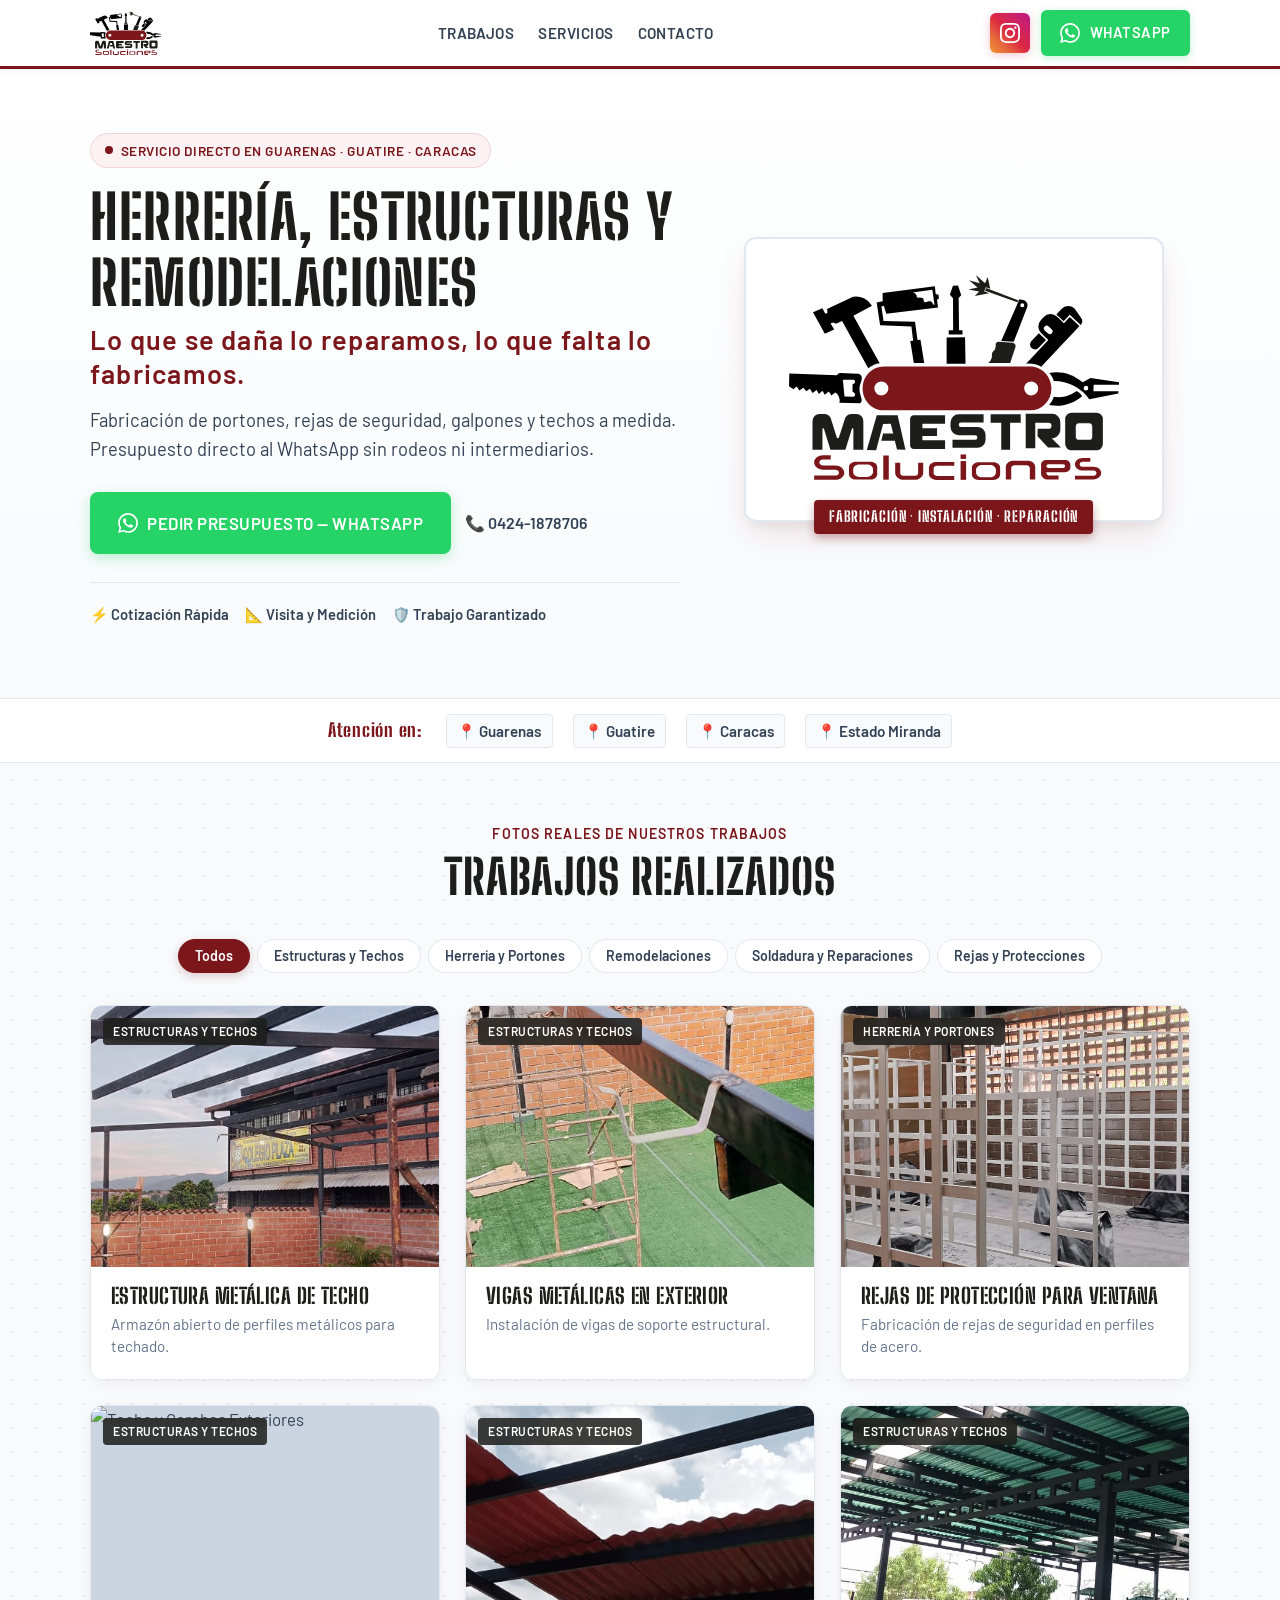
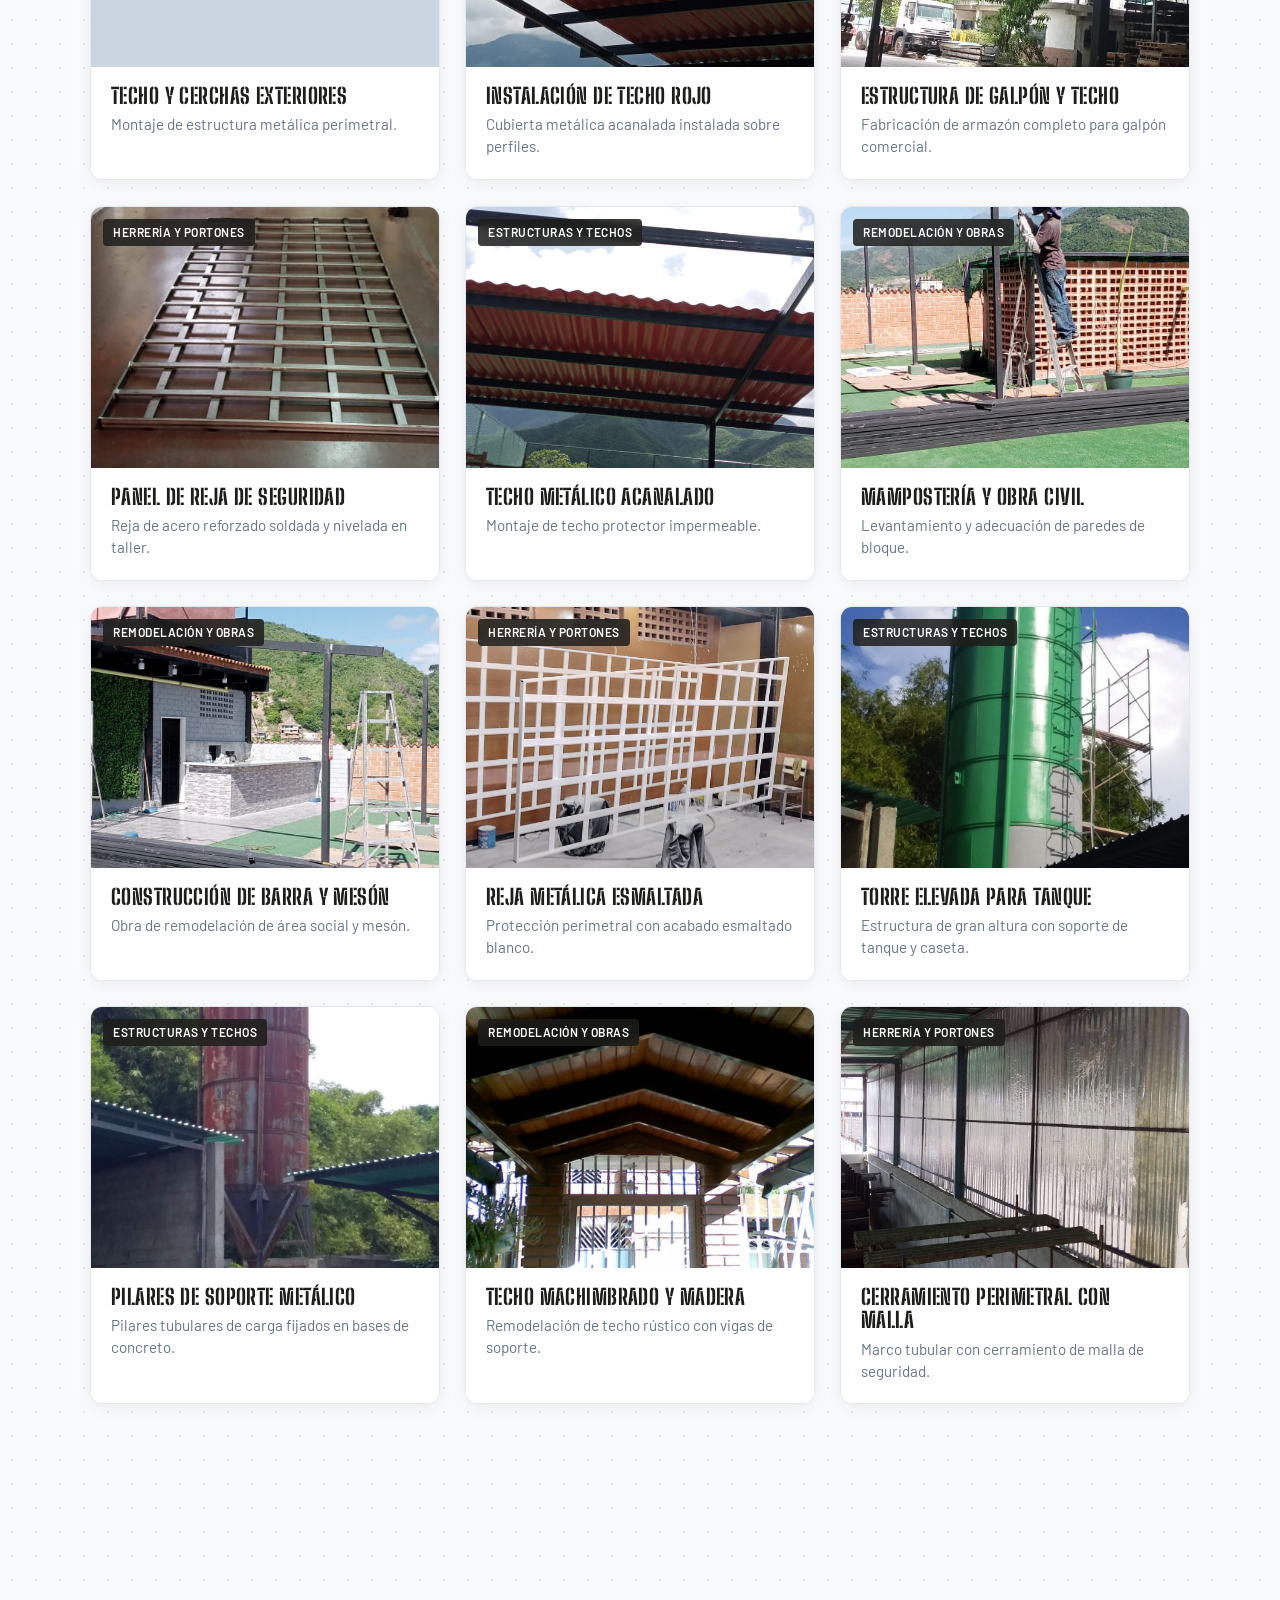
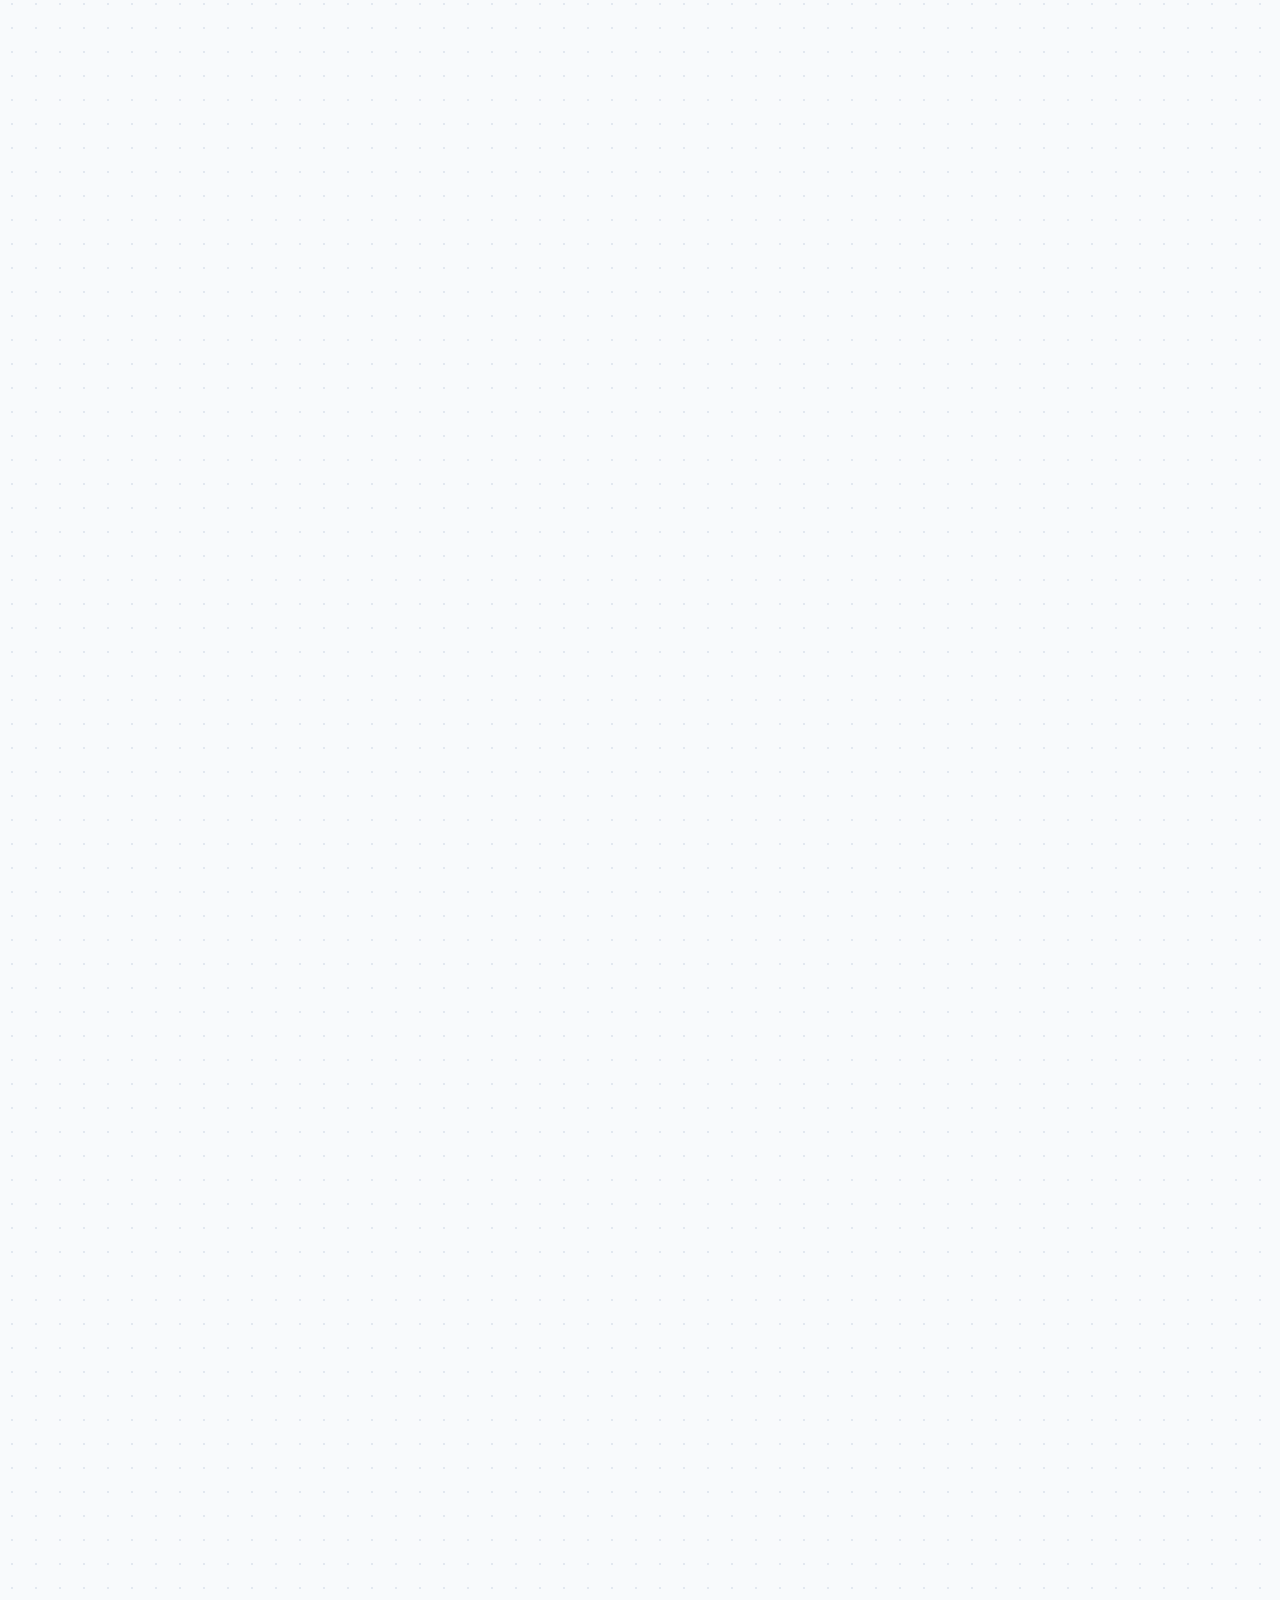
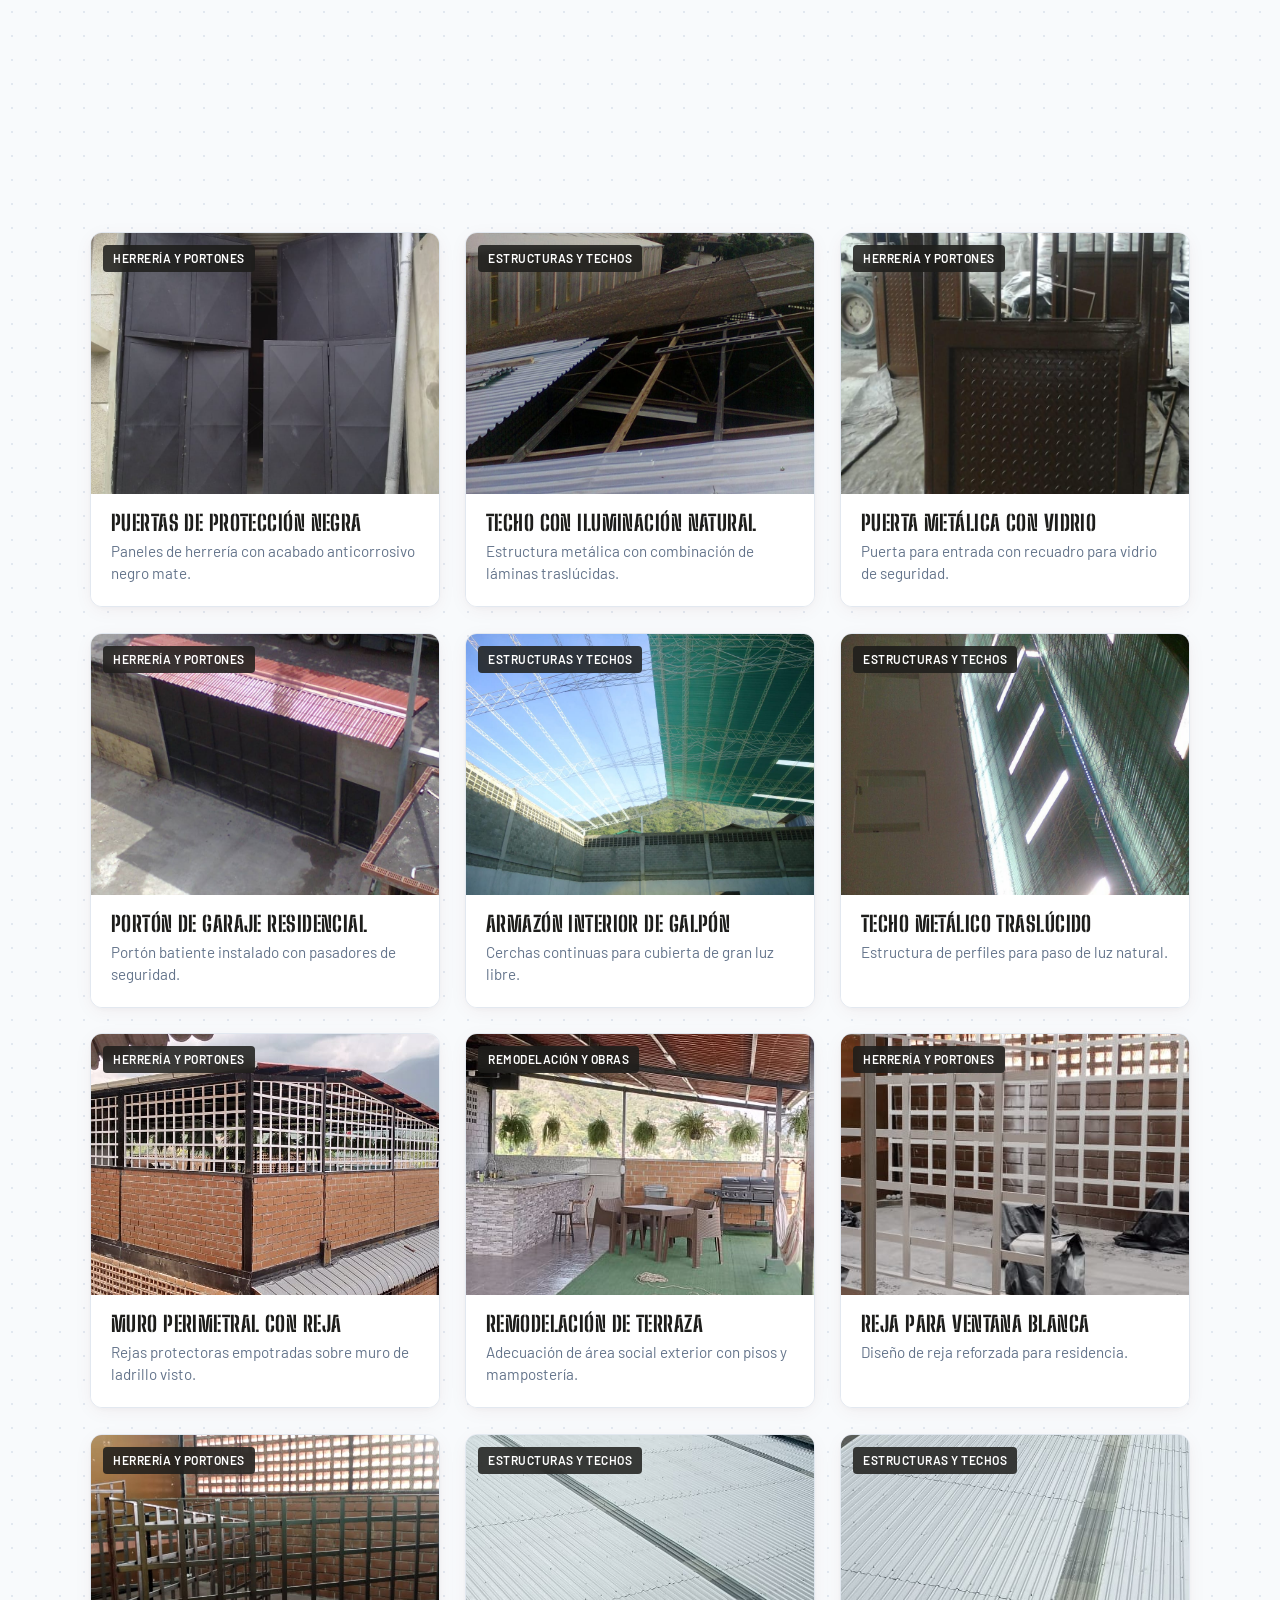
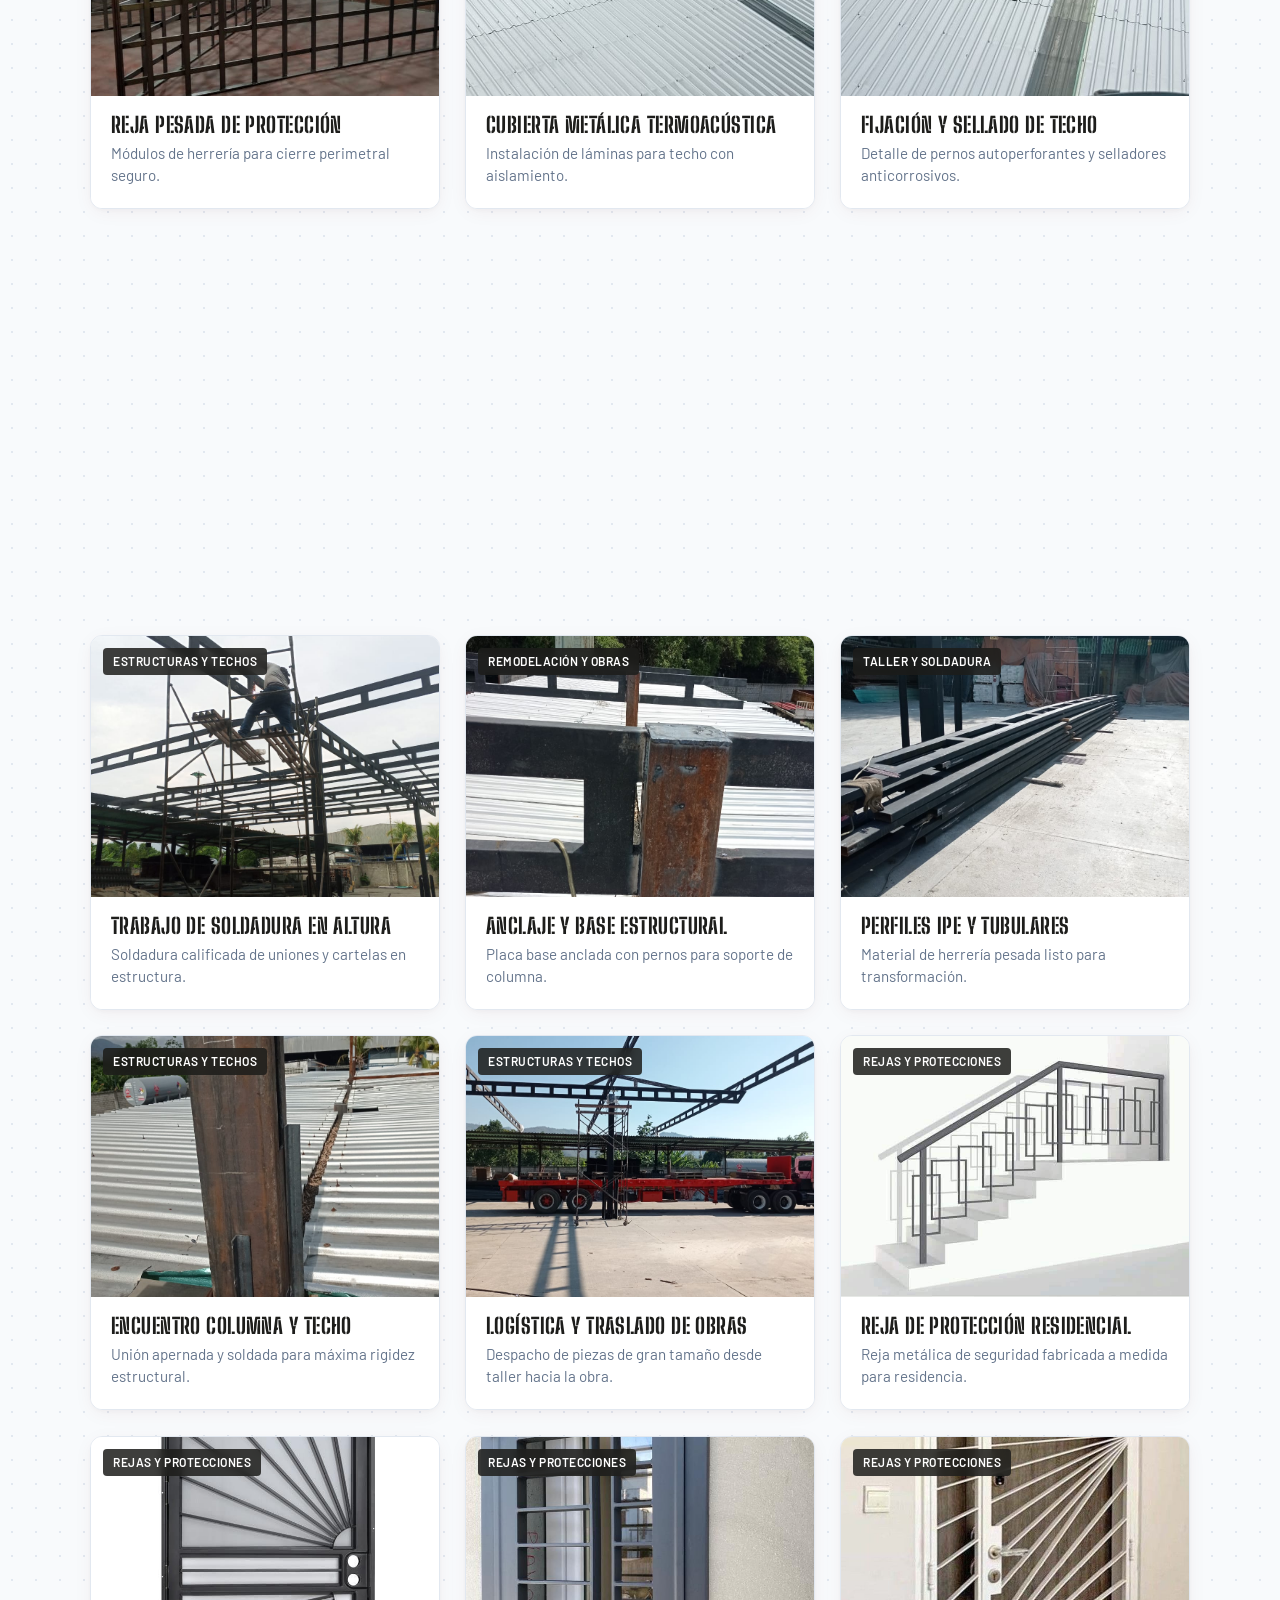
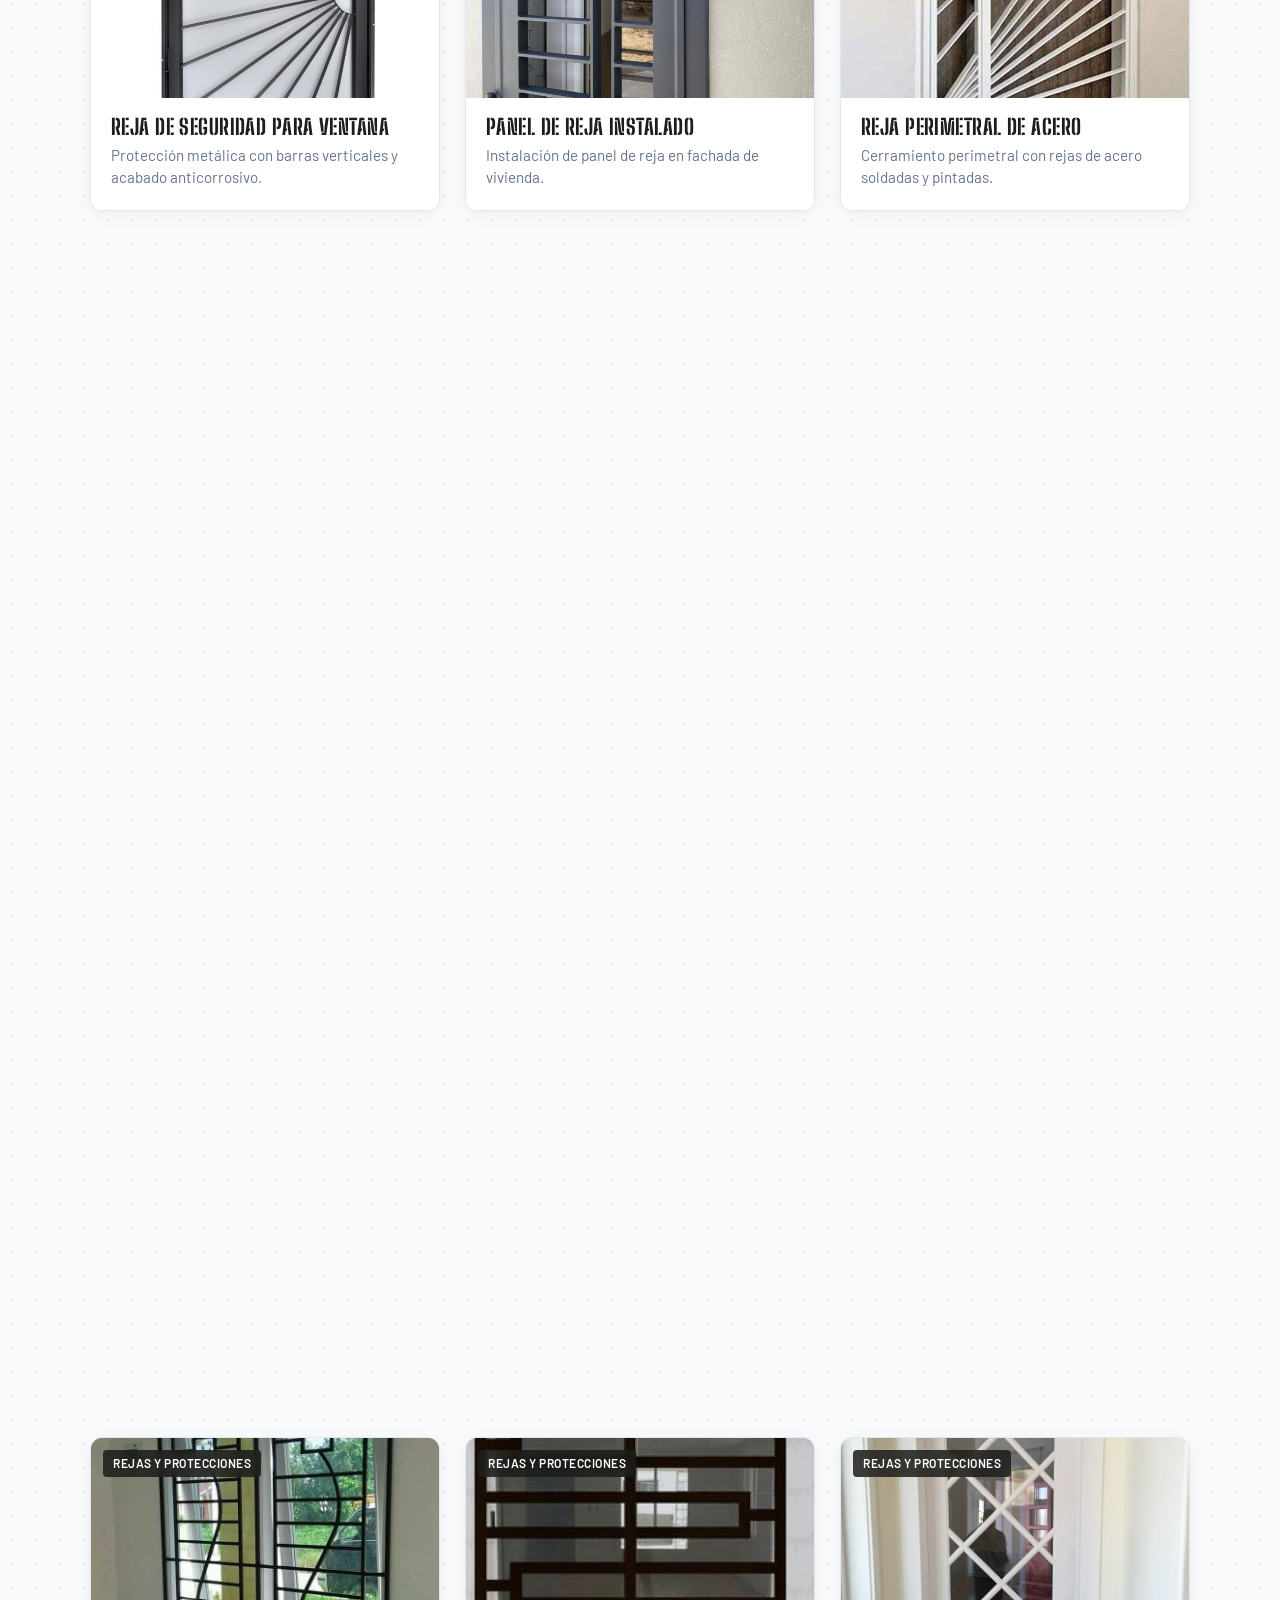
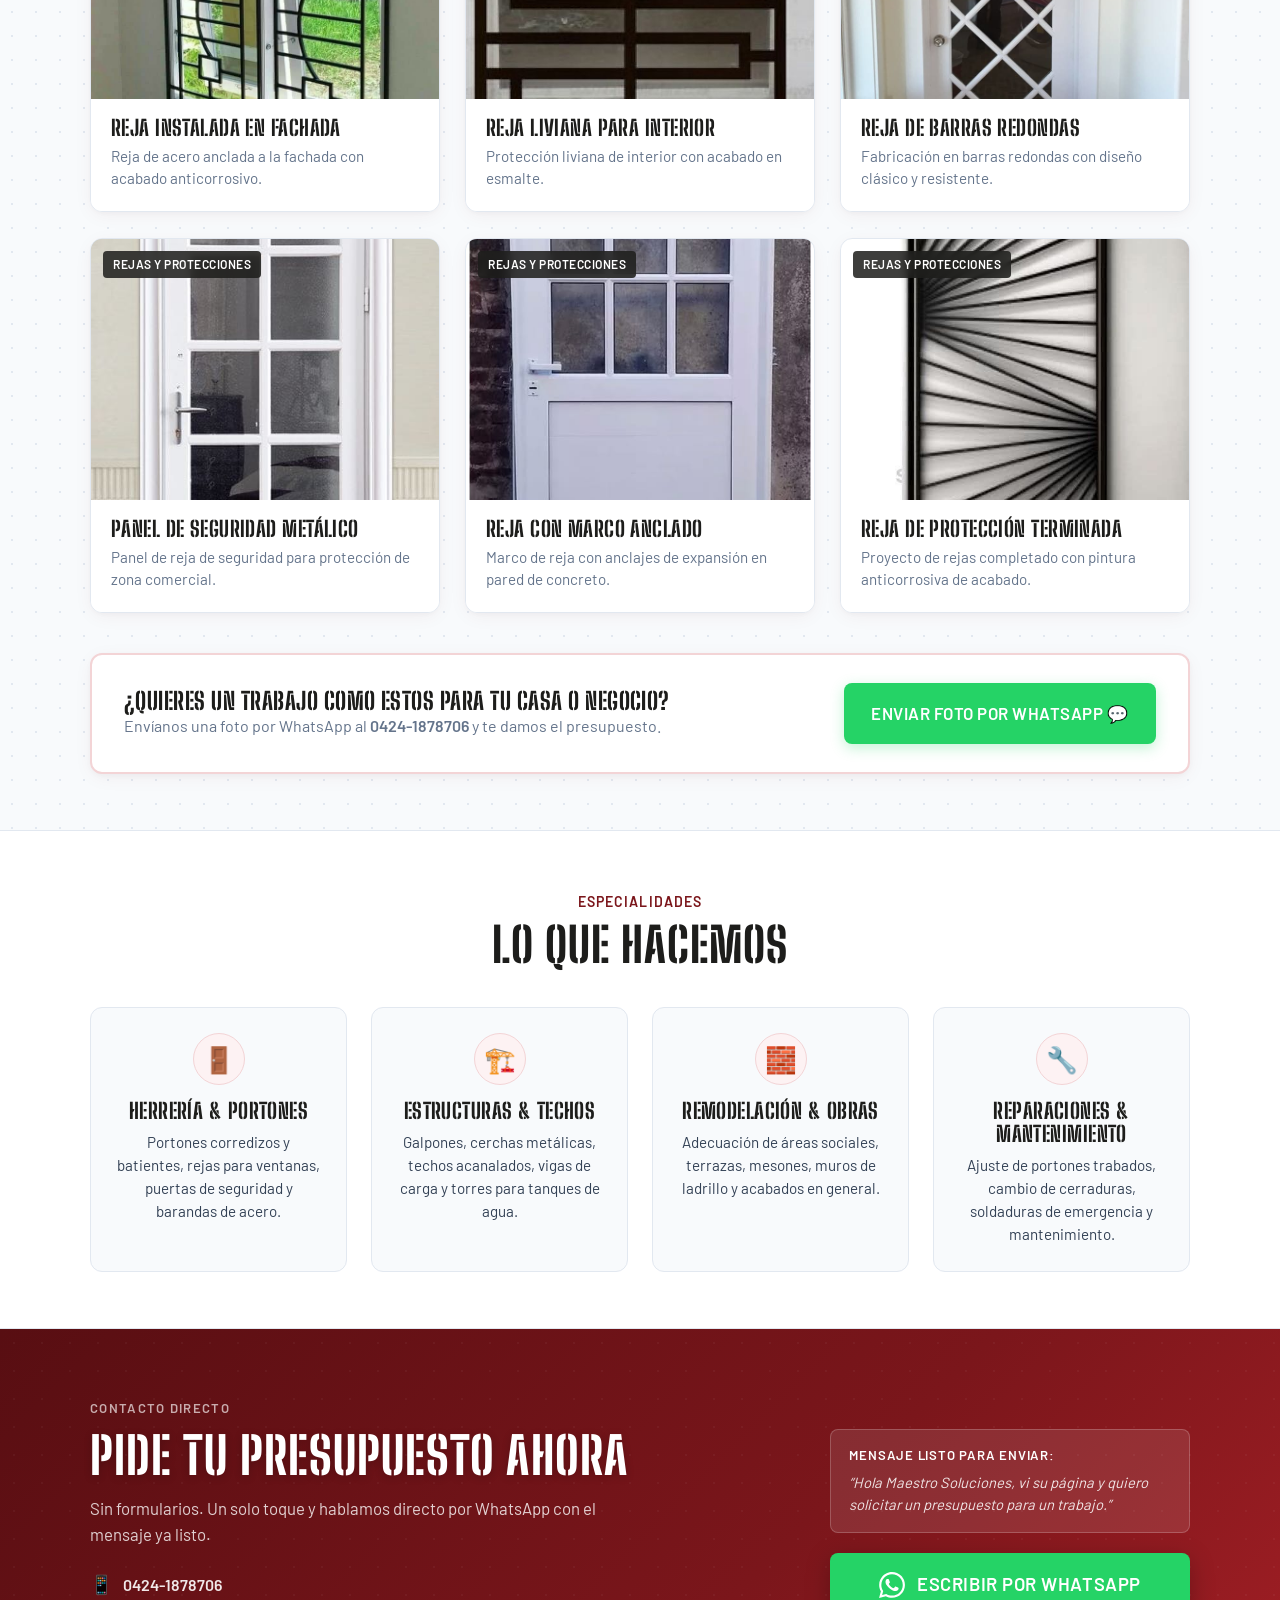
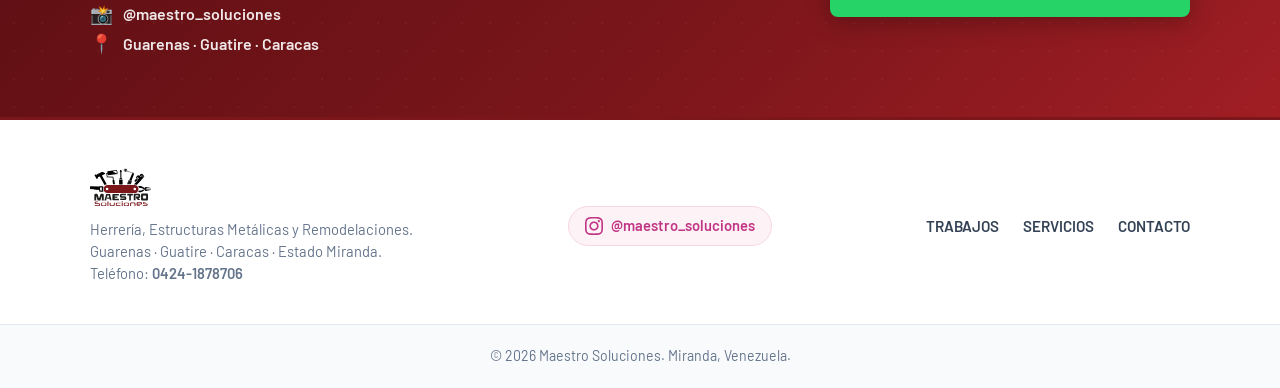
==== index.html @ 29a1e56b "Build Maestro Soluciones business website Add a responsive Spanish-language website with service and" ====
<!DOCTYPE html>
<html lang="es-VE">
<head>
  <meta charset="utf-8">
  <meta name="viewport" content="width=device-width, initial-scale=1, viewport-fit=cover">
  <title>Maestro Soluciones | Herrería y Estructuras en Guarenas y Guatire</title>
  <meta name="description" content="Portones, rejas y estructuras metálicas en Guarenas y Guatire. Servicio a domicilio en Estado Miranda. Presupuesto gratis por WhatsApp: 0424-1878706.">
  
  <!-- Canonical & Favicons -->
  <link rel="canonical" href="https://maestro-soluciones.com/">
  <link rel="icon" href="logo.svg" type="image/svg+xml">
  <link rel="apple-touch-icon" href="logo.svg">
  
  <!-- Open Graph -->
  <meta property="og:type" content="website">
  <meta property="og:url" content="https://maestro-soluciones.com/">
  <meta property="og:title" content="Maestro Soluciones | Herrería y Estructuras en Guarenas y Guatire">
  <meta property="og:description" content="Portones, rejas, galpones y techos en Guarenas, Guatire y Caracas. Cotiza al 0424-1878706.">
  <meta property="og:image" content="https://maestro-soluciones.com/img/og-preview.jpg">
  <meta property="og:locale" content="es_VE">

  <!-- Estilos -->
  <link rel="stylesheet" href="css/styles.css">

  <!-- JSON-LD Datos Estructurados -->
  <script type="application/ld+json">
  {
    "@context": "https://schema.org",
    "@type": "HomeAndConstructionBusiness",
    "name": "Maestro Soluciones",
    "url": "https://maestro-soluciones.com",
    "description": "Herrería, estructuras metálicas, techos y remodelaciones en Guarenas, Guatire y Caracas.",
    "telephone": "+584241878706",
    "geo": {
      "@type": "GeoCoordinates",
      "latitude": "10.4739",
      "longitude": "-66.5372"
    },
    "openingHoursSpecification": [
      {
        "@type": "OpeningHoursSpecification",
        "dayOfWeek": ["Monday","Tuesday","Wednesday","Thursday","Friday","Saturday"],
        "opens": "07:00",
        "closes": "18:00"
      }
    ],
    "hasOfferCatalog": {
      "@type": "OfferCatalog",
      "name": "Servicios",
      "itemListElement": [
        {"@type": "Offer", "itemOffered": {"@type": "Service", "name": "Portones corredizos en Guarenas"}},
        {"@type": "Offer", "itemOffered": {"@type": "Service", "name": "Rejas de seguridad en Guatire"}},
        {"@type": "Offer", "itemOffered": {"@type": "Service", "name": "Estructuras metálicas en Estado Miranda"}},
        {"@type": "Offer", "itemOffered": {"@type": "Service", "name": "Techos metálicos en Guarenas"}},
        {"@type": "Offer", "itemOffered": {"@type": "Service", "name": "Remodelaciones en Guatire"}}
      ]
    },
    "sameAs": [
      "https://www.instagram.com/maestro_soluciones"
    ],
    "areaServed": [
      { "@type": "City", "name": "Guarenas" },
      { "@type": "City", "name": "Guatire" },
      { "@type": "City", "name": "Caracas" },
      { "@type": "AdministrativeArea", "name": "Estado Miranda" }
    ],
    "address": {
      "@type": "PostalAddress",
      "addressLocality": "Guarenas",
      "addressRegion": "Miranda",
      "addressCountry": "VE"
    }
  }
  </script>
</head>
<body>

  <!-- ==========================================================================
       ENCABEZADO CLARO Y MODERNO
       ========================================================================== -->
  <header class="site-header" id="cabecera">
    <div class="wrap header-wrap">
      <!-- Logo -->
      <a href="#inicio" class="brand" aria-label="Maestro Soluciones - Inicio">
        <img src="logo.svg" alt="Maestro Soluciones" class="brand-logo" width="130" height="40">
      </a>

      <!-- Navegación desktop -->
      <nav class="header-nav" aria-label="Navegación principal">
        <a href="#galeria">Trabajos</a>
        <a href="#servicios">Servicios</a>
        <a href="#contacto">Contacto</a>
      </nav>

      <!-- Acciones: Instagram + WhatsApp -->
      <div class="header-actions">
        <a class="btn-header-social" href="https://instagram.com/maestro_soluciones" target="_blank" rel="noopener noreferrer" aria-label="Instagram @maestro_soluciones" title="@maestro_soluciones">
          <svg viewBox="0 0 24 24" class="social-svg" aria-hidden="true"><path d="M12 2.163c3.204 0 3.584.012 4.85.07 3.252.148 4.771 1.691 4.919 4.919.058 1.265.069 1.645.069 4.849 0 3.205-.012 3.584-.069 4.849-.149 3.225-1.664 4.771-4.919 4.919-1.266.058-1.644.07-4.85.07-3.204 0-3.584-.012-4.849-.07-3.26-.149-4.771-1.699-4.919-4.92-.058-1.265-.07-1.644-.07-4.849 0-3.204.013-3.583.07-4.849.149-3.227 1.664-4.771 4.919-4.919 1.266-.057 1.645-.069 4.849-.069zm0-2.163c-3.259 0-3.667.014-4.947.072-4.358.2-6.78 2.618-6.98 6.98-.059 1.281-.073 1.689-.073 4.948 0 3.259.014 3.668.072 4.948.2 4.358 2.618 6.78 6.98 6.98 1.281.058 1.689.072 4.948.072 3.259 0 3.668-.014 4.948-.072 4.354-.2 6.782-2.618 6.979-6.98.059-1.28.073-1.689.073-4.948 0-3.259-.014-3.667-.072-4.947-.196-4.354-2.617-6.78-6.979-6.98-1.281-.059-1.69-.073-4.949-.073zm0 5.838c-3.403 0-6.162 2.759-6.162 6.162s2.759 6.163 6.162 6.163 6.162-2.759 6.162-6.163c0-3.403-2.759-6.162-6.162-6.162zm0 10.162c-2.209 0-4-1.79-4-4 0-2.209 1.791-4 4-4s4 1.791 4 4c0 2.21-1.791 4-4 4zm6.406-11.845c-.796 0-1.441.645-1.441 1.44s.645 1.44 1.441 1.44c.795 0 1.439-.645 1.439-1.44s-.644-1.44-1.439-1.44z"/></svg>
        </a>
        <a class="btn btn-header-wa" href="https://wa.me/584241878706?text=Hola%20Maestro%20Soluciones%2C%20vi%20su%20p%C3%A1gina%20y%20quiero%20solicitar%20un%20presupuesto." aria-label="Escribir por WhatsApp">
          <svg class="btn-icono" viewBox="0 0 24 24" aria-hidden="true"><path d="M.057 24l1.687-6.163c-1.041-1.804-1.588-3.849-1.587-5.946.003-6.556 5.338-11.891 11.893-11.891 3.181.001 6.167 1.24 8.413 3.488 2.245 2.248 3.481 5.236 3.48 8.414-.003 6.557-5.338 11.892-11.893 11.892-1.99-.001-3.951-.5-5.688-1.448l-6.305 1.654zm6.597-3.807c1.676.995 3.276 1.591 5.392 1.592 5.448 0 9.886-4.434 9.889-9.885.002-5.462-4.415-9.89-9.881-9.892-5.452 0-9.887 4.434-9.889 9.884-.001 2.225.651 3.891 1.746 5.634l-.999 3.648 3.742-.981zm11.387-5.464c-.074-.124-.272-.198-.57-.347-.297-.149-1.758-.868-2.031-.967-.272-.099-.47-.149-.669.149-.198.297-.768.967-.941 1.165-.173.198-.347.223-.644.074-.297-.149-1.255-.462-2.39-1.475-.883-.788-1.48-1.761-1.653-2.059-.173-.297-.018-.458.13-.606.134-.133.297-.347.446-.521.151-.172.2-.296.3-.495.099-.198.05-.372-.025-.521-.075-.148-.669-1.611-.916-2.206-.242-.579-.487-.501-.669-.51l-.57-.01c-.198 0-.52.074-.792.372s-1.04 1.016-1.04 2.479 1.065 2.876 1.213 3.074c.149.198 2.095 3.2 5.076 4.487.709.306 1.263.489 1.694.626.712.226 1.36.194 1.872.118.572-.085 1.758-.719 2.006-1.413.248-.695.248-1.29.173-1.414z"/></svg>
          <span>WhatsApp</span>
        </a>
      </div>
    </div>
  </header>

  <main id="inicio">

    <!-- ==========================================================================
         HERO SECTION: DIRECTO Y SIN SATURACIÓN
         ========================================================================== -->
    <section class="hero-section">
      <div class="wrap hero-grid">
        <div class="hero-content">
          <div class="hero-badge">
            <span class="badge-dot"></span>
            Servicio Directo en Guarenas · Guatire · Caracas
          </div>
          <h1>
            Herrería, Estructuras y Remodelaciones
            <span class="hero-subtitulo">Lo que se daña lo reparamos, lo que falta lo fabricamos.</span>
          </h1>
          <p class="hero-desc">
            Fabricación de portones, rejas de seguridad, galpones y techos a medida. Presupuesto directo al WhatsApp sin rodeos ni intermediarios.
          </p>

          <!-- Acción directa -->
          <div class="hero-acciones">
            <a class="btn btn-wa-grande" href="https://wa.me/584241878706?text=Hola%20Maestro%20Soluciones%2C%20vi%20su%20p%C3%A1gina%20y%20quiero%20solicitar%20un%20presupuesto%20para%20un%20trabajo." aria-label="Presupuesto directo por WhatsApp">
              <svg class="btn-icono" viewBox="0 0 24 24"><path d="M.057 24l1.687-6.163c-1.041-1.804-1.588-3.849-1.587-5.946.003-6.556 5.338-11.891 11.893-11.891 3.181.001 6.167 1.24 8.413 3.488 2.245 2.248 3.481 5.236 3.48 8.414-.003 6.557-5.338 11.892-11.893 11.892-1.99-.001-3.951-.5-5.688-1.448l-6.305 1.654zm6.597-3.807c1.676.995 3.276 1.591 5.392 1.592 5.448 0 9.886-4.434 9.889-9.885.002-5.462-4.415-9.89-9.881-9.892-5.452 0-9.887 4.434-9.889 9.884-.001 2.225.651 3.891 1.746 5.634l-.999 3.648 3.742-.981zm11.387-5.464c-.074-.124-.272-.198-.57-.347-.297-.149-1.758-.868-2.031-.967-.272-.099-.47-.149-.669.149-.198.297-.768.967-.941 1.165-.173.198-.347.223-.644.074-.297-.149-1.255-.462-2.39-1.475-.883-.788-1.48-1.761-1.653-2.059-.173-.297-.018-.458.13-.606.134-.133.297-.347.446-.521.151-.172.2-.296.3-.495.099-.198.05-.372-.025-.521-.075-.148-.669-1.611-.916-2.206-.242-.579-.487-.501-.669-.51l-.57-.01c-.198 0-.52.074-.792.372s-1.04 1.016-1.04 2.479 1.065 2.876 1.213 3.074c.149.198 2.095 3.2 5.076 4.487.709.306 1.263.489 1.694.626.712.226 1.36.194 1.872.118.572-.085 1.758-.719 2.006-1.413.248-.695.248-1.29.173-1.414z"/></svg>
              <span>Pedir Presupuesto — WhatsApp</span>
            </a>
            <span class="hero-num">📞 0424-1878706</span>
          </div>

          <!-- Puntos Clave -->
          <div class="hero-puntos">
            <span class="punto-chip">⚡ Cotización Rápida</span>
            <span class="punto-chip">📐 Visita y Medición</span>
            <span class="punto-chip">🛡️ Trabajo Garantizado</span>
          </div>
        </div>

        <!-- Tarjeta Visual del Logotipo Maestro Soluciones -->
        <div class="hero-visual">
          <div class="placa-logo-card">
            <img src="logo.svg" alt="Logotipo oficial de Maestro Soluciones" class="placa-logo-img" width="380" height="236">
            <div class="placa-logo-badge">FABRICACIÓN · INSTALACIÓN · REPARACIÓN</div>
          </div>
        </div>
      </div>
    </section>

    <!-- ==========================================================================
         CINTA DE COBERTURA
         ========================================================================== -->
    <section class="cobertura-banner" aria-label="Zonas de trabajo">
      <div class="wrap cobertura-wrap">
        <span class="cobertura-label">Atención en:</span>
        <div class="cobertura-items">
          <span class="cobertura-item">📍 Guarenas</span>
          <span class="cobertura-item">📍 Guatire</span>
          <span class="cobertura-item">📍 Caracas</span>
          <span class="cobertura-item">📍 Estado Miranda</span>
        </div>
      </div>
    </section>

    <!-- ==========================================================================
         GALERÍA DE 50 OBRAS REALES CON FILTROS Y LIGHTBOX
         ========================================================================== -->
    <section class="seccion seccion-galeria" id="galeria">
      <div class="wrap">
        <div class="seccion-cabecera">
          <span class="seccion-sub">Fotos Reales de Nuestros Trabajos</span>
          <h2>Trabajos Realizados</h2>
        </div>

        <!-- Filtros por Tipo de Trabajo -->
        <div class="galeria-filtros" id="galeria-filtros" role="tablist" aria-label="Filtrar trabajos">
          <button class="filtro-btn activo" data-filtro="todos" role="tab" aria-selected="true">Todos</button>
          <button class="filtro-btn" data-filtro="estructuras-techos" role="tab" aria-selected="false">Estructuras y Techos</button>
          <button class="filtro-btn" data-filtro="herreria" role="tab" aria-selected="false">Herrería y Portones</button>
          <button class="filtro-btn" data-filtro="remodelacion-obras" role="tab" aria-selected="false">Remodelaciones</button>
          <button class="filtro-btn" data-filtro="taller-reparaciones" role="tab" aria-selected="false">Soldadura y Reparaciones</button>
          <button class="filtro-btn" data-filtro="rejas" role="tab" aria-selected="false">Rejas y Protecciones</button>
        </div>

        <!-- Flujo continuo de 50 tarjetas reales -->
        <div class="galeria-stream" id="galeria-stream">
          <article class="galeria-card scroll-reveal" data-category="estructuras-techos" data-src="img/galeria/estructuras-techos/techo-metalico-abierto.jpeg" data-title="Estructura Metálica de Techo" data-tag="Estructuras y Techos">
            <div class="galeria-img-wrap">
              <img src="img/galeria/estructuras-techos/techo-metalico-abierto.jpeg" alt="Estructura Metálica de Techo" loading="lazy" width="600" height="450">
              <span class="galeria-badge">Estructuras y Techos</span>
            </div>
            <div class="galeria-pie">
              <h3>Estructura Metálica de Techo</h3>
              <p>Armazón abierto de perfiles metálicos para techado.</p>
            </div>
          </article>

          <article class="galeria-card scroll-reveal" data-category="estructuras-techos" data-src="img/galeria/estructuras-techos/vigas-metalicas-exterior.jpeg" data-title="Vigas Metálicas en Exterior" data-tag="Estructuras y Techos">
            <div class="galeria-img-wrap">
              <img src="img/galeria/estructuras-techos/vigas-metalicas-exterior.jpeg" alt="Vigas Metálicas en Exterior" loading="lazy" width="600" height="450">
              <span class="galeria-badge">Estructuras y Techos</span>
            </div>
            <div class="galeria-pie">
              <h3>Vigas Metálicas en Exterior</h3>
              <p>Instalación de vigas de soporte estructural.</p>
            </div>
          </article>

          <article class="galeria-card scroll-reveal" data-category="herreria" data-src="img/galeria/herreria/rejas-ventanas-taller.jpeg" data-title="Rejas de Protección para Ventana" data-tag="Herrería y Portones">
            <div class="galeria-img-wrap">
              <img src="img/galeria/herreria/rejas-ventanas-taller.jpeg" alt="Rejas de Protección para Ventana" loading="lazy" width="600" height="450">
              <span class="galeria-badge">Herrería y Portones</span>
            </div>
            <div class="galeria-pie">
              <h3>Rejas de Protección para Ventana</h3>
              <p>Fabricación de rejas de seguridad en perfiles de acero.</p>
            </div>
          </article>

          <article class="galeria-card scroll-reveal" data-category="estructuras-techos" data-src="img/galeria/estructuras-techos/techo-estructura-exterior.jpeg" data-title="Techo y Cerchas Exteriores" data-tag="Estructuras y Techos">
            <div class="galeria-img-wrap">
              <img src="img/galeria/estructuras-techos/techo-estructura-exterior.jpeg" alt="Techo y Cerchas Exteriores" loading="lazy" width="600" height="450">
              <span class="galeria-badge">Estructuras y Techos</span>
            </div>
            <div class="galeria-pie">
              <h3>Techo y Cerchas Exteriores</h3>
              <p>Montaje de estructura metálica perimetral.</p>
            </div>
          </article>

          <article class="galeria-card scroll-reveal" data-category="estructuras-techos" data-src="img/galeria/estructuras-techos/techo-laminas-rojas.jpeg" data-title="Instalación de Techo Rojo" data-tag="Estructuras y Techos">
            <div class="galeria-img-wrap">
              <img src="img/galeria/estructuras-techos/techo-laminas-rojas.jpeg" alt="Instalación de Techo Rojo" loading="lazy" width="600" height="450">
              <span class="galeria-badge">Estructuras y Techos</span>
            </div>
            <div class="galeria-pie">
              <h3>Instalación de Techo Rojo</h3>
              <p>Cubierta metálica acanalada instalada sobre perfiles.</p>
            </div>
          </article>

          <article class="galeria-card scroll-reveal" data-category="estructuras-techos" data-src="img/galeria/estructuras-techos/estructura-galpon-techo.jpeg" data-title="Estructura de Galpón y Techo" data-tag="Estructuras y Techos">
            <div class="galeria-img-wrap">
              <img src="img/galeria/estructuras-techos/estructura-galpon-techo.jpeg" alt="Estructura de Galpón y Techo" loading="lazy" width="600" height="450">
              <span class="galeria-badge">Estructuras y Techos</span>
            </div>
            <div class="galeria-pie">
              <h3>Estructura de Galpón y Techo</h3>
              <p>Fabricación de armazón completo para galpón comercial.</p>
            </div>
          </article>

          <article class="galeria-card scroll-reveal" data-category="herreria" data-src="img/galeria/herreria/reja-metalica-plana.jpeg" data-title="Panel de Reja de Seguridad" data-tag="Herrería y Portones">
            <div class="galeria-img-wrap">
              <img src="img/galeria/herreria/reja-metalica-plana.jpeg" alt="Panel de Reja de Seguridad" loading="lazy" width="600" height="450">
              <span class="galeria-badge">Herrería y Portones</span>
            </div>
            <div class="galeria-pie">
              <h3>Panel de Reja de Seguridad</h3>
              <p>Reja de acero reforzado soldada y nivelada en taller.</p>
            </div>
          </article>

          <article class="galeria-card scroll-reveal" data-category="estructuras-techos" data-src="img/galeria/estructuras-techos/techo-acerolit-rojo.jpeg" data-title="Techo Metálico Acanalado" data-tag="Estructuras y Techos">
            <div class="galeria-img-wrap">
              <img src="img/galeria/estructuras-techos/techo-acerolit-rojo.jpeg" alt="Techo Metálico Acanalado" loading="lazy" width="600" height="450">
              <span class="galeria-badge">Estructuras y Techos</span>
            </div>
            <div class="galeria-pie">
              <h3>Techo Metálico Acanalado</h3>
              <p>Montaje de techo protector impermeable.</p>
            </div>
          </article>

          <article class="galeria-card scroll-reveal" data-category="remodelacion-obras" data-src="img/galeria/remodelacion-obras/albanileria-pared.jpeg" data-title="Mampostería y Obra Civil" data-tag="Remodelación y Obras">
            <div class="galeria-img-wrap">
              <img src="img/galeria/remodelacion-obras/albanileria-pared.jpeg" alt="Mampostería y Obra Civil" loading="lazy" width="600" height="450">
              <span class="galeria-badge">Remodelación y Obras</span>
            </div>
            <div class="galeria-pie">
              <h3>Mampostería y Obra Civil</h3>
              <p>Levantamiento y adecuación de paredes de bloque.</p>
            </div>
          </article>

          <article class="galeria-card scroll-reveal" data-category="remodelacion-obras" data-src="img/galeria/remodelacion-obras/construccion-meson-barra.jpeg" data-title="Construcción de Barra y Mesón" data-tag="Remodelación y Obras">
            <div class="galeria-img-wrap">
              <img src="img/galeria/remodelacion-obras/construccion-meson-barra.jpeg" alt="Construcción de Barra y Mesón" loading="lazy" width="600" height="450">
              <span class="galeria-badge">Remodelación y Obras</span>
            </div>
            <div class="galeria-pie">
              <h3>Construcción de Barra y Mesón</h3>
              <p>Obra de remodelación de área social y mesón.</p>
            </div>
          </article>

          <article class="galeria-card scroll-reveal" data-category="herreria" data-src="img/galeria/herreria/reja-metalica-blanca.jpeg" data-title="Reja Metálica Esmaltada" data-tag="Herrería y Portones">
            <div class="galeria-img-wrap">
              <img src="img/galeria/herreria/reja-metalica-blanca.jpeg" alt="Reja Metálica Esmaltada" loading="lazy" width="600" height="450">
              <span class="galeria-badge">Herrería y Portones</span>
            </div>
            <div class="galeria-pie">
              <h3>Reja Metálica Esmaltada</h3>
              <p>Protección perimetral con acabado esmaltado blanco.</p>
            </div>
          </article>

          <article class="galeria-card scroll-reveal" data-category="estructuras-techos" data-src="img/galeria/estructuras-techos/torre-tanque-elevado-1.jpeg" data-title="Torre Elevada para Tanque" data-tag="Estructuras y Techos">
            <div class="galeria-img-wrap">
              <img src="img/galeria/estructuras-techos/torre-tanque-elevado-1.jpeg" alt="Torre Elevada para Tanque" loading="lazy" width="600" height="450">
              <span class="galeria-badge">Estructuras y Techos</span>
            </div>
            <div class="galeria-pie">
              <h3>Torre Elevada para Tanque</h3>
              <p>Estructura de gran altura con soporte de tanque y caseta.</p>
            </div>
          </article>

          <article class="galeria-card scroll-reveal" data-category="estructuras-techos" data-src="img/galeria/estructuras-techos/pilares-metalicos-exterior.jpeg" data-title="Pilares de Soporte Metálico" data-tag="Estructuras y Techos">
            <div class="galeria-img-wrap">
              <img src="img/galeria/estructuras-techos/pilares-metalicos-exterior.jpeg" alt="Pilares de Soporte Metálico" loading="lazy" width="600" height="450">
              <span class="galeria-badge">Estructuras y Techos</span>
            </div>
            <div class="galeria-pie">
              <h3>Pilares de Soporte Metálico</h3>
              <p>Pilares tubulares de carga fijados en bases de concreto.</p>
            </div>
          </article>

          <article class="galeria-card scroll-reveal" data-category="remodelacion-obras" data-src="img/galeria/remodelacion-obras/techo-machimbrado-madera.jpeg" data-title="Techo Machimbrado y Madera" data-tag="Remodelación y Obras">
            <div class="galeria-img-wrap">
              <img src="img/galeria/remodelacion-obras/techo-machimbrado-madera.jpeg" alt="Techo Machimbrado y Madera" loading="lazy" width="600" height="450">
              <span class="galeria-badge">Remodelación y Obras</span>
            </div>
            <div class="galeria-pie">
              <h3>Techo Machimbrado y Madera</h3>
              <p>Remodelación de techo rústico con vigas de soporte.</p>
            </div>
          </article>

          <article class="galeria-card scroll-reveal" data-category="herreria" data-src="img/galeria/herreria/cerramiento-malla-tubo.jpeg" data-title="Cerramiento Perimetral con Malla" data-tag="Herrería y Portones">
            <div class="galeria-img-wrap">
              <img src="img/galeria/herreria/cerramiento-malla-tubo.jpeg" alt="Cerramiento Perimetral con Malla" loading="lazy" width="600" height="450">
              <span class="galeria-badge">Herrería y Portones</span>
            </div>
            <div class="galeria-pie">
              <h3>Cerramiento Perimetral con Malla</h3>
              <p>Marco tubular con cerramiento de malla de seguridad.</p>
            </div>
          </article>

          <article class="galeria-card scroll-reveal" data-category="estructuras-techos" data-src="img/galeria/estructuras-techos/torre-tanque-elevado-2.jpeg" data-title="Torre Metálica con Escalera" data-tag="Estructuras y Techos">
            <div class="galeria-img-wrap">
              <img src="img/galeria/estructuras-techos/torre-tanque-elevado-2.jpeg" alt="Torre Metálica con Escalera" loading="lazy" width="600" height="450">
              <span class="galeria-badge">Estructuras y Techos</span>
            </div>
            <div class="galeria-pie">
              <h3>Torre Metálica con Escalera</h3>
              <p>Soporte estructural para tanque de agua y escalera de gato.</p>
            </div>
          </article>

          <article class="galeria-card scroll-reveal" data-category="estructuras-techos" data-src="img/galeria/estructuras-techos/estructura-al-aire-libre.jpeg" data-title="Estructura de Gran Envergadura" data-tag="Estructuras y Techos">
            <div class="galeria-img-wrap">
              <img src="img/galeria/estructuras-techos/estructura-al-aire-libre.jpeg" alt="Estructura de Gran Envergadura" loading="lazy" width="600" height="450">
              <span class="galeria-badge">Estructuras y Techos</span>
            </div>
            <div class="galeria-pie">
              <h3>Estructura de Gran Envergadura</h3>
              <p>Montaje de pórticos de acero en sitio.</p>
            </div>
          </article>

          <article class="galeria-card scroll-reveal" data-category="herreria" data-src="img/galeria/herreria/estanteria-rack-pesado.jpeg" data-title="Rack y Estantería Pesada" data-tag="Herrería y Portones">
            <div class="galeria-img-wrap">
              <img src="img/galeria/herreria/estanteria-rack-pesado.jpeg" alt="Rack y Estantería Pesada" loading="lazy" width="600" height="450">
              <span class="galeria-badge">Herrería y Portones</span>
            </div>
            <div class="galeria-pie">
              <h3>Rack y Estantería Pesada</h3>
              <p>Estructura de herrería para almacenaje y carga pesada.</p>
            </div>
          </article>

          <article class="galeria-card scroll-reveal" data-category="estructuras-techos" data-src="img/galeria/estructuras-techos/cercha-pared-ladrillo.jpeg" data-title="Cercha Metálica sobre Muro" data-tag="Estructuras y Techos">
            <div class="galeria-img-wrap">
              <img src="img/galeria/estructuras-techos/cercha-pared-ladrillo.jpeg" alt="Cercha Metálica sobre Muro" loading="lazy" width="600" height="450">
              <span class="galeria-badge">Estructuras y Techos</span>
            </div>
            <div class="galeria-pie">
              <h3>Cercha Metálica sobre Muro</h3>
              <p>Estructura reticulada anclada a pared de ladrillo.</p>
            </div>
          </article>

          <article class="galeria-card scroll-reveal" data-category="estructuras-techos" data-src="img/galeria/estructuras-techos/viga-montaje-techo.jpeg" data-title="Montaje de Vigas de Techo" data-tag="Estructuras y Techos">
            <div class="galeria-img-wrap">
              <img src="img/galeria/estructuras-techos/viga-montaje-techo.jpeg" alt="Montaje de Vigas de Techo" loading="lazy" width="600" height="450">
              <span class="galeria-badge">Estructuras y Techos</span>
            </div>
            <div class="galeria-pie">
              <h3>Montaje de Vigas de Techo</h3>
              <p>Fijación de vigas principales para cubierta.</p>
            </div>
          </article>

          <article class="galeria-card scroll-reveal" data-category="herreria" data-src="img/galeria/herreria/reja-perimetral-puerta.jpeg" data-title="Reja y Puerta Perimetral" data-tag="Herrería y Portones">
            <div class="galeria-img-wrap">
              <img src="img/galeria/herreria/reja-perimetral-puerta.jpeg" alt="Reja y Puerta Perimetral" loading="lazy" width="600" height="450">
              <span class="galeria-badge">Herrería y Portones</span>
            </div>
            <div class="galeria-pie">
              <h3>Reja y Puerta Perimetral</h3>
              <p>Conjunto de cerramiento y puerta de seguridad.</p>
            </div>
          </article>

          <article class="galeria-card scroll-reveal" data-category="herreria" data-src="img/galeria/herreria/porton-lamas-horizontales.jpeg" data-title="Portón Moderno de Franjas" data-tag="Herrería y Portones">
            <div class="galeria-img-wrap">
              <img src="img/galeria/herreria/porton-lamas-horizontales.jpeg" alt="Portón Moderno de Franjas" loading="lazy" width="600" height="450">
              <span class="galeria-badge">Herrería y Portones</span>
            </div>
            <div class="galeria-pie">
              <h3>Portón Moderno de Franjas</h3>
              <p>Portón en perfiles de acero horizontales de diseño contemporáneo.</p>
            </div>
          </article>

          <article class="galeria-card scroll-reveal" data-category="estructuras-techos" data-src="img/galeria/estructuras-techos/torre-vigilancia-tanque.jpeg" data-title="Torre Elevada de Vigilancia" data-tag="Estructuras y Techos">
            <div class="galeria-img-wrap">
              <img src="img/galeria/estructuras-techos/torre-vigilancia-tanque.jpeg" alt="Torre Elevada de Vigilancia" loading="lazy" width="600" height="450">
              <span class="galeria-badge">Estructuras y Techos</span>
            </div>
            <div class="galeria-pie">
              <h3>Torre Elevada de Vigilancia</h3>
              <p>Estructura de celosía metálica con mirador.</p>
            </div>
          </article>

          <article class="galeria-card scroll-reveal" data-category="herreria" data-src="img/galeria/herreria/porton-grande-laminas.jpeg" data-title="Portón de Gran Dimensión" data-tag="Herrería y Portones">
            <div class="galeria-img-wrap">
              <img src="img/galeria/herreria/porton-grande-laminas.jpeg" alt="Portón de Gran Dimensión" loading="lazy" width="600" height="450">
              <span class="galeria-badge">Herrería y Portones</span>
            </div>
            <div class="galeria-pie">
              <h3>Portón de Gran Dimensión</h3>
              <p>Portón de dos hojas para entrada vehicular principal.</p>
            </div>
          </article>

          <article class="galeria-card scroll-reveal" data-category="herreria" data-src="img/galeria/herreria/puerta-seguridad-taller.jpeg" data-title="Puerta de Seguridad Reforzada" data-tag="Herrería y Portones">
            <div class="galeria-img-wrap">
              <img src="img/galeria/herreria/puerta-seguridad-taller.jpeg" alt="Puerta de Seguridad Reforzada" loading="lazy" width="600" height="450">
              <span class="galeria-badge">Herrería y Portones</span>
            </div>
            <div class="galeria-pie">
              <h3>Puerta de Seguridad Reforzada</h3>
              <p>Fabricación de puerta con bastidor de acero y cerradura embutida.</p>
            </div>
          </article>

          <article class="galeria-card scroll-reveal" data-category="taller-reparaciones" data-src="img/galeria/taller-reparaciones/perfiles-tubulares-taller.jpeg" data-title="Corte y Habilitado de Perfiles" data-tag="Taller y Soldadura">
            <div class="galeria-img-wrap">
              <img src="img/galeria/taller-reparaciones/perfiles-tubulares-taller.jpeg" alt="Corte y Habilitado de Perfiles" loading="lazy" width="600" height="450">
              <span class="galeria-badge">Taller y Soldadura</span>
            </div>
            <div class="galeria-pie">
              <h3>Corte y Habilitado de Perfiles</h3>
              <p>Preparación de materiales y piezas estructurales en taller.</p>
            </div>
          </article>

          <article class="galeria-card scroll-reveal" data-category="herreria" data-src="img/galeria/herreria/baranda-reja-modular.jpeg" data-title="Baranda Metálica Modular" data-tag="Herrería y Portones">
            <div class="galeria-img-wrap">
              <img src="img/galeria/herreria/baranda-reja-modular.jpeg" alt="Baranda Metálica Modular" loading="lazy" width="600" height="450">
              <span class="galeria-badge">Herrería y Portones</span>
            </div>
            <div class="galeria-pie">
              <h3>Baranda Metálica Modular</h3>
              <p>Baranda de seguridad para escaleras y balcones.</p>
            </div>
          </article>

          <article class="galeria-card scroll-reveal" data-category="herreria" data-src="img/galeria/herreria/porton-industrial-amarillo.jpeg" data-title="Portón Industrial de Acceso" data-tag="Herrería y Portones">
            <div class="galeria-img-wrap">
              <img src="img/galeria/herreria/porton-industrial-amarillo.jpeg" alt="Portón Industrial de Acceso" loading="lazy" width="600" height="450">
              <span class="galeria-badge">Herrería y Portones</span>
            </div>
            <div class="galeria-pie">
              <h3>Portón Industrial de Acceso</h3>
              <p>Portón pesado corredizo para galpón comercial.</p>
            </div>
          </article>

          <article class="galeria-card scroll-reveal" data-category="herreria" data-src="img/galeria/herreria/porton-corredizo-galpon.jpeg" data-title="Portón Corredizo con Rodajes" data-tag="Herrería y Portones">
            <div class="galeria-img-wrap">
              <img src="img/galeria/herreria/porton-corredizo-galpon.jpeg" alt="Portón Corredizo con Rodajes" loading="lazy" width="600" height="450">
              <span class="galeria-badge">Herrería y Portones</span>
            </div>
            <div class="galeria-pie">
              <h3>Portón Corredizo con Rodajes</h3>
              <p>Sistema de rodamiento suave y guía inferior reforzada.</p>
            </div>
          </article>

          <article class="galeria-card scroll-reveal" data-category="estructuras-techos" data-src="img/galeria/estructuras-techos/pasillo-techo-metalico.jpeg" data-title="Techado Metálico de Pasillo" data-tag="Estructuras y Techos">
            <div class="galeria-img-wrap">
              <img src="img/galeria/estructuras-techos/pasillo-techo-metalico.jpeg" alt="Techado Metálico de Pasillo" loading="lazy" width="600" height="450">
              <span class="galeria-badge">Estructuras y Techos</span>
            </div>
            <div class="galeria-pie">
              <h3>Techado Metálico de Pasillo</h3>
              <p>Cubierta para pasillo de circulación y protección de lluvia.</p>
            </div>
          </article>

          <article class="galeria-card scroll-reveal" data-category="herreria" data-src="img/galeria/herreria/paneles-puertas-negras.jpeg" data-title="Puertas de Protección Negra" data-tag="Herrería y Portones">
            <div class="galeria-img-wrap">
              <img src="img/galeria/herreria/paneles-puertas-negras.jpeg" alt="Puertas de Protección Negra" loading="lazy" width="600" height="450">
              <span class="galeria-badge">Herrería y Portones</span>
            </div>
            <div class="galeria-pie">
              <h3>Puertas de Protección Negra</h3>
              <p>Paneles de herrería con acabado anticorrosivo negro mate.</p>
            </div>
          </article>

          <article class="galeria-card scroll-reveal" data-category="estructuras-techos" data-src="img/galeria/estructuras-techos/techo-laminas-translucidas.jpeg" data-title="Techo con Iluminación Natural" data-tag="Estructuras y Techos">
            <div class="galeria-img-wrap">
              <img src="img/galeria/estructuras-techos/techo-laminas-translucidas.jpeg" alt="Techo con Iluminación Natural" loading="lazy" width="600" height="450">
              <span class="galeria-badge">Estructuras y Techos</span>
            </div>
            <div class="galeria-pie">
              <h3>Techo con Iluminación Natural</h3>
              <p>Estructura metálica con combinación de láminas traslúcidas.</p>
            </div>
          </article>

          <article class="galeria-card scroll-reveal" data-category="herreria" data-src="img/galeria/herreria/puerta-seguridad-vidrio.jpeg" data-title="Puerta Metálica con Vidrio" data-tag="Herrería y Portones">
            <div class="galeria-img-wrap">
              <img src="img/galeria/herreria/puerta-seguridad-vidrio.jpeg" alt="Puerta Metálica con Vidrio" loading="lazy" width="600" height="450">
              <span class="galeria-badge">Herrería y Portones</span>
            </div>
            <div class="galeria-pie">
              <h3>Puerta Metálica con Vidrio</h3>
              <p>Puerta para entrada con recuadro para vidrio de seguridad.</p>
            </div>
          </article>

          <article class="galeria-card scroll-reveal" data-category="herreria" data-src="img/galeria/herreria/porton-garaje-instalado.jpeg" data-title="Portón de Garaje Residencial" data-tag="Herrería y Portones">
            <div class="galeria-img-wrap">
              <img src="img/galeria/herreria/porton-garaje-instalado.jpeg" alt="Portón de Garaje Residencial" loading="lazy" width="600" height="450">
              <span class="galeria-badge">Herrería y Portones</span>
            </div>
            <div class="galeria-pie">
              <h3>Portón de Garaje Residencial</h3>
              <p>Portón batiente instalado con pasadores de seguridad.</p>
            </div>
          </article>

          <article class="galeria-card scroll-reveal" data-category="estructuras-techos" data-src="img/galeria/estructuras-techos/estructura-galpon-inferior.jpeg" data-title="Armazón Interior de Galpón" data-tag="Estructuras y Techos">
            <div class="galeria-img-wrap">
              <img src="img/galeria/estructuras-techos/estructura-galpon-inferior.jpeg" alt="Armazón Interior de Galpón" loading="lazy" width="600" height="450">
              <span class="galeria-badge">Estructuras y Techos</span>
            </div>
            <div class="galeria-pie">
              <h3>Armazón Interior de Galpón</h3>
              <p>Cerchas continuas para cubierta de gran luz libre.</p>
            </div>
          </article>

          <article class="galeria-card scroll-reveal" data-category="estructuras-techos" data-src="img/galeria/estructuras-techos/cubierta-translucida-metal.jpeg" data-title="Techo Metálico Traslúcido" data-tag="Estructuras y Techos">
            <div class="galeria-img-wrap">
              <img src="img/galeria/estructuras-techos/cubierta-translucida-metal.jpeg" alt="Techo Metálico Traslúcido" loading="lazy" width="600" height="450">
              <span class="galeria-badge">Estructuras y Techos</span>
            </div>
            <div class="galeria-pie">
              <h3>Techo Metálico Traslúcido</h3>
              <p>Estructura de perfiles para paso de luz natural.</p>
            </div>
          </article>

          <article class="galeria-card scroll-reveal" data-category="herreria" data-src="img/galeria/herreria/muro-ladrillo-reja.jpeg" data-title="Muro Perimetral con Reja" data-tag="Herrería y Portones">
            <div class="galeria-img-wrap">
              <img src="img/galeria/herreria/muro-ladrillo-reja.jpeg" alt="Muro Perimetral con Reja" loading="lazy" width="600" height="450">
              <span class="galeria-badge">Herrería y Portones</span>
            </div>
            <div class="galeria-pie">
              <h3>Muro Perimetral con Reja</h3>
              <p>Rejas protectoras empotradas sobre muro de ladrillo visto.</p>
            </div>
          </article>

          <article class="galeria-card scroll-reveal" data-category="remodelacion-obras" data-src="img/galeria/remodelacion-obras/remodelacion-terraza-social.jpeg" data-title="Remodelación de Terraza" data-tag="Remodelación y Obras">
            <div class="galeria-img-wrap">
              <img src="img/galeria/remodelacion-obras/remodelacion-terraza-social.jpeg" alt="Remodelación de Terraza" loading="lazy" width="600" height="450">
              <span class="galeria-badge">Remodelación y Obras</span>
            </div>
            <div class="galeria-pie">
              <h3>Remodelación de Terraza</h3>
              <p>Adecuación de área social exterior con pisos y mampostería.</p>
            </div>
          </article>

          <article class="galeria-card scroll-reveal" data-category="herreria" data-src="img/galeria/herreria/reja-seguridad-blanca.jpeg" data-title="Reja para Ventana Blanca" data-tag="Herrería y Portones">
            <div class="galeria-img-wrap">
              <img src="img/galeria/herreria/reja-seguridad-blanca.jpeg" alt="Reja para Ventana Blanca" loading="lazy" width="600" height="450">
              <span class="galeria-badge">Herrería y Portones</span>
            </div>
            <div class="galeria-pie">
              <h3>Reja para Ventana Blanca</h3>
              <p>Diseño de reja reforzada para residencia.</p>
            </div>
          </article>

          <article class="galeria-card scroll-reveal" data-category="herreria" data-src="img/galeria/herreria/paneles-reja-pesada.jpeg" data-title="Reja Pesada de Protección" data-tag="Herrería y Portones">
            <div class="galeria-img-wrap">
              <img src="img/galeria/herreria/paneles-reja-pesada.jpeg" alt="Reja Pesada de Protección" loading="lazy" width="600" height="450">
              <span class="galeria-badge">Herrería y Portones</span>
            </div>
            <div class="galeria-pie">
              <h3>Reja Pesada de Protección</h3>
              <p>Módulos de herrería para cierre perimetral seguro.</p>
            </div>
          </article>

          <article class="galeria-card scroll-reveal" data-category="estructuras-techos" data-src="img/galeria/estructuras-techos/techo-metalico-blanco.jpeg" data-title="Cubierta Metálica Termoacústica" data-tag="Estructuras y Techos">
            <div class="galeria-img-wrap">
              <img src="img/galeria/estructuras-techos/techo-metalico-blanco.jpeg" alt="Cubierta Metálica Termoacústica" loading="lazy" width="600" height="450">
              <span class="galeria-badge">Estructuras y Techos</span>
            </div>
            <div class="galeria-pie">
              <h3>Cubierta Metálica Termoacústica</h3>
              <p>Instalación de láminas para techo con aislamiento.</p>
            </div>
          </article>

          <article class="galeria-card scroll-reveal" data-category="estructuras-techos" data-src="img/galeria/estructuras-techos/detalle-instalacion-techo.jpeg" data-title="Fijación y Sellado de Techo" data-tag="Estructuras y Techos">
            <div class="galeria-img-wrap">
              <img src="img/galeria/estructuras-techos/detalle-instalacion-techo.jpeg" alt="Fijación y Sellado de Techo" loading="lazy" width="600" height="450">
              <span class="galeria-badge">Estructuras y Techos</span>
            </div>
            <div class="galeria-pie">
              <h3>Fijación y Sellado de Techo</h3>
              <p>Detalle de pernos autoperforantes y selladores anticorrosivos.</p>
            </div>
          </article>

          <article class="galeria-card scroll-reveal" data-category="estructuras-techos" data-src="img/galeria/estructuras-techos/cerchas-techo-industrial.jpeg" data-title="Cerchas de Techo Industrial" data-tag="Estructuras y Techos">
            <div class="galeria-img-wrap">
              <img src="img/galeria/estructuras-techos/cerchas-techo-industrial.jpeg" alt="Cerchas de Techo Industrial" loading="lazy" width="600" height="450">
              <span class="galeria-badge">Estructuras y Techos</span>
            </div>
            <div class="galeria-pie">
              <h3>Cerchas de Techo Industrial</h3>
              <p>Fabricación de cerchas trianguladas de alta resistencia.</p>
            </div>
          </article>

          <article class="galeria-card scroll-reveal" data-category="estructuras-techos" data-src="img/galeria/estructuras-techos/laminas-acero-techo.jpeg" data-title="Láminas para Cubierta de Techo" data-tag="Estructuras y Techos">
            <div class="galeria-img-wrap">
              <img src="img/galeria/estructuras-techos/laminas-acero-techo.jpeg" alt="Láminas para Cubierta de Techo" loading="lazy" width="600" height="450">
              <span class="galeria-badge">Estructuras y Techos</span>
            </div>
            <div class="galeria-pie">
              <h3>Láminas para Cubierta de Techo</h3>
              <p>Materiales preparados para montaje en obra.</p>
            </div>
          </article>

          <article class="galeria-card scroll-reveal" data-category="estructuras-techos" data-src="img/galeria/estructuras-techos/estructura-galpon-obra.jpeg" data-title="Montaje Estructural de Galpón" data-tag="Estructuras y Techos">
            <div class="galeria-img-wrap">
              <img src="img/galeria/estructuras-techos/estructura-galpon-obra.jpeg" alt="Montaje Estructural de Galpón" loading="lazy" width="600" height="450">
              <span class="galeria-badge">Estructuras y Techos</span>
            </div>
            <div class="galeria-pie">
              <h3>Montaje Estructural de Galpón</h3>
              <p>Izado e instalación de columnas y vigas de acero.</p>
            </div>
          </article>

          <article class="galeria-card scroll-reveal" data-category="estructuras-techos" data-src="img/galeria/estructuras-techos/soldador-estructura-techo.jpeg" data-title="Trabajo de Soldadura en Altura" data-tag="Estructuras y Techos">
            <div class="galeria-img-wrap">
              <img src="img/galeria/estructuras-techos/soldador-estructura-techo.jpeg" alt="Trabajo de Soldadura en Altura" loading="lazy" width="600" height="450">
              <span class="galeria-badge">Estructuras y Techos</span>
            </div>
            <div class="galeria-pie">
              <h3>Trabajo de Soldadura en Altura</h3>
              <p>Soldadura calificada de uniones y cartelas en estructura.</p>
            </div>
          </article>

          <article class="galeria-card scroll-reveal" data-category="remodelacion-obras" data-src="img/galeria/remodelacion-obras/base-columna-viga.jpeg" data-title="Anclaje y Base Estructural" data-tag="Remodelación y Obras">
            <div class="galeria-img-wrap">
              <img src="img/galeria/remodelacion-obras/base-columna-viga.jpeg" alt="Anclaje y Base Estructural" loading="lazy" width="600" height="450">
              <span class="galeria-badge">Remodelación y Obras</span>
            </div>
            <div class="galeria-pie">
              <h3>Anclaje y Base Estructural</h3>
              <p>Placa base anclada con pernos para soporte de columna.</p>
            </div>
          </article>

          <article class="galeria-card scroll-reveal" data-category="taller-reparaciones" data-src="img/galeria/taller-reparaciones/perfiles-vigas-acero.jpeg" data-title="Perfiles IPE y Tubulares" data-tag="Taller y Soldadura">
            <div class="galeria-img-wrap">
              <img src="img/galeria/taller-reparaciones/perfiles-vigas-acero.jpeg" alt="Perfiles IPE y Tubulares" loading="lazy" width="600" height="450">
              <span class="galeria-badge">Taller y Soldadura</span>
            </div>
            <div class="galeria-pie">
              <h3>Perfiles IPE y Tubulares</h3>
              <p>Material de herrería pesada listo para transformación.</p>
            </div>
          </article>

          <article class="galeria-card scroll-reveal" data-category="estructuras-techos" data-src="img/galeria/estructuras-techos/columna-techo-detalle.jpeg" data-title="Encuentro Columna y Techo" data-tag="Estructuras y Techos">
            <div class="galeria-img-wrap">
              <img src="img/galeria/estructuras-techos/columna-techo-detalle.jpeg" alt="Encuentro Columna y Techo" loading="lazy" width="600" height="450">
              <span class="galeria-badge">Estructuras y Techos</span>
            </div>
            <div class="galeria-pie">
              <h3>Encuentro Columna y Techo</h3>
              <p>Unión apernada y soldada para máxima rigidez estructural.</p>
            </div>
          </article>

          <article class="galeria-card scroll-reveal" data-category="estructuras-techos" data-src="img/galeria/estructuras-techos/transporte-estructuras.jpeg" data-title="Logística y Traslado de Obras" data-tag="Estructuras y Techos">
            <div class="galeria-img-wrap">
              <img src="img/galeria/estructuras-techos/transporte-estructuras.jpeg" alt="Logística y Traslado de Obras" loading="lazy" width="600" height="450">
              <span class="galeria-badge">Estructuras y Techos</span>
            </div>
            <div class="galeria-pie">
              <h3>Logística y Traslado de Obras</h3>
              <p>Despacho de piezas de gran tamaño desde taller hacia la obra.</p>
            </div>
          </article>

          <!-- ===== REJAS Y PROTECCIONES (19 fotos nuevas) ===== -->
          <article class="galeria-card scroll-reveal" data-category="rejas" data-src="img/galeria/rejas/WhatsApp Image 2026-10-19 at 7.47.14 PM.jpeg" data-title="Reja de Protección Residencial" data-tag="Rejas y Protecciones">
            <div class="galeria-img-wrap">
              <img src="img/galeria/rejas/WhatsApp Image 2026-10-19 at 7.47.14 PM.jpeg" alt="Reja de Protección Residencial" loading="lazy" width="600" height="450">
              <span class="galeria-badge">Rejas y Protecciones</span>
            </div>
            <div class="galeria-pie">
              <h3>Reja de Protección Residencial</h3>
              <p>Reja metálica de seguridad fabricada a medida para residencia.</p>
            </div>
          </article>

          <article class="galeria-card scroll-reveal" data-category="rejas" data-src="img/galeria/rejas/WhatsApp Image 2026-10-19 at 7.47.15 PM.jpeg" data-title="Reja de Seguridad para Ventana" data-tag="Rejas y Protecciones">
            <div class="galeria-img-wrap">
              <img src="img/galeria/rejas/WhatsApp Image 2026-10-19 at 7.47.15 PM.jpeg" alt="Reja de Seguridad para Ventana" loading="lazy" width="600" height="450">
              <span class="galeria-badge">Rejas y Protecciones</span>
            </div>
            <div class="galeria-pie">
              <h3>Reja de Seguridad para Ventana</h3>
              <p>Protección metálica con barras verticales y acabado anticorrosivo.</p>
            </div>
          </article>

          <article class="galeria-card scroll-reveal" data-category="rejas" data-src="img/galeria/rejas/WhatsApp Image 2026-10-19 at 7.47.16 PM (1).jpeg" data-title="Panel de Reja Instalado" data-tag="Rejas y Protecciones">
            <div class="galeria-img-wrap">
              <img src="img/galeria/rejas/WhatsApp Image 2026-10-19 at 7.47.16 PM (1).jpeg" alt="Panel de Reja Instalado" loading="lazy" width="600" height="450">
              <span class="galeria-badge">Rejas y Protecciones</span>
            </div>
            <div class="galeria-pie">
              <h3>Panel de Reja Instalado</h3>
              <p>Instalación de panel de reja en fachada de vivienda.</p>
            </div>
          </article>

          <article class="galeria-card scroll-reveal" data-category="rejas" data-src="img/galeria/rejas/WhatsApp Image 2026-10-19 at 7.47.16 PM.jpeg" data-title="Reja Perimetral de Acero" data-tag="Rejas y Protecciones">
            <div class="galeria-img-wrap">
              <img src="img/galeria/rejas/WhatsApp Image 2026-10-19 at 7.47.16 PM.jpeg" alt="Reja Perimetral de Acero" loading="lazy" width="600" height="450">
              <span class="galeria-badge">Rejas y Protecciones</span>
            </div>
            <div class="galeria-pie">
              <h3>Reja Perimetral de Acero</h3>
              <p>Cerramiento perimetral con rejas de acero soldadas y pintadas.</p>
            </div>
          </article>

          <article class="galeria-card scroll-reveal" data-category="rejas" data-src="img/galeria/rejas/WhatsApp Image 2026-10-19 at 7.47.17 PM (1).jpeg" data-title="Reja con Diseño Decorativo" data-tag="Rejas y Protecciones">
            <div class="galeria-img-wrap">
              <img src="img/galeria/rejas/WhatsApp Image 2026-10-19 at 7.47.17 PM (1).jpeg" alt="Reja con Diseño Decorativo" loading="lazy" width="600" height="450">
              <span class="galeria-badge">Rejas y Protecciones</span>
            </div>
            <div class="galeria-pie">
              <h3>Reja con Diseño Decorativo</h3>
              <p>Reja de herrería con detalles decorativos y acabado negro mate.</p>
            </div>
          </article>

          <article class="galeria-card scroll-reveal" data-category="rejas" data-src="img/galeria/rejas/WhatsApp Image 2026-10-19 at 7.47.17 PM (2).jpeg" data-title="Protección Metálica para Entrada" data-tag="Rejas y Protecciones">
            <div class="galeria-img-wrap">
              <img src="img/galeria/rejas/WhatsApp Image 2026-10-19 at 7.47.17 PM (2).jpeg" alt="Protección Metálica para Entrada" loading="lazy" width="600" height="450">
              <span class="galeria-badge">Rejas y Protecciones</span>
            </div>
            <div class="galeria-pie">
              <h3>Protección Metálica para Entrada</h3>
              <p>Reja de acceso peatonal con pasador de seguridad reforzado.</p>
            </div>
          </article>

          <article class="galeria-card scroll-reveal" data-category="rejas" data-src="img/galeria/rejas/WhatsApp Image 2026-10-19 at 7.47.17 PM (3).jpeg" data-title="Reja Modular de Alta Resistencia" data-tag="Rejas y Protecciones">
            <div class="galeria-img-wrap">
              <img src="img/galeria/rejas/WhatsApp Image 2026-10-19 at 7.47.17 PM (3).jpeg" alt="Reja Modular de Alta Resistencia" loading="lazy" width="600" height="450">
              <span class="galeria-badge">Rejas y Protecciones</span>
            </div>
            <div class="galeria-pie">
              <h3>Reja Modular de Alta Resistencia</h3>
              <p>Sistema de rejas modulares para cerramiento de locales comerciales.</p>
            </div>
          </article>

          <article class="galeria-card scroll-reveal" data-category="rejas" data-src="img/galeria/rejas/WhatsApp Image 2026-10-19 at 7.47.17 PM (4).jpeg" data-title="Reja de Barras Cuadradas" data-tag="Rejas y Protecciones">
            <div class="galeria-img-wrap">
              <img src="img/galeria/rejas/WhatsApp Image 2026-10-19 at 7.47.17 PM (4).jpeg" alt="Reja de Barras Cuadradas" loading="lazy" width="600" height="450">
              <span class="galeria-badge">Rejas y Protecciones</span>
            </div>
            <div class="galeria-pie">
              <h3>Reja de Barras Cuadradas</h3>
              <p>Fabricación en barras cuadradas de acero con marco reforzado.</p>
            </div>
          </article>

          <article class="galeria-card scroll-reveal" data-category="rejas" data-src="img/galeria/rejas/WhatsApp Image 2026-10-19 at 7.47.17 PM (5).jpeg" data-title="Reja de Seguridad con Puntas" data-tag="Rejas y Protecciones">
            <div class="galeria-img-wrap">
              <img src="img/galeria/rejas/WhatsApp Image 2026-10-19 at 7.47.17 PM (5).jpeg" alt="Reja de Seguridad con Puntas" loading="lazy" width="600" height="450">
              <span class="galeria-badge">Rejas y Protecciones</span>
            </div>
            <div class="galeria-pie">
              <h3>Reja de Seguridad con Puntas</h3>
              <p>Protección perimetral con puntas de lanza anticintrado.</p>
            </div>
          </article>

          <article class="galeria-card scroll-reveal" data-category="rejas" data-src="img/galeria/rejas/WhatsApp Image 2026-10-19 at 7.47.17 PM.jpeg" data-title="Reja para Puerta de Acceso" data-tag="Rejas y Protecciones">
            <div class="galeria-img-wrap">
              <img src="img/galeria/rejas/WhatsApp Image 2026-10-19 at 7.47.17 PM.jpeg" alt="Reja para Puerta de Acceso" loading="lazy" width="600" height="450">
              <span class="galeria-badge">Rejas y Protecciones</span>
            </div>
            <div class="galeria-pie">
              <h3>Reja para Puerta de Acceso</h3>
              <p>Reja con bisagras soldadas para puerta de acceso lateral.</p>
            </div>
          </article>

          <article class="galeria-card scroll-reveal" data-category="rejas" data-src="img/galeria/rejas/WhatsApp Image 2026-10-19 at 7.47.18 PM (1).jpeg" data-title="Cerramiento con Reja Soldada" data-tag="Rejas y Protecciones">
            <div class="galeria-img-wrap">
              <img src="img/galeria/rejas/WhatsApp Image 2026-10-19 at 7.47.18 PM (1).jpeg" alt="Cerramiento con Reja Soldada" loading="lazy" width="600" height="450">
              <span class="galeria-badge">Rejas y Protecciones</span>
            </div>
            <div class="galeria-pie">
              <h3>Cerramiento con Reja Soldada</h3>
              <p>Conjunto de rejas soldadas para cerco de terreno residencial.</p>
            </div>
          </article>

          <article class="galeria-card scroll-reveal" data-category="rejas" data-src="img/galeria/rejas/WhatsApp Image 2026-10-19 at 7.47.18 PM (2).jpeg" data-title="Reja Pequeña para Ventana" data-tag="Rejas y Protecciones">
            <div class="galeria-img-wrap">
              <img src="img/galeria/rejas/WhatsApp Image 2026-10-19 at 7.47.18 PM (2).jpeg" alt="Reja Pequeña para Ventana" loading="lazy" width="600" height="450">
              <span class="galeria-badge">Rejas y Protecciones</span>
            </div>
            <div class="galeria-pie">
              <h3>Reja Pequeña para Ventana</h3>
              <p>Reja compacta de protección para ventana pequeña de baño.</p>
            </div>
          </article>

          <article class="galeria-card scroll-reveal" data-category="rejas" data-src="img/galeria/rejas/WhatsApp Image 2026-10-19 at 7.47.18 PM (3).jpeg" data-title="Reja Pesada de Doble Barra" data-tag="Rejas y Protecciones">
            <div class="galeria-img-wrap">
              <img src="img/galeria/rejas/WhatsApp Image 2026-10-19 at 7.47.18 PM (3).jpeg" alt="Reja Pesada de Doble Barra" loading="lazy" width="600" height="450">
              <span class="galeria-badge">Rejas y Protecciones</span>
            </div>
            <div class="galeria-pie">
              <h3>Reja Pesada de Doble Barra</h3>
              <p>Sistema de doble barra para máxima resistencia en zona de alto riesgo.</p>
            </div>
          </article>

          <article class="galeria-card scroll-reveal" data-category="rejas" data-src="img/galeria/rejas/WhatsApp Image 2026-10-19 at 7.47.18 PM (4).jpeg" data-title="Reja Instalada en Fachada" data-tag="Rejas y Protecciones">
            <div class="galeria-img-wrap">
              <img src="img/galeria/rejas/WhatsApp Image 2026-10-19 at 7.47.18 PM (4).jpeg" alt="Reja Instalada en Fachada" loading="lazy" width="600" height="450">
              <span class="galeria-badge">Rejas y Protecciones</span>
            </div>
            <div class="galeria-pie">
              <h3>Reja Instalada en Fachada</h3>
              <p>Reja de acero anclada a la fachada con acabado anticorrosivo.</p>
            </div>
          </article>

          <article class="galeria-card scroll-reveal" data-category="rejas" data-src="img/galeria/rejas/WhatsApp Image 2026-10-19 at 7.47.18 PM.jpeg" data-title="Reja Liviana para Interior" data-tag="Rejas y Protecciones">
            <div class="galeria-img-wrap">
              <img src="img/galeria/rejas/WhatsApp Image 2026-10-19 at 7.47.18 PM.jpeg" alt="Reja Liviana para Interior" loading="lazy" width="600" height="450">
              <span class="galeria-badge">Rejas y Protecciones</span>
            </div>
            <div class="galeria-pie">
              <h3>Reja Liviana para Interior</h3>
              <p>Protección liviana de interior con acabado en esmalte.</p>
            </div>
          </article>

          <article class="galeria-card scroll-reveal" data-category="rejas" data-src="img/galeria/rejas/WhatsApp Image 2026-10-19 at 7.47.19 PM (1).jpeg" data-title="Reja de Barras Redondas" data-tag="Rejas y Protecciones">
            <div class="galeria-img-wrap">
              <img src="img/galeria/rejas/WhatsApp Image 2026-10-19 at 7.47.19 PM (1).jpeg" alt="Reja de Barras Redondas" loading="lazy" width="600" height="450">
              <span class="galeria-badge">Rejas y Protecciones</span>
            </div>
            <div class="galeria-pie">
              <h3>Reja de Barras Redondas</h3>
              <p>Fabricación en barras redondas con diseño clásico y resistente.</p>
            </div>
          </article>

          <article class="galeria-card scroll-reveal" data-category="rejas" data-src="img/galeria/rejas/WhatsApp Image 2026-10-19 at 7.47.19 PM (2).jpeg" data-title="Panel de Seguridad Metálico" data-tag="Rejas y Protecciones">
            <div class="galeria-img-wrap">
              <img src="img/galeria/rejas/WhatsApp Image 2026-10-19 at 7.47.19 PM (2).jpeg" alt="Panel de Seguridad Metálico" loading="lazy" width="600" height="450">
              <span class="galeria-badge">Rejas y Protecciones</span>
            </div>
            <div class="galeria-pie">
              <h3>Panel de Seguridad Metálico</h3>
              <p>Panel de reja de seguridad para protección de zona comercial.</p>
            </div>
          </article>

          <article class="galeria-card scroll-reveal" data-category="rejas" data-src="img/galeria/rejas/WhatsApp Image 2026-10-19 at 7.47.19 PM (3).jpeg" data-title="Reja con Marco Anclado" data-tag="Rejas y Protecciones">
            <div class="galeria-img-wrap">
              <img src="img/galeria/rejas/WhatsApp Image 2026-10-19 at 7.47.19 PM (3).jpeg" alt="Reja con Marco Anclado" loading="lazy" width="600" height="450">
              <span class="galeria-badge">Rejas y Protecciones</span>
            </div>
            <div class="galeria-pie">
              <h3>Reja con Marco Anclado</h3>
              <p>Marco de reja con anclajes de expansión en pared de concreto.</p>
            </div>
          </article>

          <article class="galeria-card scroll-reveal" data-category="rejas" data-src="img/galeria/rejas/WhatsApp Image 2026-10-19 at 7.47.19 PM.jpeg" data-title="Reja de Protección Terminada" data-tag="Rejas y Protecciones">
            <div class="galeria-img-wrap">
              <img src="img/galeria/rejas/WhatsApp Image 2026-10-19 at 7.47.19 PM.jpeg" alt="Reja de Protección Terminada" loading="lazy" width="600" height="450">
              <span class="galeria-badge">Rejas y Protecciones</span>
            </div>
            <div class="galeria-pie">
              <h3>Reja de Protección Terminada</h3>
              <p>Proyecto de rejas completado con pintura anticorrosiva de acabado.</p>
            </div>
          </article>
        </div>

        <!-- Banner rápido de contacto en la galería -->
        <div class="galeria-cta-banner">
          <div class="cta-banner-text">
            <h3>¿Quieres un trabajo como estos para tu casa o negocio?</h3>
            <p>Envíanos una foto por WhatsApp al <strong>0424-1878706</strong> y te damos el presupuesto.</p>
          </div>
          <a class="btn btn-wa-grande" href="https://wa.me/584241878706?text=Hola%20Maestro%20Soluciones%2C%20vi%20las%20fotos%20de%20sus%20trabajos%20y%20quiero%20consultar%20un%20presupuesto.">
            Enviar Foto por WhatsApp 💬
          </a>
        </div>
      </div>
    </section>

    <!-- ==========================================================================
         SERVICIOS CLAVE: DIRECTO Y CONCISO (SIN RELLENO)
         ========================================================================== -->
    <section class="seccion seccion-servicios" id="servicios">
      <div class="wrap">
        <div class="seccion-cabecera">
          <span class="seccion-sub">Especialidades</span>
          <h2>Lo Que Hacemos</h2>
        </div>

        <div class="servicios-grid-compacto">
          
          <div class="servicio-card-compacto">
            <div class="servicio-icon-circle">🚪</div>
            <h3>Herrería & Portones</h3>
            <p>Portones corredizos y batientes, rejas para ventanas, puertas de seguridad y barandas de acero.</p>
          </div>

          <div class="servicio-card-compacto">
            <div class="servicio-icon-circle">🏗️</div>
            <h3>Estructuras & Techos</h3>
            <p>Galpones, cerchas metálicas, techos acanalados, vigas de carga y torres para tanques de agua.</p>
          </div>

          <div class="servicio-card-compacto">
            <div class="servicio-icon-circle">🧱</div>
            <h3>Remodelación & Obras</h3>
            <p>Adecuación de áreas sociales, terrazas, mesones, muros de ladrillo y acabados en general.</p>
          </div>

          <div class="servicio-card-compacto">
            <div class="servicio-icon-circle">🔧</div>
            <h3>Reparaciones & Mantenimiento</h3>
            <p>Ajuste de portones trabados, cambio de cerraduras, soldaduras de emergencia y mantenimiento.</p>
          </div>

        </div>
      </div>
    </section>

    <!-- ==========================================================================
         CONTACTO DIRECTO
         ========================================================================== -->
    <section class="seccion-contacto" id="contacto">
      <div class="contacto-hero-band">
        <div class="wrap">
          <div class="contacto-hero-inner">

            <!-- Bloque izquierdo: texto -->
            <div class="contacto-texto-bloque">
              <span class="contacto-eyebrow">Contacto directo</span>
              <h2 class="contacto-titulo">Pide tu presupuesto ahora</h2>
              <p class="contacto-desc">Sin formularios. Un solo toque y hablamos directo por WhatsApp con el mensaje ya listo.</p>

              <div class="contacto-datos">
                <a href="tel:+584241878706" class="contacto-dato">
                  <span class="dato-icono">📱</span>
                  <span class="dato-texto">0424-1878706</span>
                </a>
                <a href="https://instagram.com/maestro_soluciones" class="contacto-dato" target="_blank" rel="noopener noreferrer">
                  <span class="dato-icono">📸</span>
                  <span class="dato-texto">@maestro_soluciones</span>
                </a>
                <span class="contacto-dato">
                  <span class="dato-icono">📍</span>
                  <span class="dato-texto">Guarenas · Guatire · Caracas</span>
                </span>
              </div>
            </div>

            <!-- Bloque derecho: CTA principal -->
            <div class="contacto-cta-bloque">
              <div class="contacto-mensaje-chip">
                <strong>Mensaje listo para enviar:</strong>
                <em>“Hola Maestro Soluciones, vi su página y quiero solicitar un presupuesto para un trabajo.”</em>
              </div>
              <a class="btn-wa-hero" href="https://wa.me/584241878706?text=Hola%20Maestro%20Soluciones%2C%20vi%20su%20p%C3%A1gina%20y%20quiero%20solicitar%20un%20presupuesto%20para%20un%20trabajo." target="_blank" rel="noopener noreferrer">
                <svg viewBox="0 0 24 24" class="btn-wa-hero-icon" aria-hidden="true"><path d="M.057 24l1.687-6.163c-1.041-1.804-1.588-3.849-1.587-5.946.003-6.556 5.338-11.891 11.893-11.891 3.181.001 6.167 1.24 8.413 3.488 2.245 2.248 3.481 5.236 3.48 8.414-.003 6.557-5.338 11.892-11.893 11.892-1.99-.001-3.951-.5-5.688-1.448l-6.305 1.654zm6.597-3.807c1.676.995 3.276 1.591 5.392 1.592 5.448 0 9.886-4.434 9.889-9.885.002-5.462-4.415-9.89-9.881-9.892-5.452 0-9.887 4.434-9.889 9.884-.001 2.225.651 3.891 1.746 5.634l-.999 3.648 3.742-.981zm11.387-5.464c-.074-.124-.272-.198-.57-.347-.297-.149-1.758-.868-2.031-.967-.272-.099-.47-.149-.669.149-.198.297-.768.967-.941 1.165-.173.198-.347.223-.644.074-.297-.149-1.255-.462-2.39-1.475-.883-.788-1.48-1.761-1.653-2.059-.173-.297-.018-.458.13-.606.134-.133.297-.347.446-.521.151-.172.2-.296.3-.495.099-.198.05-.372-.025-.521-.075-.148-.669-1.611-.916-2.206-.242-.579-.487-.501-.669-.51l-.57-.01c-.198 0-.52.074-.792.372s-1.04 1.016-1.04 2.479 1.065 2.876 1.213 3.074c.149.198 2.095 3.2 5.076 4.487.709.306 1.263.489 1.694.626.712.226 1.36.194 1.872.118.572-.085 1.758-.719 2.006-1.413.248-.695.248-1.29.173-1.414z"/></svg>
                <span>Escribir por WhatsApp</span>
              </a>
            </div>

          </div>
        </div>
      </div>
    </section>

  </main>

  <!-- ==========================================================================
       PIE DE PÁGINA LIMPIO
       ========================================================================== -->
  <footer class="site-footer">
    <div class="wrap footer-wrap">
      <div class="footer-brand">
        <img src="logo.svg" alt="Maestro Soluciones" class="footer-logo" width="130" height="40">
        <p>Herrería, Estructuras Metálicas y Remodelaciones.<br>Guarenas · Guatire · Caracas · Estado Miranda.<br>Teléfono: <strong>0424-1878706</strong></p>
      </div>

      <div class="footer-social-box">
        <a class="social-link-ig" href="https://instagram.com/maestro_soluciones" target="_blank" rel="noopener noreferrer" aria-label="Instagram">
          <svg viewBox="0 0 24 24" class="social-svg-sm"><path d="M12 2.163c3.204 0 3.584.012 4.85.07 3.252.148 4.771 1.691 4.919 4.919.058 1.265.069 1.645.069 4.849 0 3.205-.012 3.584-.069 4.849-.149 3.225-1.664 4.771-4.919 4.919-1.266.058-1.644.07-4.85.07-3.204 0-3.584-.012-4.849-.07-3.26-.149-4.771-1.699-4.919-4.92-.058-1.265-.07-1.644-.07-4.849 0-3.204.013-3.583.07-4.849.149-3.227 1.664-4.771 4.919-4.919 1.266-.057 1.645-.069 4.849-.069zm0-2.163c-3.259 0-3.667.014-4.947.072-4.358.2-6.78 2.618-6.98 6.98-.059 1.281-.073 1.689-.073 4.948 0 3.259.014 3.668.072 4.948.2 4.358 2.618 6.78 6.98 6.98 1.281.058 1.689.072 4.948.072 3.259 0 3.668-.014 4.948-.072 4.354-.2 6.782-2.618 6.979-6.98.059-1.28.073-1.689.073-4.948 0-3.259-.014-3.667-.072-4.947-.196-4.354-2.617-6.78-6.979-6.98-1.281-.059-1.69-.073-4.949-.073zm0 5.838c-3.403 0-6.162 2.759-6.162 6.162s2.759 6.163 6.162 6.163 6.162-2.759 6.162-6.163c0-3.403-2.759-6.162-6.162-6.162zm0 10.162c-2.209 0-4-1.79-4-4 0-2.209 1.791-4 4-4s4 1.791 4 4c0 2.21-1.791 4-4 4zm6.406-11.845c-.796 0-1.441.645-1.441 1.44s.645 1.44 1.441 1.44c.795 0 1.439-.645 1.439-1.44s-.644-1.44-1.439-1.44z"/></svg>
          <span>@maestro_soluciones</span>
        </a>
      </div>

      <nav class="footer-nav" aria-label="Enlaces del pie de página">
        <a href="#galeria">Trabajos</a>
        <a href="#servicios">Servicios</a>
        <a href="#contacto">Contacto</a>
      </nav>
    </div>
    <div class="footer-copy">
      <div class="wrap">
        <p>© 2026 Maestro Soluciones. Miranda, Venezuela.</p>
      </div>
    </div>
  </footer>

  <!-- Barra fija inferior — solo visible en móvil -->
  <div class="mobile-action-bar" id="mobile-bar" aria-label="Contacto rápido">
    <a href="https://wa.me/584241878706?text=Hola%20Maestro%20Soluciones%2C%20vi%20su%20p%C3%A1gina%20y%20quiero%20solicitar%20un%20presupuesto%20para%20un%20trabajo." class="mobile-btn mobile-wa" target="_blank" rel="noopener noreferrer">
      <svg viewBox="0 0 24 24"><path d="M.057 24l1.687-6.163c-1.041-1.804-1.588-3.849-1.587-5.946.003-6.556 5.338-11.891 11.893-11.891 3.181.001 6.167 1.24 8.413 3.488 2.245 2.248 3.481 5.236 3.48 8.414-.003 6.557-5.338 11.892-11.893 11.892-1.99-.001-3.951-.5-5.688-1.448l-6.305 1.654zm6.597-3.807c1.676.995 3.276 1.591 5.392 1.592 5.448 0 9.886-4.434 9.889-9.885.002-5.462-4.415-9.89-9.881-9.892-5.452 0-9.887 4.434-9.889 9.884-.001 2.225.651 3.891 1.746 5.634l-.999 3.648 3.742-.981zm11.387-5.464c-.074-.124-.272-.198-.57-.347-.297-.149-1.758-.868-2.031-.967-.272-.099-.47-.149-.669.149-.198.297-.768.967-.941 1.165-.173.198-.347.223-.644.074-.297-.149-1.255-.462-2.39-1.475-.883-.788-1.48-1.761-1.653-2.059-.173-.297-.018-.458.13-.606.134-.133.297-.347.446-.521.151-.172.2-.296.3-.495.099-.198.05-.372-.025-.521-.075-.148-.669-1.611-.916-2.206-.242-.579-.487-.501-.669-.51l-.57-.01c-.198 0-.52.074-.792.372s-1.04 1.016-1.04 2.479 1.065 2.876 1.213 3.074c.149.198 2.095 3.2 5.076 4.487.709.306 1.263.489 1.694.626.712.226 1.36.194 1.872.118.572-.085 1.758-.719 2.006-1.413.248-.695.248-1.29.173-1.414z"/></svg>
      <span>Pedir Presupuesto por WhatsApp</span>
    </a>
  </div>

  <!-- Script Principal -->
  <script src="js/main.js" defer></script>
</body>
</html>
---- css/styles.css ----
/* ==========================================================================
   MAESTRO SOLUCIONES - ESTILOS PRINCIPALES (TEMA CLARO & MARCA)
   Herrería, Drywall, Aluminio y Remodelaciones
   Guarenas · Guatire · Caracas · Estado Miranda
   ========================================================================== */

/* --------------------------------------------------------------------------
   1. FUENTES AUTOALOJADAS
   -------------------------------------------------------------------------- */
@font-face {
  font-family: 'Barlow';
  font-style: normal;
  font-weight: 400;
  font-display: swap;
  src: url('../fonts/barlow-v13-latin-400.woff2') format('woff2');
}
@font-face {
  font-family: 'Barlow';
  font-style: normal;
  font-weight: 500;
  font-display: swap;
  src: url('../fonts/barlow-v13-latin-500.woff2') format('woff2');
}
@font-face {
  font-family: 'Barlow';
  font-style: normal;
  font-weight: 600;
  font-display: swap;
  src: url('../fonts/barlow-v13-latin-600.woff2') format('woff2');
}
@font-face {
  font-family: 'Big Shoulders Stencil Display';
  font-style: normal;
  font-weight: 800;
  font-display: swap;
  src: url('../fonts/big-shoulders-stencil-display-v30-latin-800.woff2') format('woff2');
}

/* --------------------------------------------------------------------------
   2. VARIABLES Y PALETA DE COLORES (BASADO EN EL LOGO)
   -------------------------------------------------------------------------- */
:root {
  /* Colores extraídos del Logotipo Maestro Soluciones */
  --vino: #7b161b;             /* Rojo carmín / vino del logo */
  --vino-hover: #9c1c22;       /* Interacción / hover */
  --vino-oscuro: #580e12;      /* Sombra y énfasis profundo */
  --vino-suave: #fdf2f3;       /* Fondo suave para badges y tags */
  --vino-borde: #f3d4d6;       /* Bordes decorativos con tinte de marca */
  
  --negro-logo: #1d1d1b;       /* Negro grafito del isotipo y tipografía */
  --texto-titulos: #1d1d1b;    /* Títulos de alto impacto */
  --texto-cuerpo: #334155;     /* Texto de lectura nítido y legible (Slate 700) */
  --texto-mutado: #64748b;     /* Subtítulos y metadatos (Slate 500) */
  
  /* Fondos claros */
  --fondo-web: #f8fafc;        /* Fondo general claro y luminoso */
  --fondo-blanco: #ffffff;     /* Blanco puro para tarjetas y cajas */
  --fondo-alt: #f1f5f9;        /* Fondo alterno para contraste suave */
  
  --borde-suave: #e2e8f0;      /* Bordes sutiles y limpios */
  --borde-foco: #7b161b;
  
  /* Acentos de llamada a la acción */
  --whatsapp: #25d366;         /* Verde oficial WhatsApp */
  --whatsapp-hover: #1eb956;
  --whatsapp-sombra: rgba(37, 211, 102, 0.28);
  
  /* Tipografía */
  --titulo: "Big Shoulders Stencil Display", Impact, "Arial Narrow Bold", sans-serif;
  --texto: "Barlow", -apple-system, BlinkMacSystemFont, "Segoe UI", Roboto, Helvetica, Arial, sans-serif;
  
  /* Sombras elegantes */
  --sombra-sm: 0 1px 3px rgba(0, 0, 0, 0.05), 0 1px 2px rgba(0, 0, 0, 0.03);
  --sombra-card: 0 4px 20px -2px rgba(123, 22, 27, 0.06), 0 2px 6px -1px rgba(0, 0, 0, 0.04);
  --sombra-hover: 0 14px 30px -4px rgba(123, 22, 27, 0.14), 0 6px 12px -2px rgba(0, 0, 0, 0.06);
  --sombra-boton: 0 4px 14px rgba(123, 22, 27, 0.22);
  
  --radius: 8px;
  --radius-lg: 12px;
  --wrap-max: 1140px;
}

/* --------------------------------------------------------------------------
   3. RESET Y BASE
   -------------------------------------------------------------------------- */
*, *::before, *::after {
  box-sizing: border-box;
  margin: 0;
  padding: 0;
}

html {
  scroll-behavior: smooth;
  font-size: 100%;
}

body {
  font-family: var(--texto);
  font-size: 1.05rem;
  line-height: 1.6;
  color: var(--texto-cuerpo);
  background-color: var(--fondo-web);
  background-image: radial-gradient(#e2e8f0 0.85px, transparent 0.85px);
  background-size: 24px 24px;
  min-height: 100vh;
  display: flex;
  flex-direction: column;
  overflow-x: hidden;
  /* Espacio inferior en teléfonos para la barra fija */
  padding-bottom: 70px;
}

@media (min-width: 860px) {
  body {
    padding-bottom: 0;
  }
}

a {
  color: inherit;
  text-decoration: none;
}

img, svg {
  display: block;
  max-width: 100%;
  height: auto;
}

button, input, select, textarea {
  font-family: inherit;
  font-size: inherit;
}

:focus-visible {
  outline: 3px solid var(--vino);
  outline-offset: 2px;
}

.wrap {
  max-width: var(--wrap-max);
  margin: 0 auto;
  padding: 0 1.25rem;
  width: 100%;
}

h1, h2, h3, h4 {
  font-family: var(--titulo);
  color: var(--texto-titulos);
  line-height: 1.08;
  letter-spacing: 0.02em;
  text-transform: uppercase;
}

/* --------------------------------------------------------------------------
   4. BOTONES DEL SISTEMA DE DISEÑO
   -------------------------------------------------------------------------- */
.btn {
  display: inline-flex;
  align-items: center;
  justify-content: center;
  gap: 0.6rem;
  font-family: var(--texto);
  font-weight: 600;
  font-size: 1rem;
  padding: 0.85rem 1.6rem;
  min-height: 48px;
  border-radius: var(--radius);
  border: 2px solid transparent;
  cursor: pointer;
  text-transform: uppercase;
  letter-spacing: 0.03em;
  transition: transform 0.15s ease, background-color 0.15s ease, box-shadow 0.15s ease, border-color 0.15s ease;
  user-select: none;
}

.btn:active {
  transform: translateY(2px) !important;
}

.btn-vino {
  background-color: var(--vino);
  color: #ffffff;
  box-shadow: var(--sombra-boton);
}

.btn-vino:hover {
  background-color: var(--vino-hover);
  transform: translateY(-2px);
  box-shadow: 0 8px 20px rgba(123, 22, 27, 0.32);
}

.btn-outline {
  background-color: #ffffff;
  color: var(--negro-logo);
  border-color: var(--borde-suave);
  box-shadow: var(--sombra-sm);
}

.btn-outline:hover {
  background-color: var(--fondo-alt);
  border-color: var(--negro-logo);
  transform: translateY(-2px);
}

.btn-header-wa {
  background-color: #25d366;
  color: #ffffff;
  font-size: 0.92rem;
  font-weight: 600;
  padding: 0.55rem 1.1rem;
  min-height: 40px;
  border-radius: 6px;
  box-shadow: 0 2px 8px var(--whatsapp-sombra);
}

.btn-header-wa:hover {
  background-color: var(--whatsapp-hover);
  transform: translateY(-1px);
}

.btn-block {
  width: 100%;
}

.btn-icono {
  width: 20px;
  height: 20px;
  fill: currentColor;
  flex-shrink: 0;
}

/* --------------------------------------------------------------------------
   5. ENCABEZADO (HEADER) CLARO Y FIJO
   -------------------------------------------------------------------------- */
.site-header {
  background-color: rgba(255, 255, 255, 0.96);
  backdrop-filter: blur(10px);
  border-bottom: 3px solid var(--vino);
  position: sticky;
  top: 0;
  z-index: 100;
  box-shadow: 0 2px 10px rgba(0, 0, 0, 0.04);
}

.header-wrap {
  display: flex;
  align-items: center;
  justify-content: space-between;
  gap: 1rem;
  padding-top: 0.65rem;
  padding-bottom: 0.65rem;
}

.brand {
  display: flex;
  align-items: center;
  gap: 0.7rem;
  text-decoration: none;
  flex-shrink: 0;
}

.brand-logo {
  height: 44px;
  width: auto;
}

@media (max-width: 480px) {
  .brand-logo {
    height: 36px;
  }
}

.header-nav {
  display: none;
  gap: 1.5rem;
  align-items: center;
}

@media (min-width: 900px) {
  .header-nav {
    display: flex;
  }
}

.header-nav a {
  font-size: 0.95rem;
  font-weight: 600;
  color: var(--texto-cuerpo);
  text-transform: uppercase;
  letter-spacing: 0.03em;
  transition: color 0.15s ease;
  position: relative;
  padding: 0.25rem 0;
}

.header-nav a:hover {
  color: var(--vino);
}

.header-nav a::after {
  content: "";
  position: absolute;
  bottom: 0;
  left: 0;
  width: 0;
  height: 2px;
  background-color: var(--vino);
  transition: width 0.2s ease;
}

.header-nav a:hover::after {
  width: 100%;
}

.header-actions {
  display: flex;
  align-items: center;
  gap: 0.65rem;
}

.btn-header-social {
  width: 40px;
  height: 40px;
  border-radius: 6px;
  background: linear-gradient(45deg, #f09433 0%, #e6683c 25%, #dc2743 50%, #cc2366 75%, #bc1888 100%);
  display: flex;
  align-items: center;
  justify-content: center;
  color: #ffffff;
  transition: transform 0.2s ease, opacity 0.2s ease;
  box-shadow: 0 2px 8px rgba(220, 39, 67, 0.25);
  flex-shrink: 0;
}

.btn-header-social:hover {
  transform: translateY(-2px) scale(1.05);
  opacity: 0.95;
}

.social-svg {
  width: 20px;
  height: 20px;
  fill: currentColor;
}

.social-svg-sm {
  width: 18px;
  height: 18px;
  fill: currentColor;
}

.footer-social-box {
  display: flex;
  align-items: center;
  justify-content: center;
}

.social-link-ig {
  display: inline-flex;
  align-items: center;
  gap: 0.5rem;
  font-weight: 600;
  font-size: 0.92rem;
  color: #c13584;
  background-color: #fdf2f6;
  border: 1px solid #f8d7e3;
  padding: 0.45rem 1rem;
  border-radius: 20px;
  transition: all 0.2s ease;
}

.social-link-ig:hover {
  background-color: #c13584;
  color: #ffffff;
  border-color: #c13584;
  transform: translateY(-1px);
}

/* --------------------------------------------------------------------------
   6. HERO SECTION: LUMINOSO, CLARO Y DIRECTO
   -------------------------------------------------------------------------- */
.hero-section {
  padding: 3rem 0 3.5rem;
  background: linear-gradient(180deg, #ffffff 0%, var(--fondo-web) 100%);
  border-bottom: 1px solid var(--borde-suave);
}

.hero-grid {
  display: grid;
  gap: 2.25rem;
  align-items: center;
}

@media (min-width: 860px) {
  .hero-grid {
    grid-template-columns: 1.25fr 1fr;
    padding-top: 1rem;
    padding-bottom: 1rem;
  }
}

.hero-badge {
  display: inline-flex;
  align-items: center;
  gap: 0.5rem;
  background-color: var(--vino-suave);
  border: 1px solid var(--vino-borde);
  color: var(--vino);
  font-size: 0.85rem;
  font-weight: 700;
  text-transform: uppercase;
  letter-spacing: 0.04em;
  padding: 0.35rem 0.85rem;
  border-radius: 20px;
  margin-bottom: 1rem;
}

.badge-dot {
  width: 8px;
  height: 8px;
  border-radius: 50%;
  background-color: var(--vino);
  display: inline-block;
  animation: pulseDot 2s infinite ease-in-out;
}

@keyframes pulseDot {
  0%, 100% { transform: scale(1); opacity: 1; }
  50% { transform: scale(1.3); opacity: 0.6; }
}

.hero-content h1 {
  font-size: clamp(2.1rem, 6vw, 3.8rem);
  color: var(--texto-titulos);
  margin-bottom: 0.6rem;
}

.hero-subtitulo {
  display: block;
  font-size: clamp(1.15rem, 3.2vw, 1.7rem);
  font-family: var(--texto);
  font-weight: 600;
  color: var(--vino);
  text-transform: none;
  margin-top: 0.4rem;
  line-height: 1.25;
}

.hero-desc {
  font-size: clamp(1.02rem, 2.5vw, 1.15rem);
  color: var(--texto-cuerpo);
  margin-top: 1rem;
  margin-bottom: 1.75rem;
  max-width: 38rem;
}

.hero-acciones {
  display: flex;
  flex-wrap: wrap;
  gap: 0.85rem;
  margin-bottom: 1.75rem;
}

@media (max-width: 480px) {
  .hero-acciones .btn {
    width: 100%;
  }
}

.hero-puntos {
  display: flex;
  flex-wrap: wrap;
  gap: 0.6rem 1rem;
  border-top: 1px solid var(--borde-suave);
  padding-top: 1.25rem;
}

.punto-chip {
  display: inline-flex;
  align-items: center;
  gap: 0.4rem;
  font-size: 0.92rem;
  font-weight: 600;
  color: var(--texto-cuerpo);
}

.punto-icono {
  font-size: 1.1rem;
}

/* Tarjeta Placa Logo Hero */
.hero-visual {
  display: flex;
  justify-content: center;
}

@media (max-width: 859px) {
  .hero-visual {
    display: none;
  }
}

.placa-logo-card {
  background-color: #ffffff;
  padding: 2.25rem 2rem 2.5rem;
  border-radius: var(--radius-lg);
  border: 2px solid var(--borde-suave);
  box-shadow: 0 16px 35px -5px rgba(123, 22, 27, 0.12), 0 6px 12px -2px rgba(0, 0, 0, 0.05);
  position: relative;
  width: 100%;
  max-width: 420px;
  text-align: center;
  transition: transform 0.3s ease, box-shadow 0.3s ease;
}

.placa-logo-card:hover {
  transform: translateY(-4px);
  box-shadow: 0 22px 42px -5px rgba(123, 22, 27, 0.18);
  border-color: var(--vino-borde);
}

.placa-logo-img {
  width: 100%;
  max-width: 330px;
  height: auto;
  margin: 0 auto;
}

.placa-logo-badge {
  position: absolute;
  bottom: -14px;
  left: 50%;
  transform: translateX(-50%);
  background-color: var(--vino);
  color: #ffffff;
  font-family: var(--titulo);
  font-size: 0.92rem;
  letter-spacing: 0.06em;
  padding: 0.35rem 0.95rem;
  border-radius: 4px;
  white-space: nowrap;
  box-shadow: 0 4px 10px rgba(123, 22, 27, 0.35);
}

/* --------------------------------------------------------------------------
   7. CINTA DE COBERTURA
   -------------------------------------------------------------------------- */
.cobertura-banner {
  background-color: #ffffff;
  border-bottom: 1px solid var(--borde-suave);
  padding: 0.9rem 0;
}

.cobertura-wrap {
  display: flex;
  flex-wrap: wrap;
  align-items: center;
  justify-content: center;
  gap: 0.75rem 1.5rem;
  text-align: center;
}

.cobertura-label {
  font-family: var(--titulo);
  font-size: 1.15rem;
  font-weight: 800;
  color: var(--vino);
  letter-spacing: 0.04em;
}

.cobertura-items {
  display: flex;
  flex-wrap: wrap;
  align-items: center;
  justify-content: center;
  gap: 0.5rem 1.25rem;
}

.cobertura-item {
  font-size: 0.95rem;
  font-weight: 600;
  color: var(--texto-cuerpo);
  background-color: var(--fondo-web);
  padding: 0.25rem 0.65rem;
  border-radius: 4px;
  border: 1px solid var(--borde-suave);
}

/* --------------------------------------------------------------------------
   8. ESTRUCTURA DE SECCIONES GENERAL
   -------------------------------------------------------------------------- */
.seccion {
  padding: 3.5rem 0;
}

.seccion-cabecera {
  margin-bottom: 2.25rem;
  text-align: center;
}

.seccion-sub {
  display: inline-block;
  color: var(--vino);
  font-size: 0.88rem;
  font-weight: 700;
  text-transform: uppercase;
  letter-spacing: 0.08em;
  margin-bottom: 0.35rem;
}

.seccion h2 {
  font-size: clamp(2rem, 4.5vw, 3rem);
  color: var(--texto-titulos);
}

.seccion-desc {
  max-width: 38rem;
  margin: 0.5rem auto 0;
  color: var(--texto-mutado);
  font-size: 1.08rem;
}

/* --------------------------------------------------------------------------
   9. GALERÍA CONTINUA: REVELADO PROGRESIVO ("ROLLING SHOWCASE")
   Sin categorías, aparición suave conforme el usuario hace scroll
   -------------------------------------------------------------------------- */
/* Filtros por Categoría de Trabajo */
.filtro-btn {
  background-color: #ffffff;
  color: var(--texto-cuerpo);
  border: 1.5px solid var(--borde-suave);
  padding: 0.45rem 1rem;
  border-radius: 20px;
  font-family: var(--texto);
  font-size: 0.88rem;
  font-weight: 600;
  cursor: pointer;
  transition: all 0.18s ease;
  white-space: nowrap;
  flex-shrink: 0;
}

.filtro-btn:hover {
  border-color: var(--vino);
  color: var(--vino);
}

.filtro-btn.activo {
  background-color: var(--vino);
  color: #ffffff;
  border-color: var(--vino);
  box-shadow: 0 3px 10px rgba(123, 22, 27, 0.22);
}

.galeria-card.oculto {
  display: none !important;
}

/* Filtros con scroll horizontal en móvil */
.galeria-filtros {
  display: flex;
  flex-wrap: wrap;
  gap: 0.45rem;
  justify-content: center;
  margin-bottom: 2rem;
  padding: 0;
}

@media (max-width: 580px) {
  .galeria-filtros {
    flex-wrap: nowrap;
    overflow-x: auto;
    -webkit-overflow-scrolling: touch;
    justify-content: flex-start;
    padding-bottom: 0.5rem;
    /* hide scrollbar */
    scrollbar-width: none;
  }
  .galeria-filtros::-webkit-scrollbar { display: none; }
}

.galeria-stream {
  display: grid;
  gap: 1.25rem;
  grid-template-columns: 1fr;
}

@media (min-width: 580px) {
  .galeria-stream {
    grid-template-columns: repeat(2, 1fr);
    gap: 1.35rem;
  }
}

@media (min-width: 900px) {
  .galeria-stream {
    grid-template-columns: repeat(3, 1fr);
    gap: 1.6rem;
  }
}

/* Animación de entrada al hacer scroll */
.scroll-reveal {
  opacity: 0;
  transform: translateY(35px) scale(0.97);
  transition: opacity 0.65s cubic-bezier(0.16, 1, 0.3, 1),
              transform 0.65s cubic-bezier(0.16, 1, 0.3, 1),
              box-shadow 0.25s ease;
  will-change: opacity, transform;
}

.scroll-reveal.aparecido {
  opacity: 1;
  transform: translateY(0) scale(1);
}

.galeria-card {
  background-color: #ffffff;
  border: 1px solid var(--borde-suave);
  border-radius: var(--radius-lg);
  overflow: hidden;
  box-shadow: var(--sombra-card);
  cursor: pointer;
  display: flex;
  flex-direction: column;
}

.galeria-card:hover {
  transform: translateY(-5px);
  box-shadow: var(--sombra-hover);
  border-color: var(--vino-borde);
}

.galeria-img-wrap {
  position: relative;
  overflow: hidden;
  aspect-ratio: 4 / 3;
  background-color: #cbd5e1;
}

.galeria-img-wrap img {
  width: 100%;
  height: 100%;
  object-fit: cover;
  object-position: center;
  transition: transform 0.4s ease;
  display: block;
}

.galeria-card:hover .galeria-img-wrap img {
  transform: scale(1.05);
}

.galeria-badge {
  position: absolute;
  top: 12px;
  left: 12px;
  background-color: rgba(29, 29, 27, 0.85);
  backdrop-filter: blur(4px);
  color: #ffffff;
  font-size: 0.75rem;
  font-weight: 700;
  padding: 0.25rem 0.65rem;
  border-radius: 4px;
  text-transform: uppercase;
  letter-spacing: 0.04em;
  z-index: 2;
}

.galeria-pie {
  padding: 1.15rem 1.25rem 1.35rem;
  flex-grow: 1;
  display: flex;
  flex-direction: column;
  justify-content: flex-start;
  gap: 0.3rem;
  background: #ffffff;
}

.galeria-pie h3 {
  font-size: 1.35rem;
  color: var(--texto-titulos);
}

.galeria-pie p {
  font-size: 0.95rem;
  color: var(--texto-mutado);
  line-height: 1.45;
}

/* Banner de llamado dentro de la galería */
.galeria-cta-banner {
  margin-top: 2.5rem;
  background-color: #ffffff;
  border: 2px solid var(--vino-borde);
  border-radius: var(--radius-lg);
  padding: 1.75rem 2rem;
  display: flex;
  flex-direction: column;
  gap: 1.25rem;
  align-items: center;
  justify-content: space-between;
  box-shadow: var(--sombra-card);
  text-align: center;
}

@media (min-width: 768px) {
  .galeria-cta-banner {
    flex-direction: row;
    text-align: left;
  }
}

.cta-banner-text h3 {
  font-size: 1.5rem;
  color: var(--texto-titulos);
}

.cta-banner-text p {
  color: var(--texto-mutado);
  font-size: 1rem;
}

/* --------------------------------------------------------------------------
   10. SERVICIOS CLAVE: COMPACTO Y AL GRANO
   -------------------------------------------------------------------------- */
.seccion-servicios {
  background-color: #ffffff;
  border-top: 1px solid var(--borde-suave);
  border-bottom: 1px solid var(--borde-suave);
}

.servicios-grid-compacto {
  display: grid;
  gap: 1.25rem;
  grid-template-columns: 1fr;
}

@media (min-width: 580px) {
  .servicios-grid-compacto {
    grid-template-columns: repeat(2, 1fr);
  }
}

@media (min-width: 960px) {
  .servicios-grid-compacto {
    grid-template-columns: repeat(4, 1fr);
    gap: 1.5rem;
  }
}

.servicio-card-compacto {
  background-color: var(--fondo-web);
  border: 1px solid var(--borde-suave);
  border-radius: var(--radius-lg);
  padding: 1.6rem 1.35rem;
  text-align: center;
  transition: transform 0.2s ease, box-shadow 0.2s ease, border-color 0.2s ease;
  display: flex;
  flex-direction: column;
  align-items: center;
}

.servicio-card-compacto:hover {
  transform: translateY(-4px);
  box-shadow: var(--sombra-card);
  border-color: var(--vino-borde);
  background-color: #ffffff;
}

.servicio-icon-circle {
  width: 52px;
  height: 52px;
  border-radius: 50%;
  background-color: var(--vino-suave);
  border: 1px solid var(--vino-borde);
  display: flex;
  align-items: center;
  justify-content: center;
  font-size: 1.6rem;
  margin-bottom: 0.9rem;
}

.servicio-card-compacto h3 {
  font-size: 1.35rem;
  color: var(--texto-titulos);
  margin-bottom: 0.5rem;
}

.servicio-card-compacto p {
  color: var(--texto-cuerpo);
  font-size: 0.95rem;
  line-height: 1.5;
}

/* --------------------------------------------------------------------------
   11. CONTACTO — BANDA HERO OSCURA CON CTA
   -------------------------------------------------------------------------- */
.seccion-contacto {
  /* Sin padding propio: la banda ocupa todo el ancho */
}

.contacto-hero-band {
  background: linear-gradient(135deg, var(--vino-oscuro) 0%, var(--vino) 60%, #a01e24 100%);
  padding: 4rem 0;
  position: relative;
  overflow: hidden;
}

/* Textura decorativa sutil */
.contacto-hero-band::before {
  content: "";
  position: absolute;
  inset: 0;
  background-image: radial-gradient(rgba(255,255,255,0.04) 1px, transparent 1px);
  background-size: 28px 28px;
  pointer-events: none;
}

.contacto-hero-inner {
  position: relative;
  display: flex;
  flex-direction: column;
  gap: 2.5rem;
  align-items: flex-start;
}

@media (min-width: 860px) {
  .contacto-hero-inner {
    flex-direction: row;
    align-items: center;
    justify-content: space-between;
    gap: 3rem;
  }
}

/* — Bloque izquierdo — */
.contacto-texto-bloque {
  flex: 1;
  min-width: 0;
}

.contacto-eyebrow {
  display: inline-block;
  font-size: 0.82rem;
  font-weight: 700;
  text-transform: uppercase;
  letter-spacing: 0.1em;
  color: rgba(255, 255, 255, 0.65);
  margin-bottom: 0.6rem;
}

.contacto-titulo {
  font-family: var(--titulo);
  font-size: clamp(2rem, 4.5vw, 3.2rem);
  color: #ffffff;
  line-height: 1.05;
  margin-bottom: 0.75rem;
  text-shadow: 0 2px 8px rgba(0,0,0,0.2);
}

.contacto-desc {
  font-size: 1.05rem;
  color: rgba(255, 255, 255, 0.8);
  max-width: 32rem;
  line-height: 1.55;
  margin-bottom: 1.75rem;
}

.contacto-datos {
  display: flex;
  flex-direction: column;
  gap: 0.65rem;
}

.contacto-dato {
  display: inline-flex;
  align-items: center;
  gap: 0.6rem;
  color: rgba(255, 255, 255, 0.9);
  text-decoration: none;
  font-weight: 600;
  font-size: 1rem;
  transition: color 0.15s;
}

a.contacto-dato:hover {
  color: #ffffff;
  text-decoration: underline;
}

.dato-icono {
  font-size: 1.15rem;
  line-height: 1;
  flex-shrink: 0;
}

.dato-texto {
  line-height: 1.2;
}

/* — Bloque derecho: CTA — */
.contacto-cta-bloque {
  flex-shrink: 0;
  display: flex;
  flex-direction: column;
  gap: 1.25rem;
  align-items: stretch;
  width: 100%;
}

@media (min-width: 860px) {
  .contacto-cta-bloque {
    width: 360px;
  }
}

.contacto-mensaje-chip {
  background-color: rgba(255, 255, 255, 0.1);
  border: 1px solid rgba(255, 255, 255, 0.2);
  border-radius: var(--radius);
  padding: 1rem 1.15rem;
  font-size: 0.92rem;
  color: rgba(255, 255, 255, 0.88);
  line-height: 1.5;
  display: flex;
  flex-direction: column;
  gap: 0.35rem;
}

.contacto-mensaje-chip strong {
  color: #ffffff;
  font-size: 0.82rem;
  text-transform: uppercase;
  letter-spacing: 0.06em;
}

.contacto-mensaje-chip em {
  font-style: italic;
}

/* Botón WhatsApp hero grande */
.btn-wa-hero {
  display: flex;
  align-items: center;
  justify-content: center;
  gap: 0.75rem;
  background-color: #25d366;
  color: #ffffff;
  font-family: var(--texto);
  font-size: 1.15rem;
  font-weight: 700;
  padding: 1.1rem 2rem;
  border-radius: var(--radius);
  text-decoration: none;
  text-transform: uppercase;
  letter-spacing: 0.03em;
  box-shadow: 0 6px 24px rgba(0, 0, 0, 0.25);
  transition: background-color 0.18s ease, transform 0.18s ease, box-shadow 0.18s ease;
  min-height: 58px;
}

.btn-wa-hero:hover {
  background-color: #1eb956;
  transform: translateY(-3px);
  box-shadow: 0 10px 32px rgba(0, 0, 0, 0.32);
}

.btn-wa-hero:active {
  transform: translateY(0);
}

.btn-wa-hero-icon {
  width: 26px;
  height: 26px;
  fill: currentColor;
  flex-shrink: 0;
}



.contacto-cards-grid {
  display: grid;
  gap: 1.5rem;
  grid-template-columns: 1fr;
}

@media (min-width: 768px) {
  .contacto-cards-grid {
    grid-template-columns: 1.25fr 1fr 1fr;
    align-items: stretch;
  }
}

.contacto-card {
  background-color: #ffffff;
  border: 1px solid var(--borde-suave);
  border-radius: var(--radius-lg);
  padding: 2rem 1.6rem;
  box-shadow: var(--sombra-card);
  display: flex;
  flex-direction: column;
  align-items: center;
  text-align: center;
  transition: transform 0.2s ease, border-color 0.2s ease;
}

.contacto-card:hover {
  transform: translateY(-3px);
  border-color: var(--vino);
}

.contacto-card.card-destacada {
  border: 2px solid var(--whatsapp);
  box-shadow: 0 10px 30px rgba(37, 211, 102, 0.12);
  background: linear-gradient(180deg, #ffffff 0%, #f6fff9 100%);
}

.card-icon-grande {
  width: 60px;
  height: 60px;
  border-radius: 50%;
  display: flex;
  align-items: center;
  justify-content: center;
  font-size: 1.8rem;
  margin-bottom: 1rem;
}

.wa-color { background-color: rgba(37, 211, 102, 0.15); color: #075e54; }
.tel-color { background-color: var(--vino-suave); color: var(--vino); }
.ig-color { background-color: #fdf0f4; color: #c13584; }

.contacto-card h3 {
  font-size: 1.5rem;
  color: var(--texto-titulos);
  margin-bottom: 0.5rem;
}

.card-desc {
  font-size: 0.95rem;
  color: var(--texto-mutado);
  margin-bottom: 1.25rem;
  line-height: 1.5;
}

.mensaje-preview {
  background-color: #ffffff;
  border: 1.5px dashed #25d366;
  border-radius: var(--radius);
  padding: 0.75rem 1rem;
  font-size: 0.92rem;
  color: #128c7e;
  font-weight: 500;
  margin-bottom: 1.25rem;
  font-style: italic;
  width: 100%;
}

.numero-texto {
  display: inline-block;
  margin-top: 1rem;
  font-size: 0.92rem;
  font-weight: 700;
  color: var(--texto-titulos);
}

/* Número de teléfono en el hero (no es un botón, es texto) */
.hero-num {
  display: inline-flex;
  align-items: center;
  font-weight: 700;
  font-size: 1rem;
  color: var(--texto-cuerpo);
  padding: 0.5rem 0;
}

.btn-wa-grande {
  background-color: var(--whatsapp);
  color: #ffffff;
  font-weight: 700;
  box-shadow: 0 4px 14px var(--whatsapp-sombra);
  padding: 0.95rem 1.6rem;
  border-radius: var(--radius);
  font-size: 1.05rem;
  text-transform: uppercase;
}

.btn-wa-grande:hover {
  background-color: var(--whatsapp-hover);
  transform: translateY(-2px);
  box-shadow: 0 6px 20px rgba(37, 211, 102, 0.38);
}

/* --- Contacto Directo Simplificado --- */
.contacto-directo-box {
  display: flex;
  flex-direction: column;
  align-items: center;
  gap: 1.75rem;
  background-color: #ffffff;
  border: 1px solid var(--borde-suave);
  border-radius: var(--radius-lg);
  padding: 2.5rem 2rem;
  box-shadow: var(--sombra-card);
  text-align: center;
  max-width: 680px;
  margin: 0 auto;
}

@media (min-width: 640px) {
  .contacto-directo-box {
    flex-direction: row;
    text-align: left;
    align-items: center;
    justify-content: space-between;
  }
}

.contacto-info {
  display: flex;
  flex-direction: column;
  gap: 0.45rem;
}

.contacto-numero {
  font-size: 1.4rem;
  font-weight: 700;
  color: var(--texto-titulos);
}

.contacto-ig {
  font-size: 1rem;
  color: var(--texto-cuerpo);
}

.contacto-ig a {
  color: #c13584;
  font-weight: 600;
  transition: opacity 0.15s;
}

.contacto-ig a:hover { opacity: 0.75; text-decoration: underline; }

.contacto-zona {
  font-size: 0.88rem;
  color: var(--texto-mutado);
  margin-top: 0.2rem;
}

.btn-wa-contacto {
  flex-shrink: 0;
  white-space: nowrap;
}

/* --------------------------------------------------------------------------
   14. PIE DE PÁGINA (FOOTER)
   -------------------------------------------------------------------------- */
.site-footer {
  background-color: #ffffff;
  border-top: 3px solid var(--vino);
  padding-top: 3rem;
  margin-top: auto;
}

.footer-wrap {
  display: flex;
  flex-direction: column;
  gap: 2rem;
  align-items: center;
  text-align: center;
  padding-bottom: 2.5rem;
}

@media (min-width: 768px) {
  .footer-wrap {
    flex-direction: row;
    justify-content: space-between;
    text-align: left;
  }
}

.footer-brand {
  display: flex;
  flex-direction: column;
  gap: 0.75rem;
  align-items: center;
}

@media (min-width: 768px) {
  .footer-brand {
    align-items: flex-start;
  }
}

.footer-logo {
  height: 38px;
  width: auto;
}

.footer-brand p {
  color: var(--texto-mutado);
  font-size: 0.92rem;
  line-height: 1.5;
}

.footer-nav {
  display: flex;
  flex-wrap: wrap;
  gap: 1rem 1.5rem;
  justify-content: center;
}

.footer-nav a {
  font-size: 0.95rem;
  font-weight: 600;
  color: var(--texto-cuerpo);
  text-transform: uppercase;
  transition: color 0.15s ease;
}

.footer-nav a:hover {
  color: var(--vino);
}

.footer-copy {
  border-top: 1px solid var(--borde-suave);
  padding: 1.25rem 0;
  background-color: var(--fondo-web);
  text-align: center;
  color: var(--texto-mutado);
  font-size: 0.88rem;
}

/* --------------------------------------------------------------------------
   15. LIGHTBOX MODAL PARA AMPLIAR FOTOS
   -------------------------------------------------------------------------- */
.lightbox-modal {
  position: fixed;
  inset: 0;
  z-index: 1000;
  background-color: rgba(10, 11, 13, 0.92);
  backdrop-filter: blur(8px);
  display: flex;
  align-items: center;
  justify-content: center;
  padding: 1rem;
  opacity: 0;
  visibility: hidden;
  transition: opacity 0.25s ease, visibility 0.25s ease;
}

.lightbox-modal.active {
  opacity: 1;
  visibility: visible;
}

.lightbox-content {
  position: relative;
  max-width: 880px;
  width: 100%;
  background-color: #ffffff;
  border-radius: var(--radius-lg);
  overflow: hidden;
  box-shadow: 0 25px 60px rgba(0, 0, 0, 0.4);
  display: flex;
  flex-direction: column;
}

.lightbox-img-box {
  background-color: #0d0e10;
  max-height: 68vh;
  display: flex;
  align-items: center;
  justify-content: center;
}

.lightbox-img-box img {
  max-height: 68vh;
  width: auto;
  max-width: 100%;
  object-fit: contain;
}

.lightbox-footer {
  padding: 1.15rem 1.35rem;
  background-color: #ffffff;
  border-top: 1px solid var(--borde-suave);
  display: flex;
  align-items: center;
  justify-content: space-between;
  gap: 1rem;
}

.lightbox-info h3 {
  font-size: 1.45rem;
  color: var(--texto-titulos);
}

.lightbox-info p {
  font-size: 0.92rem;
  color: var(--texto-mutado);
}

.lightbox-counter {
  font-family: var(--titulo);
  font-size: 1.25rem;
  color: var(--vino);
  white-space: nowrap;
}

.lightbox-close,
.lightbox-nav {
  background: rgba(0, 0, 0, 0.65);
  color: #ffffff;
  border: 1px solid rgba(255, 255, 255, 0.2);
  border-radius: 50%;
  cursor: pointer;
  display: flex;
  align-items: center;
  justify-content: center;
  transition: background-color 0.2s, transform 0.2s;
}

.lightbox-close {
  position: absolute;
  top: 12px;
  right: 12px;
  width: 42px;
  height: 42px;
  font-size: 1.6rem;
  z-index: 10;
}

.lightbox-close:hover {
  background-color: var(--vino);
  transform: scale(1.08);
}

.lightbox-nav {
  position: absolute;
  top: 50%;
  transform: translateY(-50%);
  width: 46px;
  height: 46px;
  font-size: 1.4rem;
  z-index: 5;
}

.lightbox-prev { left: 12px; }
.lightbox-next { right: 12px; }

.lightbox-nav:hover {
  background-color: var(--vino);
  transform: translateY(-50%) scale(1.08);
}

/* --------------------------------------------------------------------------
   16. BARRA FIJA INFERIOR PARA TELÉFONOS (MOBILE ERGONOMICS)
   -------------------------------------------------------------------------- */
.mobile-action-bar {
  position: fixed;
  bottom: 0;
  left: 0;
  right: 0;
  background-color: rgba(255, 255, 255, 0.98);
  backdrop-filter: blur(12px);
  border-top: 1px solid var(--borde-suave);
  box-shadow: 0 -4px 16px rgba(0, 0, 0, 0.08);
  display: flex;
  align-items: center;
  padding: 0.6rem 1rem;
  padding-bottom: calc(0.6rem + env(safe-area-inset-bottom, 0px));
  gap: 0.75rem;
  z-index: 99;
}

@media (min-width: 860px) {
  .mobile-action-bar {
    display: none;
  }
}

.mobile-btn {
  flex: 1;
  display: flex;
  align-items: center;
  justify-content: center;
  gap: 0.5rem;
  font-weight: 700;
  font-size: 1rem;
  padding: 0.75rem 1rem;
  border-radius: var(--radius);
  text-decoration: none;
  transition: transform 0.15s ease, opacity 0.15s ease;
  min-height: 48px;
}

.mobile-btn:active {
  transform: scale(0.97);
}

.mobile-wa {
  background-color: #25d366;
  color: #ffffff;
  box-shadow: 0 2px 10px var(--whatsapp-sombra);
}

.mobile-wa svg {
  width: 20px;
  height: 20px;
  fill: currentColor;
  flex-shrink: 0;
}

/* --------------------------------------------------------------------------
   17. ACCESIBILIDAD (PREFERS REDUCED MOTION)
   -------------------------------------------------------------------------- */
@media (prefers-reduced-motion: reduce) {
  *, *::before, *::after {
    animation: none !important;
    transition: none !important;
    scroll-behavior: auto !important;
  }
  
  .scroll-reveal {
    opacity: 1 !important;
    transform: none !important;
  }
}
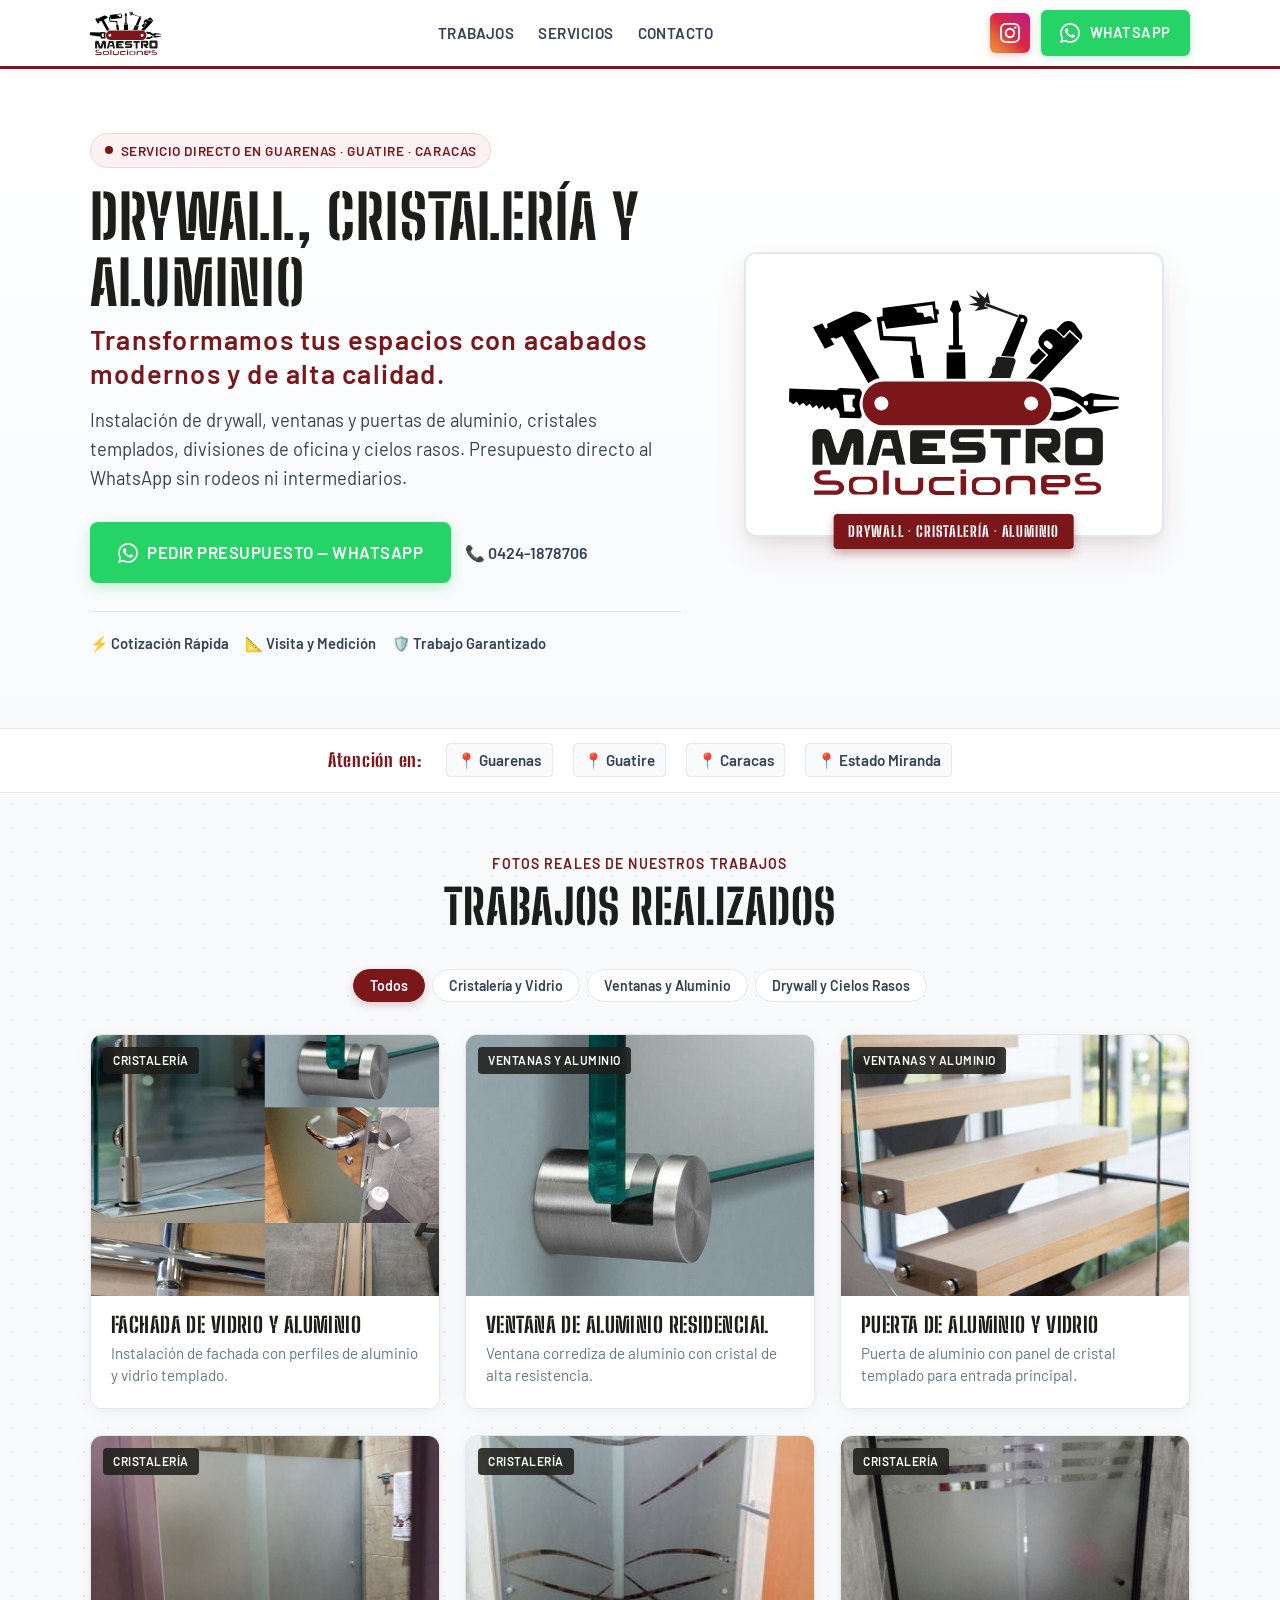
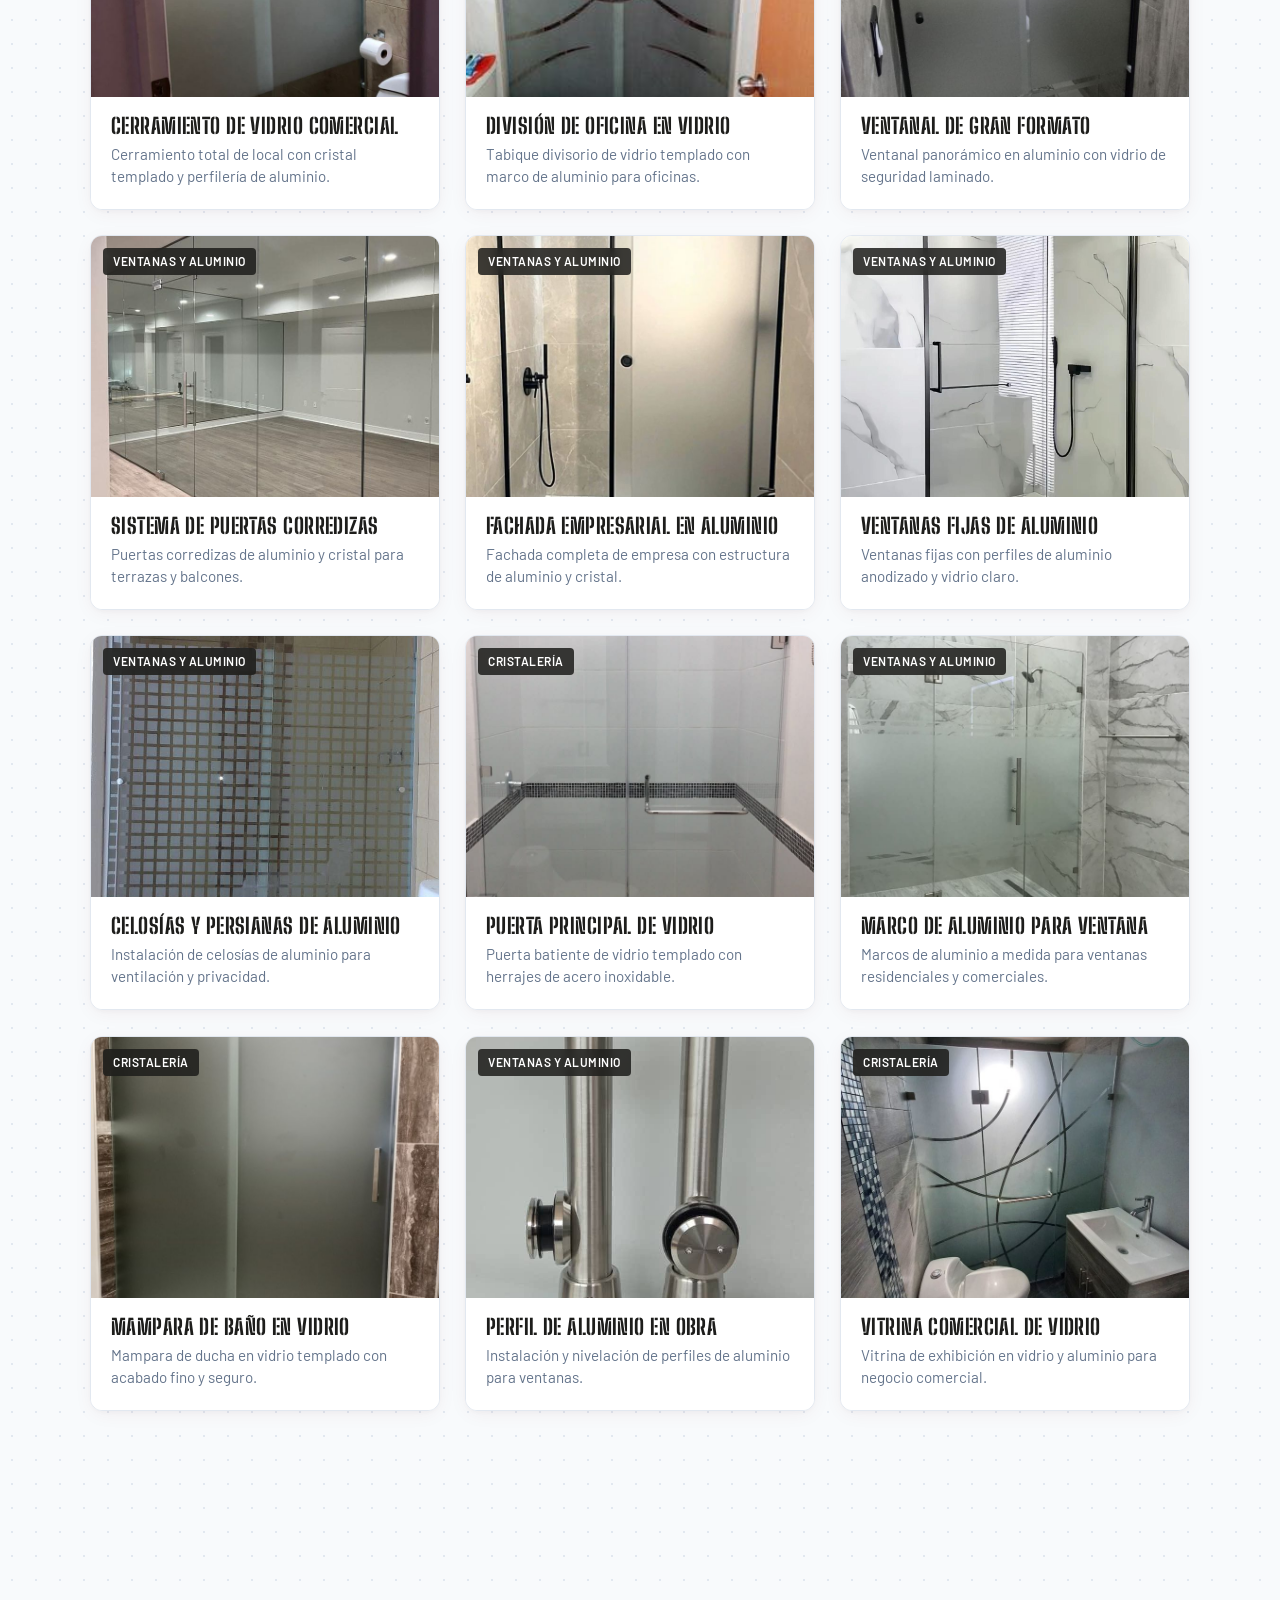
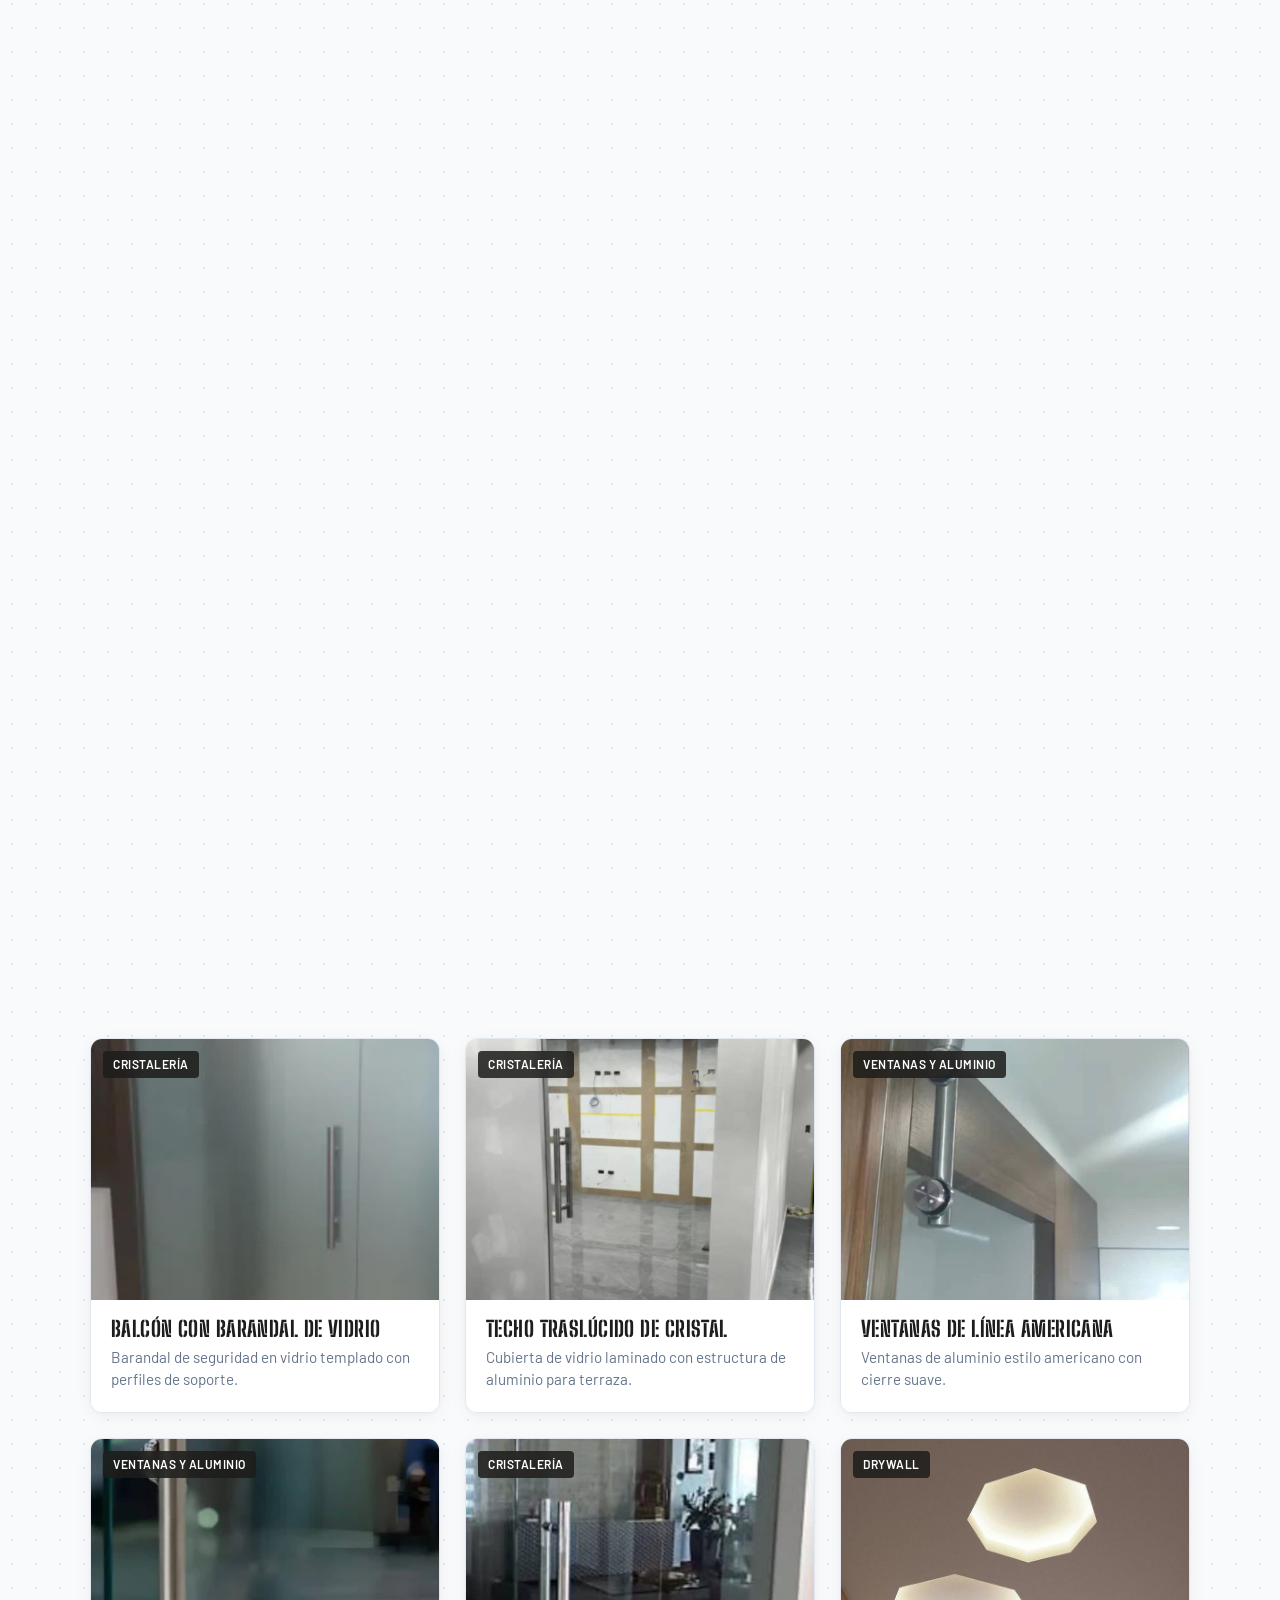
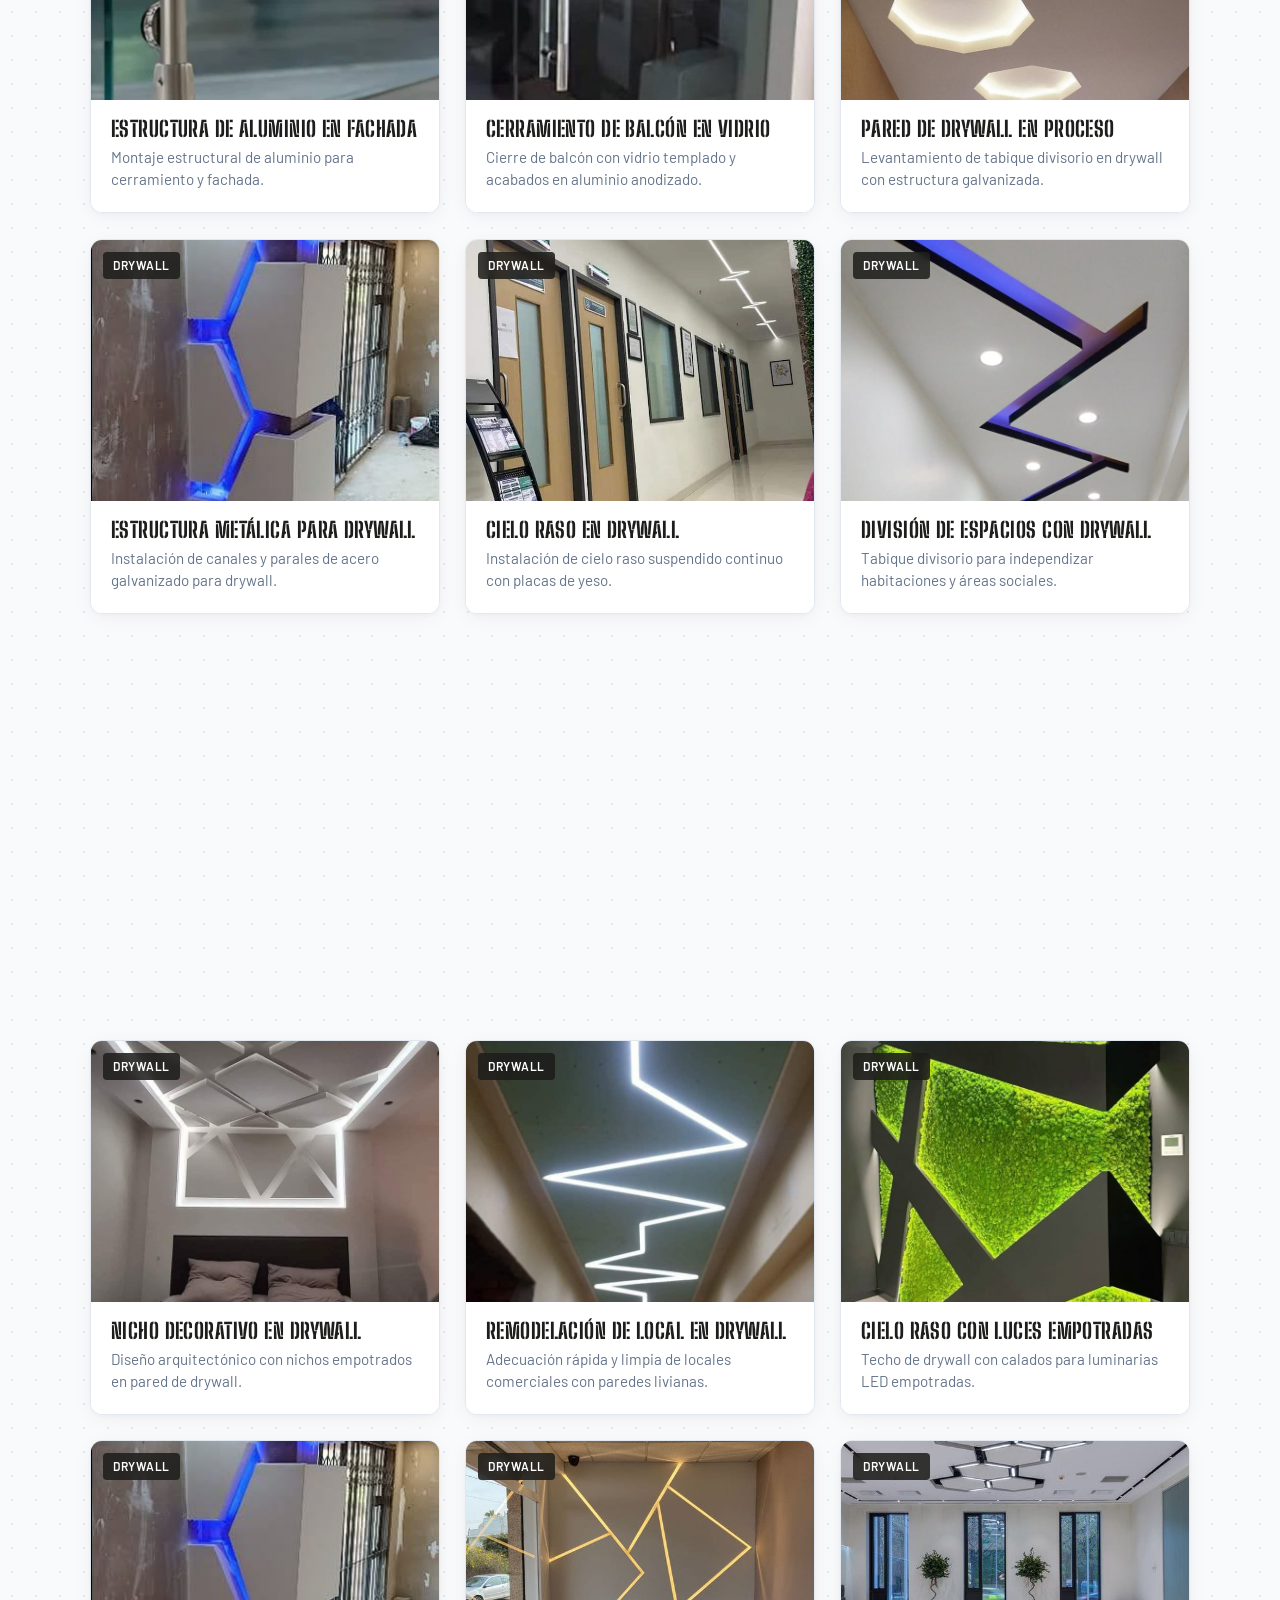
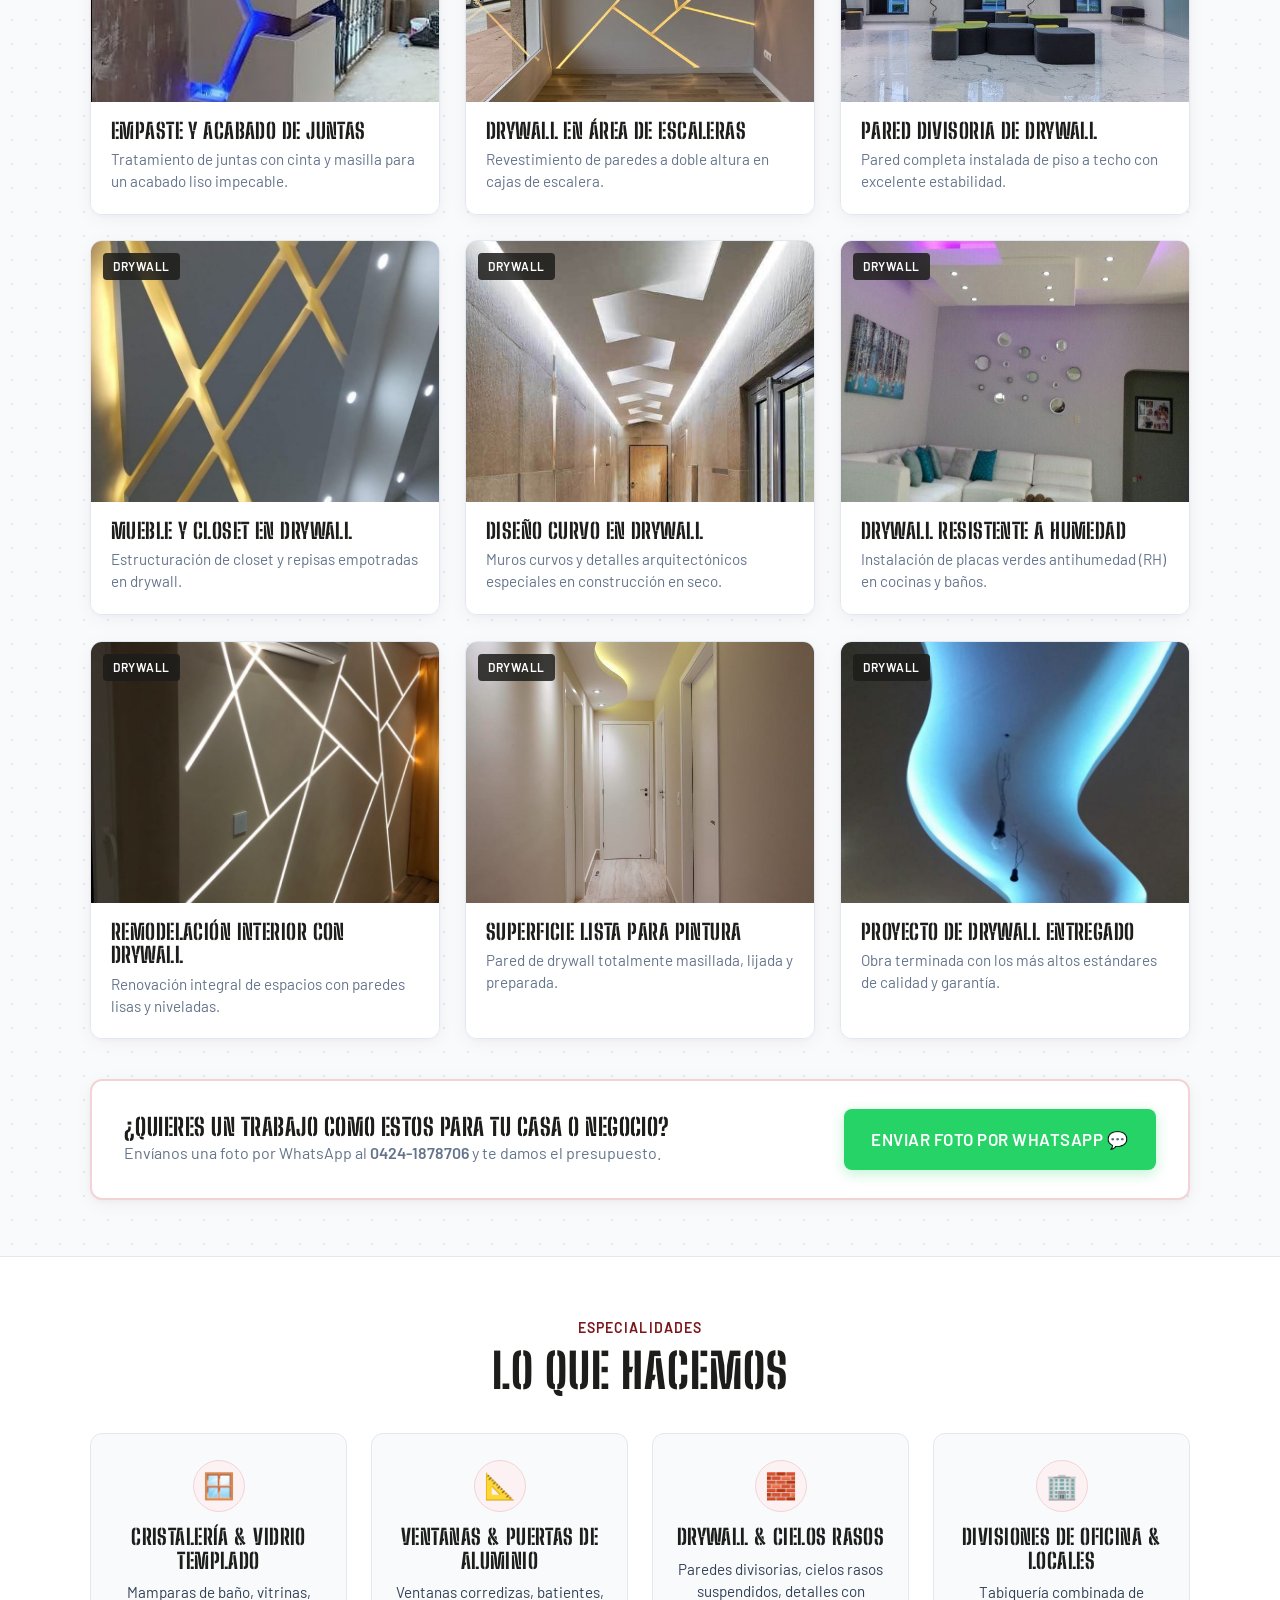
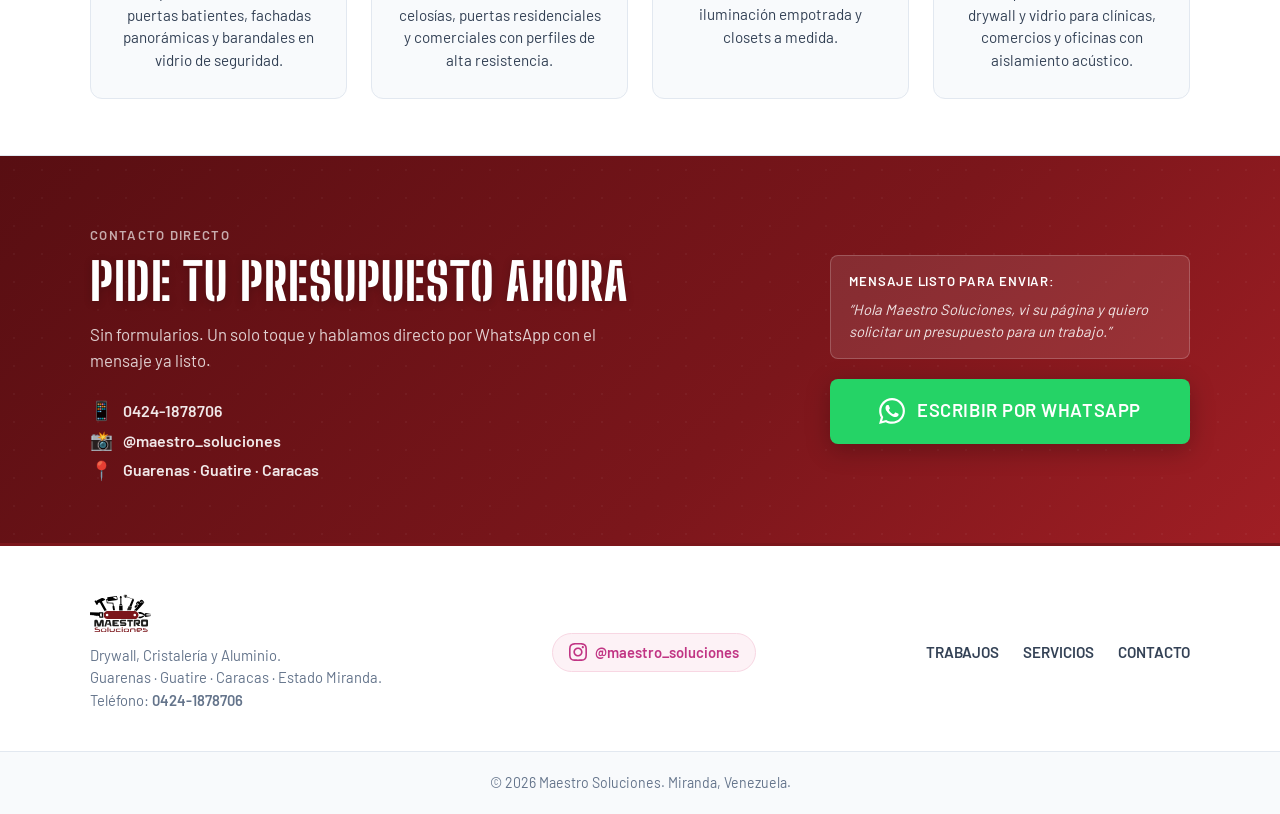
==== commit 19889caf: "Actualiza el sitio a drywall y cristalería Actualiza textos, servicios y metadatos para destacar dry" ====
--- a/index.html
+++ b/index.html
@@ -3,8 +3,8 @@
 <head>
   <meta charset="utf-8">
   <meta name="viewport" content="width=device-width, initial-scale=1, viewport-fit=cover">
-  <title>Maestro Soluciones | Herrería y Estructuras en Guarenas y Guatire</title>
-  <meta name="description" content="Portones, rejas y estructuras metálicas en Guarenas y Guatire. Servicio a domicilio en Estado Miranda. Presupuesto gratis por WhatsApp: 0424-1878706.">
+  <title>Maestro Soluciones | Drywall, Cristalería y Aluminio en Guarenas y Guatire</title>
+  <meta name="description" content="Instalación de drywall, cristalería, ventanas y puertas de aluminio en Guarenas y Guatire. Servicio a domicilio en Estado Miranda. Presupuesto gratis por WhatsApp: 0424-1878706.">
   
   <!-- Canonical & Favicons -->
   <link rel="canonical" href="https://maestro-soluciones.com/">
@@ -14,8 +14,8 @@
   <!-- Open Graph -->
   <meta property="og:type" content="website">
   <meta property="og:url" content="https://maestro-soluciones.com/">
-  <meta property="og:title" content="Maestro Soluciones | Herrería y Estructuras en Guarenas y Guatire">
-  <meta property="og:description" content="Portones, rejas, galpones y techos en Guarenas, Guatire y Caracas. Cotiza al 0424-1878706.">
+  <meta property="og:title" content="Maestro Soluciones | Drywall, Cristalería y Aluminio en Guarenas y Guatire">
+  <meta property="og:description" content="Drywall, cristalería, ventanas y puertas de aluminio en Guarenas, Guatire y Caracas. Cotiza al 0424-1878706.">
   <meta property="og:image" content="https://maestro-soluciones.com/img/og-preview.jpg">
   <meta property="og:locale" content="es_VE">
 
@@ -29,7 +29,7 @@
     "@type": "HomeAndConstructionBusiness",
     "name": "Maestro Soluciones",
     "url": "https://maestro-soluciones.com",
-    "description": "Herrería, estructuras metálicas, techos y remodelaciones en Guarenas, Guatire y Caracas.",
+    "description": "Drywall, cristalería, ventanas y puertas de aluminio en Guarenas, Guatire y Caracas.",
     "telephone": "+584241878706",
     "geo": {
       "@type": "GeoCoordinates",
@@ -48,11 +48,11 @@
       "@type": "OfferCatalog",
       "name": "Servicios",
       "itemListElement": [
-        {"@type": "Offer", "itemOffered": {"@type": "Service", "name": "Portones corredizos en Guarenas"}},
-        {"@type": "Offer", "itemOffered": {"@type": "Service", "name": "Rejas de seguridad en Guatire"}},
-        {"@type": "Offer", "itemOffered": {"@type": "Service", "name": "Estructuras metálicas en Estado Miranda"}},
-        {"@type": "Offer", "itemOffered": {"@type": "Service", "name": "Techos metálicos en Guarenas"}},
-        {"@type": "Offer", "itemOffered": {"@type": "Service", "name": "Remodelaciones en Guatire"}}
+        {"@type": "Offer", "itemOffered": {"@type": "Service", "name": "Instalación de Drywall en Guarenas"}},
+        {"@type": "Offer", "itemOffered": {"@type": "Service", "name": "Cristalería y vidrio templado en Guatire"}},
+        {"@type": "Offer", "itemOffered": {"@type": "Service", "name": "Ventanas de aluminio en Estado Miranda"}},
+        {"@type": "Offer", "itemOffered": {"@type": "Service", "name": "Puertas de aluminio en Guarenas"}},
+        {"@type": "Offer", "itemOffered": {"@type": "Service", "name": "Divisiones de oficina en Guatire"}}
       ]
     },
     "sameAs": [
@@ -118,11 +118,11 @@
             Servicio Directo en Guarenas · Guatire · Caracas
           </div>
           <h1>
-            Herrería, Estructuras y Remodelaciones
-            <span class="hero-subtitulo">Lo que se daña lo reparamos, lo que falta lo fabricamos.</span>
+            Drywall, Cristalería y Aluminio
+            <span class="hero-subtitulo">Transformamos tus espacios con acabados modernos y de alta calidad.</span>
           </h1>
           <p class="hero-desc">
-            Fabricación de portones, rejas de seguridad, galpones y techos a medida. Presupuesto directo al WhatsApp sin rodeos ni intermediarios.
+            Instalación de drywall, ventanas y puertas de aluminio, cristales templados, divisiones de oficina y cielos rasos. Presupuesto directo al WhatsApp sin rodeos ni intermediarios.
           </p>
 
           <!-- Acción directa -->
@@ -146,7 +146,7 @@
         <div class="hero-visual">
           <div class="placa-logo-card">
             <img src="logo.svg" alt="Logotipo oficial de Maestro Soluciones" class="placa-logo-img" width="380" height="236">
-            <div class="placa-logo-badge">FABRICACIÓN · INSTALACIÓN · REPARACIÓN</div>
+            <div class="placa-logo-badge">DRYWALL · CRISTALERÍA · ALUMINIO</div>
           </div>
         </div>
       </div>
@@ -168,7 +168,7 @@
     </section>
 
     <!-- ==========================================================================
-         GALERÍA DE 50 OBRAS REALES CON FILTROS Y LIGHTBOX
+         GALERÍA DE OBRAS REALES CON FILTROS Y LIGHTBOX
          ========================================================================== -->
     <section class="seccion seccion-galeria" id="galeria">
       <div class="wrap">
@@ -180,774 +180,544 @@
         <!-- Filtros por Tipo de Trabajo -->
         <div class="galeria-filtros" id="galeria-filtros" role="tablist" aria-label="Filtrar trabajos">
           <button class="filtro-btn activo" data-filtro="todos" role="tab" aria-selected="true">Todos</button>
-          <button class="filtro-btn" data-filtro="estructuras-techos" role="tab" aria-selected="false">Estructuras y Techos</button>
-          <button class="filtro-btn" data-filtro="herreria" role="tab" aria-selected="false">Herrería y Portones</button>
-          <button class="filtro-btn" data-filtro="remodelacion-obras" role="tab" aria-selected="false">Remodelaciones</button>
-          <button class="filtro-btn" data-filtro="taller-reparaciones" role="tab" aria-selected="false">Soldadura y Reparaciones</button>
-          <button class="filtro-btn" data-filtro="rejas" role="tab" aria-selected="false">Rejas y Protecciones</button>
-        </div>
-
-        <!-- Flujo continuo de 50 tarjetas reales -->
+          <button class="filtro-btn" data-filtro="cristaleria" role="tab" aria-selected="false">Cristalería y Vidrio</button>
+          <button class="filtro-btn" data-filtro="aluminio" role="tab" aria-selected="false">Ventanas y Aluminio</button>
+          <button class="filtro-btn" data-filtro="drywall" role="tab" aria-selected="false">Drywall y Cielos Rasos</button>
+        </div>
+
+        <!-- Galería de fotos reales -->
         <div class="galeria-stream" id="galeria-stream">
-          <article class="galeria-card scroll-reveal" data-category="estructuras-techos" data-src="img/galeria/estructuras-techos/techo-metalico-abierto.jpeg" data-title="Estructura Metálica de Techo" data-tag="Estructuras y Techos">
-            <div class="galeria-img-wrap">
-              <img src="img/galeria/estructuras-techos/techo-metalico-abierto.jpeg" alt="Estructura Metálica de Techo" loading="lazy" width="600" height="450">
-              <span class="galeria-badge">Estructuras y Techos</span>
-            </div>
-            <div class="galeria-pie">
-              <h3>Estructura Metálica de Techo</h3>
-              <p>Armazón abierto de perfiles metálicos para techado.</p>
-            </div>
-          </article>
-
-          <article class="galeria-card scroll-reveal" data-category="estructuras-techos" data-src="img/galeria/estructuras-techos/vigas-metalicas-exterior.jpeg" data-title="Vigas Metálicas en Exterior" data-tag="Estructuras y Techos">
-            <div class="galeria-img-wrap">
-              <img src="img/galeria/estructuras-techos/vigas-metalicas-exterior.jpeg" alt="Vigas Metálicas en Exterior" loading="lazy" width="600" height="450">
-              <span class="galeria-badge">Estructuras y Techos</span>
-            </div>
-            <div class="galeria-pie">
-              <h3>Vigas Metálicas en Exterior</h3>
-              <p>Instalación de vigas de soporte estructural.</p>
-            </div>
-          </article>
-
-          <article class="galeria-card scroll-reveal" data-category="herreria" data-src="img/galeria/herreria/rejas-ventanas-taller.jpeg" data-title="Rejas de Protección para Ventana" data-tag="Herrería y Portones">
-            <div class="galeria-img-wrap">
-              <img src="img/galeria/herreria/rejas-ventanas-taller.jpeg" alt="Rejas de Protección para Ventana" loading="lazy" width="600" height="450">
-              <span class="galeria-badge">Herrería y Portones</span>
-            </div>
-            <div class="galeria-pie">
-              <h3>Rejas de Protección para Ventana</h3>
-              <p>Fabricación de rejas de seguridad en perfiles de acero.</p>
-            </div>
-          </article>
-
-          <article class="galeria-card scroll-reveal" data-category="estructuras-techos" data-src="img/galeria/estructuras-techos/techo-estructura-exterior.jpeg" data-title="Techo y Cerchas Exteriores" data-tag="Estructuras y Techos">
-            <div class="galeria-img-wrap">
-              <img src="img/galeria/estructuras-techos/techo-estructura-exterior.jpeg" alt="Techo y Cerchas Exteriores" loading="lazy" width="600" height="450">
-              <span class="galeria-badge">Estructuras y Techos</span>
-            </div>
-            <div class="galeria-pie">
-              <h3>Techo y Cerchas Exteriores</h3>
-              <p>Montaje de estructura metálica perimetral.</p>
-            </div>
-          </article>
-
-          <article class="galeria-card scroll-reveal" data-category="estructuras-techos" data-src="img/galeria/estructuras-techos/techo-laminas-rojas.jpeg" data-title="Instalación de Techo Rojo" data-tag="Estructuras y Techos">
-            <div class="galeria-img-wrap">
-              <img src="img/galeria/estructuras-techos/techo-laminas-rojas.jpeg" alt="Instalación de Techo Rojo" loading="lazy" width="600" height="450">
-              <span class="galeria-badge">Estructuras y Techos</span>
-            </div>
-            <div class="galeria-pie">
-              <h3>Instalación de Techo Rojo</h3>
-              <p>Cubierta metálica acanalada instalada sobre perfiles.</p>
-            </div>
-          </article>
-
-          <article class="galeria-card scroll-reveal" data-category="estructuras-techos" data-src="img/galeria/estructuras-techos/estructura-galpon-techo.jpeg" data-title="Estructura de Galpón y Techo" data-tag="Estructuras y Techos">
-            <div class="galeria-img-wrap">
-              <img src="img/galeria/estructuras-techos/estructura-galpon-techo.jpeg" alt="Estructura de Galpón y Techo" loading="lazy" width="600" height="450">
-              <span class="galeria-badge">Estructuras y Techos</span>
-            </div>
-            <div class="galeria-pie">
-              <h3>Estructura de Galpón y Techo</h3>
-              <p>Fabricación de armazón completo para galpón comercial.</p>
-            </div>
-          </article>
-
-          <article class="galeria-card scroll-reveal" data-category="herreria" data-src="img/galeria/herreria/reja-metalica-plana.jpeg" data-title="Panel de Reja de Seguridad" data-tag="Herrería y Portones">
-            <div class="galeria-img-wrap">
-              <img src="img/galeria/herreria/reja-metalica-plana.jpeg" alt="Panel de Reja de Seguridad" loading="lazy" width="600" height="450">
-              <span class="galeria-badge">Herrería y Portones</span>
-            </div>
-            <div class="galeria-pie">
-              <h3>Panel de Reja de Seguridad</h3>
-              <p>Reja de acero reforzado soldada y nivelada en taller.</p>
-            </div>
-          </article>
-
-          <article class="galeria-card scroll-reveal" data-category="estructuras-techos" data-src="img/galeria/estructuras-techos/techo-acerolit-rojo.jpeg" data-title="Techo Metálico Acanalado" data-tag="Estructuras y Techos">
-            <div class="galeria-img-wrap">
-              <img src="img/galeria/estructuras-techos/techo-acerolit-rojo.jpeg" alt="Techo Metálico Acanalado" loading="lazy" width="600" height="450">
-              <span class="galeria-badge">Estructuras y Techos</span>
-            </div>
-            <div class="galeria-pie">
-              <h3>Techo Metálico Acanalado</h3>
-              <p>Montaje de techo protector impermeable.</p>
-            </div>
-          </article>
-
-          <article class="galeria-card scroll-reveal" data-category="remodelacion-obras" data-src="img/galeria/remodelacion-obras/albanileria-pared.jpeg" data-title="Mampostería y Obra Civil" data-tag="Remodelación y Obras">
-            <div class="galeria-img-wrap">
-              <img src="img/galeria/remodelacion-obras/albanileria-pared.jpeg" alt="Mampostería y Obra Civil" loading="lazy" width="600" height="450">
-              <span class="galeria-badge">Remodelación y Obras</span>
-            </div>
-            <div class="galeria-pie">
-              <h3>Mampostería y Obra Civil</h3>
-              <p>Levantamiento y adecuación de paredes de bloque.</p>
-            </div>
-          </article>
-
-          <article class="galeria-card scroll-reveal" data-category="remodelacion-obras" data-src="img/galeria/remodelacion-obras/construccion-meson-barra.jpeg" data-title="Construcción de Barra y Mesón" data-tag="Remodelación y Obras">
-            <div class="galeria-img-wrap">
-              <img src="img/galeria/remodelacion-obras/construccion-meson-barra.jpeg" alt="Construcción de Barra y Mesón" loading="lazy" width="600" height="450">
-              <span class="galeria-badge">Remodelación y Obras</span>
-            </div>
-            <div class="galeria-pie">
-              <h3>Construcción de Barra y Mesón</h3>
-              <p>Obra de remodelación de área social y mesón.</p>
-            </div>
-          </article>
-
-          <article class="galeria-card scroll-reveal" data-category="herreria" data-src="img/galeria/herreria/reja-metalica-blanca.jpeg" data-title="Reja Metálica Esmaltada" data-tag="Herrería y Portones">
-            <div class="galeria-img-wrap">
-              <img src="img/galeria/herreria/reja-metalica-blanca.jpeg" alt="Reja Metálica Esmaltada" loading="lazy" width="600" height="450">
-              <span class="galeria-badge">Herrería y Portones</span>
-            </div>
-            <div class="galeria-pie">
-              <h3>Reja Metálica Esmaltada</h3>
-              <p>Protección perimetral con acabado esmaltado blanco.</p>
-            </div>
-          </article>
-
-          <article class="galeria-card scroll-reveal" data-category="estructuras-techos" data-src="img/galeria/estructuras-techos/torre-tanque-elevado-1.jpeg" data-title="Torre Elevada para Tanque" data-tag="Estructuras y Techos">
-            <div class="galeria-img-wrap">
-              <img src="img/galeria/estructuras-techos/torre-tanque-elevado-1.jpeg" alt="Torre Elevada para Tanque" loading="lazy" width="600" height="450">
-              <span class="galeria-badge">Estructuras y Techos</span>
-            </div>
-            <div class="galeria-pie">
-              <h3>Torre Elevada para Tanque</h3>
-              <p>Estructura de gran altura con soporte de tanque y caseta.</p>
-            </div>
-          </article>
-
-          <article class="galeria-card scroll-reveal" data-category="estructuras-techos" data-src="img/galeria/estructuras-techos/pilares-metalicos-exterior.jpeg" data-title="Pilares de Soporte Metálico" data-tag="Estructuras y Techos">
-            <div class="galeria-img-wrap">
-              <img src="img/galeria/estructuras-techos/pilares-metalicos-exterior.jpeg" alt="Pilares de Soporte Metálico" loading="lazy" width="600" height="450">
-              <span class="galeria-badge">Estructuras y Techos</span>
-            </div>
-            <div class="galeria-pie">
-              <h3>Pilares de Soporte Metálico</h3>
-              <p>Pilares tubulares de carga fijados en bases de concreto.</p>
-            </div>
-          </article>
-
-          <article class="galeria-card scroll-reveal" data-category="remodelacion-obras" data-src="img/galeria/remodelacion-obras/techo-machimbrado-madera.jpeg" data-title="Techo Machimbrado y Madera" data-tag="Remodelación y Obras">
-            <div class="galeria-img-wrap">
-              <img src="img/galeria/remodelacion-obras/techo-machimbrado-madera.jpeg" alt="Techo Machimbrado y Madera" loading="lazy" width="600" height="450">
-              <span class="galeria-badge">Remodelación y Obras</span>
-            </div>
-            <div class="galeria-pie">
-              <h3>Techo Machimbrado y Madera</h3>
-              <p>Remodelación de techo rústico con vigas de soporte.</p>
-            </div>
-          </article>
-
-          <article class="galeria-card scroll-reveal" data-category="herreria" data-src="img/galeria/herreria/cerramiento-malla-tubo.jpeg" data-title="Cerramiento Perimetral con Malla" data-tag="Herrería y Portones">
-            <div class="galeria-img-wrap">
-              <img src="img/galeria/herreria/cerramiento-malla-tubo.jpeg" alt="Cerramiento Perimetral con Malla" loading="lazy" width="600" height="450">
-              <span class="galeria-badge">Herrería y Portones</span>
-            </div>
-            <div class="galeria-pie">
-              <h3>Cerramiento Perimetral con Malla</h3>
-              <p>Marco tubular con cerramiento de malla de seguridad.</p>
-            </div>
-          </article>
-
-          <article class="galeria-card scroll-reveal" data-category="estructuras-techos" data-src="img/galeria/estructuras-techos/torre-tanque-elevado-2.jpeg" data-title="Torre Metálica con Escalera" data-tag="Estructuras y Techos">
-            <div class="galeria-img-wrap">
-              <img src="img/galeria/estructuras-techos/torre-tanque-elevado-2.jpeg" alt="Torre Metálica con Escalera" loading="lazy" width="600" height="450">
-              <span class="galeria-badge">Estructuras y Techos</span>
-            </div>
-            <div class="galeria-pie">
-              <h3>Torre Metálica con Escalera</h3>
-              <p>Soporte estructural para tanque de agua y escalera de gato.</p>
-            </div>
-          </article>
-
-          <article class="galeria-card scroll-reveal" data-category="estructuras-techos" data-src="img/galeria/estructuras-techos/estructura-al-aire-libre.jpeg" data-title="Estructura de Gran Envergadura" data-tag="Estructuras y Techos">
-            <div class="galeria-img-wrap">
-              <img src="img/galeria/estructuras-techos/estructura-al-aire-libre.jpeg" alt="Estructura de Gran Envergadura" loading="lazy" width="600" height="450">
-              <span class="galeria-badge">Estructuras y Techos</span>
-            </div>
-            <div class="galeria-pie">
-              <h3>Estructura de Gran Envergadura</h3>
-              <p>Montaje de pórticos de acero en sitio.</p>
-            </div>
-          </article>
-
-          <article class="galeria-card scroll-reveal" data-category="herreria" data-src="img/galeria/herreria/estanteria-rack-pesado.jpeg" data-title="Rack y Estantería Pesada" data-tag="Herrería y Portones">
-            <div class="galeria-img-wrap">
-              <img src="img/galeria/herreria/estanteria-rack-pesado.jpeg" alt="Rack y Estantería Pesada" loading="lazy" width="600" height="450">
-              <span class="galeria-badge">Herrería y Portones</span>
-            </div>
-            <div class="galeria-pie">
-              <h3>Rack y Estantería Pesada</h3>
-              <p>Estructura de herrería para almacenaje y carga pesada.</p>
-            </div>
-          </article>
-
-          <article class="galeria-card scroll-reveal" data-category="estructuras-techos" data-src="img/galeria/estructuras-techos/cercha-pared-ladrillo.jpeg" data-title="Cercha Metálica sobre Muro" data-tag="Estructuras y Techos">
-            <div class="galeria-img-wrap">
-              <img src="img/galeria/estructuras-techos/cercha-pared-ladrillo.jpeg" alt="Cercha Metálica sobre Muro" loading="lazy" width="600" height="450">
-              <span class="galeria-badge">Estructuras y Techos</span>
-            </div>
-            <div class="galeria-pie">
-              <h3>Cercha Metálica sobre Muro</h3>
-              <p>Estructura reticulada anclada a pared de ladrillo.</p>
-            </div>
-          </article>
-
-          <article class="galeria-card scroll-reveal" data-category="estructuras-techos" data-src="img/galeria/estructuras-techos/viga-montaje-techo.jpeg" data-title="Montaje de Vigas de Techo" data-tag="Estructuras y Techos">
-            <div class="galeria-img-wrap">
-              <img src="img/galeria/estructuras-techos/viga-montaje-techo.jpeg" alt="Montaje de Vigas de Techo" loading="lazy" width="600" height="450">
-              <span class="galeria-badge">Estructuras y Techos</span>
-            </div>
-            <div class="galeria-pie">
-              <h3>Montaje de Vigas de Techo</h3>
-              <p>Fijación de vigas principales para cubierta.</p>
-            </div>
-          </article>
-
-          <article class="galeria-card scroll-reveal" data-category="herreria" data-src="img/galeria/herreria/reja-perimetral-puerta.jpeg" data-title="Reja y Puerta Perimetral" data-tag="Herrería y Portones">
-            <div class="galeria-img-wrap">
-              <img src="img/galeria/herreria/reja-perimetral-puerta.jpeg" alt="Reja y Puerta Perimetral" loading="lazy" width="600" height="450">
-              <span class="galeria-badge">Herrería y Portones</span>
-            </div>
-            <div class="galeria-pie">
-              <h3>Reja y Puerta Perimetral</h3>
-              <p>Conjunto de cerramiento y puerta de seguridad.</p>
-            </div>
-          </article>
-
-          <article class="galeria-card scroll-reveal" data-category="herreria" data-src="img/galeria/herreria/porton-lamas-horizontales.jpeg" data-title="Portón Moderno de Franjas" data-tag="Herrería y Portones">
-            <div class="galeria-img-wrap">
-              <img src="img/galeria/herreria/porton-lamas-horizontales.jpeg" alt="Portón Moderno de Franjas" loading="lazy" width="600" height="450">
-              <span class="galeria-badge">Herrería y Portones</span>
-            </div>
-            <div class="galeria-pie">
-              <h3>Portón Moderno de Franjas</h3>
-              <p>Portón en perfiles de acero horizontales de diseño contemporáneo.</p>
-            </div>
-          </article>
-
-          <article class="galeria-card scroll-reveal" data-category="estructuras-techos" data-src="img/galeria/estructuras-techos/torre-vigilancia-tanque.jpeg" data-title="Torre Elevada de Vigilancia" data-tag="Estructuras y Techos">
-            <div class="galeria-img-wrap">
-              <img src="img/galeria/estructuras-techos/torre-vigilancia-tanque.jpeg" alt="Torre Elevada de Vigilancia" loading="lazy" width="600" height="450">
-              <span class="galeria-badge">Estructuras y Techos</span>
-            </div>
-            <div class="galeria-pie">
-              <h3>Torre Elevada de Vigilancia</h3>
-              <p>Estructura de celosía metálica con mirador.</p>
-            </div>
-          </article>
-
-          <article class="galeria-card scroll-reveal" data-category="herreria" data-src="img/galeria/herreria/porton-grande-laminas.jpeg" data-title="Portón de Gran Dimensión" data-tag="Herrería y Portones">
-            <div class="galeria-img-wrap">
-              <img src="img/galeria/herreria/porton-grande-laminas.jpeg" alt="Portón de Gran Dimensión" loading="lazy" width="600" height="450">
-              <span class="galeria-badge">Herrería y Portones</span>
-            </div>
-            <div class="galeria-pie">
-              <h3>Portón de Gran Dimensión</h3>
-              <p>Portón de dos hojas para entrada vehicular principal.</p>
-            </div>
-          </article>
-
-          <article class="galeria-card scroll-reveal" data-category="herreria" data-src="img/galeria/herreria/puerta-seguridad-taller.jpeg" data-title="Puerta de Seguridad Reforzada" data-tag="Herrería y Portones">
-            <div class="galeria-img-wrap">
-              <img src="img/galeria/herreria/puerta-seguridad-taller.jpeg" alt="Puerta de Seguridad Reforzada" loading="lazy" width="600" height="450">
-              <span class="galeria-badge">Herrería y Portones</span>
-            </div>
-            <div class="galeria-pie">
-              <h3>Puerta de Seguridad Reforzada</h3>
-              <p>Fabricación de puerta con bastidor de acero y cerradura embutida.</p>
-            </div>
-          </article>
-
-          <article class="galeria-card scroll-reveal" data-category="taller-reparaciones" data-src="img/galeria/taller-reparaciones/perfiles-tubulares-taller.jpeg" data-title="Corte y Habilitado de Perfiles" data-tag="Taller y Soldadura">
-            <div class="galeria-img-wrap">
-              <img src="img/galeria/taller-reparaciones/perfiles-tubulares-taller.jpeg" alt="Corte y Habilitado de Perfiles" loading="lazy" width="600" height="450">
-              <span class="galeria-badge">Taller y Soldadura</span>
-            </div>
-            <div class="galeria-pie">
-              <h3>Corte y Habilitado de Perfiles</h3>
-              <p>Preparación de materiales y piezas estructurales en taller.</p>
-            </div>
-          </article>
-
-          <article class="galeria-card scroll-reveal" data-category="herreria" data-src="img/galeria/herreria/baranda-reja-modular.jpeg" data-title="Baranda Metálica Modular" data-tag="Herrería y Portones">
-            <div class="galeria-img-wrap">
-              <img src="img/galeria/herreria/baranda-reja-modular.jpeg" alt="Baranda Metálica Modular" loading="lazy" width="600" height="450">
-              <span class="galeria-badge">Herrería y Portones</span>
-            </div>
-            <div class="galeria-pie">
-              <h3>Baranda Metálica Modular</h3>
-              <p>Baranda de seguridad para escaleras y balcones.</p>
-            </div>
-          </article>
-
-          <article class="galeria-card scroll-reveal" data-category="herreria" data-src="img/galeria/herreria/porton-industrial-amarillo.jpeg" data-title="Portón Industrial de Acceso" data-tag="Herrería y Portones">
-            <div class="galeria-img-wrap">
-              <img src="img/galeria/herreria/porton-industrial-amarillo.jpeg" alt="Portón Industrial de Acceso" loading="lazy" width="600" height="450">
-              <span class="galeria-badge">Herrería y Portones</span>
-            </div>
-            <div class="galeria-pie">
-              <h3>Portón Industrial de Acceso</h3>
-              <p>Portón pesado corredizo para galpón comercial.</p>
-            </div>
-          </article>
-
-          <article class="galeria-card scroll-reveal" data-category="herreria" data-src="img/galeria/herreria/porton-corredizo-galpon.jpeg" data-title="Portón Corredizo con Rodajes" data-tag="Herrería y Portones">
-            <div class="galeria-img-wrap">
-              <img src="img/galeria/herreria/porton-corredizo-galpon.jpeg" alt="Portón Corredizo con Rodajes" loading="lazy" width="600" height="450">
-              <span class="galeria-badge">Herrería y Portones</span>
-            </div>
-            <div class="galeria-pie">
-              <h3>Portón Corredizo con Rodajes</h3>
-              <p>Sistema de rodamiento suave y guía inferior reforzada.</p>
-            </div>
-          </article>
-
-          <article class="galeria-card scroll-reveal" data-category="estructuras-techos" data-src="img/galeria/estructuras-techos/pasillo-techo-metalico.jpeg" data-title="Techado Metálico de Pasillo" data-tag="Estructuras y Techos">
-            <div class="galeria-img-wrap">
-              <img src="img/galeria/estructuras-techos/pasillo-techo-metalico.jpeg" alt="Techado Metálico de Pasillo" loading="lazy" width="600" height="450">
-              <span class="galeria-badge">Estructuras y Techos</span>
-            </div>
-            <div class="galeria-pie">
-              <h3>Techado Metálico de Pasillo</h3>
-              <p>Cubierta para pasillo de circulación y protección de lluvia.</p>
-            </div>
-          </article>
-
-          <article class="galeria-card scroll-reveal" data-category="herreria" data-src="img/galeria/herreria/paneles-puertas-negras.jpeg" data-title="Puertas de Protección Negra" data-tag="Herrería y Portones">
-            <div class="galeria-img-wrap">
-              <img src="img/galeria/herreria/paneles-puertas-negras.jpeg" alt="Puertas de Protección Negra" loading="lazy" width="600" height="450">
-              <span class="galeria-badge">Herrería y Portones</span>
-            </div>
-            <div class="galeria-pie">
-              <h3>Puertas de Protección Negra</h3>
-              <p>Paneles de herrería con acabado anticorrosivo negro mate.</p>
-            </div>
-          </article>
-
-          <article class="galeria-card scroll-reveal" data-category="estructuras-techos" data-src="img/galeria/estructuras-techos/techo-laminas-translucidas.jpeg" data-title="Techo con Iluminación Natural" data-tag="Estructuras y Techos">
-            <div class="galeria-img-wrap">
-              <img src="img/galeria/estructuras-techos/techo-laminas-translucidas.jpeg" alt="Techo con Iluminación Natural" loading="lazy" width="600" height="450">
-              <span class="galeria-badge">Estructuras y Techos</span>
-            </div>
-            <div class="galeria-pie">
-              <h3>Techo con Iluminación Natural</h3>
-              <p>Estructura metálica con combinación de láminas traslúcidas.</p>
-            </div>
-          </article>
-
-          <article class="galeria-card scroll-reveal" data-category="herreria" data-src="img/galeria/herreria/puerta-seguridad-vidrio.jpeg" data-title="Puerta Metálica con Vidrio" data-tag="Herrería y Portones">
-            <div class="galeria-img-wrap">
-              <img src="img/galeria/herreria/puerta-seguridad-vidrio.jpeg" alt="Puerta Metálica con Vidrio" loading="lazy" width="600" height="450">
-              <span class="galeria-badge">Herrería y Portones</span>
-            </div>
-            <div class="galeria-pie">
-              <h3>Puerta Metálica con Vidrio</h3>
-              <p>Puerta para entrada con recuadro para vidrio de seguridad.</p>
-            </div>
-          </article>
-
-          <article class="galeria-card scroll-reveal" data-category="herreria" data-src="img/galeria/herreria/porton-garaje-instalado.jpeg" data-title="Portón de Garaje Residencial" data-tag="Herrería y Portones">
-            <div class="galeria-img-wrap">
-              <img src="img/galeria/herreria/porton-garaje-instalado.jpeg" alt="Portón de Garaje Residencial" loading="lazy" width="600" height="450">
-              <span class="galeria-badge">Herrería y Portones</span>
-            </div>
-            <div class="galeria-pie">
-              <h3>Portón de Garaje Residencial</h3>
-              <p>Portón batiente instalado con pasadores de seguridad.</p>
-            </div>
-          </article>
-
-          <article class="galeria-card scroll-reveal" data-category="estructuras-techos" data-src="img/galeria/estructuras-techos/estructura-galpon-inferior.jpeg" data-title="Armazón Interior de Galpón" data-tag="Estructuras y Techos">
-            <div class="galeria-img-wrap">
-              <img src="img/galeria/estructuras-techos/estructura-galpon-inferior.jpeg" alt="Armazón Interior de Galpón" loading="lazy" width="600" height="450">
-              <span class="galeria-badge">Estructuras y Techos</span>
-            </div>
-            <div class="galeria-pie">
-              <h3>Armazón Interior de Galpón</h3>
-              <p>Cerchas continuas para cubierta de gran luz libre.</p>
-            </div>
-          </article>
-
-          <article class="galeria-card scroll-reveal" data-category="estructuras-techos" data-src="img/galeria/estructuras-techos/cubierta-translucida-metal.jpeg" data-title="Techo Metálico Traslúcido" data-tag="Estructuras y Techos">
-            <div class="galeria-img-wrap">
-              <img src="img/galeria/estructuras-techos/cubierta-translucida-metal.jpeg" alt="Techo Metálico Traslúcido" loading="lazy" width="600" height="450">
-              <span class="galeria-badge">Estructuras y Techos</span>
-            </div>
-            <div class="galeria-pie">
-              <h3>Techo Metálico Traslúcido</h3>
-              <p>Estructura de perfiles para paso de luz natural.</p>
-            </div>
-          </article>
-
-          <article class="galeria-card scroll-reveal" data-category="herreria" data-src="img/galeria/herreria/muro-ladrillo-reja.jpeg" data-title="Muro Perimetral con Reja" data-tag="Herrería y Portones">
-            <div class="galeria-img-wrap">
-              <img src="img/galeria/herreria/muro-ladrillo-reja.jpeg" alt="Muro Perimetral con Reja" loading="lazy" width="600" height="450">
-              <span class="galeria-badge">Herrería y Portones</span>
-            </div>
-            <div class="galeria-pie">
-              <h3>Muro Perimetral con Reja</h3>
-              <p>Rejas protectoras empotradas sobre muro de ladrillo visto.</p>
-            </div>
-          </article>
-
-          <article class="galeria-card scroll-reveal" data-category="remodelacion-obras" data-src="img/galeria/remodelacion-obras/remodelacion-terraza-social.jpeg" data-title="Remodelación de Terraza" data-tag="Remodelación y Obras">
-            <div class="galeria-img-wrap">
-              <img src="img/galeria/remodelacion-obras/remodelacion-terraza-social.jpeg" alt="Remodelación de Terraza" loading="lazy" width="600" height="450">
-              <span class="galeria-badge">Remodelación y Obras</span>
-            </div>
-            <div class="galeria-pie">
-              <h3>Remodelación de Terraza</h3>
-              <p>Adecuación de área social exterior con pisos y mampostería.</p>
-            </div>
-          </article>
-
-          <article class="galeria-card scroll-reveal" data-category="herreria" data-src="img/galeria/herreria/reja-seguridad-blanca.jpeg" data-title="Reja para Ventana Blanca" data-tag="Herrería y Portones">
-            <div class="galeria-img-wrap">
-              <img src="img/galeria/herreria/reja-seguridad-blanca.jpeg" alt="Reja para Ventana Blanca" loading="lazy" width="600" height="450">
-              <span class="galeria-badge">Herrería y Portones</span>
-            </div>
-            <div class="galeria-pie">
-              <h3>Reja para Ventana Blanca</h3>
-              <p>Diseño de reja reforzada para residencia.</p>
-            </div>
-          </article>
-
-          <article class="galeria-card scroll-reveal" data-category="herreria" data-src="img/galeria/herreria/paneles-reja-pesada.jpeg" data-title="Reja Pesada de Protección" data-tag="Herrería y Portones">
-            <div class="galeria-img-wrap">
-              <img src="img/galeria/herreria/paneles-reja-pesada.jpeg" alt="Reja Pesada de Protección" loading="lazy" width="600" height="450">
-              <span class="galeria-badge">Herrería y Portones</span>
-            </div>
-            <div class="galeria-pie">
-              <h3>Reja Pesada de Protección</h3>
-              <p>Módulos de herrería para cierre perimetral seguro.</p>
-            </div>
-          </article>
-
-          <article class="galeria-card scroll-reveal" data-category="estructuras-techos" data-src="img/galeria/estructuras-techos/techo-metalico-blanco.jpeg" data-title="Cubierta Metálica Termoacústica" data-tag="Estructuras y Techos">
-            <div class="galeria-img-wrap">
-              <img src="img/galeria/estructuras-techos/techo-metalico-blanco.jpeg" alt="Cubierta Metálica Termoacústica" loading="lazy" width="600" height="450">
-              <span class="galeria-badge">Estructuras y Techos</span>
-            </div>
-            <div class="galeria-pie">
-              <h3>Cubierta Metálica Termoacústica</h3>
-              <p>Instalación de láminas para techo con aislamiento.</p>
-            </div>
-          </article>
-
-          <article class="galeria-card scroll-reveal" data-category="estructuras-techos" data-src="img/galeria/estructuras-techos/detalle-instalacion-techo.jpeg" data-title="Fijación y Sellado de Techo" data-tag="Estructuras y Techos">
-            <div class="galeria-img-wrap">
-              <img src="img/galeria/estructuras-techos/detalle-instalacion-techo.jpeg" alt="Fijación y Sellado de Techo" loading="lazy" width="600" height="450">
-              <span class="galeria-badge">Estructuras y Techos</span>
-            </div>
-            <div class="galeria-pie">
-              <h3>Fijación y Sellado de Techo</h3>
-              <p>Detalle de pernos autoperforantes y selladores anticorrosivos.</p>
-            </div>
-          </article>
-
-          <article class="galeria-card scroll-reveal" data-category="estructuras-techos" data-src="img/galeria/estructuras-techos/cerchas-techo-industrial.jpeg" data-title="Cerchas de Techo Industrial" data-tag="Estructuras y Techos">
-            <div class="galeria-img-wrap">
-              <img src="img/galeria/estructuras-techos/cerchas-techo-industrial.jpeg" alt="Cerchas de Techo Industrial" loading="lazy" width="600" height="450">
-              <span class="galeria-badge">Estructuras y Techos</span>
-            </div>
-            <div class="galeria-pie">
-              <h3>Cerchas de Techo Industrial</h3>
-              <p>Fabricación de cerchas trianguladas de alta resistencia.</p>
-            </div>
-          </article>
-
-          <article class="galeria-card scroll-reveal" data-category="estructuras-techos" data-src="img/galeria/estructuras-techos/laminas-acero-techo.jpeg" data-title="Láminas para Cubierta de Techo" data-tag="Estructuras y Techos">
-            <div class="galeria-img-wrap">
-              <img src="img/galeria/estructuras-techos/laminas-acero-techo.jpeg" alt="Láminas para Cubierta de Techo" loading="lazy" width="600" height="450">
-              <span class="galeria-badge">Estructuras y Techos</span>
-            </div>
-            <div class="galeria-pie">
-              <h3>Láminas para Cubierta de Techo</h3>
-              <p>Materiales preparados para montaje en obra.</p>
-            </div>
-          </article>
-
-          <article class="galeria-card scroll-reveal" data-category="estructuras-techos" data-src="img/galeria/estructuras-techos/estructura-galpon-obra.jpeg" data-title="Montaje Estructural de Galpón" data-tag="Estructuras y Techos">
-            <div class="galeria-img-wrap">
-              <img src="img/galeria/estructuras-techos/estructura-galpon-obra.jpeg" alt="Montaje Estructural de Galpón" loading="lazy" width="600" height="450">
-              <span class="galeria-badge">Estructuras y Techos</span>
-            </div>
-            <div class="galeria-pie">
-              <h3>Montaje Estructural de Galpón</h3>
-              <p>Izado e instalación de columnas y vigas de acero.</p>
-            </div>
-          </article>
-
-          <article class="galeria-card scroll-reveal" data-category="estructuras-techos" data-src="img/galeria/estructuras-techos/soldador-estructura-techo.jpeg" data-title="Trabajo de Soldadura en Altura" data-tag="Estructuras y Techos">
-            <div class="galeria-img-wrap">
-              <img src="img/galeria/estructuras-techos/soldador-estructura-techo.jpeg" alt="Trabajo de Soldadura en Altura" loading="lazy" width="600" height="450">
-              <span class="galeria-badge">Estructuras y Techos</span>
-            </div>
-            <div class="galeria-pie">
-              <h3>Trabajo de Soldadura en Altura</h3>
-              <p>Soldadura calificada de uniones y cartelas en estructura.</p>
-            </div>
-          </article>
-
-          <article class="galeria-card scroll-reveal" data-category="remodelacion-obras" data-src="img/galeria/remodelacion-obras/base-columna-viga.jpeg" data-title="Anclaje y Base Estructural" data-tag="Remodelación y Obras">
-            <div class="galeria-img-wrap">
-              <img src="img/galeria/remodelacion-obras/base-columna-viga.jpeg" alt="Anclaje y Base Estructural" loading="lazy" width="600" height="450">
-              <span class="galeria-badge">Remodelación y Obras</span>
-            </div>
-            <div class="galeria-pie">
-              <h3>Anclaje y Base Estructural</h3>
-              <p>Placa base anclada con pernos para soporte de columna.</p>
-            </div>
-          </article>
-
-          <article class="galeria-card scroll-reveal" data-category="taller-reparaciones" data-src="img/galeria/taller-reparaciones/perfiles-vigas-acero.jpeg" data-title="Perfiles IPE y Tubulares" data-tag="Taller y Soldadura">
-            <div class="galeria-img-wrap">
-              <img src="img/galeria/taller-reparaciones/perfiles-vigas-acero.jpeg" alt="Perfiles IPE y Tubulares" loading="lazy" width="600" height="450">
-              <span class="galeria-badge">Taller y Soldadura</span>
-            </div>
-            <div class="galeria-pie">
-              <h3>Perfiles IPE y Tubulares</h3>
-              <p>Material de herrería pesada listo para transformación.</p>
-            </div>
-          </article>
-
-          <article class="galeria-card scroll-reveal" data-category="estructuras-techos" data-src="img/galeria/estructuras-techos/columna-techo-detalle.jpeg" data-title="Encuentro Columna y Techo" data-tag="Estructuras y Techos">
-            <div class="galeria-img-wrap">
-              <img src="img/galeria/estructuras-techos/columna-techo-detalle.jpeg" alt="Encuentro Columna y Techo" loading="lazy" width="600" height="450">
-              <span class="galeria-badge">Estructuras y Techos</span>
-            </div>
-            <div class="galeria-pie">
-              <h3>Encuentro Columna y Techo</h3>
-              <p>Unión apernada y soldada para máxima rigidez estructural.</p>
-            </div>
-          </article>
-
-          <article class="galeria-card scroll-reveal" data-category="estructuras-techos" data-src="img/galeria/estructuras-techos/transporte-estructuras.jpeg" data-title="Logística y Traslado de Obras" data-tag="Estructuras y Techos">
-            <div class="galeria-img-wrap">
-              <img src="img/galeria/estructuras-techos/transporte-estructuras.jpeg" alt="Logística y Traslado de Obras" loading="lazy" width="600" height="450">
-              <span class="galeria-badge">Estructuras y Techos</span>
-            </div>
-            <div class="galeria-pie">
-              <h3>Logística y Traslado de Obras</h3>
-              <p>Despacho de piezas de gran tamaño desde taller hacia la obra.</p>
-            </div>
-          </article>
-
-          <!-- ===== REJAS Y PROTECCIONES (19 fotos nuevas) ===== -->
-          <article class="galeria-card scroll-reveal" data-category="rejas" data-src="img/galeria/rejas/WhatsApp Image 2026-10-19 at 7.47.14 PM.jpeg" data-title="Reja de Protección Residencial" data-tag="Rejas y Protecciones">
-            <div class="galeria-img-wrap">
-              <img src="img/galeria/rejas/WhatsApp Image 2026-10-19 at 7.47.14 PM.jpeg" alt="Reja de Protección Residencial" loading="lazy" width="600" height="450">
-              <span class="galeria-badge">Rejas y Protecciones</span>
-            </div>
-            <div class="galeria-pie">
-              <h3>Reja de Protección Residencial</h3>
-              <p>Reja metálica de seguridad fabricada a medida para residencia.</p>
-            </div>
-          </article>
-
-          <article class="galeria-card scroll-reveal" data-category="rejas" data-src="img/galeria/rejas/WhatsApp Image 2026-10-19 at 7.47.15 PM.jpeg" data-title="Reja de Seguridad para Ventana" data-tag="Rejas y Protecciones">
-            <div class="galeria-img-wrap">
-              <img src="img/galeria/rejas/WhatsApp Image 2026-10-19 at 7.47.15 PM.jpeg" alt="Reja de Seguridad para Ventana" loading="lazy" width="600" height="450">
-              <span class="galeria-badge">Rejas y Protecciones</span>
-            </div>
-            <div class="galeria-pie">
-              <h3>Reja de Seguridad para Ventana</h3>
-              <p>Protección metálica con barras verticales y acabado anticorrosivo.</p>
-            </div>
-          </article>
-
-          <article class="galeria-card scroll-reveal" data-category="rejas" data-src="img/galeria/rejas/WhatsApp Image 2026-10-19 at 7.47.16 PM (1).jpeg" data-title="Panel de Reja Instalado" data-tag="Rejas y Protecciones">
-            <div class="galeria-img-wrap">
-              <img src="img/galeria/rejas/WhatsApp Image 2026-10-19 at 7.47.16 PM (1).jpeg" alt="Panel de Reja Instalado" loading="lazy" width="600" height="450">
-              <span class="galeria-badge">Rejas y Protecciones</span>
-            </div>
-            <div class="galeria-pie">
-              <h3>Panel de Reja Instalado</h3>
-              <p>Instalación de panel de reja en fachada de vivienda.</p>
-            </div>
-          </article>
-
-          <article class="galeria-card scroll-reveal" data-category="rejas" data-src="img/galeria/rejas/WhatsApp Image 2026-10-19 at 7.47.16 PM.jpeg" data-title="Reja Perimetral de Acero" data-tag="Rejas y Protecciones">
-            <div class="galeria-img-wrap">
-              <img src="img/galeria/rejas/WhatsApp Image 2026-10-19 at 7.47.16 PM.jpeg" alt="Reja Perimetral de Acero" loading="lazy" width="600" height="450">
-              <span class="galeria-badge">Rejas y Protecciones</span>
-            </div>
-            <div class="galeria-pie">
-              <h3>Reja Perimetral de Acero</h3>
-              <p>Cerramiento perimetral con rejas de acero soldadas y pintadas.</p>
-            </div>
-          </article>
-
-          <article class="galeria-card scroll-reveal" data-category="rejas" data-src="img/galeria/rejas/WhatsApp Image 2026-10-19 at 7.47.17 PM (1).jpeg" data-title="Reja con Diseño Decorativo" data-tag="Rejas y Protecciones">
-            <div class="galeria-img-wrap">
-              <img src="img/galeria/rejas/WhatsApp Image 2026-10-19 at 7.47.17 PM (1).jpeg" alt="Reja con Diseño Decorativo" loading="lazy" width="600" height="450">
-              <span class="galeria-badge">Rejas y Protecciones</span>
-            </div>
-            <div class="galeria-pie">
-              <h3>Reja con Diseño Decorativo</h3>
-              <p>Reja de herrería con detalles decorativos y acabado negro mate.</p>
-            </div>
-          </article>
-
-          <article class="galeria-card scroll-reveal" data-category="rejas" data-src="img/galeria/rejas/WhatsApp Image 2026-10-19 at 7.47.17 PM (2).jpeg" data-title="Protección Metálica para Entrada" data-tag="Rejas y Protecciones">
-            <div class="galeria-img-wrap">
-              <img src="img/galeria/rejas/WhatsApp Image 2026-10-19 at 7.47.17 PM (2).jpeg" alt="Protección Metálica para Entrada" loading="lazy" width="600" height="450">
-              <span class="galeria-badge">Rejas y Protecciones</span>
-            </div>
-            <div class="galeria-pie">
-              <h3>Protección Metálica para Entrada</h3>
-              <p>Reja de acceso peatonal con pasador de seguridad reforzado.</p>
-            </div>
-          </article>
-
-          <article class="galeria-card scroll-reveal" data-category="rejas" data-src="img/galeria/rejas/WhatsApp Image 2026-10-19 at 7.47.17 PM (3).jpeg" data-title="Reja Modular de Alta Resistencia" data-tag="Rejas y Protecciones">
-            <div class="galeria-img-wrap">
-              <img src="img/galeria/rejas/WhatsApp Image 2026-10-19 at 7.47.17 PM (3).jpeg" alt="Reja Modular de Alta Resistencia" loading="lazy" width="600" height="450">
-              <span class="galeria-badge">Rejas y Protecciones</span>
-            </div>
-            <div class="galeria-pie">
-              <h3>Reja Modular de Alta Resistencia</h3>
-              <p>Sistema de rejas modulares para cerramiento de locales comerciales.</p>
-            </div>
-          </article>
-
-          <article class="galeria-card scroll-reveal" data-category="rejas" data-src="img/galeria/rejas/WhatsApp Image 2026-10-19 at 7.47.17 PM (4).jpeg" data-title="Reja de Barras Cuadradas" data-tag="Rejas y Protecciones">
-            <div class="galeria-img-wrap">
-              <img src="img/galeria/rejas/WhatsApp Image 2026-10-19 at 7.47.17 PM (4).jpeg" alt="Reja de Barras Cuadradas" loading="lazy" width="600" height="450">
-              <span class="galeria-badge">Rejas y Protecciones</span>
-            </div>
-            <div class="galeria-pie">
-              <h3>Reja de Barras Cuadradas</h3>
-              <p>Fabricación en barras cuadradas de acero con marco reforzado.</p>
-            </div>
-          </article>
-
-          <article class="galeria-card scroll-reveal" data-category="rejas" data-src="img/galeria/rejas/WhatsApp Image 2026-10-19 at 7.47.17 PM (5).jpeg" data-title="Reja de Seguridad con Puntas" data-tag="Rejas y Protecciones">
-            <div class="galeria-img-wrap">
-              <img src="img/galeria/rejas/WhatsApp Image 2026-10-19 at 7.47.17 PM (5).jpeg" alt="Reja de Seguridad con Puntas" loading="lazy" width="600" height="450">
-              <span class="galeria-badge">Rejas y Protecciones</span>
-            </div>
-            <div class="galeria-pie">
-              <h3>Reja de Seguridad con Puntas</h3>
-              <p>Protección perimetral con puntas de lanza anticintrado.</p>
-            </div>
-          </article>
-
-          <article class="galeria-card scroll-reveal" data-category="rejas" data-src="img/galeria/rejas/WhatsApp Image 2026-10-19 at 7.47.17 PM.jpeg" data-title="Reja para Puerta de Acceso" data-tag="Rejas y Protecciones">
-            <div class="galeria-img-wrap">
-              <img src="img/galeria/rejas/WhatsApp Image 2026-10-19 at 7.47.17 PM.jpeg" alt="Reja para Puerta de Acceso" loading="lazy" width="600" height="450">
-              <span class="galeria-badge">Rejas y Protecciones</span>
-            </div>
-            <div class="galeria-pie">
-              <h3>Reja para Puerta de Acceso</h3>
-              <p>Reja con bisagras soldadas para puerta de acceso lateral.</p>
-            </div>
-          </article>
-
-          <article class="galeria-card scroll-reveal" data-category="rejas" data-src="img/galeria/rejas/WhatsApp Image 2026-10-19 at 7.47.18 PM (1).jpeg" data-title="Cerramiento con Reja Soldada" data-tag="Rejas y Protecciones">
-            <div class="galeria-img-wrap">
-              <img src="img/galeria/rejas/WhatsApp Image 2026-10-19 at 7.47.18 PM (1).jpeg" alt="Cerramiento con Reja Soldada" loading="lazy" width="600" height="450">
-              <span class="galeria-badge">Rejas y Protecciones</span>
-            </div>
-            <div class="galeria-pie">
-              <h3>Cerramiento con Reja Soldada</h3>
-              <p>Conjunto de rejas soldadas para cerco de terreno residencial.</p>
-            </div>
-          </article>
-
-          <article class="galeria-card scroll-reveal" data-category="rejas" data-src="img/galeria/rejas/WhatsApp Image 2026-10-19 at 7.47.18 PM (2).jpeg" data-title="Reja Pequeña para Ventana" data-tag="Rejas y Protecciones">
-            <div class="galeria-img-wrap">
-              <img src="img/galeria/rejas/WhatsApp Image 2026-10-19 at 7.47.18 PM (2).jpeg" alt="Reja Pequeña para Ventana" loading="lazy" width="600" height="450">
-              <span class="galeria-badge">Rejas y Protecciones</span>
-            </div>
-            <div class="galeria-pie">
-              <h3>Reja Pequeña para Ventana</h3>
-              <p>Reja compacta de protección para ventana pequeña de baño.</p>
-            </div>
-          </article>
-
-          <article class="galeria-card scroll-reveal" data-category="rejas" data-src="img/galeria/rejas/WhatsApp Image 2026-10-19 at 7.47.18 PM (3).jpeg" data-title="Reja Pesada de Doble Barra" data-tag="Rejas y Protecciones">
-            <div class="galeria-img-wrap">
-              <img src="img/galeria/rejas/WhatsApp Image 2026-10-19 at 7.47.18 PM (3).jpeg" alt="Reja Pesada de Doble Barra" loading="lazy" width="600" height="450">
-              <span class="galeria-badge">Rejas y Protecciones</span>
-            </div>
-            <div class="galeria-pie">
-              <h3>Reja Pesada de Doble Barra</h3>
-              <p>Sistema de doble barra para máxima resistencia en zona de alto riesgo.</p>
-            </div>
-          </article>
-
-          <article class="galeria-card scroll-reveal" data-category="rejas" data-src="img/galeria/rejas/WhatsApp Image 2026-10-19 at 7.47.18 PM (4).jpeg" data-title="Reja Instalada en Fachada" data-tag="Rejas y Protecciones">
-            <div class="galeria-img-wrap">
-              <img src="img/galeria/rejas/WhatsApp Image 2026-10-19 at 7.47.18 PM (4).jpeg" alt="Reja Instalada en Fachada" loading="lazy" width="600" height="450">
-              <span class="galeria-badge">Rejas y Protecciones</span>
-            </div>
-            <div class="galeria-pie">
-              <h3>Reja Instalada en Fachada</h3>
-              <p>Reja de acero anclada a la fachada con acabado anticorrosivo.</p>
-            </div>
-          </article>
-
-          <article class="galeria-card scroll-reveal" data-category="rejas" data-src="img/galeria/rejas/WhatsApp Image 2026-10-19 at 7.47.18 PM.jpeg" data-title="Reja Liviana para Interior" data-tag="Rejas y Protecciones">
-            <div class="galeria-img-wrap">
-              <img src="img/galeria/rejas/WhatsApp Image 2026-10-19 at 7.47.18 PM.jpeg" alt="Reja Liviana para Interior" loading="lazy" width="600" height="450">
-              <span class="galeria-badge">Rejas y Protecciones</span>
-            </div>
-            <div class="galeria-pie">
-              <h3>Reja Liviana para Interior</h3>
-              <p>Protección liviana de interior con acabado en esmalte.</p>
-            </div>
-          </article>
-
-          <article class="galeria-card scroll-reveal" data-category="rejas" data-src="img/galeria/rejas/WhatsApp Image 2026-10-19 at 7.47.19 PM (1).jpeg" data-title="Reja de Barras Redondas" data-tag="Rejas y Protecciones">
-            <div class="galeria-img-wrap">
-              <img src="img/galeria/rejas/WhatsApp Image 2026-10-19 at 7.47.19 PM (1).jpeg" alt="Reja de Barras Redondas" loading="lazy" width="600" height="450">
-              <span class="galeria-badge">Rejas y Protecciones</span>
-            </div>
-            <div class="galeria-pie">
-              <h3>Reja de Barras Redondas</h3>
-              <p>Fabricación en barras redondas con diseño clásico y resistente.</p>
-            </div>
-          </article>
-
-          <article class="galeria-card scroll-reveal" data-category="rejas" data-src="img/galeria/rejas/WhatsApp Image 2026-10-19 at 7.47.19 PM (2).jpeg" data-title="Panel de Seguridad Metálico" data-tag="Rejas y Protecciones">
-            <div class="galeria-img-wrap">
-              <img src="img/galeria/rejas/WhatsApp Image 2026-10-19 at 7.47.19 PM (2).jpeg" alt="Panel de Seguridad Metálico" loading="lazy" width="600" height="450">
-              <span class="galeria-badge">Rejas y Protecciones</span>
-            </div>
-            <div class="galeria-pie">
-              <h3>Panel de Seguridad Metálico</h3>
-              <p>Panel de reja de seguridad para protección de zona comercial.</p>
-            </div>
-          </article>
-
-          <article class="galeria-card scroll-reveal" data-category="rejas" data-src="img/galeria/rejas/WhatsApp Image 2026-10-19 at 7.47.19 PM (3).jpeg" data-title="Reja con Marco Anclado" data-tag="Rejas y Protecciones">
-            <div class="galeria-img-wrap">
-              <img src="img/galeria/rejas/WhatsApp Image 2026-10-19 at 7.47.19 PM (3).jpeg" alt="Reja con Marco Anclado" loading="lazy" width="600" height="450">
-              <span class="galeria-badge">Rejas y Protecciones</span>
-            </div>
-            <div class="galeria-pie">
-              <h3>Reja con Marco Anclado</h3>
-              <p>Marco de reja con anclajes de expansión en pared de concreto.</p>
-            </div>
-          </article>
-
-          <article class="galeria-card scroll-reveal" data-category="rejas" data-src="img/galeria/rejas/WhatsApp Image 2026-10-19 at 7.47.19 PM.jpeg" data-title="Reja de Protección Terminada" data-tag="Rejas y Protecciones">
-            <div class="galeria-img-wrap">
-              <img src="img/galeria/rejas/WhatsApp Image 2026-10-19 at 7.47.19 PM.jpeg" alt="Reja de Protección Terminada" loading="lazy" width="600" height="450">
-              <span class="galeria-badge">Rejas y Protecciones</span>
-            </div>
-            <div class="galeria-pie">
-              <h3>Reja de Protección Terminada</h3>
-              <p>Proyecto de rejas completado con pintura anticorrosiva de acabado.</p>
-            </div>
-          </article>
+
+          <!-- ==================== CRISTALERÍA Y ALUMINIO ==================== -->
+          <article class="galeria-card scroll-reveal" data-category="cristaleria" data-src="img/cristaleria y aluminio/WhatsApp Image 2026-10-19 at 7.46.05 PM.jpeg" data-title="Fachada de Vidrio y Aluminio" data-tag="Cristalería">
+            <div class="galeria-img-wrap">
+              <img src="img/cristaleria y aluminio/WhatsApp Image 2026-10-19 at 7.46.05 PM.jpeg" alt="Fachada de Vidrio y Aluminio" loading="lazy" width="600" height="450">
+              <span class="galeria-badge">Cristalería</span>
+            </div>
+            <div class="galeria-pie">
+              <h3>Fachada de Vidrio y Aluminio</h3>
+              <p>Instalación de fachada con perfiles de aluminio y vidrio templado.</p>
+            </div>
+          </article>
+
+          <article class="galeria-card scroll-reveal" data-category="aluminio" data-src="img/cristaleria y aluminio/WhatsApp Image 2026-10-19 at 7.46.06 PM (1).jpeg" data-title="Ventana de Aluminio Residencial" data-tag="Ventanas y Aluminio">
+            <div class="galeria-img-wrap">
+              <img src="img/cristaleria y aluminio/WhatsApp Image 2026-10-19 at 7.46.06 PM (1).jpeg" alt="Ventana de Aluminio Residencial" loading="lazy" width="600" height="450">
+              <span class="galeria-badge">Ventanas y Aluminio</span>
+            </div>
+            <div class="galeria-pie">
+              <h3>Ventana de Aluminio Residencial</h3>
+              <p>Ventana corrediza de aluminio con cristal de alta resistencia.</p>
+            </div>
+          </article>
+
+          <article class="galeria-card scroll-reveal" data-category="aluminio" data-src="img/cristaleria y aluminio/WhatsApp Image 2026-10-19 at 7.46.06 PM.jpeg" data-title="Puerta de Aluminio y Vidrio" data-tag="Ventanas y Aluminio">
+            <div class="galeria-img-wrap">
+              <img src="img/cristaleria y aluminio/WhatsApp Image 2026-10-19 at 7.46.06 PM.jpeg" alt="Puerta de Aluminio y Vidrio" loading="lazy" width="600" height="450">
+              <span class="galeria-badge">Ventanas y Aluminio</span>
+            </div>
+            <div class="galeria-pie">
+              <h3>Puerta de Aluminio y Vidrio</h3>
+              <p>Puerta de aluminio con panel de cristal templado para entrada principal.</p>
+            </div>
+          </article>
+
+          <article class="galeria-card scroll-reveal" data-category="cristaleria" data-src="img/cristaleria y aluminio/WhatsApp Image 2026-10-19 at 7.46.07 PM (1).jpeg" data-title="Cerramiento de Vidrio Comercial" data-tag="Cristalería">
+            <div class="galeria-img-wrap">
+              <img src="img/cristaleria y aluminio/WhatsApp Image 2026-10-19 at 7.46.07 PM (1).jpeg" alt="Cerramiento de Vidrio Comercial" loading="lazy" width="600" height="450">
+              <span class="galeria-badge">Cristalería</span>
+            </div>
+            <div class="galeria-pie">
+              <h3>Cerramiento de Vidrio Comercial</h3>
+              <p>Cerramiento total de local con cristal templado y perfilería de aluminio.</p>
+            </div>
+          </article>
+
+          <article class="galeria-card scroll-reveal" data-category="cristaleria" data-src="img/cristaleria y aluminio/WhatsApp Image 2026-10-19 at 7.46.07 PM (2).jpeg" data-title="División de Oficina en Vidrio" data-tag="Cristalería">
+            <div class="galeria-img-wrap">
+              <img src="img/cristaleria y aluminio/WhatsApp Image 2026-10-19 at 7.46.07 PM (2).jpeg" alt="División de Oficina en Vidrio" loading="lazy" width="600" height="450">
+              <span class="galeria-badge">Cristalería</span>
+            </div>
+            <div class="galeria-pie">
+              <h3>División de Oficina en Vidrio</h3>
+              <p>Tabique divisorio de vidrio templado con marco de aluminio para oficinas.</p>
+            </div>
+          </article>
+
+          <article class="galeria-card scroll-reveal" data-category="cristaleria" data-src="img/cristaleria y aluminio/WhatsApp Image 2026-10-19 at 7.46.07 PM (3).jpeg" data-title="Ventanal de Gran Formato" data-tag="Cristalería">
+            <div class="galeria-img-wrap">
+              <img src="img/cristaleria y aluminio/WhatsApp Image 2026-10-19 at 7.46.07 PM (3).jpeg" alt="Ventanal de Gran Formato" loading="lazy" width="600" height="450">
+              <span class="galeria-badge">Cristalería</span>
+            </div>
+            <div class="galeria-pie">
+              <h3>Ventanal de Gran Formato</h3>
+              <p>Ventanal panorámico en aluminio con vidrio de seguridad laminado.</p>
+            </div>
+          </article>
+
+          <article class="galeria-card scroll-reveal" data-category="aluminio" data-src="img/cristaleria y aluminio/WhatsApp Image 2026-10-19 at 7.46.07 PM.jpeg" data-title="Sistema de Puertas Corredizas" data-tag="Ventanas y Aluminio">
+            <div class="galeria-img-wrap">
+              <img src="img/cristaleria y aluminio/WhatsApp Image 2026-10-19 at 7.46.07 PM.jpeg" alt="Sistema de Puertas Corredizas" loading="lazy" width="600" height="450">
+              <span class="galeria-badge">Ventanas y Aluminio</span>
+            </div>
+            <div class="galeria-pie">
+              <h3>Sistema de Puertas Corredizas</h3>
+              <p>Puertas corredizas de aluminio y cristal para terrazas y balcones.</p>
+            </div>
+          </article>
+
+          <article class="galeria-card scroll-reveal" data-category="aluminio" data-src="img/cristaleria y aluminio/WhatsApp Image 2026-10-19 at 7.46.08 PM (1).jpeg" data-title="Fachada Empresarial en Aluminio" data-tag="Ventanas y Aluminio">
+            <div class="galeria-img-wrap">
+              <img src="img/cristaleria y aluminio/WhatsApp Image 2026-10-19 at 7.46.08 PM (1).jpeg" alt="Fachada Empresarial en Aluminio" loading="lazy" width="600" height="450">
+              <span class="galeria-badge">Ventanas y Aluminio</span>
+            </div>
+            <div class="galeria-pie">
+              <h3>Fachada Empresarial en Aluminio</h3>
+              <p>Fachada completa de empresa con estructura de aluminio y cristal.</p>
+            </div>
+          </article>
+
+          <article class="galeria-card scroll-reveal" data-category="aluminio" data-src="img/cristaleria y aluminio/WhatsApp Image 2026-10-19 at 7.46.08 PM (2).jpeg" data-title="Ventanas Fijas de Aluminio" data-tag="Ventanas y Aluminio">
+            <div class="galeria-img-wrap">
+              <img src="img/cristaleria y aluminio/WhatsApp Image 2026-10-19 at 7.46.08 PM (2).jpeg" alt="Ventanas Fijas de Aluminio" loading="lazy" width="600" height="450">
+              <span class="galeria-badge">Ventanas y Aluminio</span>
+            </div>
+            <div class="galeria-pie">
+              <h3>Ventanas Fijas de Aluminio</h3>
+              <p>Ventanas fijas con perfiles de aluminio anodizado y vidrio claro.</p>
+            </div>
+          </article>
+
+          <article class="galeria-card scroll-reveal" data-category="aluminio" data-src="img/cristaleria y aluminio/WhatsApp Image 2026-10-19 at 7.46.08 PM (3).jpeg" data-title="Celosías y Persianas de Aluminio" data-tag="Ventanas y Aluminio">
+            <div class="galeria-img-wrap">
+              <img src="img/cristaleria y aluminio/WhatsApp Image 2026-10-19 at 7.46.08 PM (3).jpeg" alt="Celosías y Persianas de Aluminio" loading="lazy" width="600" height="450">
+              <span class="galeria-badge">Ventanas y Aluminio</span>
+            </div>
+            <div class="galeria-pie">
+              <h3>Celosías y Persianas de Aluminio</h3>
+              <p>Instalación de celosías de aluminio para ventilación y privacidad.</p>
+            </div>
+          </article>
+
+          <article class="galeria-card scroll-reveal" data-category="cristaleria" data-src="img/cristaleria y aluminio/WhatsApp Image 2026-10-19 at 7.46.08 PM (4).jpeg" data-title="Puerta Principal de Vidrio" data-tag="Cristalería">
+            <div class="galeria-img-wrap">
+              <img src="img/cristaleria y aluminio/WhatsApp Image 2026-10-19 at 7.46.08 PM (4).jpeg" alt="Puerta Principal de Vidrio" loading="lazy" width="600" height="450">
+              <span class="galeria-badge">Cristalería</span>
+            </div>
+            <div class="galeria-pie">
+              <h3>Puerta Principal de Vidrio</h3>
+              <p>Puerta batiente de vidrio templado con herrajes de acero inoxidable.</p>
+            </div>
+          </article>
+
+          <article class="galeria-card scroll-reveal" data-category="aluminio" data-src="img/cristaleria y aluminio/WhatsApp Image 2026-10-19 at 7.46.08 PM.jpeg" data-title="Marco de Aluminio para Ventana" data-tag="Ventanas y Aluminio">
+            <div class="galeria-img-wrap">
+              <img src="img/cristaleria y aluminio/WhatsApp Image 2026-10-19 at 7.46.08 PM.jpeg" alt="Marco de Aluminio para Ventana" loading="lazy" width="600" height="450">
+              <span class="galeria-badge">Ventanas y Aluminio</span>
+            </div>
+            <div class="galeria-pie">
+              <h3>Marco de Aluminio para Ventana</h3>
+              <p>Marcos de aluminio a medida para ventanas residenciales y comerciales.</p>
+            </div>
+          </article>
+
+          <article class="galeria-card scroll-reveal" data-category="cristaleria" data-src="img/cristaleria y aluminio/WhatsApp Image 2026-10-19 at 7.46.09 PM (1).jpeg" data-title="Mampara de Baño en Vidrio" data-tag="Cristalería">
+            <div class="galeria-img-wrap">
+              <img src="img/cristaleria y aluminio/WhatsApp Image 2026-10-19 at 7.46.09 PM (1).jpeg" alt="Mampara de Baño en Vidrio" loading="lazy" width="600" height="450">
+              <span class="galeria-badge">Cristalería</span>
+            </div>
+            <div class="galeria-pie">
+              <h3>Mampara de Baño en Vidrio</h3>
+              <p>Mampara de ducha en vidrio templado con acabado fino y seguro.</p>
+            </div>
+          </article>
+
+          <article class="galeria-card scroll-reveal" data-category="aluminio" data-src="img/cristaleria y aluminio/WhatsApp Image 2026-10-19 at 7.46.09 PM (2).jpeg" data-title="Perfil de Aluminio en Obra" data-tag="Ventanas y Aluminio">
+            <div class="galeria-img-wrap">
+              <img src="img/cristaleria y aluminio/WhatsApp Image 2026-10-19 at 7.46.09 PM (2).jpeg" alt="Perfil de Aluminio en Obra" loading="lazy" width="600" height="450">
+              <span class="galeria-badge">Ventanas y Aluminio</span>
+            </div>
+            <div class="galeria-pie">
+              <h3>Perfil de Aluminio en Obra</h3>
+              <p>Instalación y nivelación de perfiles de aluminio para ventanas.</p>
+            </div>
+          </article>
+
+          <article class="galeria-card scroll-reveal" data-category="cristaleria" data-src="img/cristaleria y aluminio/WhatsApp Image 2026-10-19 at 7.46.09 PM.jpeg" data-title="Vitrina Comercial de Vidrio" data-tag="Cristalería">
+            <div class="galeria-img-wrap">
+              <img src="img/cristaleria y aluminio/WhatsApp Image 2026-10-19 at 7.46.09 PM.jpeg" alt="Vitrina Comercial de Vidrio" loading="lazy" width="600" height="450">
+              <span class="galeria-badge">Cristalería</span>
+            </div>
+            <div class="galeria-pie">
+              <h3>Vitrina Comercial de Vidrio</h3>
+              <p>Vitrina de exhibición en vidrio y aluminio para negocio comercial.</p>
+            </div>
+          </article>
+
+          <article class="galeria-card scroll-reveal" data-category="aluminio" data-src="img/cristaleria y aluminio/WhatsApp Image 2026-10-19 at 7.46.10 PM (1).jpeg" data-title="Puertas de Aluminio Oscilantes" data-tag="Ventanas y Aluminio">
+            <div class="galeria-img-wrap">
+              <img src="img/cristaleria y aluminio/WhatsApp Image 2026-10-19 at 7.46.10 PM (1).jpeg" alt="Puertas de Aluminio Oscilantes" loading="lazy" width="600" height="450">
+              <span class="galeria-badge">Ventanas y Aluminio</span>
+            </div>
+            <div class="galeria-pie">
+              <h3>Puertas de Aluminio Oscilantes</h3>
+              <p>Sistema de puertas de aluminio con hojas oscilantes para oficina.</p>
+            </div>
+          </article>
+
+          <article class="galeria-card scroll-reveal" data-category="cristaleria" data-src="img/cristaleria y aluminio/WhatsApp Image 2026-10-19 at 7.46.10 PM.jpeg" data-title="Cristal en Fachada Exterior" data-tag="Cristalería">
+            <div class="galeria-img-wrap">
+              <img src="img/cristaleria y aluminio/WhatsApp Image 2026-10-19 at 7.46.10 PM.jpeg" alt="Cristal en Fachada Exterior" loading="lazy" width="600" height="450">
+              <span class="galeria-badge">Cristalería</span>
+            </div>
+            <div class="galeria-pie">
+              <h3>Cristal en Fachada Exterior</h3>
+              <p>Revestimiento de fachada exterior con cristal y perfilería resistente.</p>
+            </div>
+          </article>
+
+          <article class="galeria-card scroll-reveal" data-category="aluminio" data-src="img/cristaleria y aluminio/WhatsApp Image 2026-10-19 at 7.46.11 PM (1).jpeg" data-title="Ventana Batiente en Aluminio" data-tag="Ventanas y Aluminio">
+            <div class="galeria-img-wrap">
+              <img src="img/cristaleria y aluminio/WhatsApp Image 2026-10-19 at 7.46.11 PM (1).jpeg" alt="Ventana Batiente en Aluminio" loading="lazy" width="600" height="450">
+              <span class="galeria-badge">Ventanas y Aluminio</span>
+            </div>
+            <div class="galeria-pie">
+              <h3>Ventana Batiente en Aluminio</h3>
+              <p>Ventana de hojas batientes en aluminio con cierre hermético.</p>
+            </div>
+          </article>
+
+          <article class="galeria-card scroll-reveal" data-category="aluminio" data-src="img/cristaleria y aluminio/WhatsApp Image 2026-10-19 at 7.46.11 PM.jpeg" data-title="Cerramiento Moderno de Aluminio" data-tag="Ventanas y Aluminio">
+            <div class="galeria-img-wrap">
+              <img src="img/cristaleria y aluminio/WhatsApp Image 2026-10-19 at 7.46.11 PM.jpeg" alt="Cerramiento Moderno de Aluminio" loading="lazy" width="600" height="450">
+              <span class="galeria-badge">Ventanas y Aluminio</span>
+            </div>
+            <div class="galeria-pie">
+              <h3>Cerramiento Moderno de Aluminio</h3>
+              <p>Cerramiento con perfiles de aluminio lacado y vidrio de seguridad.</p>
+            </div>
+          </article>
+
+          <article class="galeria-card scroll-reveal" data-category="cristaleria" data-src="img/cristaleria y aluminio/WhatsApp Image 2026-10-19 at 7.46.12 PM (1).jpeg" data-title="División en Vidrio para Sala" data-tag="Cristalería">
+            <div class="galeria-img-wrap">
+              <img src="img/cristaleria y aluminio/WhatsApp Image 2026-10-19 at 7.46.12 PM (1).jpeg" alt="División en Vidrio para Sala" loading="lazy" width="600" height="450">
+              <span class="galeria-badge">Cristalería</span>
+            </div>
+            <div class="galeria-pie">
+              <h3>División en Vidrio para Sala</h3>
+              <p>Tabique de cristal templado para separación de ambientes interiores.</p>
+            </div>
+          </article>
+
+          <article class="galeria-card scroll-reveal" data-category="aluminio" data-src="img/cristaleria y aluminio/WhatsApp Image 2026-10-19 at 7.46.12 PM.jpeg" data-title="Ventana Panorámica de Aluminio" data-tag="Ventanas y Aluminio">
+            <div class="galeria-img-wrap">
+              <img src="img/cristaleria y aluminio/WhatsApp Image 2026-10-19 at 7.46.12 PM.jpeg" alt="Ventana Panorámica de Aluminio" loading="lazy" width="600" height="450">
+              <span class="galeria-badge">Ventanas y Aluminio</span>
+            </div>
+            <div class="galeria-pie">
+              <h3>Ventana Panorámica de Aluminio</h3>
+              <p>Ventanal de aluminio para máxima entrada de luz y ventilación.</p>
+            </div>
+          </article>
+
+          <article class="galeria-card scroll-reveal" data-category="cristaleria" data-src="img/cristaleria y aluminio/WhatsApp Image 2026-10-19 at 7.46.13 PM.jpeg" data-title="Puerta Doble de Cristal" data-tag="Cristalería">
+            <div class="galeria-img-wrap">
+              <img src="img/cristaleria y aluminio/WhatsApp Image 2026-10-19 at 7.46.13 PM.jpeg" alt="Puerta Doble de Cristal" loading="lazy" width="600" height="450">
+              <span class="galeria-badge">Cristalería</span>
+            </div>
+            <div class="galeria-pie">
+              <h3>Puerta Doble de Cristal</h3>
+              <p>Puerta de dos hojas batientes en vidrio templado para acceso comercial.</p>
+            </div>
+          </article>
+
+          <article class="galeria-card scroll-reveal" data-category="aluminio" data-src="img/cristaleria y aluminio/WhatsApp Image 2026-10-19 at 7.46.18 PM (1).jpeg" data-title="Instalación de Vidrio en Ventana" data-tag="Ventanas y Aluminio">
+            <div class="galeria-img-wrap">
+              <img src="img/cristaleria y aluminio/WhatsApp Image 2026-10-19 at 7.46.18 PM (1).jpeg" alt="Instalación de Vidrio en Ventana" loading="lazy" width="600" height="450">
+              <span class="galeria-badge">Ventanas y Aluminio</span>
+            </div>
+            <div class="galeria-pie">
+              <h3>Instalación de Vidrio en Ventana</h3>
+              <p>Colocación y ajuste de cristal en ventana de aluminio.</p>
+            </div>
+          </article>
+
+          <article class="galeria-card scroll-reveal" data-category="aluminio" data-src="img/cristaleria y aluminio/WhatsApp Image 2026-10-19 at 7.46.18 PM.jpeg" data-title="Frente de Aluminio y Vidrio" data-tag="Ventanas y Aluminio">
+            <div class="galeria-img-wrap">
+              <img src="img/cristaleria y aluminio/WhatsApp Image 2026-10-19 at 7.46.18 PM.jpeg" alt="Frente de Aluminio y Vidrio" loading="lazy" width="600" height="450">
+              <span class="galeria-badge">Ventanas y Aluminio</span>
+            </div>
+            <div class="galeria-pie">
+              <h3>Frente de Aluminio y Vidrio</h3>
+              <p>Frente completo de local con estructura de aluminio y vidrios.</p>
+            </div>
+          </article>
+
+          <article class="galeria-card scroll-reveal" data-category="cristaleria" data-src="img/cristaleria y aluminio/WhatsApp Image 2026-10-19 at 7.46.19 PM (1).jpeg" data-title="Balcón con Barandal de Vidrio" data-tag="Cristalería">
+            <div class="galeria-img-wrap">
+              <img src="img/cristaleria y aluminio/WhatsApp Image 2026-10-19 at 7.46.19 PM (1).jpeg" alt="Balcón con Barandal de Vidrio" loading="lazy" width="600" height="450">
+              <span class="galeria-badge">Cristalería</span>
+            </div>
+            <div class="galeria-pie">
+              <h3>Balcón con Barandal de Vidrio</h3>
+              <p>Barandal de seguridad en vidrio templado con perfiles de soporte.</p>
+            </div>
+          </article>
+
+          <article class="galeria-card scroll-reveal" data-category="cristaleria" data-src="img/cristaleria y aluminio/WhatsApp Image 2026-10-19 at 7.46.19 PM (2).jpeg" data-title="Techo Traslúcido de Cristal" data-tag="Cristalería">
+            <div class="galeria-img-wrap">
+              <img src="img/cristaleria y aluminio/WhatsApp Image 2026-10-19 at 7.46.19 PM (2).jpeg" alt="Techo Traslúcido de Cristal" loading="lazy" width="600" height="450">
+              <span class="galeria-badge">Cristalería</span>
+            </div>
+            <div class="galeria-pie">
+              <h3>Techo Traslúcido de Cristal</h3>
+              <p>Cubierta de vidrio laminado con estructura de aluminio para terraza.</p>
+            </div>
+          </article>
+
+          <article class="galeria-card scroll-reveal" data-category="aluminio" data-src="img/cristaleria y aluminio/WhatsApp Image 2026-10-19 at 7.46.19 PM (3).jpeg" data-title="Ventanas de Línea Americana" data-tag="Ventanas y Aluminio">
+            <div class="galeria-img-wrap">
+              <img src="img/cristaleria y aluminio/WhatsApp Image 2026-10-19 at 7.46.19 PM (3).jpeg" alt="Ventanas de Línea Americana" loading="lazy" width="600" height="450">
+              <span class="galeria-badge">Ventanas y Aluminio</span>
+            </div>
+            <div class="galeria-pie">
+              <h3>Ventanas de Línea Americana</h3>
+              <p>Ventanas de aluminio estilo americano con cierre suave.</p>
+            </div>
+          </article>
+
+          <article class="galeria-card scroll-reveal" data-category="aluminio" data-src="img/cristaleria y aluminio/WhatsApp Image 2026-10-19 at 7.46.19 PM (4).jpeg" data-title="Estructura de Aluminio en Fachada" data-tag="Ventanas y Aluminio">
+            <div class="galeria-img-wrap">
+              <img src="img/cristaleria y aluminio/WhatsApp Image 2026-10-19 at 7.46.19 PM (4).jpeg" alt="Estructura de Aluminio en Fachada" loading="lazy" width="600" height="450">
+              <span class="galeria-badge">Ventanas y Aluminio</span>
+            </div>
+            <div class="galeria-pie">
+              <h3>Estructura de Aluminio en Fachada</h3>
+              <p>Montaje estructural de aluminio para cerramiento y fachada.</p>
+            </div>
+          </article>
+
+          <article class="galeria-card scroll-reveal" data-category="cristaleria" data-src="img/cristaleria y aluminio/WhatsApp Image 2026-10-19 at 7.46.19 PM.jpeg" data-title="Cerramiento de Balcón en Vidrio" data-tag="Cristalería">
+            <div class="galeria-img-wrap">
+              <img src="img/cristaleria y aluminio/WhatsApp Image 2026-10-19 at 7.46.19 PM.jpeg" alt="Cerramiento de Balcón en Vidrio" loading="lazy" width="600" height="450">
+              <span class="galeria-badge">Cristalería</span>
+            </div>
+            <div class="galeria-pie">
+              <h3>Cerramiento de Balcón en Vidrio</h3>
+              <p>Cierre de balcón con vidrio templado y acabados en aluminio anodizado.</p>
+            </div>
+          </article>
+
+          <!-- ==================== DRYWALL ==================== -->
+          <article class="galeria-card scroll-reveal" data-category="drywall" data-src="img/drywall/WhatsApp Image 2026-10-19 at 7.48.34 PM (1).jpeg" data-title="Pared de Drywall en Proceso" data-tag="Drywall">
+            <div class="galeria-img-wrap">
+              <img src="img/drywall/WhatsApp Image 2026-10-19 at 7.48.34 PM (1).jpeg" alt="Pared de Drywall en Proceso" loading="lazy" width="600" height="450">
+              <span class="galeria-badge">Drywall</span>
+            </div>
+            <div class="galeria-pie">
+              <h3>Pared de Drywall en Proceso</h3>
+              <p>Levantamiento de tabique divisorio en drywall con estructura galvanizada.</p>
+            </div>
+          </article>
+
+          <article class="galeria-card scroll-reveal" data-category="drywall" data-src="img/drywall/WhatsApp Image 2026-10-19 at 7.48.34 PM.jpeg" data-title="Estructura Metálica para Drywall" data-tag="Drywall">
+            <div class="galeria-img-wrap">
+              <img src="img/drywall/WhatsApp Image 2026-10-19 at 7.48.34 PM.jpeg" alt="Estructura Metálica para Drywall" loading="lazy" width="600" height="450">
+              <span class="galeria-badge">Drywall</span>
+            </div>
+            <div class="galeria-pie">
+              <h3>Estructura Metálica para Drywall</h3>
+              <p>Instalación de canales y parales de acero galvanizado para drywall.</p>
+            </div>
+          </article>
+
+          <article class="galeria-card scroll-reveal" data-category="drywall" data-src="img/drywall/WhatsApp Image 2026-10-19 at 7.48.35 PM (1).jpeg" data-title="Cielo Raso en Drywall" data-tag="Drywall">
+            <div class="galeria-img-wrap">
+              <img src="img/drywall/WhatsApp Image 2026-10-19 at 7.48.35 PM (1).jpeg" alt="Cielo Raso en Drywall" loading="lazy" width="600" height="450">
+              <span class="galeria-badge">Drywall</span>
+            </div>
+            <div class="galeria-pie">
+              <h3>Cielo Raso en Drywall</h3>
+              <p>Instalación de cielo raso suspendido continuo con placas de yeso.</p>
+            </div>
+          </article>
+
+          <article class="galeria-card scroll-reveal" data-category="drywall" data-src="img/drywall/WhatsApp Image 2026-10-19 at 7.48.35 PM (2).jpeg" data-title="División de Espacios con Drywall" data-tag="Drywall">
+            <div class="galeria-img-wrap">
+              <img src="img/drywall/WhatsApp Image 2026-10-19 at 7.48.35 PM (2).jpeg" alt="División de Espacios con Drywall" loading="lazy" width="600" height="450">
+              <span class="galeria-badge">Drywall</span>
+            </div>
+            <div class="galeria-pie">
+              <h3>División de Espacios con Drywall</h3>
+              <p>Tabique divisorio para independizar habitaciones y áreas sociales.</p>
+            </div>
+          </article>
+
+          <article class="galeria-card scroll-reveal" data-category="drywall" data-src="img/drywall/WhatsApp Image 2026-10-19 at 7.48.35 PM.jpeg" data-title="Fijación de Placas de Yeso" data-tag="Drywall">
+            <div class="galeria-img-wrap">
+              <img src="img/drywall/WhatsApp Image 2026-10-19 at 7.48.35 PM.jpeg" alt="Fijación de Placas de Yeso" loading="lazy" width="600" height="450">
+              <span class="galeria-badge">Drywall</span>
+            </div>
+            <div class="galeria-pie">
+              <h3>Fijación de Placas de Yeso</h3>
+              <p>Atornillado de placas sobre perfilería con alineación de precisión.</p>
+            </div>
+          </article>
+
+          <article class="galeria-card scroll-reveal" data-category="drywall" data-src="img/drywall/WhatsApp Image 2026-10-19 at 7.48.36 PM (1).jpeg" data-title="Habitación con Paredes de Drywall" data-tag="Drywall">
+            <div class="galeria-img-wrap">
+              <img src="img/drywall/WhatsApp Image 2026-10-19 at 7.48.36 PM (1).jpeg" alt="Habitación con Paredes de Drywall" loading="lazy" width="600" height="450">
+              <span class="galeria-badge">Drywall</span>
+            </div>
+            <div class="galeria-pie">
+              <h3>Habitación con Paredes de Drywall</h3>
+              <p>Construcción de recámara completa con aislamiento termoacústico.</p>
+            </div>
+          </article>
+
+          <article class="galeria-card scroll-reveal" data-category="drywall" data-src="img/drywall/WhatsApp Image 2026-10-19 at 7.48.36 PM (2).jpeg" data-title="Tabiques para Oficina en Drywall" data-tag="Drywall">
+            <div class="galeria-img-wrap">
+              <img src="img/drywall/WhatsApp Image 2026-10-19 at 7.48.36 PM (2).jpeg" alt="Tabiques para Oficina en Drywall" loading="lazy" width="600" height="450">
+              <span class="galeria-badge">Drywall</span>
+            </div>
+            <div class="galeria-pie">
+              <h3>Tabiques para Oficina en Drywall</h3>
+              <p>Creación de cubículos y oficinas privadas con sistema drywall.</p>
+            </div>
+          </article>
+
+          <article class="galeria-card scroll-reveal" data-category="drywall" data-src="img/drywall/WhatsApp Image 2026-10-19 at 7.48.36 PM (3).jpeg" data-title="Nicho Decorativo en Drywall" data-tag="Drywall">
+            <div class="galeria-img-wrap">
+              <img src="img/drywall/WhatsApp Image 2026-10-19 at 7.48.36 PM (3).jpeg" alt="Nicho Decorativo en Drywall" loading="lazy" width="600" height="450">
+              <span class="galeria-badge">Drywall</span>
+            </div>
+            <div class="galeria-pie">
+              <h3>Nicho Decorativo en Drywall</h3>
+              <p>Diseño arquitectónico con nichos empotrados en pared de drywall.</p>
+            </div>
+          </article>
+
+          <article class="galeria-card scroll-reveal" data-category="drywall" data-src="img/drywall/WhatsApp Image 2026-10-19 at 7.48.36 PM.jpeg" data-title="Remodelación de Local en Drywall" data-tag="Drywall">
+            <div class="galeria-img-wrap">
+              <img src="img/drywall/WhatsApp Image 2026-10-19 at 7.48.36 PM.jpeg" alt="Remodelación de Local en Drywall" loading="lazy" width="600" height="450">
+              <span class="galeria-badge">Drywall</span>
+            </div>
+            <div class="galeria-pie">
+              <h3>Remodelación de Local en Drywall</h3>
+              <p>Adecuación rápida y limpia de locales comerciales con paredes livianas.</p>
+            </div>
+          </article>
+
+          <article class="galeria-card scroll-reveal" data-category="drywall" data-src="img/drywall/WhatsApp Image 2026-10-19 at 7.48.37 PM (1).jpeg" data-title="Cielo Raso con Luces Empotradas" data-tag="Drywall">
+            <div class="galeria-img-wrap">
+              <img src="img/drywall/WhatsApp Image 2026-10-19 at 7.48.37 PM (1).jpeg" alt="Cielo Raso con Luces Empotradas" loading="lazy" width="600" height="450">
+              <span class="galeria-badge">Drywall</span>
+            </div>
+            <div class="galeria-pie">
+              <h3>Cielo Raso con Luces Empotradas</h3>
+              <p>Techo de drywall con calados para luminarias LED empotradas.</p>
+            </div>
+          </article>
+
+          <article class="galeria-card scroll-reveal" data-category="drywall" data-src="img/drywall/WhatsApp Image 2026-10-19 at 7.48.37 PM (2).jpeg" data-title="Empaste y Acabado de Juntas" data-tag="Drywall">
+            <div class="galeria-img-wrap">
+              <img src="img/drywall/WhatsApp Image 2026-10-19 at 7.48.37 PM (2).jpeg" alt="Empaste y Acabado de Juntas" loading="lazy" width="600" height="450">
+              <span class="galeria-badge">Drywall</span>
+            </div>
+            <div class="galeria-pie">
+              <h3>Empaste y Acabado de Juntas</h3>
+              <p>Tratamiento de juntas con cinta y masilla para un acabado liso impecable.</p>
+            </div>
+          </article>
+
+          <article class="galeria-card scroll-reveal" data-category="drywall" data-src="img/drywall/WhatsApp Image 2026-10-19 at 7.48.37 PM (3).jpeg" data-title="Drywall en Área de Escaleras" data-tag="Drywall">
+            <div class="galeria-img-wrap">
+              <img src="img/drywall/WhatsApp Image 2026-10-19 at 7.48.37 PM (3).jpeg" alt="Drywall en Área de Escaleras" loading="lazy" width="600" height="450">
+              <span class="galeria-badge">Drywall</span>
+            </div>
+            <div class="galeria-pie">
+              <h3>Drywall en Área de Escaleras</h3>
+              <p>Revestimiento de paredes a doble altura en cajas de escalera.</p>
+            </div>
+          </article>
+
+          <article class="galeria-card scroll-reveal" data-category="drywall" data-src="img/drywall/WhatsApp Image 2026-10-19 at 7.48.37 PM.jpeg" data-title="Pared Divisoria de Drywall" data-tag="Drywall">
+            <div class="galeria-img-wrap">
+              <img src="img/drywall/WhatsApp Image 2026-10-19 at 7.48.37 PM.jpeg" alt="Pared Divisoria de Drywall" loading="lazy" width="600" height="450">
+              <span class="galeria-badge">Drywall</span>
+            </div>
+            <div class="galeria-pie">
+              <h3>Pared Divisoria de Drywall</h3>
+              <p>Pared completa instalada de piso a techo con excelente estabilidad.</p>
+            </div>
+          </article>
+
+          <article class="galeria-card scroll-reveal" data-category="drywall" data-src="img/drywall/WhatsApp Image 2026-10-19 at 7.48.38 PM (1).jpeg" data-title="Mueble y Closet en Drywall" data-tag="Drywall">
+            <div class="galeria-img-wrap">
+              <img src="img/drywall/WhatsApp Image 2026-10-19 at 7.48.38 PM (1).jpeg" alt="Mueble y Closet en Drywall" loading="lazy" width="600" height="450">
+              <span class="galeria-badge">Drywall</span>
+            </div>
+            <div class="galeria-pie">
+              <h3>Mueble y Closet en Drywall</h3>
+              <p>Estructuración de closet y repisas empotradas en drywall.</p>
+            </div>
+          </article>
+
+          <article class="galeria-card scroll-reveal" data-category="drywall" data-src="img/drywall/WhatsApp Image 2026-10-19 at 7.48.38 PM (2).jpeg" data-title="Diseño Curvo en Drywall" data-tag="Drywall">
+            <div class="galeria-img-wrap">
+              <img src="img/drywall/WhatsApp Image 2026-10-19 at 7.48.38 PM (2).jpeg" alt="Diseño Curvo en Drywall" loading="lazy" width="600" height="450">
+              <span class="galeria-badge">Drywall</span>
+            </div>
+            <div class="galeria-pie">
+              <h3>Diseño Curvo en Drywall</h3>
+              <p>Muros curvos y detalles arquitectónicos especiales en construcción en seco.</p>
+            </div>
+          </article>
+
+          <article class="galeria-card scroll-reveal" data-category="drywall" data-src="img/drywall/WhatsApp Image 2026-10-19 at 7.48.38 PM (3).jpeg" data-title="Drywall Resistente a Humedad" data-tag="Drywall">
+            <div class="galeria-img-wrap">
+              <img src="img/drywall/WhatsApp Image 2026-10-19 at 7.48.38 PM (3).jpeg" alt="Drywall Resistente a Humedad" loading="lazy" width="600" height="450">
+              <span class="galeria-badge">Drywall</span>
+            </div>
+            <div class="galeria-pie">
+              <h3>Drywall Resistente a Humedad</h3>
+              <p>Instalación de placas verdes antihumedad (RH) en cocinas y baños.</p>
+            </div>
+          </article>
+
+          <article class="galeria-card scroll-reveal" data-category="drywall" data-src="img/drywall/WhatsApp Image 2026-10-19 at 7.48.38 PM.jpeg" data-title="Remodelación Interior con Drywall" data-tag="Drywall">
+            <div class="galeria-img-wrap">
+              <img src="img/drywall/WhatsApp Image 2026-10-19 at 7.48.38 PM.jpeg" alt="Remodelación Interior con Drywall" loading="lazy" width="600" height="450">
+              <span class="galeria-badge">Drywall</span>
+            </div>
+            <div class="galeria-pie">
+              <h3>Remodelación Interior con Drywall</h3>
+              <p>Renovación integral de espacios con paredes lisas y niveladas.</p>
+            </div>
+          </article>
+
+          <article class="galeria-card scroll-reveal" data-category="drywall" data-src="img/drywall/WhatsApp Image 2026-10-19 at 7.48.39 PM (1).jpeg" data-title="Superficie Lista para Pintura" data-tag="Drywall">
+            <div class="galeria-img-wrap">
+              <img src="img/drywall/WhatsApp Image 2026-10-19 at 7.48.39 PM (1).jpeg" alt="Superficie Lista para Pintura" loading="lazy" width="600" height="450">
+              <span class="galeria-badge">Drywall</span>
+            </div>
+            <div class="galeria-pie">
+              <h3>Superficie Lista para Pintura</h3>
+              <p>Pared de drywall totalmente masillada, lijada y preparada.</p>
+            </div>
+          </article>
+
+          <article class="galeria-card scroll-reveal" data-category="drywall" data-src="img/drywall/WhatsApp Image 2026-10-19 at 7.48.39 PM.jpeg" data-title="Proyecto de Drywall Entregado" data-tag="Drywall">
+            <div class="galeria-img-wrap">
+              <img src="img/drywall/WhatsApp Image 2026-10-19 at 7.48.39 PM.jpeg" alt="Proyecto de Drywall Entregado" loading="lazy" width="600" height="450">
+              <span class="galeria-badge">Drywall</span>
+            </div>
+            <div class="galeria-pie">
+              <h3>Proyecto de Drywall Entregado</h3>
+              <p>Obra terminada con los más altos estándares de calidad y garantía.</p>
+            </div>
+          </article>
+
         </div>
 
         <!-- Banner rápido de contacto en la galería -->
@@ -976,27 +746,27 @@
         <div class="servicios-grid-compacto">
           
           <div class="servicio-card-compacto">
-            <div class="servicio-icon-circle">🚪</div>
-            <h3>Herrería & Portones</h3>
-            <p>Portones corredizos y batientes, rejas para ventanas, puertas de seguridad y barandas de acero.</p>
+            <div class="servicio-icon-circle">🪟</div>
+            <h3>Cristalería &amp; Vidrio Templado</h3>
+            <p>Mamparas de baño, vitrinas, puertas batientes, fachadas panorámicas y barandales en vidrio de seguridad.</p>
           </div>
 
           <div class="servicio-card-compacto">
-            <div class="servicio-icon-circle">🏗️</div>
-            <h3>Estructuras & Techos</h3>
-            <p>Galpones, cerchas metálicas, techos acanalados, vigas de carga y torres para tanques de agua.</p>
+            <div class="servicio-icon-circle">📐</div>
+            <h3>Ventanas &amp; Puertas de Aluminio</h3>
+            <p>Ventanas corredizas, batientes, celosías, puertas residenciales y comerciales con perfiles de alta resistencia.</p>
           </div>
 
           <div class="servicio-card-compacto">
             <div class="servicio-icon-circle">🧱</div>
-            <h3>Remodelación & Obras</h3>
-            <p>Adecuación de áreas sociales, terrazas, mesones, muros de ladrillo y acabados en general.</p>
+            <h3>Drywall &amp; Cielos Rasos</h3>
+            <p>Paredes divisorias, cielos rasos suspendidos, detalles con iluminación empotrada y closets a medida.</p>
           </div>
 
           <div class="servicio-card-compacto">
-            <div class="servicio-icon-circle">🔧</div>
-            <h3>Reparaciones & Mantenimiento</h3>
-            <p>Ajuste de portones trabados, cambio de cerraduras, soldaduras de emergencia y mantenimiento.</p>
+            <div class="servicio-icon-circle">🏢</div>
+            <h3>Divisiones de Oficina &amp; Locales</h3>
+            <p>Tabiquería combinada de drywall y vidrio para clínicas, comercios y oficinas con aislamiento acústico.</p>
           </div>
 
         </div>
@@ -1059,7 +829,7 @@
     <div class="wrap footer-wrap">
       <div class="footer-brand">
         <img src="logo.svg" alt="Maestro Soluciones" class="footer-logo" width="130" height="40">
-        <p>Herrería, Estructuras Metálicas y Remodelaciones.<br>Guarenas · Guatire · Caracas · Estado Miranda.<br>Teléfono: <strong>0424-1878706</strong></p>
+        <p>Drywall, Cristalería y Aluminio.<br>Guarenas · Guatire · Caracas · Estado Miranda.<br>Teléfono: <strong>0424-1878706</strong></p>
       </div>
 
       <div class="footer-social-box">
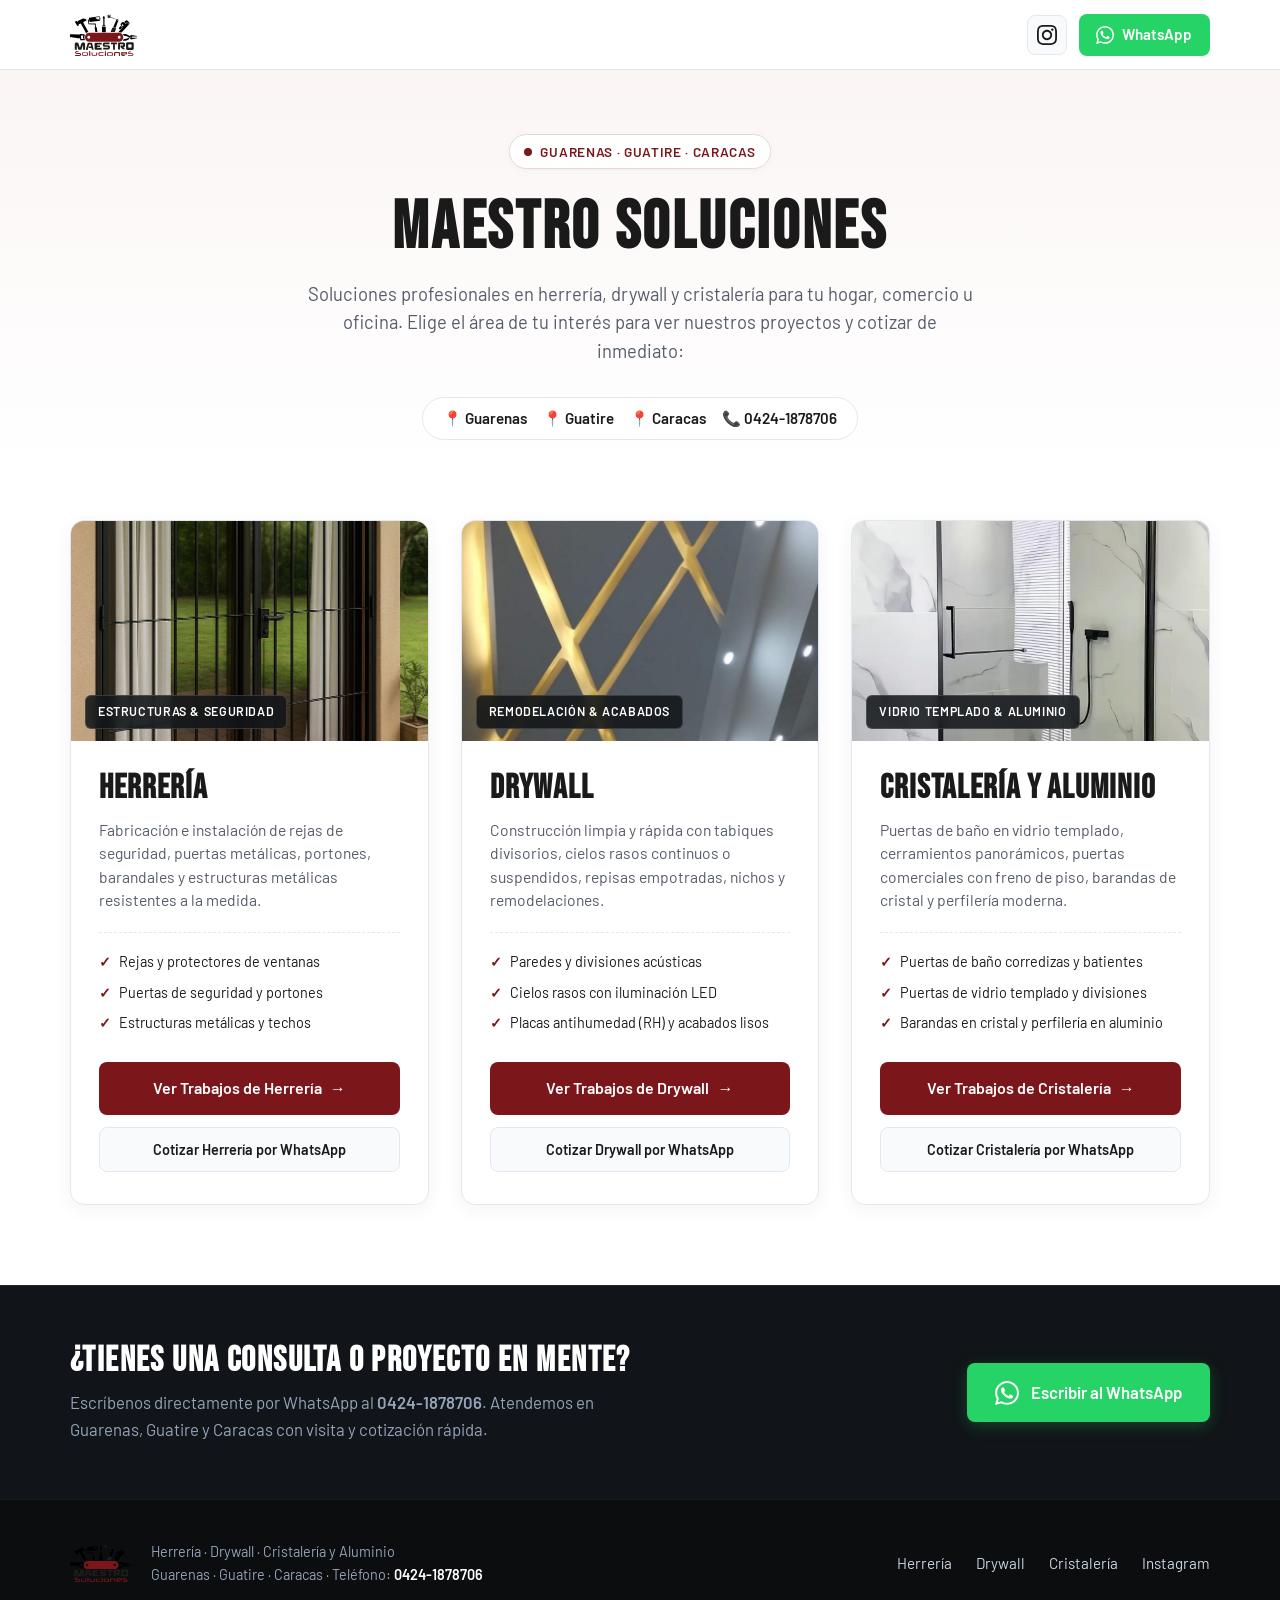
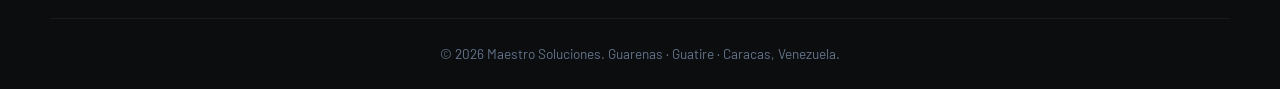
==== commit 1b85815f: "Add Maestro Soluciones landing page Create a responsive Spanish-language hub for Herrería, Drywall, " ====
--- a/index.html
+++ b/index.html
@@ -3,34 +3,65 @@
 <head>
   <meta charset="utf-8">
   <meta name="viewport" content="width=device-width, initial-scale=1, viewport-fit=cover">
-  <title>Maestro Soluciones | Drywall, Cristalería y Aluminio en Guarenas y Guatire</title>
-  <meta name="description" content="Instalación de drywall, cristalería, ventanas y puertas de aluminio en Guarenas y Guatire. Servicio a domicilio en Estado Miranda. Presupuesto gratis por WhatsApp: 0424-1878706.">
+  <title>Maestro Soluciones | Herrería, Drywall, Cristalería y Aluminio</title>
+  <meta name="description" content="Soluciones profesionales en herrería, drywall, cristalería y perfilería de aluminio en Guarenas, Guatire y Caracas. Trabajos a medida, garantía y presupuesto directo por WhatsApp: 0424-1878706.">
+  <meta name="keywords" content="herrería, drywall, cristalería, aluminio, rejas de seguridad, puertas de baño, tabiquería, cielos rasos, ventanas panorámicas, Guarenas, Guatire, Caracas, Maestro Soluciones">
+  <meta name="robots" content="index, follow, max-image-preview:large, max-snippet:-1, max-video-preview:-1">
+  <meta name="theme-color" content="#7b161b">
   
+  <!-- Geo-Targeting Local SEO (Venezuela - Miranda / Gran Caracas) -->
+  <meta name="geo.region" content="VE-M">
+  <meta name="geo.placename" content="Guarenas, Guatire, Caracas">
+  <meta name="geo.position" content="10.4739;-66.5372">
+  <meta name="ICBM" content="10.4739, -66.5372">
+
   <!-- Canonical & Favicons -->
   <link rel="canonical" href="https://maestro-soluciones.com/">
   <link rel="icon" href="logo.svg" type="image/svg+xml">
   <link rel="apple-touch-icon" href="logo.svg">
-  
-  <!-- Open Graph -->
+
+  <!-- Open Graph / Redes Sociales & WhatsApp Preview -->
+  <meta property="og:site_name" content="Maestro Soluciones">
   <meta property="og:type" content="website">
   <meta property="og:url" content="https://maestro-soluciones.com/">
-  <meta property="og:title" content="Maestro Soluciones | Drywall, Cristalería y Aluminio en Guarenas y Guatire">
-  <meta property="og:description" content="Drywall, cristalería, ventanas y puertas de aluminio en Guarenas, Guatire y Caracas. Cotiza al 0424-1878706.">
+  <meta property="og:title" content="Maestro Soluciones | Herrería, Drywall, Cristalería y Aluminio">
+  <meta property="og:description" content="Fabricación e instalación profesional de herrería, drywall, cristalería y perfilería de aluminio en Guarenas, Guatire y Caracas. Cotiza al 0424-1878706.">
   <meta property="og:image" content="https://maestro-soluciones.com/img/og-preview.jpg">
+  <meta property="og:image:width" content="1200">
+  <meta property="og:image:height" content="630">
+  <meta property="og:image:alt" content="Maestro Soluciones - Herrería, Drywall y Cristalería">
   <meta property="og:locale" content="es_VE">
+
+  <!-- Twitter Card -->
+  <meta name="twitter:card" content="summary_large_image">
+  <meta name="twitter:title" content="Maestro Soluciones | Herrería, Drywall, Cristalería y Aluminio">
+  <meta name="twitter:description" content="Soluciones profesionales en herrería, drywall, cristalería y aluminio en Guarenas, Guatire y Caracas. Presupuesto directo por WhatsApp.">
+  <meta name="twitter:image" content="https://maestro-soluciones.com/img/og-preview.jpg">
 
   <!-- Estilos -->
   <link rel="stylesheet" href="css/styles.css">
 
-  <!-- JSON-LD Datos Estructurados -->
+  <!-- JSON-LD Datos Estructurados Schema.org -->
   <script type="application/ld+json">
   {
     "@context": "https://schema.org",
     "@type": "HomeAndConstructionBusiness",
+    "@id": "https://maestro-soluciones.com/#organization",
     "name": "Maestro Soluciones",
     "url": "https://maestro-soluciones.com",
-    "description": "Drywall, cristalería, ventanas y puertas de aluminio en Guarenas, Guatire y Caracas.",
+    "logo": "https://maestro-soluciones.com/logo.svg",
+    "image": "https://maestro-soluciones.com/img/og-preview.jpg",
+    "description": "Soluciones integrales de construcción, herrería, estructuras metálicas, drywall y cristalería en Guarenas, Guatire y Caracas.",
     "telephone": "+584241878706",
+    "priceRange": "$$",
+    "currenciesAccepted": "USD, VES",
+    "paymentAccepted": "Efectivo, Pago Móvil, Transferencia Bancaria, Zelle",
+    "address": {
+      "@type": "PostalAddress",
+      "addressLocality": "Guarenas",
+      "addressRegion": "Miranda",
+      "addressCountry": "VE"
+    },
     "geo": {
       "@type": "GeoCoordinates",
       "latitude": "10.4739",
@@ -44,55 +75,58 @@
         "closes": "18:00"
       }
     ],
+    "areaServed": [
+      { "@type": "City", "name": "Guarenas" },
+      { "@type": "City", "name": "Guatire" },
+      { "@type": "City", "name": "Caracas" }
+    ],
     "hasOfferCatalog": {
       "@type": "OfferCatalog",
-      "name": "Servicios",
+      "name": "Servicios de Construcción y Remodelación",
       "itemListElement": [
-        {"@type": "Offer", "itemOffered": {"@type": "Service", "name": "Instalación de Drywall en Guarenas"}},
-        {"@type": "Offer", "itemOffered": {"@type": "Service", "name": "Cristalería y vidrio templado en Guatire"}},
-        {"@type": "Offer", "itemOffered": {"@type": "Service", "name": "Ventanas de aluminio en Estado Miranda"}},
-        {"@type": "Offer", "itemOffered": {"@type": "Service", "name": "Puertas de aluminio en Guarenas"}},
-        {"@type": "Offer", "itemOffered": {"@type": "Service", "name": "Divisiones de oficina en Guatire"}}
+        {
+          "@type": "Offer",
+          "itemOffered": {
+            "@type": "Service",
+            "name": "Herrería y Estructuras Metálicas",
+            "url": "https://herreria.maestro-soluciones.com/"
+          }
+        },
+        {
+          "@type": "Offer",
+          "itemOffered": {
+            "@type": "Service",
+            "name": "Drywall y Tabiquería",
+            "url": "https://drywall.maestro-soluciones.com/"
+          }
+        },
+        {
+          "@type": "Offer",
+          "itemOffered": {
+            "@type": "Service",
+            "name": "Cristalería y Aluminio",
+            "url": "https://cristaleria.maestro-soluciones.com/"
+          }
+        }
       ]
     },
     "sameAs": [
       "https://www.instagram.com/maestro_soluciones"
-    ],
-    "areaServed": [
-      { "@type": "City", "name": "Guarenas" },
-      { "@type": "City", "name": "Guatire" },
-      { "@type": "City", "name": "Caracas" },
-      { "@type": "AdministrativeArea", "name": "Estado Miranda" }
-    ],
-    "address": {
-      "@type": "PostalAddress",
-      "addressLocality": "Guarenas",
-      "addressRegion": "Miranda",
-      "addressCountry": "VE"
-    }
+    ]
   }
   </script>
 </head>
 <body>
 
   <!-- ==========================================================================
-       ENCABEZADO CLARO Y MODERNO
+       ENCABEZADO
        ========================================================================== -->
-  <header class="site-header" id="cabecera">
+  <header class="site-header">
     <div class="wrap header-wrap">
-      <!-- Logo -->
-      <a href="#inicio" class="brand" aria-label="Maestro Soluciones - Inicio">
+      <a href="https://maestro-soluciones.com/" class="brand" aria-label="Maestro Soluciones - Inicio">
         <img src="logo.svg" alt="Maestro Soluciones" class="brand-logo" width="130" height="40">
       </a>
 
-      <!-- Navegación desktop -->
-      <nav class="header-nav" aria-label="Navegación principal">
-        <a href="#galeria">Trabajos</a>
-        <a href="#servicios">Servicios</a>
-        <a href="#contacto">Contacto</a>
-      </nav>
-
-      <!-- Acciones: Instagram + WhatsApp -->
       <div class="header-actions">
         <a class="btn-header-social" href="https://instagram.com/maestro_soluciones" target="_blank" rel="noopener noreferrer" aria-label="Instagram @maestro_soluciones" title="@maestro_soluciones">
           <svg viewBox="0 0 24 24" class="social-svg" aria-hidden="true"><path d="M12 2.163c3.204 0 3.584.012 4.85.07 3.252.148 4.771 1.691 4.919 4.919.058 1.265.069 1.645.069 4.849 0 3.205-.012 3.584-.069 4.849-.149 3.225-1.664 4.771-4.919 4.919-1.266.058-1.644.07-4.85.07-3.204 0-3.584-.012-4.849-.07-3.26-.149-4.771-1.699-4.919-4.92-.058-1.265-.07-1.644-.07-4.849 0-3.204.013-3.583.07-4.849.149-3.227 1.664-4.771 4.919-4.919 1.266-.057 1.645-.069 4.849-.069zm0-2.163c-3.259 0-3.667.014-4.947.072-4.358.2-6.78 2.618-6.98 6.98-.059 1.281-.073 1.689-.073 4.948 0 3.259.014 3.668.072 4.948.2 4.358 2.618 6.78 6.98 6.98 1.281.058 1.689.072 4.948.072 3.259 0 3.668-.014 4.948-.072 4.354-.2 6.782-2.618 6.979-6.98.059-1.28.073-1.689.073-4.948 0-3.259-.014-3.667-.072-4.947-.196-4.354-2.617-6.78-6.979-6.98-1.281-.059-1.69-.073-4.949-.073zm0 5.838c-3.403 0-6.162 2.759-6.162 6.162s2.759 6.163 6.162 6.163 6.162-2.759 6.162-6.163c0-3.403-2.759-6.162-6.162-6.162zm0 10.162c-2.209 0-4-1.79-4-4 0-2.209 1.791-4 4-4s4 1.791 4 4c0 2.21-1.791 4-4 4zm6.406-11.845c-.796 0-1.441.645-1.441 1.44s.645 1.44 1.441 1.44c.795 0 1.439-.645 1.439-1.44s-.644-1.44-1.439-1.44z"/></svg>
@@ -105,762 +139,167 @@
     </div>
   </header>
 
-  <main id="inicio">
+  <!-- ==========================================================================
+       HERO PRINCIPAL CON RESUMEN BREVE
+       ========================================================================== -->
+  <main>
+    <section class="hub-hero">
+      <div class="wrap">
+        <div class="hero-badge">
+          <span class="badge-dot"></span>
+          Guarenas · Guatire · Caracas
+        </div>
+        <h1>Maestro Soluciones</h1>
+        <p class="hub-hero-desc">
+          Soluciones profesionales en herrería, drywall y cristalería para tu hogar, comercio u oficina. Elige el área de tu interés para ver nuestros proyectos y cotizar de inmediato:
+        </p>
+        <div class="hub-cobertura">
+          <span>📍 Guarenas</span>
+          <span>📍 Guatire</span>
+          <span>📍 Caracas</span>
+          <span>📞 0424-1878706</span>
+        </div>
+      </div>
+    </section>
 
     <!-- ==========================================================================
-         HERO SECTION: DIRECTO Y SIN SATURACIÓN
+         TARJETAS VISUALES CON FOTO REAL
          ========================================================================== -->
-    <section class="hero-section">
-      <div class="wrap hero-grid">
-        <div class="hero-content">
-          <div class="hero-badge">
-            <span class="badge-dot"></span>
-            Servicio Directo en Guarenas · Guatire · Caracas
-          </div>
-          <h1>
-            Drywall, Cristalería y Aluminio
-            <span class="hero-subtitulo">Transformamos tus espacios con acabados modernos y de alta calidad.</span>
-          </h1>
-          <p class="hero-desc">
-            Instalación de drywall, ventanas y puertas de aluminio, cristales templados, divisiones de oficina y cielos rasos. Presupuesto directo al WhatsApp sin rodeos ni intermediarios.
-          </p>
-
-          <!-- Acción directa -->
-          <div class="hero-acciones">
-            <a class="btn btn-wa-grande" href="https://wa.me/584241878706?text=Hola%20Maestro%20Soluciones%2C%20vi%20su%20p%C3%A1gina%20y%20quiero%20solicitar%20un%20presupuesto%20para%20un%20trabajo." aria-label="Presupuesto directo por WhatsApp">
-              <svg class="btn-icono" viewBox="0 0 24 24"><path d="M.057 24l1.687-6.163c-1.041-1.804-1.588-3.849-1.587-5.946.003-6.556 5.338-11.891 11.893-11.891 3.181.001 6.167 1.24 8.413 3.488 2.245 2.248 3.481 5.236 3.48 8.414-.003 6.557-5.338 11.892-11.893 11.892-1.99-.001-3.951-.5-5.688-1.448l-6.305 1.654zm6.597-3.807c1.676.995 3.276 1.591 5.392 1.592 5.448 0 9.886-4.434 9.889-9.885.002-5.462-4.415-9.89-9.881-9.892-5.452 0-9.887 4.434-9.889 9.884-.001 2.225.651 3.891 1.746 5.634l-.999 3.648 3.742-.981zm11.387-5.464c-.074-.124-.272-.198-.57-.347-.297-.149-1.758-.868-2.031-.967-.272-.099-.47-.149-.669.149-.198.297-.768.967-.941 1.165-.173.198-.347.223-.644.074-.297-.149-1.255-.462-2.39-1.475-.883-.788-1.48-1.761-1.653-2.059-.173-.297-.018-.458.13-.606.134-.133.297-.347.446-.521.151-.172.2-.296.3-.495.099-.198.05-.372-.025-.521-.075-.148-.669-1.611-.916-2.206-.242-.579-.487-.501-.669-.51l-.57-.01c-.198 0-.52.074-.792.372s-1.04 1.016-1.04 2.479 1.065 2.876 1.213 3.074c.149.198 2.095 3.2 5.076 4.487.709.306 1.263.489 1.694.626.712.226 1.36.194 1.872.118.572-.085 1.758-.719 2.006-1.413.248-.695.248-1.29.173-1.414z"/></svg>
-              <span>Pedir Presupuesto — WhatsApp</span>
-            </a>
-            <span class="hero-num">📞 0424-1878706</span>
-          </div>
-
-          <!-- Puntos Clave -->
-          <div class="hero-puntos">
-            <span class="punto-chip">⚡ Cotización Rápida</span>
-            <span class="punto-chip">📐 Visita y Medición</span>
-            <span class="punto-chip">🛡️ Trabajo Garantizado</span>
-          </div>
-        </div>
-
-        <!-- Tarjeta Visual del Logotipo Maestro Soluciones -->
-        <div class="hero-visual">
-          <div class="placa-logo-card">
-            <img src="logo.svg" alt="Logotipo oficial de Maestro Soluciones" class="placa-logo-img" width="380" height="236">
-            <div class="placa-logo-badge">DRYWALL · CRISTALERÍA · ALUMINIO</div>
-          </div>
+    <section class="seccion-subdominios" aria-label="Nuestras áreas de trabajo">
+      <div class="wrap">
+        <div class="subdominios-grid">
+
+          <!-- 1. HERRERÍA -->
+          <article class="subdominio-card">
+            <div class="card-img-wrap">
+              <img src="img/card-herreria.jpg" alt="Fabricación e instalación de rejas de seguridad y herrería" loading="lazy" width="480" height="320">
+              <span class="card-category-badge">Estructuras &amp; Seguridad</span>
+            </div>
+            <div class="card-body">
+              <div class="card-top">
+                <h2>Herrería</h2>
+                <p>Fabricación e instalación de rejas de seguridad, puertas metálicas, portones, barandales y estructuras metálicas resistentes a la medida.</p>
+                <ul class="card-features">
+                  <li>Rejas y protectores de ventanas</li>
+                  <li>Puertas de seguridad y portones</li>
+                  <li>Estructuras metálicas y techos</li>
+                </ul>
+              </div>
+              <div class="card-actions">
+                <a href="https://herreria.maestro-soluciones.com/" class="btn-card-primary" target="_blank" rel="noopener noreferrer">
+                  <span>Ver Trabajos de Herrería</span>
+                  <span>→</span>
+                </a>
+                <a href="https://wa.me/584241878706?text=Hola%20Maestro%20Soluciones%2C%20vi%20su%20portal%20y%20quiero%20solicitar%20un%20presupuesto%20para%20un%20trabajo%20de%20herreria." class="btn-card-wa" target="_blank" rel="noopener noreferrer">
+                  <span>Cotizar Herrería por WhatsApp</span>
+                </a>
+              </div>
+            </div>
+          </article>
+
+          <!-- 2. DRYWALL -->
+          <article class="subdominio-card">
+            <div class="card-img-wrap">
+              <img src="img/card-drywall.jpg" alt="Instalación de cielos rasos, tabiquería y paredes en drywall" loading="lazy" width="480" height="320">
+              <span class="card-category-badge">Remodelación &amp; Acabados</span>
+            </div>
+            <div class="card-body">
+              <div class="card-top">
+                <h2>Drywall</h2>
+                <p>Construcción limpia y rápida con tabiques divisorios, cielos rasos continuos o suspendidos, repisas empotradas, nichos y remodelaciones.</p>
+                <ul class="card-features">
+                  <li>Paredes y divisiones acústicas</li>
+                  <li>Cielos rasos con iluminación LED</li>
+                  <li>Placas antihumedad (RH) y acabados lisos</li>
+                </ul>
+              </div>
+              <div class="card-actions">
+                <a href="https://drywall.maestro-soluciones.com/" class="btn-card-primary" target="_blank" rel="noopener noreferrer">
+                  <span>Ver Trabajos de Drywall</span>
+                  <span>→</span>
+                </a>
+                <a href="https://wa.me/584241878706?text=Hola%20Maestro%20Soluciones%2C%20vi%20su%20portal%20y%20quiero%20solicitar%20un%20presupuesto%20para%20un%20trabajo%20de%20drywall." class="btn-card-wa" target="_blank" rel="noopener noreferrer">
+                  <span>Cotizar Drywall por WhatsApp</span>
+                </a>
+              </div>
+            </div>
+          </article>
+
+          <!-- 3. CRISTALERÍA Y ALUMINIO -->
+          <article class="subdominio-card">
+            <div class="card-img-wrap">
+              <img src="img/card-cristaleria.jpg" alt="Puertas de baño en vidrio templado y perfilería de aluminio" loading="lazy" width="480" height="320">
+              <span class="card-category-badge">Vidrio Templado &amp; Aluminio</span>
+            </div>
+            <div class="card-body">
+              <div class="card-top">
+                <h2>Cristalería y Aluminio</h2>
+                <p>Puertas de baño en vidrio templado, cerramientos panorámicos, puertas comerciales con freno de piso, barandas de cristal y perfilería moderna.</p>
+                <ul class="card-features">
+                  <li>Puertas de baño corredizas y batientes</li>
+                  <li>Puertas de vidrio templado y divisiones</li>
+                  <li>Barandas en cristal y perfilería en aluminio</li>
+                </ul>
+              </div>
+              <div class="card-actions">
+                <a href="https://cristaleria.maestro-soluciones.com/" class="btn-card-primary" target="_blank" rel="noopener noreferrer">
+                  <span>Ver Trabajos de Cristalería</span>
+                  <span>→</span>
+                </a>
+                <a href="https://wa.me/584241878706?text=Hola%20Maestro%20Soluciones%2C%20vi%20su%20portal%20y%20quiero%20solicitar%20un%20presupuesto%20para%20un%20trabajo%20de%20cristaler%C3%ADa%20y%20aluminio." class="btn-card-wa" target="_blank" rel="noopener noreferrer">
+                  <span>Cotizar Cristalería por WhatsApp</span>
+                </a>
+              </div>
+            </div>
+          </article>
+
         </div>
       </div>
     </section>
 
     <!-- ==========================================================================
-         CINTA DE COBERTURA
+         BANNER DE CONTACTO RÁPIDO
          ========================================================================== -->
-    <section class="cobertura-banner" aria-label="Zonas de trabajo">
-      <div class="wrap cobertura-wrap">
-        <span class="cobertura-label">Atención en:</span>
-        <div class="cobertura-items">
-          <span class="cobertura-item">📍 Guarenas</span>
-          <span class="cobertura-item">📍 Guatire</span>
-          <span class="cobertura-item">📍 Caracas</span>
-          <span class="cobertura-item">📍 Estado Miranda</span>
-        </div>
+    <section class="hub-banner-contacto">
+      <div class="wrap banner-contacto-wrap">
+        <div class="banner-contacto-texto">
+          <h3>¿Tienes una consulta o proyecto en mente?</h3>
+          <p>Escríbenos directamente por WhatsApp al <strong>0424-1878706</strong>. Atendemos en Guarenas, Guatire y Caracas con visita y cotización rápida.</p>
+        </div>
+        <a class="btn-wa-hero" href="https://wa.me/584241878706?text=Hola%20Maestro%20Soluciones%2C%20vi%20su%20portal%20y%20quiero%20solicitar%20un%20presupuesto." target="_blank" rel="noopener noreferrer">
+          <svg viewBox="0 0 24 24" class="btn-wa-hero-icon" aria-hidden="true"><path d="M.057 24l1.687-6.163c-1.041-1.804-1.588-3.849-1.587-5.946.003-6.556 5.338-11.891 11.893-11.891 3.181.001 6.167 1.24 8.413 3.488 2.245 2.248 3.481 5.236 3.48 8.414-.003 6.557-5.338 11.892-11.893 11.892-1.99-.001-3.951-.5-5.688-1.448l-6.305 1.654zm6.597-3.807c1.676.995 3.276 1.591 5.392 1.592 5.448 0 9.886-4.434 9.889-9.885.002-5.462-4.415-9.89-9.881-9.892-5.452 0-9.887 4.434-9.889 9.884-.001 2.225.651 3.891 1.746 5.634l-.999 3.648 3.742-.981zm11.387-5.464c-.074-.124-.272-.198-.57-.347-.297-.149-1.758-.868-2.031-.967-.272-.099-.47-.149-.669.149-.198.297-.768.967-.941 1.165-.173.198-.347.223-.644.074-.297-.149-1.255-.462-2.39-1.475-.883-.788-1.48-1.761-1.653-2.059-.173-.297-.018-.458.13-.606.134-.133.297-.347.446-.521.151-.172.2-.296.3-.495.099-.198.05-.372-.025-.521-.075-.148-.669-1.611-.916-2.206-.242-.579-.487-.501-.669-.51l-.57-.01c-.198 0-.52.074-.792.372s-1.04 1.016-1.04 2.479 1.065 2.876 1.213 3.074c.149.198 2.095 3.2 5.076 4.487.709.306 1.263.489 1.694.626.712.226 1.36.194 1.872.118.572-.085 1.758-.719 2.006-1.413.248-.695.248-1.29.173-1.414z"/></svg>
+          <span>Escribir al WhatsApp</span>
+        </a>
       </div>
     </section>
-
-    <!-- ==========================================================================
-         GALERÍA DE OBRAS REALES CON FILTROS Y LIGHTBOX
-         ========================================================================== -->
-    <section class="seccion seccion-galeria" id="galeria">
-      <div class="wrap">
-        <div class="seccion-cabecera">
-          <span class="seccion-sub">Fotos Reales de Nuestros Trabajos</span>
-          <h2>Trabajos Realizados</h2>
-        </div>
-
-        <!-- Filtros por Tipo de Trabajo -->
-        <div class="galeria-filtros" id="galeria-filtros" role="tablist" aria-label="Filtrar trabajos">
-          <button class="filtro-btn activo" data-filtro="todos" role="tab" aria-selected="true">Todos</button>
-          <button class="filtro-btn" data-filtro="cristaleria" role="tab" aria-selected="false">Cristalería y Vidrio</button>
-          <button class="filtro-btn" data-filtro="aluminio" role="tab" aria-selected="false">Ventanas y Aluminio</button>
-          <button class="filtro-btn" data-filtro="drywall" role="tab" aria-selected="false">Drywall y Cielos Rasos</button>
-        </div>
-
-        <!-- Galería de fotos reales -->
-        <div class="galeria-stream" id="galeria-stream">
-
-          <!-- ==================== CRISTALERÍA Y ALUMINIO ==================== -->
-          <article class="galeria-card scroll-reveal" data-category="cristaleria" data-src="img/cristaleria y aluminio/WhatsApp Image 2026-10-19 at 7.46.05 PM.jpeg" data-title="Fachada de Vidrio y Aluminio" data-tag="Cristalería">
-            <div class="galeria-img-wrap">
-              <img src="img/cristaleria y aluminio/WhatsApp Image 2026-10-19 at 7.46.05 PM.jpeg" alt="Fachada de Vidrio y Aluminio" loading="lazy" width="600" height="450">
-              <span class="galeria-badge">Cristalería</span>
-            </div>
-            <div class="galeria-pie">
-              <h3>Fachada de Vidrio y Aluminio</h3>
-              <p>Instalación de fachada con perfiles de aluminio y vidrio templado.</p>
-            </div>
-          </article>
-
-          <article class="galeria-card scroll-reveal" data-category="aluminio" data-src="img/cristaleria y aluminio/WhatsApp Image 2026-10-19 at 7.46.06 PM (1).jpeg" data-title="Ventana de Aluminio Residencial" data-tag="Ventanas y Aluminio">
-            <div class="galeria-img-wrap">
-              <img src="img/cristaleria y aluminio/WhatsApp Image 2026-10-19 at 7.46.06 PM (1).jpeg" alt="Ventana de Aluminio Residencial" loading="lazy" width="600" height="450">
-              <span class="galeria-badge">Ventanas y Aluminio</span>
-            </div>
-            <div class="galeria-pie">
-              <h3>Ventana de Aluminio Residencial</h3>
-              <p>Ventana corrediza de aluminio con cristal de alta resistencia.</p>
-            </div>
-          </article>
-
-          <article class="galeria-card scroll-reveal" data-category="aluminio" data-src="img/cristaleria y aluminio/WhatsApp Image 2026-10-19 at 7.46.06 PM.jpeg" data-title="Puerta de Aluminio y Vidrio" data-tag="Ventanas y Aluminio">
-            <div class="galeria-img-wrap">
-              <img src="img/cristaleria y aluminio/WhatsApp Image 2026-10-19 at 7.46.06 PM.jpeg" alt="Puerta de Aluminio y Vidrio" loading="lazy" width="600" height="450">
-              <span class="galeria-badge">Ventanas y Aluminio</span>
-            </div>
-            <div class="galeria-pie">
-              <h3>Puerta de Aluminio y Vidrio</h3>
-              <p>Puerta de aluminio con panel de cristal templado para entrada principal.</p>
-            </div>
-          </article>
-
-          <article class="galeria-card scroll-reveal" data-category="cristaleria" data-src="img/cristaleria y aluminio/WhatsApp Image 2026-10-19 at 7.46.07 PM (1).jpeg" data-title="Cerramiento de Vidrio Comercial" data-tag="Cristalería">
-            <div class="galeria-img-wrap">
-              <img src="img/cristaleria y aluminio/WhatsApp Image 2026-10-19 at 7.46.07 PM (1).jpeg" alt="Cerramiento de Vidrio Comercial" loading="lazy" width="600" height="450">
-              <span class="galeria-badge">Cristalería</span>
-            </div>
-            <div class="galeria-pie">
-              <h3>Cerramiento de Vidrio Comercial</h3>
-              <p>Cerramiento total de local con cristal templado y perfilería de aluminio.</p>
-            </div>
-          </article>
-
-          <article class="galeria-card scroll-reveal" data-category="cristaleria" data-src="img/cristaleria y aluminio/WhatsApp Image 2026-10-19 at 7.46.07 PM (2).jpeg" data-title="División de Oficina en Vidrio" data-tag="Cristalería">
-            <div class="galeria-img-wrap">
-              <img src="img/cristaleria y aluminio/WhatsApp Image 2026-10-19 at 7.46.07 PM (2).jpeg" alt="División de Oficina en Vidrio" loading="lazy" width="600" height="450">
-              <span class="galeria-badge">Cristalería</span>
-            </div>
-            <div class="galeria-pie">
-              <h3>División de Oficina en Vidrio</h3>
-              <p>Tabique divisorio de vidrio templado con marco de aluminio para oficinas.</p>
-            </div>
-          </article>
-
-          <article class="galeria-card scroll-reveal" data-category="cristaleria" data-src="img/cristaleria y aluminio/WhatsApp Image 2026-10-19 at 7.46.07 PM (3).jpeg" data-title="Ventanal de Gran Formato" data-tag="Cristalería">
-            <div class="galeria-img-wrap">
-              <img src="img/cristaleria y aluminio/WhatsApp Image 2026-10-19 at 7.46.07 PM (3).jpeg" alt="Ventanal de Gran Formato" loading="lazy" width="600" height="450">
-              <span class="galeria-badge">Cristalería</span>
-            </div>
-            <div class="galeria-pie">
-              <h3>Ventanal de Gran Formato</h3>
-              <p>Ventanal panorámico en aluminio con vidrio de seguridad laminado.</p>
-            </div>
-          </article>
-
-          <article class="galeria-card scroll-reveal" data-category="aluminio" data-src="img/cristaleria y aluminio/WhatsApp Image 2026-10-19 at 7.46.07 PM.jpeg" data-title="Sistema de Puertas Corredizas" data-tag="Ventanas y Aluminio">
-            <div class="galeria-img-wrap">
-              <img src="img/cristaleria y aluminio/WhatsApp Image 2026-10-19 at 7.46.07 PM.jpeg" alt="Sistema de Puertas Corredizas" loading="lazy" width="600" height="450">
-              <span class="galeria-badge">Ventanas y Aluminio</span>
-            </div>
-            <div class="galeria-pie">
-              <h3>Sistema de Puertas Corredizas</h3>
-              <p>Puertas corredizas de aluminio y cristal para terrazas y balcones.</p>
-            </div>
-          </article>
-
-          <article class="galeria-card scroll-reveal" data-category="aluminio" data-src="img/cristaleria y aluminio/WhatsApp Image 2026-10-19 at 7.46.08 PM (1).jpeg" data-title="Fachada Empresarial en Aluminio" data-tag="Ventanas y Aluminio">
-            <div class="galeria-img-wrap">
-              <img src="img/cristaleria y aluminio/WhatsApp Image 2026-10-19 at 7.46.08 PM (1).jpeg" alt="Fachada Empresarial en Aluminio" loading="lazy" width="600" height="450">
-              <span class="galeria-badge">Ventanas y Aluminio</span>
-            </div>
-            <div class="galeria-pie">
-              <h3>Fachada Empresarial en Aluminio</h3>
-              <p>Fachada completa de empresa con estructura de aluminio y cristal.</p>
-            </div>
-          </article>
-
-          <article class="galeria-card scroll-reveal" data-category="aluminio" data-src="img/cristaleria y aluminio/WhatsApp Image 2026-10-19 at 7.46.08 PM (2).jpeg" data-title="Ventanas Fijas de Aluminio" data-tag="Ventanas y Aluminio">
-            <div class="galeria-img-wrap">
-              <img src="img/cristaleria y aluminio/WhatsApp Image 2026-10-19 at 7.46.08 PM (2).jpeg" alt="Ventanas Fijas de Aluminio" loading="lazy" width="600" height="450">
-              <span class="galeria-badge">Ventanas y Aluminio</span>
-            </div>
-            <div class="galeria-pie">
-              <h3>Ventanas Fijas de Aluminio</h3>
-              <p>Ventanas fijas con perfiles de aluminio anodizado y vidrio claro.</p>
-            </div>
-          </article>
-
-          <article class="galeria-card scroll-reveal" data-category="aluminio" data-src="img/cristaleria y aluminio/WhatsApp Image 2026-10-19 at 7.46.08 PM (3).jpeg" data-title="Celosías y Persianas de Aluminio" data-tag="Ventanas y Aluminio">
-            <div class="galeria-img-wrap">
-              <img src="img/cristaleria y aluminio/WhatsApp Image 2026-10-19 at 7.46.08 PM (3).jpeg" alt="Celosías y Persianas de Aluminio" loading="lazy" width="600" height="450">
-              <span class="galeria-badge">Ventanas y Aluminio</span>
-            </div>
-            <div class="galeria-pie">
-              <h3>Celosías y Persianas de Aluminio</h3>
-              <p>Instalación de celosías de aluminio para ventilación y privacidad.</p>
-            </div>
-          </article>
-
-          <article class="galeria-card scroll-reveal" data-category="cristaleria" data-src="img/cristaleria y aluminio/WhatsApp Image 2026-10-19 at 7.46.08 PM (4).jpeg" data-title="Puerta Principal de Vidrio" data-tag="Cristalería">
-            <div class="galeria-img-wrap">
-              <img src="img/cristaleria y aluminio/WhatsApp Image 2026-10-19 at 7.46.08 PM (4).jpeg" alt="Puerta Principal de Vidrio" loading="lazy" width="600" height="450">
-              <span class="galeria-badge">Cristalería</span>
-            </div>
-            <div class="galeria-pie">
-              <h3>Puerta Principal de Vidrio</h3>
-              <p>Puerta batiente de vidrio templado con herrajes de acero inoxidable.</p>
-            </div>
-          </article>
-
-          <article class="galeria-card scroll-reveal" data-category="aluminio" data-src="img/cristaleria y aluminio/WhatsApp Image 2026-10-19 at 7.46.08 PM.jpeg" data-title="Marco de Aluminio para Ventana" data-tag="Ventanas y Aluminio">
-            <div class="galeria-img-wrap">
-              <img src="img/cristaleria y aluminio/WhatsApp Image 2026-10-19 at 7.46.08 PM.jpeg" alt="Marco de Aluminio para Ventana" loading="lazy" width="600" height="450">
-              <span class="galeria-badge">Ventanas y Aluminio</span>
-            </div>
-            <div class="galeria-pie">
-              <h3>Marco de Aluminio para Ventana</h3>
-              <p>Marcos de aluminio a medida para ventanas residenciales y comerciales.</p>
-            </div>
-          </article>
-
-          <article class="galeria-card scroll-reveal" data-category="cristaleria" data-src="img/cristaleria y aluminio/WhatsApp Image 2026-10-19 at 7.46.09 PM (1).jpeg" data-title="Mampara de Baño en Vidrio" data-tag="Cristalería">
-            <div class="galeria-img-wrap">
-              <img src="img/cristaleria y aluminio/WhatsApp Image 2026-10-19 at 7.46.09 PM (1).jpeg" alt="Mampara de Baño en Vidrio" loading="lazy" width="600" height="450">
-              <span class="galeria-badge">Cristalería</span>
-            </div>
-            <div class="galeria-pie">
-              <h3>Mampara de Baño en Vidrio</h3>
-              <p>Mampara de ducha en vidrio templado con acabado fino y seguro.</p>
-            </div>
-          </article>
-
-          <article class="galeria-card scroll-reveal" data-category="aluminio" data-src="img/cristaleria y aluminio/WhatsApp Image 2026-10-19 at 7.46.09 PM (2).jpeg" data-title="Perfil de Aluminio en Obra" data-tag="Ventanas y Aluminio">
-            <div class="galeria-img-wrap">
-              <img src="img/cristaleria y aluminio/WhatsApp Image 2026-10-19 at 7.46.09 PM (2).jpeg" alt="Perfil de Aluminio en Obra" loading="lazy" width="600" height="450">
-              <span class="galeria-badge">Ventanas y Aluminio</span>
-            </div>
-            <div class="galeria-pie">
-              <h3>Perfil de Aluminio en Obra</h3>
-              <p>Instalación y nivelación de perfiles de aluminio para ventanas.</p>
-            </div>
-          </article>
-
-          <article class="galeria-card scroll-reveal" data-category="cristaleria" data-src="img/cristaleria y aluminio/WhatsApp Image 2026-10-19 at 7.46.09 PM.jpeg" data-title="Vitrina Comercial de Vidrio" data-tag="Cristalería">
-            <div class="galeria-img-wrap">
-              <img src="img/cristaleria y aluminio/WhatsApp Image 2026-10-19 at 7.46.09 PM.jpeg" alt="Vitrina Comercial de Vidrio" loading="lazy" width="600" height="450">
-              <span class="galeria-badge">Cristalería</span>
-            </div>
-            <div class="galeria-pie">
-              <h3>Vitrina Comercial de Vidrio</h3>
-              <p>Vitrina de exhibición en vidrio y aluminio para negocio comercial.</p>
-            </div>
-          </article>
-
-          <article class="galeria-card scroll-reveal" data-category="aluminio" data-src="img/cristaleria y aluminio/WhatsApp Image 2026-10-19 at 7.46.10 PM (1).jpeg" data-title="Puertas de Aluminio Oscilantes" data-tag="Ventanas y Aluminio">
-            <div class="galeria-img-wrap">
-              <img src="img/cristaleria y aluminio/WhatsApp Image 2026-10-19 at 7.46.10 PM (1).jpeg" alt="Puertas de Aluminio Oscilantes" loading="lazy" width="600" height="450">
-              <span class="galeria-badge">Ventanas y Aluminio</span>
-            </div>
-            <div class="galeria-pie">
-              <h3>Puertas de Aluminio Oscilantes</h3>
-              <p>Sistema de puertas de aluminio con hojas oscilantes para oficina.</p>
-            </div>
-          </article>
-
-          <article class="galeria-card scroll-reveal" data-category="cristaleria" data-src="img/cristaleria y aluminio/WhatsApp Image 2026-10-19 at 7.46.10 PM.jpeg" data-title="Cristal en Fachada Exterior" data-tag="Cristalería">
-            <div class="galeria-img-wrap">
-              <img src="img/cristaleria y aluminio/WhatsApp Image 2026-10-19 at 7.46.10 PM.jpeg" alt="Cristal en Fachada Exterior" loading="lazy" width="600" height="450">
-              <span class="galeria-badge">Cristalería</span>
-            </div>
-            <div class="galeria-pie">
-              <h3>Cristal en Fachada Exterior</h3>
-              <p>Revestimiento de fachada exterior con cristal y perfilería resistente.</p>
-            </div>
-          </article>
-
-          <article class="galeria-card scroll-reveal" data-category="aluminio" data-src="img/cristaleria y aluminio/WhatsApp Image 2026-10-19 at 7.46.11 PM (1).jpeg" data-title="Ventana Batiente en Aluminio" data-tag="Ventanas y Aluminio">
-            <div class="galeria-img-wrap">
-              <img src="img/cristaleria y aluminio/WhatsApp Image 2026-10-19 at 7.46.11 PM (1).jpeg" alt="Ventana Batiente en Aluminio" loading="lazy" width="600" height="450">
-              <span class="galeria-badge">Ventanas y Aluminio</span>
-            </div>
-            <div class="galeria-pie">
-              <h3>Ventana Batiente en Aluminio</h3>
-              <p>Ventana de hojas batientes en aluminio con cierre hermético.</p>
-            </div>
-          </article>
-
-          <article class="galeria-card scroll-reveal" data-category="aluminio" data-src="img/cristaleria y aluminio/WhatsApp Image 2026-10-19 at 7.46.11 PM.jpeg" data-title="Cerramiento Moderno de Aluminio" data-tag="Ventanas y Aluminio">
-            <div class="galeria-img-wrap">
-              <img src="img/cristaleria y aluminio/WhatsApp Image 2026-10-19 at 7.46.11 PM.jpeg" alt="Cerramiento Moderno de Aluminio" loading="lazy" width="600" height="450">
-              <span class="galeria-badge">Ventanas y Aluminio</span>
-            </div>
-            <div class="galeria-pie">
-              <h3>Cerramiento Moderno de Aluminio</h3>
-              <p>Cerramiento con perfiles de aluminio lacado y vidrio de seguridad.</p>
-            </div>
-          </article>
-
-          <article class="galeria-card scroll-reveal" data-category="cristaleria" data-src="img/cristaleria y aluminio/WhatsApp Image 2026-10-19 at 7.46.12 PM (1).jpeg" data-title="División en Vidrio para Sala" data-tag="Cristalería">
-            <div class="galeria-img-wrap">
-              <img src="img/cristaleria y aluminio/WhatsApp Image 2026-10-19 at 7.46.12 PM (1).jpeg" alt="División en Vidrio para Sala" loading="lazy" width="600" height="450">
-              <span class="galeria-badge">Cristalería</span>
-            </div>
-            <div class="galeria-pie">
-              <h3>División en Vidrio para Sala</h3>
-              <p>Tabique de cristal templado para separación de ambientes interiores.</p>
-            </div>
-          </article>
-
-          <article class="galeria-card scroll-reveal" data-category="aluminio" data-src="img/cristaleria y aluminio/WhatsApp Image 2026-10-19 at 7.46.12 PM.jpeg" data-title="Ventana Panorámica de Aluminio" data-tag="Ventanas y Aluminio">
-            <div class="galeria-img-wrap">
-              <img src="img/cristaleria y aluminio/WhatsApp Image 2026-10-19 at 7.46.12 PM.jpeg" alt="Ventana Panorámica de Aluminio" loading="lazy" width="600" height="450">
-              <span class="galeria-badge">Ventanas y Aluminio</span>
-            </div>
-            <div class="galeria-pie">
-              <h3>Ventana Panorámica de Aluminio</h3>
-              <p>Ventanal de aluminio para máxima entrada de luz y ventilación.</p>
-            </div>
-          </article>
-
-          <article class="galeria-card scroll-reveal" data-category="cristaleria" data-src="img/cristaleria y aluminio/WhatsApp Image 2026-10-19 at 7.46.13 PM.jpeg" data-title="Puerta Doble de Cristal" data-tag="Cristalería">
-            <div class="galeria-img-wrap">
-              <img src="img/cristaleria y aluminio/WhatsApp Image 2026-10-19 at 7.46.13 PM.jpeg" alt="Puerta Doble de Cristal" loading="lazy" width="600" height="450">
-              <span class="galeria-badge">Cristalería</span>
-            </div>
-            <div class="galeria-pie">
-              <h3>Puerta Doble de Cristal</h3>
-              <p>Puerta de dos hojas batientes en vidrio templado para acceso comercial.</p>
-            </div>
-          </article>
-
-          <article class="galeria-card scroll-reveal" data-category="aluminio" data-src="img/cristaleria y aluminio/WhatsApp Image 2026-10-19 at 7.46.18 PM (1).jpeg" data-title="Instalación de Vidrio en Ventana" data-tag="Ventanas y Aluminio">
-            <div class="galeria-img-wrap">
-              <img src="img/cristaleria y aluminio/WhatsApp Image 2026-10-19 at 7.46.18 PM (1).jpeg" alt="Instalación de Vidrio en Ventana" loading="lazy" width="600" height="450">
-              <span class="galeria-badge">Ventanas y Aluminio</span>
-            </div>
-            <div class="galeria-pie">
-              <h3>Instalación de Vidrio en Ventana</h3>
-              <p>Colocación y ajuste de cristal en ventana de aluminio.</p>
-            </div>
-          </article>
-
-          <article class="galeria-card scroll-reveal" data-category="aluminio" data-src="img/cristaleria y aluminio/WhatsApp Image 2026-10-19 at 7.46.18 PM.jpeg" data-title="Frente de Aluminio y Vidrio" data-tag="Ventanas y Aluminio">
-            <div class="galeria-img-wrap">
-              <img src="img/cristaleria y aluminio/WhatsApp Image 2026-10-19 at 7.46.18 PM.jpeg" alt="Frente de Aluminio y Vidrio" loading="lazy" width="600" height="450">
-              <span class="galeria-badge">Ventanas y Aluminio</span>
-            </div>
-            <div class="galeria-pie">
-              <h3>Frente de Aluminio y Vidrio</h3>
-              <p>Frente completo de local con estructura de aluminio y vidrios.</p>
-            </div>
-          </article>
-
-          <article class="galeria-card scroll-reveal" data-category="cristaleria" data-src="img/cristaleria y aluminio/WhatsApp Image 2026-10-19 at 7.46.19 PM (1).jpeg" data-title="Balcón con Barandal de Vidrio" data-tag="Cristalería">
-            <div class="galeria-img-wrap">
-              <img src="img/cristaleria y aluminio/WhatsApp Image 2026-10-19 at 7.46.19 PM (1).jpeg" alt="Balcón con Barandal de Vidrio" loading="lazy" width="600" height="450">
-              <span class="galeria-badge">Cristalería</span>
-            </div>
-            <div class="galeria-pie">
-              <h3>Balcón con Barandal de Vidrio</h3>
-              <p>Barandal de seguridad en vidrio templado con perfiles de soporte.</p>
-            </div>
-          </article>
-
-          <article class="galeria-card scroll-reveal" data-category="cristaleria" data-src="img/cristaleria y aluminio/WhatsApp Image 2026-10-19 at 7.46.19 PM (2).jpeg" data-title="Techo Traslúcido de Cristal" data-tag="Cristalería">
-            <div class="galeria-img-wrap">
-              <img src="img/cristaleria y aluminio/WhatsApp Image 2026-10-19 at 7.46.19 PM (2).jpeg" alt="Techo Traslúcido de Cristal" loading="lazy" width="600" height="450">
-              <span class="galeria-badge">Cristalería</span>
-            </div>
-            <div class="galeria-pie">
-              <h3>Techo Traslúcido de Cristal</h3>
-              <p>Cubierta de vidrio laminado con estructura de aluminio para terraza.</p>
-            </div>
-          </article>
-
-          <article class="galeria-card scroll-reveal" data-category="aluminio" data-src="img/cristaleria y aluminio/WhatsApp Image 2026-10-19 at 7.46.19 PM (3).jpeg" data-title="Ventanas de Línea Americana" data-tag="Ventanas y Aluminio">
-            <div class="galeria-img-wrap">
-              <img src="img/cristaleria y aluminio/WhatsApp Image 2026-10-19 at 7.46.19 PM (3).jpeg" alt="Ventanas de Línea Americana" loading="lazy" width="600" height="450">
-              <span class="galeria-badge">Ventanas y Aluminio</span>
-            </div>
-            <div class="galeria-pie">
-              <h3>Ventanas de Línea Americana</h3>
-              <p>Ventanas de aluminio estilo americano con cierre suave.</p>
-            </div>
-          </article>
-
-          <article class="galeria-card scroll-reveal" data-category="aluminio" data-src="img/cristaleria y aluminio/WhatsApp Image 2026-10-19 at 7.46.19 PM (4).jpeg" data-title="Estructura de Aluminio en Fachada" data-tag="Ventanas y Aluminio">
-            <div class="galeria-img-wrap">
-              <img src="img/cristaleria y aluminio/WhatsApp Image 2026-10-19 at 7.46.19 PM (4).jpeg" alt="Estructura de Aluminio en Fachada" loading="lazy" width="600" height="450">
-              <span class="galeria-badge">Ventanas y Aluminio</span>
-            </div>
-            <div class="galeria-pie">
-              <h3>Estructura de Aluminio en Fachada</h3>
-              <p>Montaje estructural de aluminio para cerramiento y fachada.</p>
-            </div>
-          </article>
-
-          <article class="galeria-card scroll-reveal" data-category="cristaleria" data-src="img/cristaleria y aluminio/WhatsApp Image 2026-10-19 at 7.46.19 PM.jpeg" data-title="Cerramiento de Balcón en Vidrio" data-tag="Cristalería">
-            <div class="galeria-img-wrap">
-              <img src="img/cristaleria y aluminio/WhatsApp Image 2026-10-19 at 7.46.19 PM.jpeg" alt="Cerramiento de Balcón en Vidrio" loading="lazy" width="600" height="450">
-              <span class="galeria-badge">Cristalería</span>
-            </div>
-            <div class="galeria-pie">
-              <h3>Cerramiento de Balcón en Vidrio</h3>
-              <p>Cierre de balcón con vidrio templado y acabados en aluminio anodizado.</p>
-            </div>
-          </article>
-
-          <!-- ==================== DRYWALL ==================== -->
-          <article class="galeria-card scroll-reveal" data-category="drywall" data-src="img/drywall/WhatsApp Image 2026-10-19 at 7.48.34 PM (1).jpeg" data-title="Pared de Drywall en Proceso" data-tag="Drywall">
-            <div class="galeria-img-wrap">
-              <img src="img/drywall/WhatsApp Image 2026-10-19 at 7.48.34 PM (1).jpeg" alt="Pared de Drywall en Proceso" loading="lazy" width="600" height="450">
-              <span class="galeria-badge">Drywall</span>
-            </div>
-            <div class="galeria-pie">
-              <h3>Pared de Drywall en Proceso</h3>
-              <p>Levantamiento de tabique divisorio en drywall con estructura galvanizada.</p>
-            </div>
-          </article>
-
-          <article class="galeria-card scroll-reveal" data-category="drywall" data-src="img/drywall/WhatsApp Image 2026-10-19 at 7.48.34 PM.jpeg" data-title="Estructura Metálica para Drywall" data-tag="Drywall">
-            <div class="galeria-img-wrap">
-              <img src="img/drywall/WhatsApp Image 2026-10-19 at 7.48.34 PM.jpeg" alt="Estructura Metálica para Drywall" loading="lazy" width="600" height="450">
-              <span class="galeria-badge">Drywall</span>
-            </div>
-            <div class="galeria-pie">
-              <h3>Estructura Metálica para Drywall</h3>
-              <p>Instalación de canales y parales de acero galvanizado para drywall.</p>
-            </div>
-          </article>
-
-          <article class="galeria-card scroll-reveal" data-category="drywall" data-src="img/drywall/WhatsApp Image 2026-10-19 at 7.48.35 PM (1).jpeg" data-title="Cielo Raso en Drywall" data-tag="Drywall">
-            <div class="galeria-img-wrap">
-              <img src="img/drywall/WhatsApp Image 2026-10-19 at 7.48.35 PM (1).jpeg" alt="Cielo Raso en Drywall" loading="lazy" width="600" height="450">
-              <span class="galeria-badge">Drywall</span>
-            </div>
-            <div class="galeria-pie">
-              <h3>Cielo Raso en Drywall</h3>
-              <p>Instalación de cielo raso suspendido continuo con placas de yeso.</p>
-            </div>
-          </article>
-
-          <article class="galeria-card scroll-reveal" data-category="drywall" data-src="img/drywall/WhatsApp Image 2026-10-19 at 7.48.35 PM (2).jpeg" data-title="División de Espacios con Drywall" data-tag="Drywall">
-            <div class="galeria-img-wrap">
-              <img src="img/drywall/WhatsApp Image 2026-10-19 at 7.48.35 PM (2).jpeg" alt="División de Espacios con Drywall" loading="lazy" width="600" height="450">
-              <span class="galeria-badge">Drywall</span>
-            </div>
-            <div class="galeria-pie">
-              <h3>División de Espacios con Drywall</h3>
-              <p>Tabique divisorio para independizar habitaciones y áreas sociales.</p>
-            </div>
-          </article>
-
-          <article class="galeria-card scroll-reveal" data-category="drywall" data-src="img/drywall/WhatsApp Image 2026-10-19 at 7.48.35 PM.jpeg" data-title="Fijación de Placas de Yeso" data-tag="Drywall">
-            <div class="galeria-img-wrap">
-              <img src="img/drywall/WhatsApp Image 2026-10-19 at 7.48.35 PM.jpeg" alt="Fijación de Placas de Yeso" loading="lazy" width="600" height="450">
-              <span class="galeria-badge">Drywall</span>
-            </div>
-            <div class="galeria-pie">
-              <h3>Fijación de Placas de Yeso</h3>
-              <p>Atornillado de placas sobre perfilería con alineación de precisión.</p>
-            </div>
-          </article>
-
-          <article class="galeria-card scroll-reveal" data-category="drywall" data-src="img/drywall/WhatsApp Image 2026-10-19 at 7.48.36 PM (1).jpeg" data-title="Habitación con Paredes de Drywall" data-tag="Drywall">
-            <div class="galeria-img-wrap">
-              <img src="img/drywall/WhatsApp Image 2026-10-19 at 7.48.36 PM (1).jpeg" alt="Habitación con Paredes de Drywall" loading="lazy" width="600" height="450">
-              <span class="galeria-badge">Drywall</span>
-            </div>
-            <div class="galeria-pie">
-              <h3>Habitación con Paredes de Drywall</h3>
-              <p>Construcción de recámara completa con aislamiento termoacústico.</p>
-            </div>
-          </article>
-
-          <article class="galeria-card scroll-reveal" data-category="drywall" data-src="img/drywall/WhatsApp Image 2026-10-19 at 7.48.36 PM (2).jpeg" data-title="Tabiques para Oficina en Drywall" data-tag="Drywall">
-            <div class="galeria-img-wrap">
-              <img src="img/drywall/WhatsApp Image 2026-10-19 at 7.48.36 PM (2).jpeg" alt="Tabiques para Oficina en Drywall" loading="lazy" width="600" height="450">
-              <span class="galeria-badge">Drywall</span>
-            </div>
-            <div class="galeria-pie">
-              <h3>Tabiques para Oficina en Drywall</h3>
-              <p>Creación de cubículos y oficinas privadas con sistema drywall.</p>
-            </div>
-          </article>
-
-          <article class="galeria-card scroll-reveal" data-category="drywall" data-src="img/drywall/WhatsApp Image 2026-10-19 at 7.48.36 PM (3).jpeg" data-title="Nicho Decorativo en Drywall" data-tag="Drywall">
-            <div class="galeria-img-wrap">
-              <img src="img/drywall/WhatsApp Image 2026-10-19 at 7.48.36 PM (3).jpeg" alt="Nicho Decorativo en Drywall" loading="lazy" width="600" height="450">
-              <span class="galeria-badge">Drywall</span>
-            </div>
-            <div class="galeria-pie">
-              <h3>Nicho Decorativo en Drywall</h3>
-              <p>Diseño arquitectónico con nichos empotrados en pared de drywall.</p>
-            </div>
-          </article>
-
-          <article class="galeria-card scroll-reveal" data-category="drywall" data-src="img/drywall/WhatsApp Image 2026-10-19 at 7.48.36 PM.jpeg" data-title="Remodelación de Local en Drywall" data-tag="Drywall">
-            <div class="galeria-img-wrap">
-              <img src="img/drywall/WhatsApp Image 2026-10-19 at 7.48.36 PM.jpeg" alt="Remodelación de Local en Drywall" loading="lazy" width="600" height="450">
-              <span class="galeria-badge">Drywall</span>
-            </div>
-            <div class="galeria-pie">
-              <h3>Remodelación de Local en Drywall</h3>
-              <p>Adecuación rápida y limpia de locales comerciales con paredes livianas.</p>
-            </div>
-          </article>
-
-          <article class="galeria-card scroll-reveal" data-category="drywall" data-src="img/drywall/WhatsApp Image 2026-10-19 at 7.48.37 PM (1).jpeg" data-title="Cielo Raso con Luces Empotradas" data-tag="Drywall">
-            <div class="galeria-img-wrap">
-              <img src="img/drywall/WhatsApp Image 2026-10-19 at 7.48.37 PM (1).jpeg" alt="Cielo Raso con Luces Empotradas" loading="lazy" width="600" height="450">
-              <span class="galeria-badge">Drywall</span>
-            </div>
-            <div class="galeria-pie">
-              <h3>Cielo Raso con Luces Empotradas</h3>
-              <p>Techo de drywall con calados para luminarias LED empotradas.</p>
-            </div>
-          </article>
-
-          <article class="galeria-card scroll-reveal" data-category="drywall" data-src="img/drywall/WhatsApp Image 2026-10-19 at 7.48.37 PM (2).jpeg" data-title="Empaste y Acabado de Juntas" data-tag="Drywall">
-            <div class="galeria-img-wrap">
-              <img src="img/drywall/WhatsApp Image 2026-10-19 at 7.48.37 PM (2).jpeg" alt="Empaste y Acabado de Juntas" loading="lazy" width="600" height="450">
-              <span class="galeria-badge">Drywall</span>
-            </div>
-            <div class="galeria-pie">
-              <h3>Empaste y Acabado de Juntas</h3>
-              <p>Tratamiento de juntas con cinta y masilla para un acabado liso impecable.</p>
-            </div>
-          </article>
-
-          <article class="galeria-card scroll-reveal" data-category="drywall" data-src="img/drywall/WhatsApp Image 2026-10-19 at 7.48.37 PM (3).jpeg" data-title="Drywall en Área de Escaleras" data-tag="Drywall">
-            <div class="galeria-img-wrap">
-              <img src="img/drywall/WhatsApp Image 2026-10-19 at 7.48.37 PM (3).jpeg" alt="Drywall en Área de Escaleras" loading="lazy" width="600" height="450">
-              <span class="galeria-badge">Drywall</span>
-            </div>
-            <div class="galeria-pie">
-              <h3>Drywall en Área de Escaleras</h3>
-              <p>Revestimiento de paredes a doble altura en cajas de escalera.</p>
-            </div>
-          </article>
-
-          <article class="galeria-card scroll-reveal" data-category="drywall" data-src="img/drywall/WhatsApp Image 2026-10-19 at 7.48.37 PM.jpeg" data-title="Pared Divisoria de Drywall" data-tag="Drywall">
-            <div class="galeria-img-wrap">
-              <img src="img/drywall/WhatsApp Image 2026-10-19 at 7.48.37 PM.jpeg" alt="Pared Divisoria de Drywall" loading="lazy" width="600" height="450">
-              <span class="galeria-badge">Drywall</span>
-            </div>
-            <div class="galeria-pie">
-              <h3>Pared Divisoria de Drywall</h3>
-              <p>Pared completa instalada de piso a techo con excelente estabilidad.</p>
-            </div>
-          </article>
-
-          <article class="galeria-card scroll-reveal" data-category="drywall" data-src="img/drywall/WhatsApp Image 2026-10-19 at 7.48.38 PM (1).jpeg" data-title="Mueble y Closet en Drywall" data-tag="Drywall">
-            <div class="galeria-img-wrap">
-              <img src="img/drywall/WhatsApp Image 2026-10-19 at 7.48.38 PM (1).jpeg" alt="Mueble y Closet en Drywall" loading="lazy" width="600" height="450">
-              <span class="galeria-badge">Drywall</span>
-            </div>
-            <div class="galeria-pie">
-              <h3>Mueble y Closet en Drywall</h3>
-              <p>Estructuración de closet y repisas empotradas en drywall.</p>
-            </div>
-          </article>
-
-          <article class="galeria-card scroll-reveal" data-category="drywall" data-src="img/drywall/WhatsApp Image 2026-10-19 at 7.48.38 PM (2).jpeg" data-title="Diseño Curvo en Drywall" data-tag="Drywall">
-            <div class="galeria-img-wrap">
-              <img src="img/drywall/WhatsApp Image 2026-10-19 at 7.48.38 PM (2).jpeg" alt="Diseño Curvo en Drywall" loading="lazy" width="600" height="450">
-              <span class="galeria-badge">Drywall</span>
-            </div>
-            <div class="galeria-pie">
-              <h3>Diseño Curvo en Drywall</h3>
-              <p>Muros curvos y detalles arquitectónicos especiales en construcción en seco.</p>
-            </div>
-          </article>
-
-          <article class="galeria-card scroll-reveal" data-category="drywall" data-src="img/drywall/WhatsApp Image 2026-10-19 at 7.48.38 PM (3).jpeg" data-title="Drywall Resistente a Humedad" data-tag="Drywall">
-            <div class="galeria-img-wrap">
-              <img src="img/drywall/WhatsApp Image 2026-10-19 at 7.48.38 PM (3).jpeg" alt="Drywall Resistente a Humedad" loading="lazy" width="600" height="450">
-              <span class="galeria-badge">Drywall</span>
-            </div>
-            <div class="galeria-pie">
-              <h3>Drywall Resistente a Humedad</h3>
-              <p>Instalación de placas verdes antihumedad (RH) en cocinas y baños.</p>
-            </div>
-          </article>
-
-          <article class="galeria-card scroll-reveal" data-category="drywall" data-src="img/drywall/WhatsApp Image 2026-10-19 at 7.48.38 PM.jpeg" data-title="Remodelación Interior con Drywall" data-tag="Drywall">
-            <div class="galeria-img-wrap">
-              <img src="img/drywall/WhatsApp Image 2026-10-19 at 7.48.38 PM.jpeg" alt="Remodelación Interior con Drywall" loading="lazy" width="600" height="450">
-              <span class="galeria-badge">Drywall</span>
-            </div>
-            <div class="galeria-pie">
-              <h3>Remodelación Interior con Drywall</h3>
-              <p>Renovación integral de espacios con paredes lisas y niveladas.</p>
-            </div>
-          </article>
-
-          <article class="galeria-card scroll-reveal" data-category="drywall" data-src="img/drywall/WhatsApp Image 2026-10-19 at 7.48.39 PM (1).jpeg" data-title="Superficie Lista para Pintura" data-tag="Drywall">
-            <div class="galeria-img-wrap">
-              <img src="img/drywall/WhatsApp Image 2026-10-19 at 7.48.39 PM (1).jpeg" alt="Superficie Lista para Pintura" loading="lazy" width="600" height="450">
-              <span class="galeria-badge">Drywall</span>
-            </div>
-            <div class="galeria-pie">
-              <h3>Superficie Lista para Pintura</h3>
-              <p>Pared de drywall totalmente masillada, lijada y preparada.</p>
-            </div>
-          </article>
-
-          <article class="galeria-card scroll-reveal" data-category="drywall" data-src="img/drywall/WhatsApp Image 2026-10-19 at 7.48.39 PM.jpeg" data-title="Proyecto de Drywall Entregado" data-tag="Drywall">
-            <div class="galeria-img-wrap">
-              <img src="img/drywall/WhatsApp Image 2026-10-19 at 7.48.39 PM.jpeg" alt="Proyecto de Drywall Entregado" loading="lazy" width="600" height="450">
-              <span class="galeria-badge">Drywall</span>
-            </div>
-            <div class="galeria-pie">
-              <h3>Proyecto de Drywall Entregado</h3>
-              <p>Obra terminada con los más altos estándares de calidad y garantía.</p>
-            </div>
-          </article>
-
-        </div>
-
-        <!-- Banner rápido de contacto en la galería -->
-        <div class="galeria-cta-banner">
-          <div class="cta-banner-text">
-            <h3>¿Quieres un trabajo como estos para tu casa o negocio?</h3>
-            <p>Envíanos una foto por WhatsApp al <strong>0424-1878706</strong> y te damos el presupuesto.</p>
-          </div>
-          <a class="btn btn-wa-grande" href="https://wa.me/584241878706?text=Hola%20Maestro%20Soluciones%2C%20vi%20las%20fotos%20de%20sus%20trabajos%20y%20quiero%20consultar%20un%20presupuesto.">
-            Enviar Foto por WhatsApp 💬
-          </a>
-        </div>
-      </div>
-    </section>
-
-    <!-- ==========================================================================
-         SERVICIOS CLAVE: DIRECTO Y CONCISO (SIN RELLENO)
-         ========================================================================== -->
-    <section class="seccion seccion-servicios" id="servicios">
-      <div class="wrap">
-        <div class="seccion-cabecera">
-          <span class="seccion-sub">Especialidades</span>
-          <h2>Lo Que Hacemos</h2>
-        </div>
-
-        <div class="servicios-grid-compacto">
-          
-          <div class="servicio-card-compacto">
-            <div class="servicio-icon-circle">🪟</div>
-            <h3>Cristalería &amp; Vidrio Templado</h3>
-            <p>Mamparas de baño, vitrinas, puertas batientes, fachadas panorámicas y barandales en vidrio de seguridad.</p>
-          </div>
-
-          <div class="servicio-card-compacto">
-            <div class="servicio-icon-circle">📐</div>
-            <h3>Ventanas &amp; Puertas de Aluminio</h3>
-            <p>Ventanas corredizas, batientes, celosías, puertas residenciales y comerciales con perfiles de alta resistencia.</p>
-          </div>
-
-          <div class="servicio-card-compacto">
-            <div class="servicio-icon-circle">🧱</div>
-            <h3>Drywall &amp; Cielos Rasos</h3>
-            <p>Paredes divisorias, cielos rasos suspendidos, detalles con iluminación empotrada y closets a medida.</p>
-          </div>
-
-          <div class="servicio-card-compacto">
-            <div class="servicio-icon-circle">🏢</div>
-            <h3>Divisiones de Oficina &amp; Locales</h3>
-            <p>Tabiquería combinada de drywall y vidrio para clínicas, comercios y oficinas con aislamiento acústico.</p>
-          </div>
-
-        </div>
-      </div>
-    </section>
-
-    <!-- ==========================================================================
-         CONTACTO DIRECTO
-         ========================================================================== -->
-    <section class="seccion-contacto" id="contacto">
-      <div class="contacto-hero-band">
-        <div class="wrap">
-          <div class="contacto-hero-inner">
-
-            <!-- Bloque izquierdo: texto -->
-            <div class="contacto-texto-bloque">
-              <span class="contacto-eyebrow">Contacto directo</span>
-              <h2 class="contacto-titulo">Pide tu presupuesto ahora</h2>
-              <p class="contacto-desc">Sin formularios. Un solo toque y hablamos directo por WhatsApp con el mensaje ya listo.</p>
-
-              <div class="contacto-datos">
-                <a href="tel:+584241878706" class="contacto-dato">
-                  <span class="dato-icono">📱</span>
-                  <span class="dato-texto">0424-1878706</span>
-                </a>
-                <a href="https://instagram.com/maestro_soluciones" class="contacto-dato" target="_blank" rel="noopener noreferrer">
-                  <span class="dato-icono">📸</span>
-                  <span class="dato-texto">@maestro_soluciones</span>
-                </a>
-                <span class="contacto-dato">
-                  <span class="dato-icono">📍</span>
-                  <span class="dato-texto">Guarenas · Guatire · Caracas</span>
-                </span>
-              </div>
-            </div>
-
-            <!-- Bloque derecho: CTA principal -->
-            <div class="contacto-cta-bloque">
-              <div class="contacto-mensaje-chip">
-                <strong>Mensaje listo para enviar:</strong>
-                <em>“Hola Maestro Soluciones, vi su página y quiero solicitar un presupuesto para un trabajo.”</em>
-              </div>
-              <a class="btn-wa-hero" href="https://wa.me/584241878706?text=Hola%20Maestro%20Soluciones%2C%20vi%20su%20p%C3%A1gina%20y%20quiero%20solicitar%20un%20presupuesto%20para%20un%20trabajo." target="_blank" rel="noopener noreferrer">
-                <svg viewBox="0 0 24 24" class="btn-wa-hero-icon" aria-hidden="true"><path d="M.057 24l1.687-6.163c-1.041-1.804-1.588-3.849-1.587-5.946.003-6.556 5.338-11.891 11.893-11.891 3.181.001 6.167 1.24 8.413 3.488 2.245 2.248 3.481 5.236 3.48 8.414-.003 6.557-5.338 11.892-11.893 11.892-1.99-.001-3.951-.5-5.688-1.448l-6.305 1.654zm6.597-3.807c1.676.995 3.276 1.591 5.392 1.592 5.448 0 9.886-4.434 9.889-9.885.002-5.462-4.415-9.89-9.881-9.892-5.452 0-9.887 4.434-9.889 9.884-.001 2.225.651 3.891 1.746 5.634l-.999 3.648 3.742-.981zm11.387-5.464c-.074-.124-.272-.198-.57-.347-.297-.149-1.758-.868-2.031-.967-.272-.099-.47-.149-.669.149-.198.297-.768.967-.941 1.165-.173.198-.347.223-.644.074-.297-.149-1.255-.462-2.39-1.475-.883-.788-1.48-1.761-1.653-2.059-.173-.297-.018-.458.13-.606.134-.133.297-.347.446-.521.151-.172.2-.296.3-.495.099-.198.05-.372-.025-.521-.075-.148-.669-1.611-.916-2.206-.242-.579-.487-.501-.669-.51l-.57-.01c-.198 0-.52.074-.792.372s-1.04 1.016-1.04 2.479 1.065 2.876 1.213 3.074c.149.198 2.095 3.2 5.076 4.487.709.306 1.263.489 1.694.626.712.226 1.36.194 1.872.118.572-.085 1.758-.719 2.006-1.413.248-.695.248-1.29.173-1.414z"/></svg>
-                <span>Escribir por WhatsApp</span>
-              </a>
-            </div>
-
-          </div>
-        </div>
-      </div>
-    </section>
-
   </main>
 
   <!-- ==========================================================================
-       PIE DE PÁGINA LIMPIO
+       PIE DE PÁGINA
        ========================================================================== -->
   <footer class="site-footer">
     <div class="wrap footer-wrap">
       <div class="footer-brand">
         <img src="logo.svg" alt="Maestro Soluciones" class="footer-logo" width="130" height="40">
-        <p>Drywall, Cristalería y Aluminio.<br>Guarenas · Guatire · Caracas · Estado Miranda.<br>Teléfono: <strong>0424-1878706</strong></p>
-      </div>
-
-      <div class="footer-social-box">
-        <a class="social-link-ig" href="https://instagram.com/maestro_soluciones" target="_blank" rel="noopener noreferrer" aria-label="Instagram">
-          <svg viewBox="0 0 24 24" class="social-svg-sm"><path d="M12 2.163c3.204 0 3.584.012 4.85.07 3.252.148 4.771 1.691 4.919 4.919.058 1.265.069 1.645.069 4.849 0 3.205-.012 3.584-.069 4.849-.149 3.225-1.664 4.771-4.919 4.919-1.266.058-1.644.07-4.85.07-3.204 0-3.584-.012-4.849-.07-3.26-.149-4.771-1.699-4.919-4.92-.058-1.265-.07-1.644-.07-4.849 0-3.204.013-3.583.07-4.849.149-3.227 1.664-4.771 4.919-4.919 1.266-.057 1.645-.069 4.849-.069zm0-2.163c-3.259 0-3.667.014-4.947.072-4.358.2-6.78 2.618-6.98 6.98-.059 1.281-.073 1.689-.073 4.948 0 3.259.014 3.668.072 4.948.2 4.358 2.618 6.78 6.98 6.98 1.281.058 1.689.072 4.948.072 3.259 0 3.668-.014 4.948-.072 4.354-.2 6.782-2.618 6.979-6.98.059-1.28.073-1.689.073-4.948 0-3.259-.014-3.667-.072-4.947-.196-4.354-2.617-6.78-6.979-6.98-1.281-.059-1.69-.073-4.949-.073zm0 5.838c-3.403 0-6.162 2.759-6.162 6.162s2.759 6.163 6.162 6.163 6.162-2.759 6.162-6.163c0-3.403-2.759-6.162-6.162-6.162zm0 10.162c-2.209 0-4-1.79-4-4 0-2.209 1.791-4 4-4s4 1.791 4 4c0 2.21-1.791 4-4 4zm6.406-11.845c-.796 0-1.441.645-1.441 1.44s.645 1.44 1.441 1.44c.795 0 1.439-.645 1.439-1.44s-.644-1.44-1.439-1.44z"/></svg>
-          <span>@maestro_soluciones</span>
-        </a>
-      </div>
-
-      <nav class="footer-nav" aria-label="Enlaces del pie de página">
-        <a href="#galeria">Trabajos</a>
-        <a href="#servicios">Servicios</a>
-        <a href="#contacto">Contacto</a>
-      </nav>
+        <div class="footer-info">
+          <p>Herrería · Drywall · Cristalería y Aluminio</p>
+          <p>Guarenas · Guatire · Caracas · Teléfono: <strong>0424-1878706</strong></p>
+        </div>
+      </div>
+
+      <div class="footer-links">
+        <a href="https://herreria.maestro-soluciones.com" target="_blank" rel="noopener noreferrer">Herrería</a>
+        <a href="https://drywall.maestro-soluciones.com" target="_blank" rel="noopener noreferrer">Drywall</a>
+        <a href="https://cristaleria.maestro-soluciones.com" target="_blank" rel="noopener noreferrer">Cristalería</a>
+        <a href="https://instagram.com/maestro_soluciones" target="_blank" rel="noopener noreferrer">Instagram</a>
+      </div>
     </div>
     <div class="footer-copy">
       <div class="wrap">
-        <p>© 2026 Maestro Soluciones. Miranda, Venezuela.</p>
+        <p>© 2026 Maestro Soluciones. Guarenas · Guatire · Caracas, Venezuela.</p>
       </div>
     </div>
   </footer>
 
-  <!-- Barra fija inferior — solo visible en móvil -->
-  <div class="mobile-action-bar" id="mobile-bar" aria-label="Contacto rápido">
-    <a href="https://wa.me/584241878706?text=Hola%20Maestro%20Soluciones%2C%20vi%20su%20p%C3%A1gina%20y%20quiero%20solicitar%20un%20presupuesto%20para%20un%20trabajo." class="mobile-btn mobile-wa" target="_blank" rel="noopener noreferrer">
-      <svg viewBox="0 0 24 24"><path d="M.057 24l1.687-6.163c-1.041-1.804-1.588-3.849-1.587-5.946.003-6.556 5.338-11.891 11.893-11.891 3.181.001 6.167 1.24 8.413 3.488 2.245 2.248 3.481 5.236 3.48 8.414-.003 6.557-5.338 11.892-11.893 11.892-1.99-.001-3.951-.5-5.688-1.448l-6.305 1.654zm6.597-3.807c1.676.995 3.276 1.591 5.392 1.592 5.448 0 9.886-4.434 9.889-9.885.002-5.462-4.415-9.89-9.881-9.892-5.452 0-9.887 4.434-9.889 9.884-.001 2.225.651 3.891 1.746 5.634l-.999 3.648 3.742-.981zm11.387-5.464c-.074-.124-.272-.198-.57-.347-.297-.149-1.758-.868-2.031-.967-.272-.099-.47-.149-.669.149-.198.297-.768.967-.941 1.165-.173.198-.347.223-.644.074-.297-.149-1.255-.462-2.39-1.475-.883-.788-1.48-1.761-1.653-2.059-.173-.297-.018-.458.13-.606.134-.133.297-.347.446-.521.151-.172.2-.296.3-.495.099-.198.05-.372-.025-.521-.075-.148-.669-1.611-.916-2.206-.242-.579-.487-.501-.669-.51l-.57-.01c-.198 0-.52.074-.792.372s-1.04 1.016-1.04 2.479 1.065 2.876 1.213 3.074c.149.198 2.095 3.2 5.076 4.487.709.306 1.263.489 1.694.626.712.226 1.36.194 1.872.118.572-.085 1.758-.719 2.006-1.413.248-.695.248-1.29.173-1.414z"/></svg>
-      <span>Pedir Presupuesto por WhatsApp</span>
-    </a>
-  </div>
-
-  <!-- Script Principal -->
-  <script src="js/main.js" defer></script>
 </body>
 </html>
--- a/css/styles.css
+++ b/css/styles.css
@@ -1,12 +1,9 @@
 /* ==========================================================================
-   MAESTRO SOLUCIONES - ESTILOS PRINCIPALES (TEMA CLARO & MARCA)
-   Herrería, Drywall, Aluminio y Remodelaciones
-   Guarenas · Guatire · Caracas · Estado Miranda
+   MAESTRO SOLUCIONES - PORTAL PRINCIPAL
+   Guarenas · Guatire · Caracas
    ========================================================================== */
 
-/* --------------------------------------------------------------------------
-   1. FUENTES AUTOALOJADAS
-   -------------------------------------------------------------------------- */
+/* 1. FUENTES AUTOALOJADAS */
 @font-face {
   font-family: 'Barlow';
   font-style: normal;
@@ -29,60 +26,44 @@
   src: url('../fonts/barlow-v13-latin-600.woff2') format('woff2');
 }
 @font-face {
-  font-family: 'Big Shoulders Stencil Display';
+  font-family: 'Bebas Neue';
   font-style: normal;
-  font-weight: 800;
+  font-weight: 400;
   font-display: swap;
-  src: url('../fonts/big-shoulders-stencil-display-v30-latin-800.woff2') format('woff2');
-}
-
-/* --------------------------------------------------------------------------
-   2. VARIABLES Y PALETA DE COLORES (BASADO EN EL LOGO)
-   -------------------------------------------------------------------------- */
+  src: url('../fonts/bebas-neue-v16-latin.woff2') format('woff2');
+}
+@font-face {
+  font-family: 'Antonio';
+  font-style: normal;
+  font-weight: 600;
+  font-display: swap;
+  src: url('../fonts/antonio-v22-latin-600.woff2') format('woff2');
+}
+
+/* 2. VARIABLES */
 :root {
-  /* Colores extraídos del Logotipo Maestro Soluciones */
-  --vino: #7b161b;             /* Rojo carmín / vino del logo */
-  --vino-hover: #9c1c22;       /* Interacción / hover */
-  --vino-oscuro: #580e12;      /* Sombra y énfasis profundo */
-  --vino-suave: #fdf2f3;       /* Fondo suave para badges y tags */
-  --vino-borde: #f3d4d6;       /* Bordes decorativos con tinte de marca */
-  
-  --negro-logo: #1d1d1b;       /* Negro grafito del isotipo y tipografía */
-  --texto-titulos: #1d1d1b;    /* Títulos de alto impacto */
-  --texto-cuerpo: #334155;     /* Texto de lectura nítido y legible (Slate 700) */
-  --texto-mutado: #64748b;     /* Subtítulos y metadatos (Slate 500) */
-  
-  /* Fondos claros */
-  --fondo-web: #f8fafc;        /* Fondo general claro y luminoso */
-  --fondo-blanco: #ffffff;     /* Blanco puro para tarjetas y cajas */
-  --fondo-alt: #f1f5f9;        /* Fondo alterno para contraste suave */
-  
-  --borde-suave: #e2e8f0;      /* Bordes sutiles y limpios */
-  --borde-foco: #7b161b;
-  
-  /* Acentos de llamada a la acción */
-  --whatsapp: #25d366;         /* Verde oficial WhatsApp */
-  --whatsapp-hover: #1eb956;
-  --whatsapp-sombra: rgba(37, 211, 102, 0.28);
-  
-  /* Tipografía */
-  --titulo: "Big Shoulders Stencil Display", Impact, "Arial Narrow Bold", sans-serif;
-  --texto: "Barlow", -apple-system, BlinkMacSystemFont, "Segoe UI", Roboto, Helvetica, Arial, sans-serif;
-  
-  /* Sombras elegantes */
-  --sombra-sm: 0 1px 3px rgba(0, 0, 0, 0.05), 0 1px 2px rgba(0, 0, 0, 0.03);
-  --sombra-card: 0 4px 20px -2px rgba(123, 22, 27, 0.06), 0 2px 6px -1px rgba(0, 0, 0, 0.04);
-  --sombra-hover: 0 14px 30px -4px rgba(123, 22, 27, 0.14), 0 6px 12px -2px rgba(0, 0, 0, 0.06);
-  --sombra-boton: 0 4px 14px rgba(123, 22, 27, 0.22);
-  
-  --radius: 8px;
-  --radius-lg: 12px;
-  --wrap-max: 1140px;
-}
-
-/* --------------------------------------------------------------------------
-   3. RESET Y BASE
-   -------------------------------------------------------------------------- */
+  --vino: #7b161b;
+  --vino-hover: #9c1c22;
+  --vino-oscuro: #580e12;
+  --vino-suave: #fbf5f5;
+  --vino-borde: #edd5d6;
+  --wa: #25d366;
+  --wa-hover: #1da851;
+  --fondo: #ffffff;
+  --fondo-alt: #f8fafc;
+  --fondo-tarjeta: #ffffff;
+  --texto: #1a1a1a;
+  --texto-mutado: #555c68;
+  --borde: #e2e8f0;
+  --sombra: 0 4px 20px rgba(0, 0, 0, 0.05);
+  --sombra-hover: 0 12px 32px rgba(123, 22, 27, 0.12);
+  --radio: 14px;
+  --radio-sm: 8px;
+  --fuente: 'Barlow', -apple-system, BlinkMacSystemFont, 'Segoe UI', Roboto, sans-serif;
+  --titulo: 'Bebas Neue', 'Antonio', sans-serif;
+}
+
+/* 3. RESET & BASE */
 *, *::before, *::after {
   box-sizing: border-box;
   margin: 0;
@@ -91,29 +72,17 @@
 
 html {
   scroll-behavior: smooth;
-  font-size: 100%;
+  font-size: 16px;
 }
 
 body {
-  font-family: var(--texto);
-  font-size: 1.05rem;
+  font-family: var(--fuente);
+  background-color: var(--fondo);
+  color: var(--texto);
   line-height: 1.6;
-  color: var(--texto-cuerpo);
-  background-color: var(--fondo-web);
-  background-image: radial-gradient(#e2e8f0 0.85px, transparent 0.85px);
-  background-size: 24px 24px;
   min-height: 100vh;
   display: flex;
   flex-direction: column;
-  overflow-x: hidden;
-  /* Espacio inferior en teléfonos para la barra fija */
-  padding-bottom: 70px;
-}
-
-@media (min-width: 860px) {
-  body {
-    padding-bottom: 0;
-  }
 }
 
 a {
@@ -121,126 +90,28 @@
   text-decoration: none;
 }
 
-img, svg {
-  display: block;
+img {
   max-width: 100%;
   height: auto;
-}
-
-button, input, select, textarea {
-  font-family: inherit;
-  font-size: inherit;
-}
-
-:focus-visible {
-  outline: 3px solid var(--vino);
-  outline-offset: 2px;
+  display: block;
 }
 
 .wrap {
-  max-width: var(--wrap-max);
+  width: 100%;
+  max-width: 1180px;
   margin: 0 auto;
   padding: 0 1.25rem;
-  width: 100%;
-}
-
-h1, h2, h3, h4 {
-  font-family: var(--titulo);
-  color: var(--texto-titulos);
-  line-height: 1.08;
-  letter-spacing: 0.02em;
-  text-transform: uppercase;
-}
-
-/* --------------------------------------------------------------------------
-   4. BOTONES DEL SISTEMA DE DISEÑO
-   -------------------------------------------------------------------------- */
-.btn {
-  display: inline-flex;
-  align-items: center;
-  justify-content: center;
-  gap: 0.6rem;
-  font-family: var(--texto);
-  font-weight: 600;
-  font-size: 1rem;
-  padding: 0.85rem 1.6rem;
-  min-height: 48px;
-  border-radius: var(--radius);
-  border: 2px solid transparent;
-  cursor: pointer;
-  text-transform: uppercase;
-  letter-spacing: 0.03em;
-  transition: transform 0.15s ease, background-color 0.15s ease, box-shadow 0.15s ease, border-color 0.15s ease;
-  user-select: none;
-}
-
-.btn:active {
-  transform: translateY(2px) !important;
-}
-
-.btn-vino {
-  background-color: var(--vino);
-  color: #ffffff;
-  box-shadow: var(--sombra-boton);
-}
-
-.btn-vino:hover {
-  background-color: var(--vino-hover);
-  transform: translateY(-2px);
-  box-shadow: 0 8px 20px rgba(123, 22, 27, 0.32);
-}
-
-.btn-outline {
-  background-color: #ffffff;
-  color: var(--negro-logo);
-  border-color: var(--borde-suave);
-  box-shadow: var(--sombra-sm);
-}
-
-.btn-outline:hover {
-  background-color: var(--fondo-alt);
-  border-color: var(--negro-logo);
-  transform: translateY(-2px);
-}
-
-.btn-header-wa {
-  background-color: #25d366;
-  color: #ffffff;
-  font-size: 0.92rem;
-  font-weight: 600;
-  padding: 0.55rem 1.1rem;
-  min-height: 40px;
-  border-radius: 6px;
-  box-shadow: 0 2px 8px var(--whatsapp-sombra);
-}
-
-.btn-header-wa:hover {
-  background-color: var(--whatsapp-hover);
-  transform: translateY(-1px);
-}
-
-.btn-block {
-  width: 100%;
-}
-
-.btn-icono {
-  width: 20px;
-  height: 20px;
-  fill: currentColor;
-  flex-shrink: 0;
-}
-
-/* --------------------------------------------------------------------------
-   5. ENCABEZADO (HEADER) CLARO Y FIJO
-   -------------------------------------------------------------------------- */
+}
+
+/* 4. HEADER */
 .site-header {
-  background-color: rgba(255, 255, 255, 0.96);
-  backdrop-filter: blur(10px);
-  border-bottom: 3px solid var(--vino);
   position: sticky;
   top: 0;
   z-index: 100;
-  box-shadow: 0 2px 10px rgba(0, 0, 0, 0.04);
+  background: rgba(255, 255, 255, 0.95);
+  backdrop-filter: blur(8px);
+  border-bottom: 1px solid var(--borde);
+  padding: 0.85rem 0;
 }
 
 .header-wrap {
@@ -248,94 +119,41 @@
   align-items: center;
   justify-content: space-between;
   gap: 1rem;
-  padding-top: 0.65rem;
-  padding-bottom: 0.65rem;
 }
 
 .brand {
   display: flex;
   align-items: center;
-  gap: 0.7rem;
-  text-decoration: none;
-  flex-shrink: 0;
 }
 
 .brand-logo {
-  height: 44px;
+  height: 42px;
   width: auto;
 }
 
-@media (max-width: 480px) {
-  .brand-logo {
-    height: 36px;
-  }
-}
-
-.header-nav {
-  display: none;
-  gap: 1.5rem;
-  align-items: center;
-}
-
-@media (min-width: 900px) {
-  .header-nav {
-    display: flex;
-  }
-}
-
-.header-nav a {
-  font-size: 0.95rem;
-  font-weight: 600;
-  color: var(--texto-cuerpo);
-  text-transform: uppercase;
-  letter-spacing: 0.03em;
-  transition: color 0.15s ease;
-  position: relative;
-  padding: 0.25rem 0;
-}
-
-.header-nav a:hover {
-  color: var(--vino);
-}
-
-.header-nav a::after {
-  content: "";
-  position: absolute;
-  bottom: 0;
-  left: 0;
-  width: 0;
-  height: 2px;
-  background-color: var(--vino);
-  transition: width 0.2s ease;
-}
-
-.header-nav a:hover::after {
-  width: 100%;
-}
-
 .header-actions {
   display: flex;
   align-items: center;
-  gap: 0.65rem;
+  gap: 0.75rem;
 }
 
 .btn-header-social {
   width: 40px;
   height: 40px;
-  border-radius: 6px;
-  background: linear-gradient(45deg, #f09433 0%, #e6683c 25%, #dc2743 50%, #cc2366 75%, #bc1888 100%);
-  display: flex;
+  display: inline-flex;
   align-items: center;
   justify-content: center;
-  color: #ffffff;
-  transition: transform 0.2s ease, opacity 0.2s ease;
-  box-shadow: 0 2px 8px rgba(220, 39, 67, 0.25);
-  flex-shrink: 0;
+  border-radius: var(--radio-sm);
+  background: var(--fondo-alt);
+  border: 1px solid var(--borde);
+  color: var(--texto);
+  transition: all 0.2s ease;
 }
 
 .btn-header-social:hover {
-  transform: translateY(-2px) scale(1.05);
-  opacity: 0.95;
+  background: var(--vino-suave);
+  color: var(--vino);
+  border-color: var(--vino-borde);
 }
 
 .social-svg {
@@ -344,954 +162,337 @@
   fill: currentColor;
 }
 
-.social-svg-sm {
+.btn-header-wa {
+  display: inline-flex;
+  align-items: center;
+  gap: 0.5rem;
+  background: var(--wa);
+  color: #fff;
+  font-weight: 600;
+  font-size: 0.95rem;
+  padding: 0.55rem 1.1rem;
+  border-radius: var(--radio-sm);
+  transition: all 0.2s ease;
+}
+
+.btn-header-wa:hover {
+  background: var(--wa-hover);
+  transform: translateY(-1px);
+}
+
+.btn-icono {
   width: 18px;
   height: 18px;
   fill: currentColor;
 }
 
-.footer-social-box {
-  display: flex;
-  align-items: center;
-  justify-content: center;
-}
-
-.social-link-ig {
-  display: inline-flex;
-  align-items: center;
-  gap: 0.5rem;
-  font-weight: 600;
-  font-size: 0.92rem;
-  color: #c13584;
-  background-color: #fdf2f6;
-  border: 1px solid #f8d7e3;
-  padding: 0.45rem 1rem;
-  border-radius: 20px;
-  transition: all 0.2s ease;
-}
-
-.social-link-ig:hover {
-  background-color: #c13584;
-  color: #ffffff;
-  border-color: #c13584;
-  transform: translateY(-1px);
-}
-
-/* --------------------------------------------------------------------------
-   6. HERO SECTION: LUMINOSO, CLARO Y DIRECTO
-   -------------------------------------------------------------------------- */
-.hero-section {
-  padding: 3rem 0 3.5rem;
-  background: linear-gradient(180deg, #ffffff 0%, var(--fondo-web) 100%);
-  border-bottom: 1px solid var(--borde-suave);
-}
-
-.hero-grid {
-  display: grid;
-  gap: 2.25rem;
-  align-items: center;
-}
-
-@media (min-width: 860px) {
-  .hero-grid {
-    grid-template-columns: 1.25fr 1fr;
-    padding-top: 1rem;
-    padding-bottom: 1rem;
-  }
+/* 5. HERO INTRODUCTORIO */
+.hub-hero {
+  padding: 4rem 0 2rem;
+  text-align: center;
+  background: linear-gradient(180deg, var(--vino-suave) 0%, rgba(255,255,255,0) 100%);
 }
 
 .hero-badge {
   display: inline-flex;
   align-items: center;
   gap: 0.5rem;
-  background-color: var(--vino-suave);
+  background: #fff;
   border: 1px solid var(--vino-borde);
   color: var(--vino);
   font-size: 0.85rem;
-  font-weight: 700;
+  font-weight: 600;
   text-transform: uppercase;
-  letter-spacing: 0.04em;
-  padding: 0.35rem 0.85rem;
-  border-radius: 20px;
-  margin-bottom: 1rem;
+  letter-spacing: 0.05em;
+  padding: 0.35rem 0.9rem;
+  border-radius: 999px;
+  margin-bottom: 1.5rem;
+  box-shadow: 0 2px 8px rgba(0,0,0,0.03);
 }
 
 .badge-dot {
   width: 8px;
   height: 8px;
+  background: var(--vino);
   border-radius: 50%;
-  background-color: var(--vino);
-  display: inline-block;
-  animation: pulseDot 2s infinite ease-in-out;
-}
-
-@keyframes pulseDot {
-  0%, 100% { transform: scale(1); opacity: 1; }
-  50% { transform: scale(1.3); opacity: 0.6; }
-}
-
-.hero-content h1 {
-  font-size: clamp(2.1rem, 6vw, 3.8rem);
-  color: var(--texto-titulos);
-  margin-bottom: 0.6rem;
-}
-
-.hero-subtitulo {
-  display: block;
-  font-size: clamp(1.15rem, 3.2vw, 1.7rem);
-  font-family: var(--texto);
-  font-weight: 600;
+}
+
+.hub-hero h1 {
+  font-family: var(--titulo);
+  font-size: clamp(2.6rem, 6vw, 4.2rem);
+  letter-spacing: 0.04em;
+  color: var(--texto);
+  line-height: 1.05;
+  margin-bottom: 1rem;
+}
+
+.hub-hero h1 span.marca-roja {
   color: var(--vino);
-  text-transform: none;
-  margin-top: 0.4rem;
-  line-height: 1.25;
-}
-
-.hero-desc {
-  font-size: clamp(1.02rem, 2.5vw, 1.15rem);
-  color: var(--texto-cuerpo);
-  margin-top: 1rem;
-  margin-bottom: 1.75rem;
-  max-width: 38rem;
-}
-
-.hero-acciones {
-  display: flex;
+}
+
+.hub-hero-desc {
+  max-width: 680px;
+  margin: 0 auto 2rem;
+  font-size: 1.15rem;
+  color: var(--texto-mutado);
+  line-height: 1.55;
+}
+
+.hub-cobertura {
+  display: inline-flex;
+  gap: 1rem;
   flex-wrap: wrap;
-  gap: 0.85rem;
-  margin-bottom: 1.75rem;
-}
-
-@media (max-width: 480px) {
-  .hero-acciones .btn {
-    width: 100%;
-  }
-}
-
-.hero-puntos {
-  display: flex;
-  flex-wrap: wrap;
-  gap: 0.6rem 1rem;
-  border-top: 1px solid var(--borde-suave);
-  padding-top: 1.25rem;
-}
-
-.punto-chip {
-  display: inline-flex;
-  align-items: center;
-  gap: 0.4rem;
-  font-size: 0.92rem;
-  font-weight: 600;
-  color: var(--texto-cuerpo);
-}
-
-.punto-icono {
-  font-size: 1.1rem;
-}
-
-/* Tarjeta Placa Logo Hero */
-.hero-visual {
-  display: flex;
   justify-content: center;
-}
-
-@media (max-width: 859px) {
-  .hero-visual {
-    display: none;
-  }
-}
-
-.placa-logo-card {
-  background-color: #ffffff;
-  padding: 2.25rem 2rem 2.5rem;
-  border-radius: var(--radius-lg);
-  border: 2px solid var(--borde-suave);
-  box-shadow: 0 16px 35px -5px rgba(123, 22, 27, 0.12), 0 6px 12px -2px rgba(0, 0, 0, 0.05);
+  font-size: 0.95rem;
+  font-weight: 600;
+  color: var(--texto);
+  background: #fff;
+  border: 1px solid var(--borde);
+  padding: 0.5rem 1.25rem;
+  border-radius: 999px;
+}
+
+/* 6. GRID DE SUBDOMINIOS */
+.seccion-subdominios {
+  padding: 3rem 0 5rem;
+  flex: 1;
+}
+
+.subdominios-grid {
+  display: grid;
+  grid-template-columns: repeat(3, 1fr);
+  gap: 2rem;
+}
+
+.subdominio-card {
+  background: var(--fondo-tarjeta);
+  border: 1px solid var(--borde);
+  border-radius: var(--radio);
+  display: flex;
+  flex-direction: column;
+  box-shadow: var(--sombra);
+  transition: all 0.35s cubic-bezier(0.16, 1, 0.3, 1);
+  position: relative;
+  overflow: hidden;
+}
+
+.subdominio-card:hover {
+  transform: translateY(-6px);
+  box-shadow: var(--sombra-hover);
+  border-color: var(--vino-borde);
+}
+
+.card-img-wrap {
   position: relative;
   width: 100%;
-  max-width: 420px;
-  text-align: center;
-  transition: transform 0.3s ease, box-shadow 0.3s ease;
-}
-
-.placa-logo-card:hover {
-  transform: translateY(-4px);
-  box-shadow: 0 22px 42px -5px rgba(123, 22, 27, 0.18);
-  border-color: var(--vino-borde);
-}
-
-.placa-logo-img {
-  width: 100%;
-  max-width: 330px;
-  height: auto;
-  margin: 0 auto;
-}
-
-.placa-logo-badge {
-  position: absolute;
-  bottom: -14px;
-  left: 50%;
-  transform: translateX(-50%);
-  background-color: var(--vino);
-  color: #ffffff;
-  font-family: var(--titulo);
-  font-size: 0.92rem;
-  letter-spacing: 0.06em;
-  padding: 0.35rem 0.95rem;
-  border-radius: 4px;
-  white-space: nowrap;
-  box-shadow: 0 4px 10px rgba(123, 22, 27, 0.35);
-}
-
-/* --------------------------------------------------------------------------
-   7. CINTA DE COBERTURA
-   -------------------------------------------------------------------------- */
-.cobertura-banner {
-  background-color: #ffffff;
-  border-bottom: 1px solid var(--borde-suave);
-  padding: 0.9rem 0;
-}
-
-.cobertura-wrap {
-  display: flex;
-  flex-wrap: wrap;
-  align-items: center;
-  justify-content: center;
-  gap: 0.75rem 1.5rem;
-  text-align: center;
-}
-
-.cobertura-label {
-  font-family: var(--titulo);
-  font-size: 1.15rem;
-  font-weight: 800;
-  color: var(--vino);
-  letter-spacing: 0.04em;
-}
-
-.cobertura-items {
-  display: flex;
-  flex-wrap: wrap;
-  align-items: center;
-  justify-content: center;
-  gap: 0.5rem 1.25rem;
-}
-
-.cobertura-item {
-  font-size: 0.95rem;
-  font-weight: 600;
-  color: var(--texto-cuerpo);
-  background-color: var(--fondo-web);
-  padding: 0.25rem 0.65rem;
-  border-radius: 4px;
-  border: 1px solid var(--borde-suave);
-}
-
-/* --------------------------------------------------------------------------
-   8. ESTRUCTURA DE SECCIONES GENERAL
-   -------------------------------------------------------------------------- */
-.seccion {
-  padding: 3.5rem 0;
-}
-
-.seccion-cabecera {
-  margin-bottom: 2.25rem;
-  text-align: center;
-}
-
-.seccion-sub {
-  display: inline-block;
-  color: var(--vino);
-  font-size: 0.88rem;
-  font-weight: 700;
-  text-transform: uppercase;
-  letter-spacing: 0.08em;
-  margin-bottom: 0.35rem;
-}
-
-.seccion h2 {
-  font-size: clamp(2rem, 4.5vw, 3rem);
-  color: var(--texto-titulos);
-}
-
-.seccion-desc {
-  max-width: 38rem;
-  margin: 0.5rem auto 0;
-  color: var(--texto-mutado);
-  font-size: 1.08rem;
-}
-
-/* --------------------------------------------------------------------------
-   9. GALERÍA CONTINUA: REVELADO PROGRESIVO ("ROLLING SHOWCASE")
-   Sin categorías, aparición suave conforme el usuario hace scroll
-   -------------------------------------------------------------------------- */
-/* Filtros por Categoría de Trabajo */
-.filtro-btn {
-  background-color: #ffffff;
-  color: var(--texto-cuerpo);
-  border: 1.5px solid var(--borde-suave);
-  padding: 0.45rem 1rem;
-  border-radius: 20px;
-  font-family: var(--texto);
-  font-size: 0.88rem;
-  font-weight: 600;
-  cursor: pointer;
-  transition: all 0.18s ease;
-  white-space: nowrap;
-  flex-shrink: 0;
-}
-
-.filtro-btn:hover {
-  border-color: var(--vino);
-  color: var(--vino);
-}
-
-.filtro-btn.activo {
-  background-color: var(--vino);
-  color: #ffffff;
-  border-color: var(--vino);
-  box-shadow: 0 3px 10px rgba(123, 22, 27, 0.22);
-}
-
-.galeria-card.oculto {
-  display: none !important;
-}
-
-/* Filtros con scroll horizontal en móvil */
-.galeria-filtros {
-  display: flex;
-  flex-wrap: wrap;
-  gap: 0.45rem;
-  justify-content: center;
-  margin-bottom: 2rem;
-  padding: 0;
-}
-
-@media (max-width: 580px) {
-  .galeria-filtros {
-    flex-wrap: nowrap;
-    overflow-x: auto;
-    -webkit-overflow-scrolling: touch;
-    justify-content: flex-start;
-    padding-bottom: 0.5rem;
-    /* hide scrollbar */
-    scrollbar-width: none;
-  }
-  .galeria-filtros::-webkit-scrollbar { display: none; }
-}
-
-.galeria-stream {
-  display: grid;
-  gap: 1.25rem;
-  grid-template-columns: 1fr;
-}
-
-@media (min-width: 580px) {
-  .galeria-stream {
-    grid-template-columns: repeat(2, 1fr);
-    gap: 1.35rem;
-  }
-}
-
-@media (min-width: 900px) {
-  .galeria-stream {
-    grid-template-columns: repeat(3, 1fr);
-    gap: 1.6rem;
-  }
-}
-
-/* Animación de entrada al hacer scroll */
-.scroll-reveal {
-  opacity: 0;
-  transform: translateY(35px) scale(0.97);
-  transition: opacity 0.65s cubic-bezier(0.16, 1, 0.3, 1),
-              transform 0.65s cubic-bezier(0.16, 1, 0.3, 1),
-              box-shadow 0.25s ease;
-  will-change: opacity, transform;
-}
-
-.scroll-reveal.aparecido {
-  opacity: 1;
-  transform: translateY(0) scale(1);
-}
-
-.galeria-card {
-  background-color: #ffffff;
-  border: 1px solid var(--borde-suave);
-  border-radius: var(--radius-lg);
+  height: 220px;
   overflow: hidden;
-  box-shadow: var(--sombra-card);
-  cursor: pointer;
-  display: flex;
-  flex-direction: column;
-}
-
-.galeria-card:hover {
-  transform: translateY(-5px);
-  box-shadow: var(--sombra-hover);
-  border-color: var(--vino-borde);
-}
-
-.galeria-img-wrap {
-  position: relative;
-  overflow: hidden;
-  aspect-ratio: 4 / 3;
-  background-color: #cbd5e1;
-}
-
-.galeria-img-wrap img {
+  background: #f1f5f9;
+}
+
+.card-img-wrap img {
   width: 100%;
   height: 100%;
   object-fit: cover;
-  object-position: center;
-  transition: transform 0.4s ease;
-  display: block;
-}
-
-.galeria-card:hover .galeria-img-wrap img {
-  transform: scale(1.05);
-}
-
-.galeria-badge {
+  transition: transform 0.5s ease;
+}
+
+.subdominio-card:hover .card-img-wrap img {
+  transform: scale(1.06);
+}
+
+.card-category-badge {
   position: absolute;
-  top: 12px;
-  left: 12px;
-  background-color: rgba(29, 29, 27, 0.85);
-  backdrop-filter: blur(4px);
-  color: #ffffff;
-  font-size: 0.75rem;
+  bottom: 12px;
+  left: 14px;
+  background: rgba(17, 20, 24, 0.85);
+  backdrop-filter: blur(6px);
+  color: #fff;
+  font-size: 0.78rem;
   font-weight: 700;
-  padding: 0.25rem 0.65rem;
-  border-radius: 4px;
+  letter-spacing: 0.05em;
   text-transform: uppercase;
-  letter-spacing: 0.04em;
-  z-index: 2;
-}
-
-.galeria-pie {
-  padding: 1.15rem 1.25rem 1.35rem;
-  flex-grow: 1;
+  padding: 0.35rem 0.75rem;
+  border-radius: 6px;
+  border: 1px solid rgba(255, 255, 255, 0.15);
+}
+
+.card-body {
+  padding: 1.75rem 1.75rem 2rem;
   display: flex;
   flex-direction: column;
-  justify-content: flex-start;
-  gap: 0.3rem;
-  background: #ffffff;
-}
-
-.galeria-pie h3 {
-  font-size: 1.35rem;
-  color: var(--texto-titulos);
-}
-
-.galeria-pie p {
-  font-size: 0.95rem;
+  justify-content: space-between;
+  flex: 1;
+}
+
+.card-top {
+  margin-bottom: 1.75rem;
+}
+
+.subdominio-card h2 {
+  font-family: var(--titulo);
+  font-size: 2.1rem;
+  letter-spacing: 0.03em;
+  color: var(--texto);
+  line-height: 1.15;
+  margin-bottom: 0.65rem;
+}
+
+.subdominio-card p {
+  font-size: 0.98rem;
   color: var(--texto-mutado);
-  line-height: 1.45;
-}
-
-/* Banner de llamado dentro de la galería */
-.galeria-cta-banner {
-  margin-top: 2.5rem;
-  background-color: #ffffff;
-  border: 2px solid var(--vino-borde);
-  border-radius: var(--radius-lg);
-  padding: 1.75rem 2rem;
-  display: flex;
-  flex-direction: column;
-  gap: 1.25rem;
-  align-items: center;
-  justify-content: space-between;
-  box-shadow: var(--sombra-card);
-  text-align: center;
-}
-
-@media (min-width: 768px) {
-  .galeria-cta-banner {
-    flex-direction: row;
-    text-align: left;
-  }
-}
-
-.cta-banner-text h3 {
-  font-size: 1.5rem;
-  color: var(--texto-titulos);
-}
-
-.cta-banner-text p {
-  color: var(--texto-mutado);
-  font-size: 1rem;
-}
-
-/* --------------------------------------------------------------------------
-   10. SERVICIOS CLAVE: COMPACTO Y AL GRANO
-   -------------------------------------------------------------------------- */
-.seccion-servicios {
-  background-color: #ffffff;
-  border-top: 1px solid var(--borde-suave);
-  border-bottom: 1px solid var(--borde-suave);
-}
-
-.servicios-grid-compacto {
-  display: grid;
-  gap: 1.25rem;
-  grid-template-columns: 1fr;
-}
-
-@media (min-width: 580px) {
-  .servicios-grid-compacto {
-    grid-template-columns: repeat(2, 1fr);
-  }
-}
-
-@media (min-width: 960px) {
-  .servicios-grid-compacto {
-    grid-template-columns: repeat(4, 1fr);
-    gap: 1.5rem;
-  }
-}
-
-.servicio-card-compacto {
-  background-color: var(--fondo-web);
-  border: 1px solid var(--borde-suave);
-  border-radius: var(--radius-lg);
-  padding: 1.6rem 1.35rem;
-  text-align: center;
-  transition: transform 0.2s ease, box-shadow 0.2s ease, border-color 0.2s ease;
-  display: flex;
-  flex-direction: column;
-  align-items: center;
-}
-
-.servicio-card-compacto:hover {
-  transform: translateY(-4px);
-  box-shadow: var(--sombra-card);
-  border-color: var(--vino-borde);
-  background-color: #ffffff;
-}
-
-.servicio-icon-circle {
-  width: 52px;
-  height: 52px;
-  border-radius: 50%;
-  background-color: var(--vino-suave);
-  border: 1px solid var(--vino-borde);
-  display: flex;
-  align-items: center;
-  justify-content: center;
-  font-size: 1.6rem;
-  margin-bottom: 0.9rem;
-}
-
-.servicio-card-compacto h3 {
-  font-size: 1.35rem;
-  color: var(--texto-titulos);
-  margin-bottom: 0.5rem;
-}
-
-.servicio-card-compacto p {
-  color: var(--texto-cuerpo);
-  font-size: 0.95rem;
   line-height: 1.5;
-}
-
-/* --------------------------------------------------------------------------
-   11. CONTACTO — BANDA HERO OSCURA CON CTA
-   -------------------------------------------------------------------------- */
-.seccion-contacto {
-  /* Sin padding propio: la banda ocupa todo el ancho */
-}
-
-.contacto-hero-band {
-  background: linear-gradient(135deg, var(--vino-oscuro) 0%, var(--vino) 60%, #a01e24 100%);
-  padding: 4rem 0;
-  position: relative;
-  overflow: hidden;
-}
-
-/* Textura decorativa sutil */
-.contacto-hero-band::before {
-  content: "";
-  position: absolute;
-  inset: 0;
-  background-image: radial-gradient(rgba(255,255,255,0.04) 1px, transparent 1px);
-  background-size: 28px 28px;
-  pointer-events: none;
-}
-
-.contacto-hero-inner {
-  position: relative;
-  display: flex;
-  flex-direction: column;
-  gap: 2.5rem;
-  align-items: flex-start;
-}
-
-@media (min-width: 860px) {
-  .contacto-hero-inner {
-    flex-direction: row;
-    align-items: center;
-    justify-content: space-between;
-    gap: 3rem;
-  }
-}
-
-/* — Bloque izquierdo — */
-.contacto-texto-bloque {
-  flex: 1;
-  min-width: 0;
-}
-
-.contacto-eyebrow {
-  display: inline-block;
-  font-size: 0.82rem;
-  font-weight: 700;
-  text-transform: uppercase;
-  letter-spacing: 0.1em;
-  color: rgba(255, 255, 255, 0.65);
-  margin-bottom: 0.6rem;
-}
-
-.contacto-titulo {
-  font-family: var(--titulo);
-  font-size: clamp(2rem, 4.5vw, 3.2rem);
-  color: #ffffff;
-  line-height: 1.05;
-  margin-bottom: 0.75rem;
-  text-shadow: 0 2px 8px rgba(0,0,0,0.2);
-}
-
-.contacto-desc {
-  font-size: 1.05rem;
-  color: rgba(255, 255, 255, 0.8);
-  max-width: 32rem;
-  line-height: 1.55;
-  margin-bottom: 1.75rem;
-}
-
-.contacto-datos {
-  display: flex;
-  flex-direction: column;
-  gap: 0.65rem;
-}
-
-.contacto-dato {
-  display: inline-flex;
-  align-items: center;
-  gap: 0.6rem;
-  color: rgba(255, 255, 255, 0.9);
-  text-decoration: none;
-  font-weight: 600;
-  font-size: 1rem;
-  transition: color 0.15s;
-}
-
-a.contacto-dato:hover {
-  color: #ffffff;
-  text-decoration: underline;
-}
-
-.dato-icono {
-  font-size: 1.15rem;
-  line-height: 1;
-  flex-shrink: 0;
-}
-
-.dato-texto {
-  line-height: 1.2;
-}
-
-/* — Bloque derecho: CTA — */
-.contacto-cta-bloque {
-  flex-shrink: 0;
-  display: flex;
-  flex-direction: column;
-  gap: 1.25rem;
-  align-items: stretch;
-  width: 100%;
-}
-
-@media (min-width: 860px) {
-  .contacto-cta-bloque {
-    width: 360px;
-  }
-}
-
-.contacto-mensaje-chip {
-  background-color: rgba(255, 255, 255, 0.1);
-  border: 1px solid rgba(255, 255, 255, 0.2);
-  border-radius: var(--radius);
-  padding: 1rem 1.15rem;
-  font-size: 0.92rem;
-  color: rgba(255, 255, 255, 0.88);
-  line-height: 1.5;
-  display: flex;
-  flex-direction: column;
-  gap: 0.35rem;
-}
-
-.contacto-mensaje-chip strong {
-  color: #ffffff;
-  font-size: 0.82rem;
-  text-transform: uppercase;
-  letter-spacing: 0.06em;
-}
-
-.contacto-mensaje-chip em {
-  font-style: italic;
-}
-
-/* Botón WhatsApp hero grande */
-.btn-wa-hero {
-  display: flex;
-  align-items: center;
-  justify-content: center;
-  gap: 0.75rem;
-  background-color: #25d366;
-  color: #ffffff;
-  font-family: var(--texto);
-  font-size: 1.15rem;
-  font-weight: 700;
-  padding: 1.1rem 2rem;
-  border-radius: var(--radius);
-  text-decoration: none;
-  text-transform: uppercase;
-  letter-spacing: 0.03em;
-  box-shadow: 0 6px 24px rgba(0, 0, 0, 0.25);
-  transition: background-color 0.18s ease, transform 0.18s ease, box-shadow 0.18s ease;
-  min-height: 58px;
-}
-
-.btn-wa-hero:hover {
-  background-color: #1eb956;
-  transform: translateY(-3px);
-  box-shadow: 0 10px 32px rgba(0, 0, 0, 0.32);
-}
-
-.btn-wa-hero:active {
-  transform: translateY(0);
-}
-
-.btn-wa-hero-icon {
-  width: 26px;
-  height: 26px;
-  fill: currentColor;
-  flex-shrink: 0;
-}
-
-
-
-.contacto-cards-grid {
-  display: grid;
-  gap: 1.5rem;
-  grid-template-columns: 1fr;
-}
-
-@media (min-width: 768px) {
-  .contacto-cards-grid {
-    grid-template-columns: 1.25fr 1fr 1fr;
-    align-items: stretch;
-  }
-}
-
-.contacto-card {
-  background-color: #ffffff;
-  border: 1px solid var(--borde-suave);
-  border-radius: var(--radius-lg);
-  padding: 2rem 1.6rem;
-  box-shadow: var(--sombra-card);
-  display: flex;
-  flex-direction: column;
-  align-items: center;
-  text-align: center;
-  transition: transform 0.2s ease, border-color 0.2s ease;
-}
-
-.contacto-card:hover {
-  transform: translateY(-3px);
-  border-color: var(--vino);
-}
-
-.contacto-card.card-destacada {
-  border: 2px solid var(--whatsapp);
-  box-shadow: 0 10px 30px rgba(37, 211, 102, 0.12);
-  background: linear-gradient(180deg, #ffffff 0%, #f6fff9 100%);
-}
-
-.card-icon-grande {
-  width: 60px;
-  height: 60px;
-  border-radius: 50%;
-  display: flex;
-  align-items: center;
-  justify-content: center;
-  font-size: 1.8rem;
-  margin-bottom: 1rem;
-}
-
-.wa-color { background-color: rgba(37, 211, 102, 0.15); color: #075e54; }
-.tel-color { background-color: var(--vino-suave); color: var(--vino); }
-.ig-color { background-color: #fdf0f4; color: #c13584; }
-
-.contacto-card h3 {
-  font-size: 1.5rem;
-  color: var(--texto-titulos);
-  margin-bottom: 0.5rem;
-}
-
-.card-desc {
-  font-size: 0.95rem;
-  color: var(--texto-mutado);
   margin-bottom: 1.25rem;
-  line-height: 1.5;
-}
-
-.mensaje-preview {
-  background-color: #ffffff;
-  border: 1.5px dashed #25d366;
-  border-radius: var(--radius);
-  padding: 0.75rem 1rem;
-  font-size: 0.92rem;
-  color: #128c7e;
-  font-weight: 500;
-  margin-bottom: 1.25rem;
-  font-style: italic;
-  width: 100%;
-}
-
-.numero-texto {
-  display: inline-block;
-  margin-top: 1rem;
-  font-size: 0.92rem;
-  font-weight: 700;
-  color: var(--texto-titulos);
-}
-
-/* Número de teléfono en el hero (no es un botón, es texto) */
-.hero-num {
-  display: inline-flex;
-  align-items: center;
-  font-weight: 700;
-  font-size: 1rem;
-  color: var(--texto-cuerpo);
-  padding: 0.5rem 0;
-}
-
-.btn-wa-grande {
-  background-color: var(--whatsapp);
-  color: #ffffff;
-  font-weight: 700;
-  box-shadow: 0 4px 14px var(--whatsapp-sombra);
-  padding: 0.95rem 1.6rem;
-  border-radius: var(--radius);
-  font-size: 1.05rem;
-  text-transform: uppercase;
-}
-
-.btn-wa-grande:hover {
-  background-color: var(--whatsapp-hover);
-  transform: translateY(-2px);
-  box-shadow: 0 6px 20px rgba(37, 211, 102, 0.38);
-}
-
-/* --- Contacto Directo Simplificado --- */
-.contacto-directo-box {
-  display: flex;
-  flex-direction: column;
-  align-items: center;
-  gap: 1.75rem;
-  background-color: #ffffff;
-  border: 1px solid var(--borde-suave);
-  border-radius: var(--radius-lg);
-  padding: 2.5rem 2rem;
-  box-shadow: var(--sombra-card);
-  text-align: center;
-  max-width: 680px;
-  margin: 0 auto;
-}
-
-@media (min-width: 640px) {
-  .contacto-directo-box {
-    flex-direction: row;
-    text-align: left;
-    align-items: center;
-    justify-content: space-between;
-  }
-}
-
-.contacto-info {
+}
+
+.card-features {
+  list-style: none;
   display: flex;
   flex-direction: column;
   gap: 0.45rem;
-}
-
-.contacto-numero {
-  font-size: 1.4rem;
-  font-weight: 700;
-  color: var(--texto-titulos);
-}
-
-.contacto-ig {
-  font-size: 1rem;
-  color: var(--texto-cuerpo);
-}
-
-.contacto-ig a {
-  color: #c13584;
-  font-weight: 600;
-  transition: opacity 0.15s;
-}
-
-.contacto-ig a:hover { opacity: 0.75; text-decoration: underline; }
-
-.contacto-zona {
-  font-size: 0.88rem;
-  color: var(--texto-mutado);
-  margin-top: 0.2rem;
-}
-
-.btn-wa-contacto {
-  flex-shrink: 0;
-  white-space: nowrap;
-}
-
-/* --------------------------------------------------------------------------
-   14. PIE DE PÁGINA (FOOTER)
-   -------------------------------------------------------------------------- */
-.site-footer {
-  background-color: #ffffff;
-  border-top: 3px solid var(--vino);
-  padding-top: 3rem;
-  margin-top: auto;
-}
-
-.footer-wrap {
-  display: flex;
-  flex-direction: column;
-  gap: 2rem;
-  align-items: center;
-  text-align: center;
-  padding-bottom: 2.5rem;
-}
-
-@media (min-width: 768px) {
-  .footer-wrap {
-    flex-direction: row;
-    justify-content: space-between;
-    text-align: left;
-  }
-}
-
-.footer-brand {
+  border-top: 1px dashed var(--borde);
+  padding-top: 1.1rem;
+}
+
+.card-features li {
+  font-size: 0.9rem;
+  color: var(--texto);
+  display: flex;
+  align-items: center;
+  gap: 0.5rem;
+}
+
+.card-features li::before {
+  content: '✓';
+  color: var(--vino);
+  font-weight: 800;
+}
+
+.card-actions {
   display: flex;
   flex-direction: column;
   gap: 0.75rem;
-  align-items: center;
-}
-
-@media (min-width: 768px) {
-  .footer-brand {
-    align-items: flex-start;
-  }
+}
+
+.btn-card-primary {
+  display: flex;
+  align-items: center;
+  justify-content: center;
+  gap: 0.5rem;
+  background: var(--vino);
+  color: #fff;
+  font-weight: 600;
+  font-size: 1rem;
+  padding: 0.85rem 1.25rem;
+  border-radius: var(--radio-sm);
+  transition: all 0.2s ease;
+  text-align: center;
+}
+
+.btn-card-primary:hover {
+  background: var(--vino-hover);
+  transform: translateY(-2px);
+}
+
+.btn-card-wa {
+  display: flex;
+  align-items: center;
+  justify-content: center;
+  gap: 0.45rem;
+  background: var(--fondo-alt);
+  color: #1a1a1a;
+  border: 1px solid var(--borde);
+  font-size: 0.9rem;
+  font-weight: 600;
+  padding: 0.65rem 1rem;
+  border-radius: var(--radio-sm);
+  transition: all 0.2s ease;
+}
+
+.btn-card-wa:hover {
+  background: #f0fdf4;
+  color: #166534;
+  border-color: #bbf7d0;
+}
+
+/* 7. BANNER DE CONTACTO DIRECTO */
+.hub-banner-contacto {
+  background: #111418;
+  color: #fff;
+  padding: 3.5rem 0;
+  border-top: 1px solid rgba(255,255,255,0.08);
+}
+
+.banner-contacto-wrap {
+  display: flex;
+  align-items: center;
+  justify-content: space-between;
+  gap: 2rem;
+  flex-wrap: wrap;
+}
+
+.banner-contacto-texto h3 {
+  font-family: var(--titulo);
+  font-size: 2.2rem;
+  letter-spacing: 0.04em;
+  line-height: 1.1;
+  margin-bottom: 0.5rem;
+}
+
+.banner-contacto-texto p {
+  color: #94a3b8;
+  font-size: 1.05rem;
+  max-width: 580px;
+}
+
+.btn-wa-hero {
+  display: inline-flex;
+  align-items: center;
+  gap: 0.75rem;
+  background: var(--wa);
+  color: #fff;
+  font-weight: 700;
+  font-size: 1.05rem;
+  padding: 1rem 1.75rem;
+  border-radius: var(--radio-sm);
+  transition: all 0.2s ease;
+  box-shadow: 0 4px 16px rgba(37, 211, 102, 0.25);
+}
+
+.btn-wa-hero:hover {
+  background: var(--wa-hover);
+  transform: translateY(-2px);
+  box-shadow: 0 6px 20px rgba(37, 211, 102, 0.35);
+}
+
+.btn-wa-hero-icon {
+  width: 24px;
+  height: 24px;
+  fill: currentColor;
+}
+
+/* 8. FOOTER */
+.site-footer {
+  background: #0b0d0f;
+  color: #cbd5e1;
+  padding: 2.5rem 0 1.5rem;
+  border-top: 1px solid rgba(255,255,255,0.06);
+}
+
+.footer-wrap {
+  display: flex;
+  align-items: center;
+  justify-content: space-between;
+  gap: 1.5rem;
+  flex-wrap: wrap;
+  padding-bottom: 2rem;
+  border-bottom: 1px solid rgba(255,255,255,0.06);
+}
+
+.footer-brand {
+  display: flex;
+  align-items: center;
+  gap: 1.25rem;
 }
 
 .footer-logo {
@@ -1299,233 +500,59 @@
   width: auto;
 }
 
-.footer-brand p {
-  color: var(--texto-mutado);
-  font-size: 0.92rem;
-  line-height: 1.5;
-}
-
-.footer-nav {
-  display: flex;
-  flex-wrap: wrap;
-  gap: 1rem 1.5rem;
-  justify-content: center;
-}
-
-.footer-nav a {
+.footer-info {
+  font-size: 0.9rem;
+  color: #94a3b8;
+}
+
+.footer-info strong {
+  color: #fff;
+}
+
+.footer-links {
+  display: flex;
+  gap: 1.5rem;
   font-size: 0.95rem;
-  font-weight: 600;
-  color: var(--texto-cuerpo);
-  text-transform: uppercase;
-  transition: color 0.15s ease;
-}
-
-.footer-nav a:hover {
-  color: var(--vino);
+}
+
+.footer-links a:hover {
+  color: #fff;
 }
 
 .footer-copy {
-  border-top: 1px solid var(--borde-suave);
-  padding: 1.25rem 0;
-  background-color: var(--fondo-web);
+  padding-top: 1.5rem;
   text-align: center;
-  color: var(--texto-mutado);
-  font-size: 0.88rem;
-}
-
-/* --------------------------------------------------------------------------
-   15. LIGHTBOX MODAL PARA AMPLIAR FOTOS
-   -------------------------------------------------------------------------- */
-.lightbox-modal {
-  position: fixed;
-  inset: 0;
-  z-index: 1000;
-  background-color: rgba(10, 11, 13, 0.92);
-  backdrop-filter: blur(8px);
-  display: flex;
-  align-items: center;
-  justify-content: center;
-  padding: 1rem;
-  opacity: 0;
-  visibility: hidden;
-  transition: opacity 0.25s ease, visibility 0.25s ease;
-}
-
-.lightbox-modal.active {
-  opacity: 1;
-  visibility: visible;
-}
-
-.lightbox-content {
-  position: relative;
-  max-width: 880px;
-  width: 100%;
-  background-color: #ffffff;
-  border-radius: var(--radius-lg);
-  overflow: hidden;
-  box-shadow: 0 25px 60px rgba(0, 0, 0, 0.4);
-  display: flex;
-  flex-direction: column;
-}
-
-.lightbox-img-box {
-  background-color: #0d0e10;
-  max-height: 68vh;
-  display: flex;
-  align-items: center;
-  justify-content: center;
-}
-
-.lightbox-img-box img {
-  max-height: 68vh;
-  width: auto;
-  max-width: 100%;
-  object-fit: contain;
-}
-
-.lightbox-footer {
-  padding: 1.15rem 1.35rem;
-  background-color: #ffffff;
-  border-top: 1px solid var(--borde-suave);
-  display: flex;
-  align-items: center;
-  justify-content: space-between;
-  gap: 1rem;
-}
-
-.lightbox-info h3 {
-  font-size: 1.45rem;
-  color: var(--texto-titulos);
-}
-
-.lightbox-info p {
-  font-size: 0.92rem;
-  color: var(--texto-mutado);
-}
-
-.lightbox-counter {
-  font-family: var(--titulo);
-  font-size: 1.25rem;
-  color: var(--vino);
-  white-space: nowrap;
-}
-
-.lightbox-close,
-.lightbox-nav {
-  background: rgba(0, 0, 0, 0.65);
-  color: #ffffff;
-  border: 1px solid rgba(255, 255, 255, 0.2);
-  border-radius: 50%;
-  cursor: pointer;
-  display: flex;
-  align-items: center;
-  justify-content: center;
-  transition: background-color 0.2s, transform 0.2s;
-}
-
-.lightbox-close {
-  position: absolute;
-  top: 12px;
-  right: 12px;
-  width: 42px;
-  height: 42px;
-  font-size: 1.6rem;
-  z-index: 10;
-}
-
-.lightbox-close:hover {
-  background-color: var(--vino);
-  transform: scale(1.08);
-}
-
-.lightbox-nav {
-  position: absolute;
-  top: 50%;
-  transform: translateY(-50%);
-  width: 46px;
-  height: 46px;
-  font-size: 1.4rem;
-  z-index: 5;
-}
-
-.lightbox-prev { left: 12px; }
-.lightbox-next { right: 12px; }
-
-.lightbox-nav:hover {
-  background-color: var(--vino);
-  transform: translateY(-50%) scale(1.08);
-}
-
-/* --------------------------------------------------------------------------
-   16. BARRA FIJA INFERIOR PARA TELÉFONOS (MOBILE ERGONOMICS)
-   -------------------------------------------------------------------------- */
-.mobile-action-bar {
-  position: fixed;
-  bottom: 0;
-  left: 0;
-  right: 0;
-  background-color: rgba(255, 255, 255, 0.98);
-  backdrop-filter: blur(12px);
-  border-top: 1px solid var(--borde-suave);
-  box-shadow: 0 -4px 16px rgba(0, 0, 0, 0.08);
-  display: flex;
-  align-items: center;
-  padding: 0.6rem 1rem;
-  padding-bottom: calc(0.6rem + env(safe-area-inset-bottom, 0px));
-  gap: 0.75rem;
-  z-index: 99;
-}
-
-@media (min-width: 860px) {
-  .mobile-action-bar {
-    display: none;
+  font-size: 0.85rem;
+  color: #64748b;
+}
+
+/* 9. RESPONSIVE */
+@media (max-width: 992px) {
+  .subdominios-grid {
+    grid-template-columns: 1fr;
+    max-width: 540px;
+    margin: 0 auto;
   }
-}
-
-.mobile-btn {
-  flex: 1;
-  display: flex;
-  align-items: center;
-  justify-content: center;
-  gap: 0.5rem;
-  font-weight: 700;
-  font-size: 1rem;
-  padding: 0.75rem 1rem;
-  border-radius: var(--radius);
-  text-decoration: none;
-  transition: transform 0.15s ease, opacity 0.15s ease;
-  min-height: 48px;
-}
-
-.mobile-btn:active {
-  transform: scale(0.97);
-}
-
-.mobile-wa {
-  background-color: #25d366;
-  color: #ffffff;
-  box-shadow: 0 2px 10px var(--whatsapp-sombra);
-}
-
-.mobile-wa svg {
-  width: 20px;
-  height: 20px;
-  fill: currentColor;
-  flex-shrink: 0;
-}
-
-/* --------------------------------------------------------------------------
-   17. ACCESIBILIDAD (PREFERS REDUCED MOTION)
-   -------------------------------------------------------------------------- */
-@media (prefers-reduced-motion: reduce) {
-  *, *::before, *::after {
-    animation: none !important;
-    transition: none !important;
-    scroll-behavior: auto !important;
+  .banner-contacto-wrap {
+    flex-direction: column;
+    text-align: center;
+    align-items: center;
   }
-  
-  .scroll-reveal {
-    opacity: 1 !important;
-    transform: none !important;
+}
+
+@media (max-width: 600px) {
+  .hub-hero {
+    padding: 3rem 0 1.5rem;
   }
-}
+  .subdominio-card {
+    padding: 1.75rem 1.5rem;
+  }
+  .footer-wrap {
+    flex-direction: column;
+    text-align: center;
+  }
+  .footer-brand {
+    flex-direction: column;
+    gap: 0.75rem;
+  }
+}
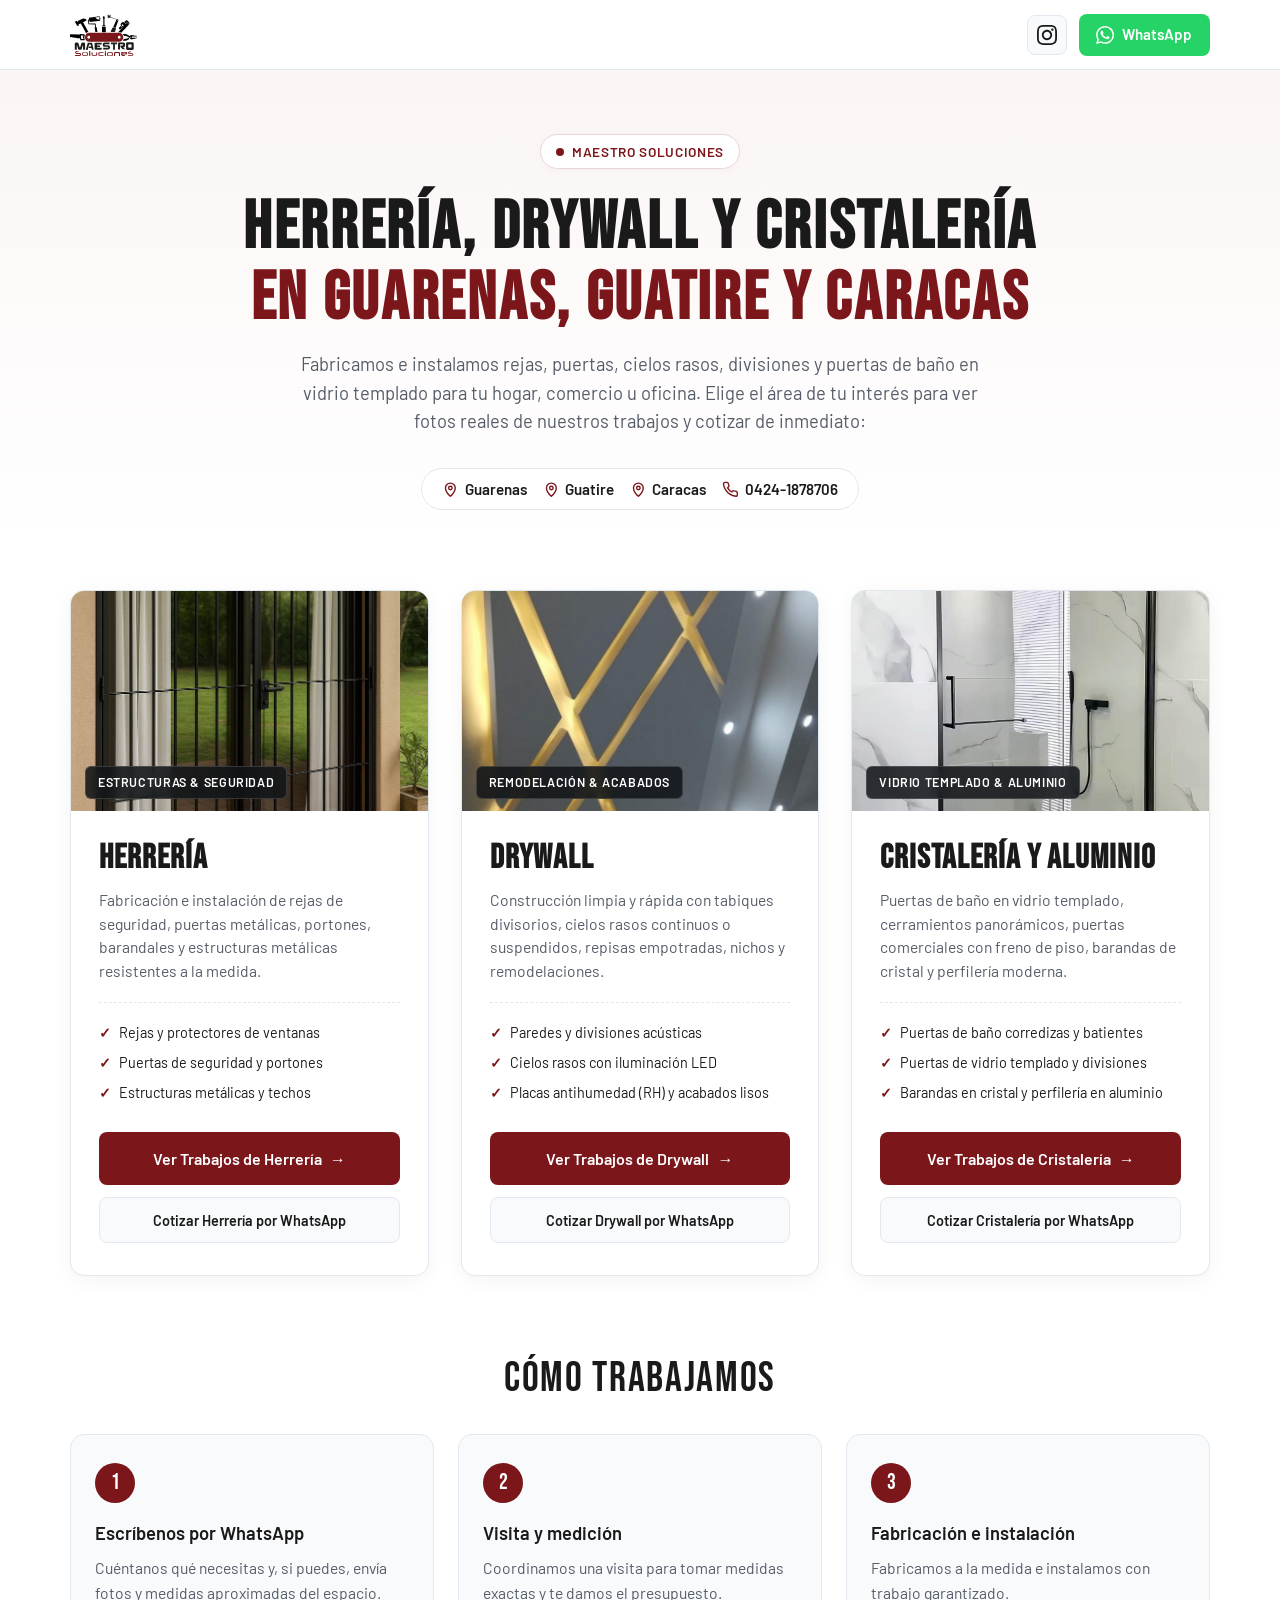
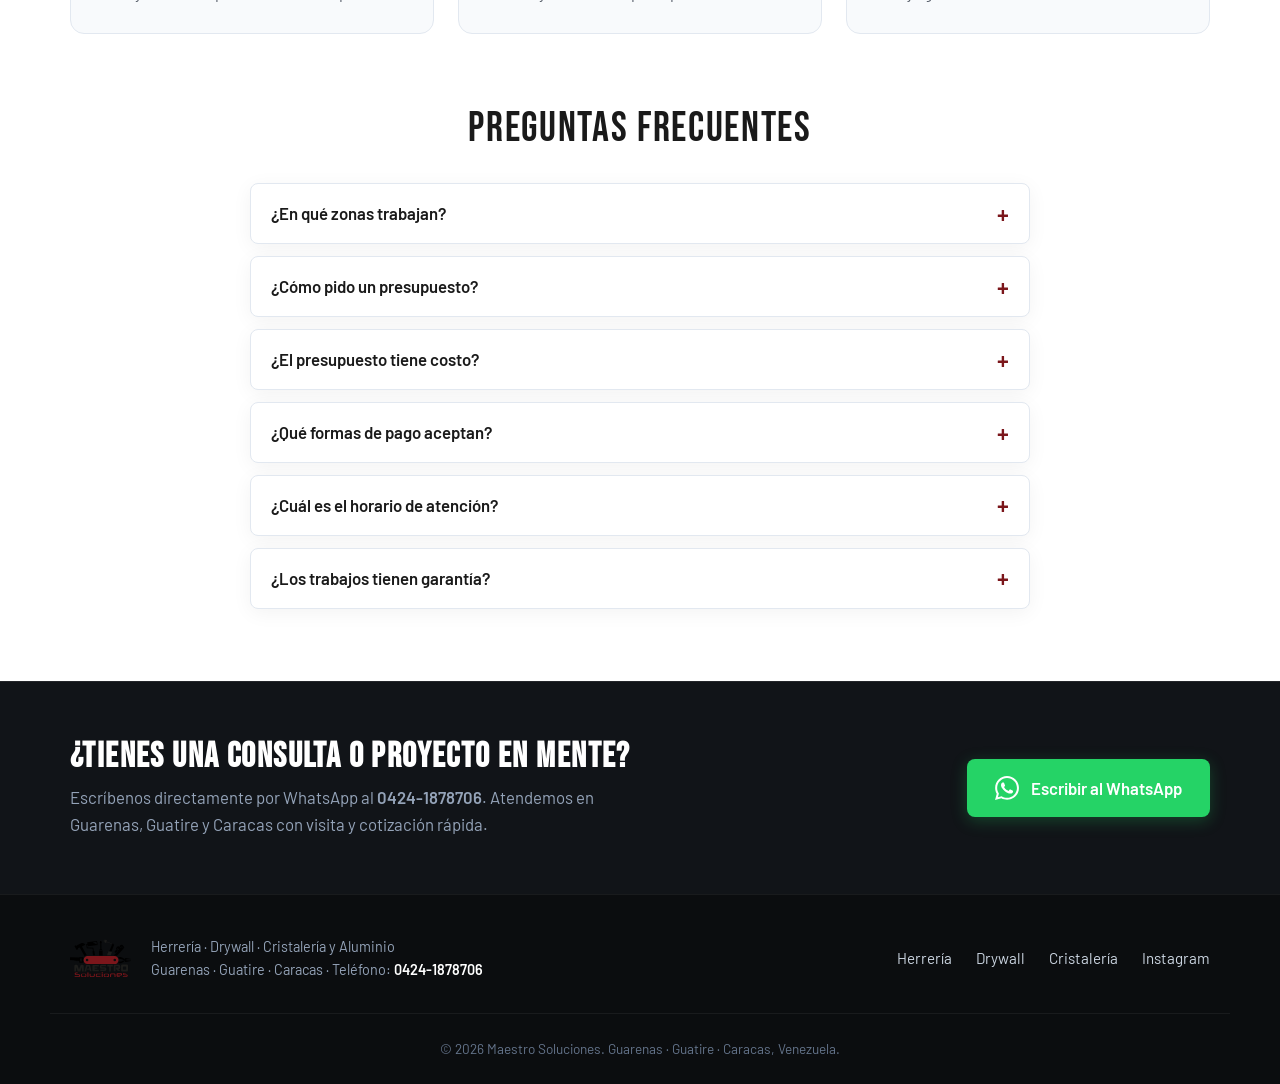
==== commit 70929324: "Mejora SEO y diseño del portal principal - Títulos con el servicio primero y H1 con la zona - Datos " ====
--- a/index.html
+++ b/index.html
@@ -3,9 +3,8 @@
 <head>
   <meta charset="utf-8">
   <meta name="viewport" content="width=device-width, initial-scale=1, viewport-fit=cover">
-  <title>Maestro Soluciones | Herrería, Drywall, Cristalería y Aluminio</title>
+  <title>Herrería, Drywall y Cristalería en Guarenas, Guatire y Caracas | Maestro Soluciones</title>
   <meta name="description" content="Soluciones profesionales en herrería, drywall, cristalería y perfilería de aluminio en Guarenas, Guatire y Caracas. Trabajos a medida, garantía y presupuesto directo por WhatsApp: 0424-1878706.">
-  <meta name="keywords" content="herrería, drywall, cristalería, aluminio, rejas de seguridad, puertas de baño, tabiquería, cielos rasos, ventanas panorámicas, Guarenas, Guatire, Caracas, Maestro Soluciones">
   <meta name="robots" content="index, follow, max-image-preview:large, max-snippet:-1, max-video-preview:-1">
   <meta name="theme-color" content="#7b161b">
   
@@ -18,13 +17,13 @@
   <!-- Canonical & Favicons -->
   <link rel="canonical" href="https://maestro-soluciones.com/">
   <link rel="icon" href="logo.svg" type="image/svg+xml">
-  <link rel="apple-touch-icon" href="logo.svg">
+  <link rel="apple-touch-icon" href="apple-touch-icon.png">
 
   <!-- Open Graph / Redes Sociales & WhatsApp Preview -->
   <meta property="og:site_name" content="Maestro Soluciones">
   <meta property="og:type" content="website">
   <meta property="og:url" content="https://maestro-soluciones.com/">
-  <meta property="og:title" content="Maestro Soluciones | Herrería, Drywall, Cristalería y Aluminio">
+  <meta property="og:title" content="Herrería, Drywall y Cristalería en Guarenas, Guatire y Caracas | Maestro Soluciones">
   <meta property="og:description" content="Fabricación e instalación profesional de herrería, drywall, cristalería y perfilería de aluminio en Guarenas, Guatire y Caracas. Cotiza al 0424-1878706.">
   <meta property="og:image" content="https://maestro-soluciones.com/img/og-preview.jpg">
   <meta property="og:image:width" content="1200">
@@ -34,7 +33,7 @@
 
   <!-- Twitter Card -->
   <meta name="twitter:card" content="summary_large_image">
-  <meta name="twitter:title" content="Maestro Soluciones | Herrería, Drywall, Cristalería y Aluminio">
+  <meta name="twitter:title" content="Herrería, Drywall y Cristalería en Guarenas, Guatire y Caracas | Maestro Soluciones">
   <meta name="twitter:description" content="Soluciones profesionales en herrería, drywall, cristalería y aluminio en Guarenas, Guatire y Caracas. Presupuesto directo por WhatsApp.">
   <meta name="twitter:image" content="https://maestro-soluciones.com/img/og-preview.jpg">
 
@@ -45,73 +44,172 @@
   <script type="application/ld+json">
   {
     "@context": "https://schema.org",
-    "@type": "HomeAndConstructionBusiness",
-    "@id": "https://maestro-soluciones.com/#organization",
-    "name": "Maestro Soluciones",
-    "url": "https://maestro-soluciones.com",
-    "logo": "https://maestro-soluciones.com/logo.svg",
-    "image": "https://maestro-soluciones.com/img/og-preview.jpg",
-    "description": "Soluciones integrales de construcción, herrería, estructuras metálicas, drywall y cristalería en Guarenas, Guatire y Caracas.",
-    "telephone": "+584241878706",
-    "priceRange": "$$",
-    "currenciesAccepted": "USD, VES",
-    "paymentAccepted": "Efectivo, Pago Móvil, Transferencia Bancaria, Zelle",
-    "address": {
-      "@type": "PostalAddress",
-      "addressLocality": "Guarenas",
-      "addressRegion": "Miranda",
-      "addressCountry": "VE"
-    },
-    "geo": {
-      "@type": "GeoCoordinates",
-      "latitude": "10.4739",
-      "longitude": "-66.5372"
-    },
-    "openingHoursSpecification": [
+    "@graph": [
       {
-        "@type": "OpeningHoursSpecification",
-        "dayOfWeek": ["Monday","Tuesday","Wednesday","Thursday","Friday","Saturday"],
-        "opens": "07:00",
-        "closes": "18:00"
+        "@type": "HomeAndConstructionBusiness",
+        "@id": "https://maestro-soluciones.com/#organization",
+        "name": "Maestro Soluciones",
+        "url": "https://maestro-soluciones.com/",
+        "logo": "https://maestro-soluciones.com/logo.svg",
+        "image": "https://maestro-soluciones.com/img/og-preview.jpg",
+        "description": "Soluciones integrales de construcción, herrería, estructuras metálicas, drywall y cristalería en Guarenas, Guatire y Caracas.",
+        "telephone": "+584241878706",
+        "priceRange": "$$",
+        "currenciesAccepted": "USD, VES",
+        "paymentAccepted": "Efectivo, Pago Móvil, Transferencia Bancaria, Zelle",
+        "address": {
+          "@type": "PostalAddress",
+          "addressLocality": "Guarenas",
+          "addressRegion": "Miranda",
+          "addressCountry": "VE"
+        },
+        "geo": {
+          "@type": "GeoCoordinates",
+          "latitude": "10.4739",
+          "longitude": "-66.5372"
+        },
+        "openingHoursSpecification": [
+          {
+            "@type": "OpeningHoursSpecification",
+            "dayOfWeek": [
+              "Monday",
+              "Tuesday",
+              "Wednesday",
+              "Thursday",
+              "Friday",
+              "Saturday"
+            ],
+            "opens": "07:00",
+            "closes": "18:00"
+          }
+        ],
+        "areaServed": [
+          {
+            "@type": "City",
+            "name": "Guarenas"
+          },
+          {
+            "@type": "City",
+            "name": "Guatire"
+          },
+          {
+            "@type": "City",
+            "name": "Caracas"
+          }
+        ],
+        "hasOfferCatalog": {
+          "@type": "OfferCatalog",
+          "name": "Servicios de Construcción y Remodelación",
+          "itemListElement": [
+            {
+              "@type": "Offer",
+              "itemOffered": {
+                "@type": "Service",
+                "name": "Herrería y Estructuras Metálicas",
+                "url": "https://herreria.maestro-soluciones.com/"
+              }
+            },
+            {
+              "@type": "Offer",
+              "itemOffered": {
+                "@type": "Service",
+                "name": "Drywall y Tabiquería",
+                "url": "https://drywall.maestro-soluciones.com/"
+              }
+            },
+            {
+              "@type": "Offer",
+              "itemOffered": {
+                "@type": "Service",
+                "name": "Cristalería y Aluminio",
+                "url": "https://cristaleria.maestro-soluciones.com/"
+              }
+            }
+          ]
+        },
+        "sameAs": [
+          "https://www.instagram.com/maestro_soluciones"
+        ]
+      },
+      {
+        "@type": "WebSite",
+        "@id": "https://maestro-soluciones.com/#website",
+        "url": "https://maestro-soluciones.com/",
+        "name": "Maestro Soluciones",
+        "inLanguage": "es-VE",
+        "publisher": {
+          "@id": "https://maestro-soluciones.com/#organization"
+        }
+      },
+      {
+        "@type": "WebPage",
+        "@id": "https://maestro-soluciones.com/#webpage",
+        "url": "https://maestro-soluciones.com/",
+        "name": "Herrería, Drywall y Cristalería en Guarenas, Guatire y Caracas | Maestro Soluciones",
+        "description": "Soluciones profesionales en herrería, drywall, cristalería y perfilería de aluminio en Guarenas, Guatire y Caracas. Trabajos a medida, garantía y presupuesto directo por WhatsApp: 0424-1878706.",
+        "inLanguage": "es-VE",
+        "isPartOf": {
+          "@id": "https://maestro-soluciones.com/#website"
+        },
+        "about": {
+          "@id": "https://maestro-soluciones.com/#organization"
+        },
+        "primaryImageOfPage": "https://maestro-soluciones.com/img/og-preview.jpg"
+      },
+      {
+        "@type": "FAQPage",
+        "@id": "https://maestro-soluciones.com/#faq",
+        "mainEntity": [
+          {
+            "@type": "Question",
+            "name": "¿En qué zonas trabajan?",
+            "acceptedAnswer": {
+              "@type": "Answer",
+              "text": "Atendemos trabajos de herrería, drywall, cristalería y aluminio en Guarenas, Guatire y Caracas."
+            }
+          },
+          {
+            "@type": "Question",
+            "name": "¿Cómo pido un presupuesto?",
+            "acceptedAnswer": {
+              "@type": "Answer",
+              "text": "Escríbenos por WhatsApp al 0424-1878706 y cuéntanos qué necesitas. Si puedes, envía fotos y medidas aproximadas; cuando hace falta coordinamos una visita para medir."
+            }
+          },
+          {
+            "@type": "Question",
+            "name": "¿El presupuesto tiene costo?",
+            "acceptedAnswer": {
+              "@type": "Answer",
+              "text": "No. El presupuesto por WhatsApp es gratis."
+            }
+          },
+          {
+            "@type": "Question",
+            "name": "¿Qué formas de pago aceptan?",
+            "acceptedAnswer": {
+              "@type": "Answer",
+              "text": "Efectivo, Pago Móvil, transferencia bancaria y Zelle, en dólares o bolívares."
+            }
+          },
+          {
+            "@type": "Question",
+            "name": "¿Cuál es el horario de atención?",
+            "acceptedAnswer": {
+              "@type": "Answer",
+              "text": "De lunes a sábado, de 7:00 a. m. a 6:00 p. m."
+            }
+          },
+          {
+            "@type": "Question",
+            "name": "¿Los trabajos tienen garantía?",
+            "acceptedAnswer": {
+              "@type": "Answer",
+              "text": "Sí. Todos nuestros trabajos tienen garantía; te explicamos las condiciones al darte el presupuesto."
+            }
+          }
+        ]
       }
-    ],
-    "areaServed": [
-      { "@type": "City", "name": "Guarenas" },
-      { "@type": "City", "name": "Guatire" },
-      { "@type": "City", "name": "Caracas" }
-    ],
-    "hasOfferCatalog": {
-      "@type": "OfferCatalog",
-      "name": "Servicios de Construcción y Remodelación",
-      "itemListElement": [
-        {
-          "@type": "Offer",
-          "itemOffered": {
-            "@type": "Service",
-            "name": "Herrería y Estructuras Metálicas",
-            "url": "https://herreria.maestro-soluciones.com/"
-          }
-        },
-        {
-          "@type": "Offer",
-          "itemOffered": {
-            "@type": "Service",
-            "name": "Drywall y Tabiquería",
-            "url": "https://drywall.maestro-soluciones.com/"
-          }
-        },
-        {
-          "@type": "Offer",
-          "itemOffered": {
-            "@type": "Service",
-            "name": "Cristalería y Aluminio",
-            "url": "https://cristaleria.maestro-soluciones.com/"
-          }
-        }
-      ]
-    },
-    "sameAs": [
-      "https://www.instagram.com/maestro_soluciones"
     ]
   }
   </script>
@@ -147,17 +245,17 @@
       <div class="wrap">
         <div class="hero-badge">
           <span class="badge-dot"></span>
-          Guarenas · Guatire · Caracas
-        </div>
-        <h1>Maestro Soluciones</h1>
+          Maestro Soluciones
+        </div>
+        <h1>Herrería, Drywall y Cristalería <span class="marca-roja">en Guarenas, Guatire y Caracas</span></h1>
         <p class="hub-hero-desc">
-          Soluciones profesionales en herrería, drywall y cristalería para tu hogar, comercio u oficina. Elige el área de tu interés para ver nuestros proyectos y cotizar de inmediato:
+          Fabricamos e instalamos rejas, puertas, cielos rasos, divisiones y puertas de baño en vidrio templado para tu hogar, comercio u oficina. Elige el área de tu interés para ver fotos reales de nuestros trabajos y cotizar de inmediato:
         </p>
         <div class="hub-cobertura">
-          <span>📍 Guarenas</span>
-          <span>📍 Guatire</span>
-          <span>📍 Caracas</span>
-          <span>📞 0424-1878706</span>
+          <span><svg class="ico" viewBox="0 0 24 24" aria-hidden="true"><path d="M12 22s7-6.1 7-12a7 7 0 1 0-14 0c0 5.9 7 12 7 12z"/><circle cx="12" cy="10" r="2.5"/></svg> Guarenas</span>
+          <span><svg class="ico" viewBox="0 0 24 24" aria-hidden="true"><path d="M12 22s7-6.1 7-12a7 7 0 1 0-14 0c0 5.9 7 12 7 12z"/><circle cx="12" cy="10" r="2.5"/></svg> Guatire</span>
+          <span><svg class="ico" viewBox="0 0 24 24" aria-hidden="true"><path d="M12 22s7-6.1 7-12a7 7 0 1 0-14 0c0 5.9 7 12 7 12z"/><circle cx="12" cy="10" r="2.5"/></svg> Caracas</span>
+          <a href="tel:+584241878706"><svg class="ico" viewBox="0 0 24 24" aria-hidden="true"><path d="M22 16.9v3a2 2 0 0 1-2.2 2 19.8 19.8 0 0 1-8.6-3.1 19.5 19.5 0 0 1-6-6A19.8 19.8 0 0 1 2.1 4.2 2 2 0 0 1 4.1 2h3a2 2 0 0 1 2 1.7c.1.9.4 1.8.7 2.7a2 2 0 0 1-.5 2.1L8 9.8a16 16 0 0 0 6 6l1.3-1.3a2 2 0 0 1 2.1-.4c.9.3 1.8.6 2.7.7a2 2 0 0 1 1.7 2z"/></svg> 0424-1878706</a>
         </div>
       </div>
     </section>
@@ -172,7 +270,7 @@
           <!-- 1. HERRERÍA -->
           <article class="subdominio-card">
             <div class="card-img-wrap">
-              <img src="img/card-herreria.jpg" alt="Fabricación e instalación de rejas de seguridad y herrería" loading="lazy" width="480" height="320">
+              <img src="img/card-herreria.jpg" alt="Fabricación e instalación de rejas de seguridad y herrería" width="480" height="320">
               <span class="card-category-badge">Estructuras &amp; Seguridad</span>
             </div>
             <div class="card-body">
@@ -186,7 +284,7 @@
                 </ul>
               </div>
               <div class="card-actions">
-                <a href="https://herreria.maestro-soluciones.com/" class="btn-card-primary" target="_blank" rel="noopener noreferrer">
+                <a href="https://herreria.maestro-soluciones.com/" class="btn-card-primary">
                   <span>Ver Trabajos de Herrería</span>
                   <span>→</span>
                 </a>
@@ -200,7 +298,7 @@
           <!-- 2. DRYWALL -->
           <article class="subdominio-card">
             <div class="card-img-wrap">
-              <img src="img/card-drywall.jpg" alt="Instalación de cielos rasos, tabiquería y paredes en drywall" loading="lazy" width="480" height="320">
+              <img src="img/card-drywall.jpg" alt="Instalación de cielos rasos, tabiquería y paredes en drywall" width="480" height="320">
               <span class="card-category-badge">Remodelación &amp; Acabados</span>
             </div>
             <div class="card-body">
@@ -214,7 +312,7 @@
                 </ul>
               </div>
               <div class="card-actions">
-                <a href="https://drywall.maestro-soluciones.com/" class="btn-card-primary" target="_blank" rel="noopener noreferrer">
+                <a href="https://drywall.maestro-soluciones.com/" class="btn-card-primary">
                   <span>Ver Trabajos de Drywall</span>
                   <span>→</span>
                 </a>
@@ -228,7 +326,7 @@
           <!-- 3. CRISTALERÍA Y ALUMINIO -->
           <article class="subdominio-card">
             <div class="card-img-wrap">
-              <img src="img/card-cristaleria.jpg" alt="Puertas de baño en vidrio templado y perfilería de aluminio" loading="lazy" width="480" height="320">
+              <img src="img/card-cristaleria.jpg" alt="Puertas de baño en vidrio templado y perfilería de aluminio" width="480" height="320">
               <span class="card-category-badge">Vidrio Templado &amp; Aluminio</span>
             </div>
             <div class="card-body">
@@ -242,7 +340,7 @@
                 </ul>
               </div>
               <div class="card-actions">
-                <a href="https://cristaleria.maestro-soluciones.com/" class="btn-card-primary" target="_blank" rel="noopener noreferrer">
+                <a href="https://cristaleria.maestro-soluciones.com/" class="btn-card-primary">
                   <span>Ver Trabajos de Cristalería</span>
                   <span>→</span>
                 </a>
@@ -253,6 +351,67 @@
             </div>
           </article>
 
+        </div>
+      </div>
+    </section>
+
+    <!-- ==========================================================================
+         CÓMO TRABAJAMOS
+         ========================================================================== -->
+    <section class="hub-seccion hub-pasos" aria-labelledby="pasos-titulo">
+      <div class="wrap">
+        <h2 id="pasos-titulo" class="hub-seccion-titulo">Cómo trabajamos</h2>
+        <ol class="pasos-grid">
+          <li class="paso">
+            <span class="paso-num">1</span>
+            <h3>Escríbenos por WhatsApp</h3>
+            <p>Cuéntanos qué necesitas y, si puedes, envía fotos y medidas aproximadas del espacio.</p>
+          </li>
+          <li class="paso">
+            <span class="paso-num">2</span>
+            <h3>Visita y medición</h3>
+            <p>Coordinamos una visita para tomar medidas exactas y te damos el presupuesto.</p>
+          </li>
+          <li class="paso">
+            <span class="paso-num">3</span>
+            <h3>Fabricación e instalación</h3>
+            <p>Fabricamos a la medida e instalamos con trabajo garantizado.</p>
+          </li>
+        </ol>
+      </div>
+    </section>
+
+    <!-- ==========================================================================
+         PREGUNTAS FRECUENTES
+         ========================================================================== -->
+    <section class="hub-seccion hub-faq" aria-labelledby="faq-titulo">
+      <div class="wrap">
+        <h2 id="faq-titulo" class="hub-seccion-titulo">Preguntas frecuentes</h2>
+        <div class="faq-lista">
+          <details class="faq-item">
+            <summary>¿En qué zonas trabajan?</summary>
+            <p>Atendemos trabajos de herrería, drywall, cristalería y aluminio en Guarenas, Guatire y Caracas.</p>
+          </details>
+          <details class="faq-item">
+            <summary>¿Cómo pido un presupuesto?</summary>
+            <p>Escríbenos por WhatsApp al 0424-1878706 y cuéntanos qué necesitas. Si puedes, envía fotos y medidas aproximadas; cuando hace falta coordinamos una visita para medir.</p>
+          </details>
+          <details class="faq-item">
+            <summary>¿El presupuesto tiene costo?</summary>
+            <p>No. El presupuesto por WhatsApp es gratis.</p>
+          </details>
+          <details class="faq-item">
+            <summary>¿Qué formas de pago aceptan?</summary>
+            <p>Efectivo, Pago Móvil, transferencia bancaria y Zelle, en dólares o bolívares.</p>
+          </details>
+          <details class="faq-item">
+            <summary>¿Cuál es el horario de atención?</summary>
+            <p>De lunes a sábado, de 7:00 a. m. a 6:00 p. m.</p>
+          </details>
+          <details class="faq-item">
+            <summary>¿Los trabajos tienen garantía?</summary>
+            <p>Sí. Todos nuestros trabajos tienen garantía; te explicamos las condiciones al darte el presupuesto.</p>
+          </details>
         </div>
       </div>
     </section>
@@ -263,7 +422,7 @@
     <section class="hub-banner-contacto">
       <div class="wrap banner-contacto-wrap">
         <div class="banner-contacto-texto">
-          <h3>¿Tienes una consulta o proyecto en mente?</h3>
+          <h2>¿Tienes una consulta o proyecto en mente?</h2>
           <p>Escríbenos directamente por WhatsApp al <strong>0424-1878706</strong>. Atendemos en Guarenas, Guatire y Caracas con visita y cotización rápida.</p>
         </div>
         <a class="btn-wa-hero" href="https://wa.me/584241878706?text=Hola%20Maestro%20Soluciones%2C%20vi%20su%20portal%20y%20quiero%20solicitar%20un%20presupuesto." target="_blank" rel="noopener noreferrer">
@@ -288,9 +447,9 @@
       </div>
 
       <div class="footer-links">
-        <a href="https://herreria.maestro-soluciones.com" target="_blank" rel="noopener noreferrer">Herrería</a>
-        <a href="https://drywall.maestro-soluciones.com" target="_blank" rel="noopener noreferrer">Drywall</a>
-        <a href="https://cristaleria.maestro-soluciones.com" target="_blank" rel="noopener noreferrer">Cristalería</a>
+        <a href="https://herreria.maestro-soluciones.com/">Herrería</a>
+        <a href="https://drywall.maestro-soluciones.com/">Drywall</a>
+        <a href="https://cristaleria.maestro-soluciones.com/">Cristalería</a>
         <a href="https://instagram.com/maestro_soluciones" target="_blank" rel="noopener noreferrer">Instagram</a>
       </div>
     </div>
--- a/css/styles.css
+++ b/css/styles.css
@@ -227,6 +227,7 @@
 }
 
 .hub-hero h1 span.marca-roja {
+  display: block;
   color: var(--vino);
 }
 
@@ -250,6 +251,28 @@
   border: 1px solid var(--borde);
   padding: 0.5rem 1.25rem;
   border-radius: 999px;
+}
+
+.hub-cobertura span,
+.hub-cobertura a {
+  display: inline-flex;
+  align-items: center;
+  gap: 0.35rem;
+}
+
+.hub-cobertura a:hover {
+  color: var(--vino);
+}
+
+.ico {
+  width: 1.1em;
+  height: 1.1em;
+  flex-shrink: 0;
+  fill: none;
+  stroke: var(--vino);
+  stroke-width: 2;
+  stroke-linecap: round;
+  stroke-linejoin: round;
 }
 
 /* 6. GRID DE SUBDOMINIOS */
@@ -415,6 +438,108 @@
   border-color: #bbf7d0;
 }
 
+/* 6b. CÓMO TRABAJAMOS Y PREGUNTAS FRECUENTES */
+.hub-seccion {
+  padding: 0 0 4.5rem;
+}
+
+.hub-seccion-titulo {
+  font-family: var(--titulo);
+  font-size: clamp(2rem, 4vw, 2.6rem);
+  font-weight: 400;
+  letter-spacing: 0.04em;
+  line-height: 1.1;
+  text-align: center;
+  margin-bottom: 2rem;
+}
+
+.pasos-grid {
+  list-style: none;
+  display: grid;
+  grid-template-columns: repeat(3, 1fr);
+  gap: 1.5rem;
+}
+
+.paso {
+  background: var(--fondo-alt);
+  border: 1px solid var(--borde);
+  border-radius: var(--radio);
+  padding: 1.75rem 1.5rem;
+}
+
+.paso-num {
+  display: inline-flex;
+  align-items: center;
+  justify-content: center;
+  width: 2.5rem;
+  height: 2.5rem;
+  border-radius: 50%;
+  background: var(--vino);
+  color: #fff;
+  font-family: var(--titulo);
+  font-size: 1.4rem;
+  margin-bottom: 1rem;
+}
+
+.paso h3 {
+  font-size: 1.15rem;
+  font-weight: 600;
+  margin-bottom: 0.4rem;
+}
+
+.paso p {
+  color: var(--texto-mutado);
+  font-size: 0.98rem;
+}
+
+.faq-lista {
+  max-width: 780px;
+  margin: 0 auto;
+  display: flex;
+  flex-direction: column;
+  gap: 0.75rem;
+}
+
+.faq-item {
+  background: #fff;
+  border: 1px solid var(--borde);
+  border-radius: var(--radio-sm);
+  box-shadow: var(--sombra);
+}
+
+.faq-item summary {
+  cursor: pointer;
+  list-style: none;
+  display: flex;
+  justify-content: space-between;
+  align-items: center;
+  gap: 1rem;
+  padding: 1rem 1.25rem;
+  font-weight: 600;
+  font-size: 1.05rem;
+}
+
+.faq-item summary::-webkit-details-marker {
+  display: none;
+}
+
+.faq-item summary::after {
+  content: '+';
+  color: var(--vino);
+  font-size: 1.5rem;
+  line-height: 1;
+  transition: transform 0.2s ease;
+}
+
+.faq-item[open] summary::after {
+  transform: rotate(45deg);
+}
+
+.faq-item p {
+  padding: 0 1.25rem 1.1rem;
+  color: var(--texto-mutado);
+}
+
 /* 7. BANNER DE CONTACTO DIRECTO */
 .hub-banner-contacto {
   background: #111418;
@@ -431,7 +556,7 @@
   flex-wrap: wrap;
 }
 
-.banner-contacto-texto h3 {
+.banner-contacto-texto h2 {
   font-family: var(--titulo);
   font-size: 2.2rem;
   letter-spacing: 0.04em;
@@ -528,6 +653,11 @@
 
 /* 9. RESPONSIVE */
 @media (max-width: 992px) {
+  .pasos-grid {
+    grid-template-columns: 1fr;
+    max-width: 540px;
+    margin: 0 auto;
+  }
   .subdominios-grid {
     grid-template-columns: 1fr;
     max-width: 540px;
@@ -544,8 +674,8 @@
   .hub-hero {
     padding: 3rem 0 1.5rem;
   }
-  .subdominio-card {
-    padding: 1.75rem 1.5rem;
+  .card-body {
+    padding: 1.5rem 1.25rem 1.75rem;
   }
   .footer-wrap {
     flex-direction: column;
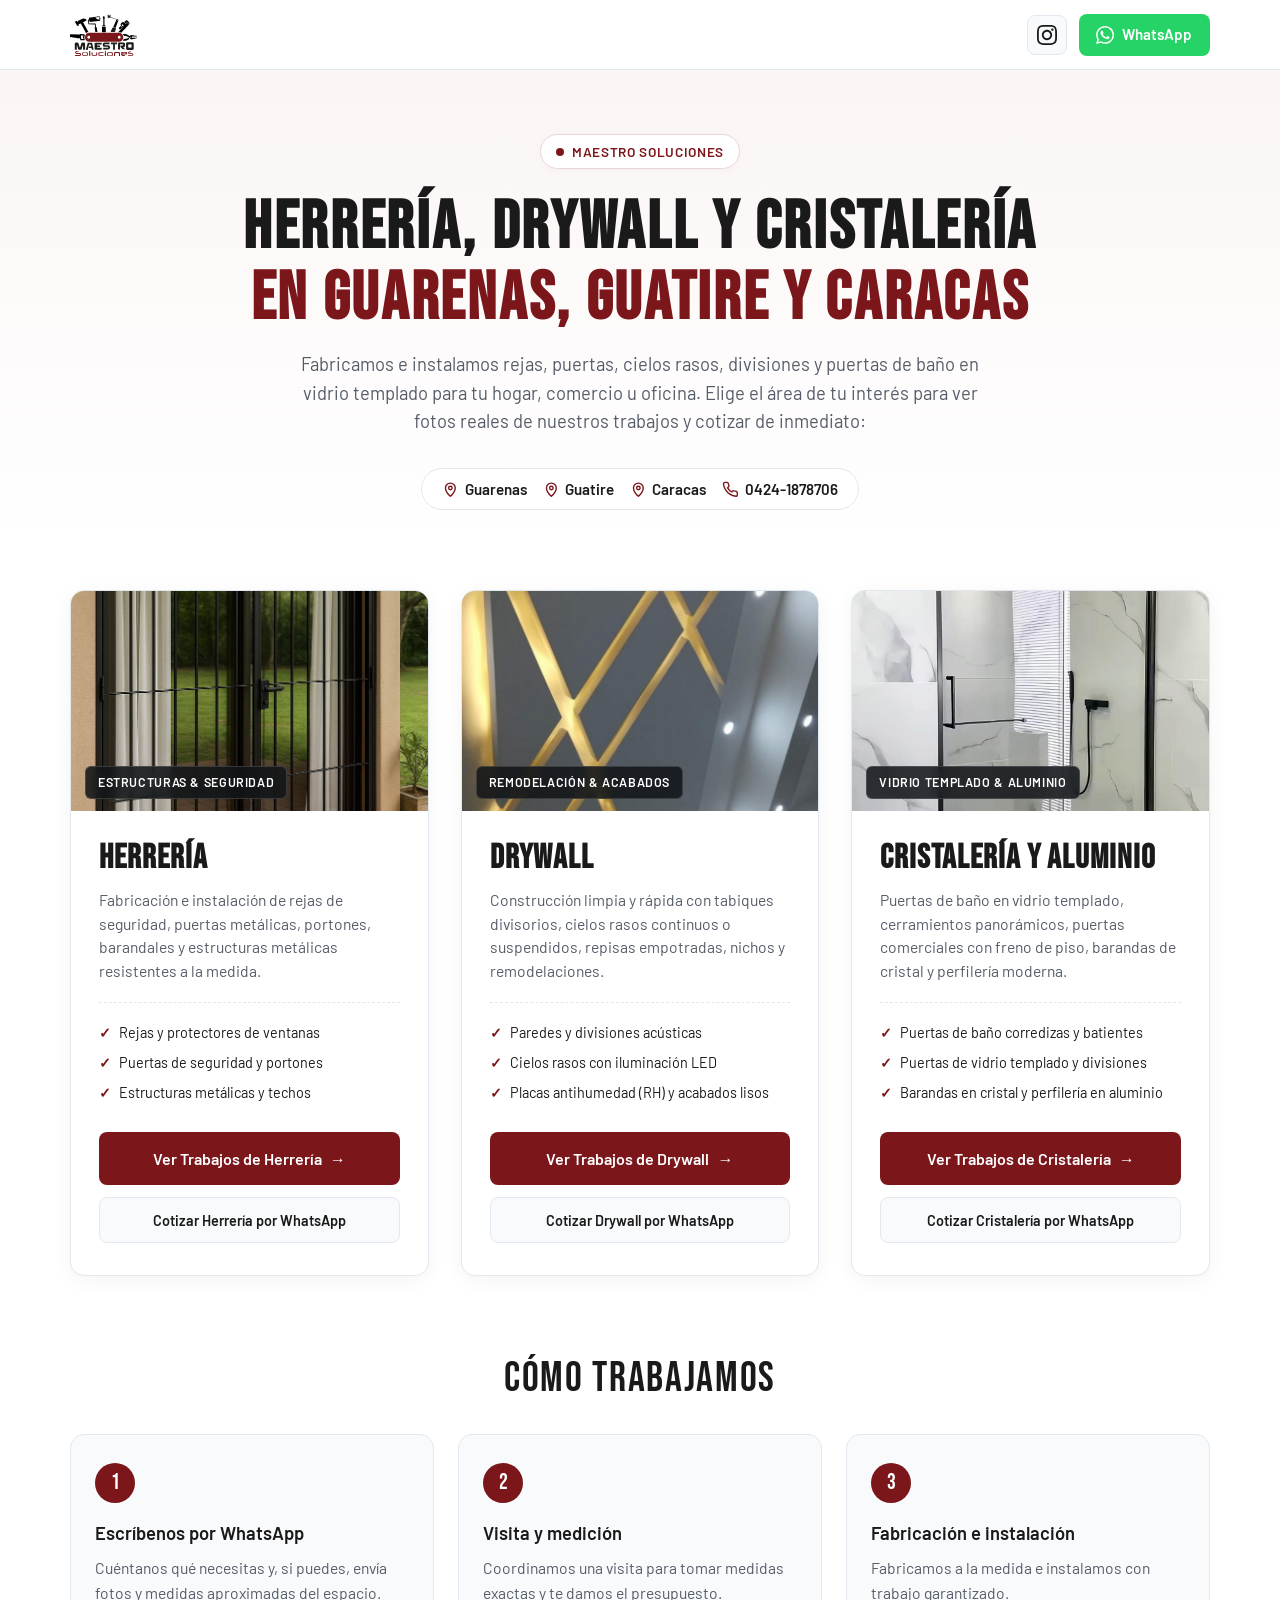
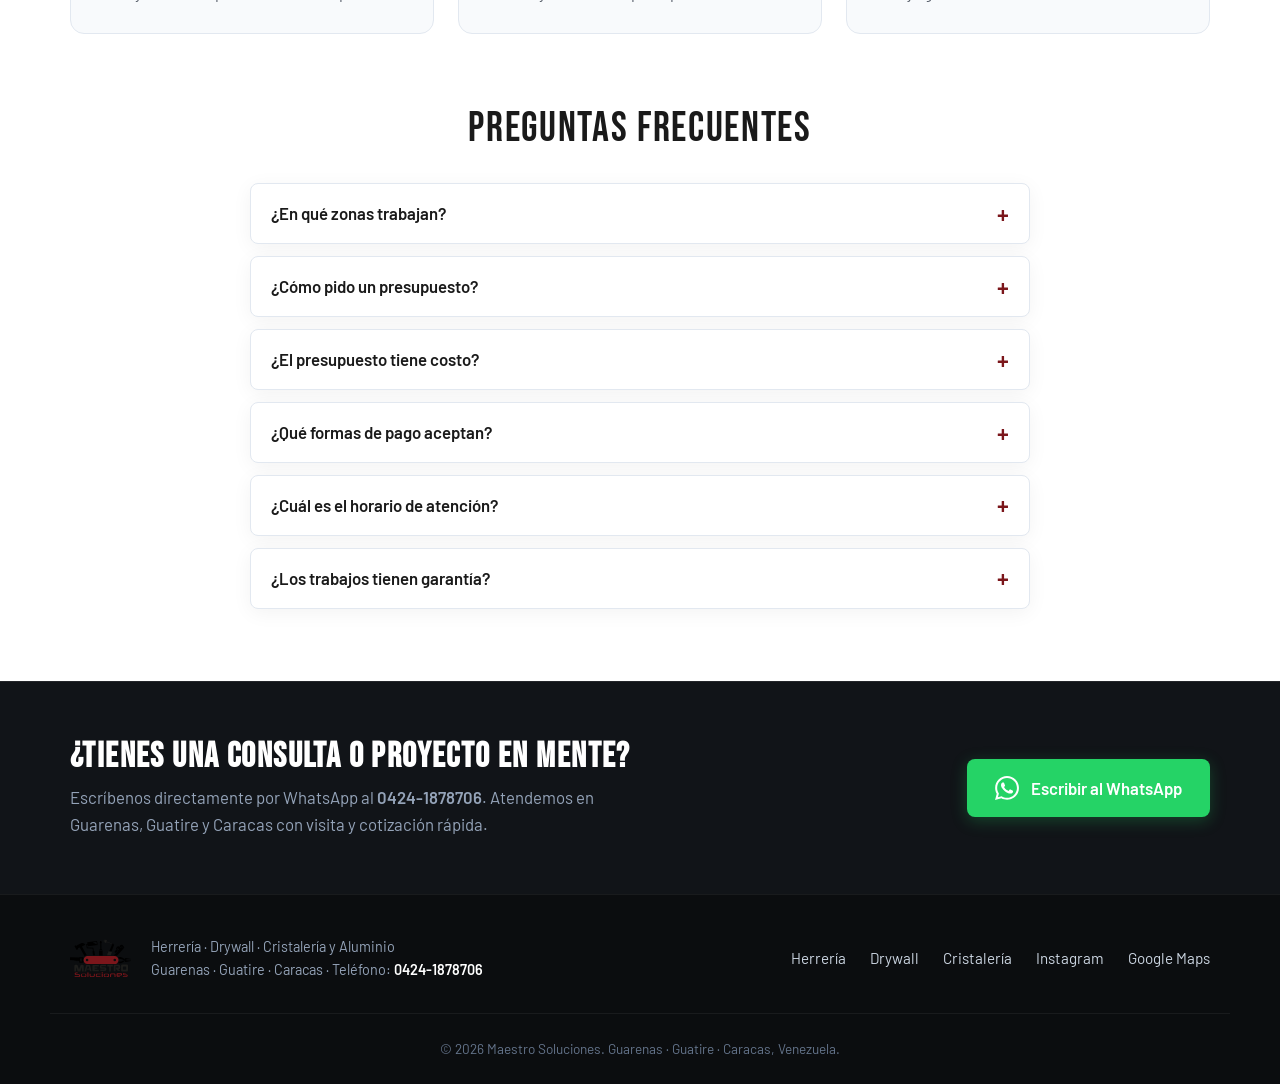
==== commit e52f78b8: "Enlaza la ficha de Google Business del negocio Agrega la ficha a sameAs y hasMap en los datos estruc" ====
--- a/index.html
+++ b/index.html
@@ -38,7 +38,7 @@
   <meta name="twitter:image" content="https://maestro-soluciones.com/img/og-preview.jpg">
 
   <!-- Estilos -->
-  <link rel="stylesheet" href="css/styles.css">
+  <link rel="stylesheet" href="css/styles.css?v=20261102">
 
   <!-- JSON-LD Datos Estructurados Schema.org -->
   <script type="application/ld+json">
@@ -128,8 +128,10 @@
           ]
         },
         "sameAs": [
-          "https://www.instagram.com/maestro_soluciones"
-        ]
+          "https://www.instagram.com/maestro_soluciones",
+          "https://www.google.com/search?kgmid=/g/11p223xbch"
+        ],
+        "hasMap": "https://www.google.com/search?kgmid=/g/11p223xbch"
       },
       {
         "@type": "WebSite",
@@ -451,6 +453,7 @@
         <a href="https://drywall.maestro-soluciones.com/">Drywall</a>
         <a href="https://cristaleria.maestro-soluciones.com/">Cristalería</a>
         <a href="https://instagram.com/maestro_soluciones" target="_blank" rel="noopener noreferrer">Instagram</a>
+        <a href="https://share.google/thjDFNUX94vjURHIG" target="_blank" rel="noopener">Google Maps</a>
       </div>
     </div>
     <div class="footer-copy">
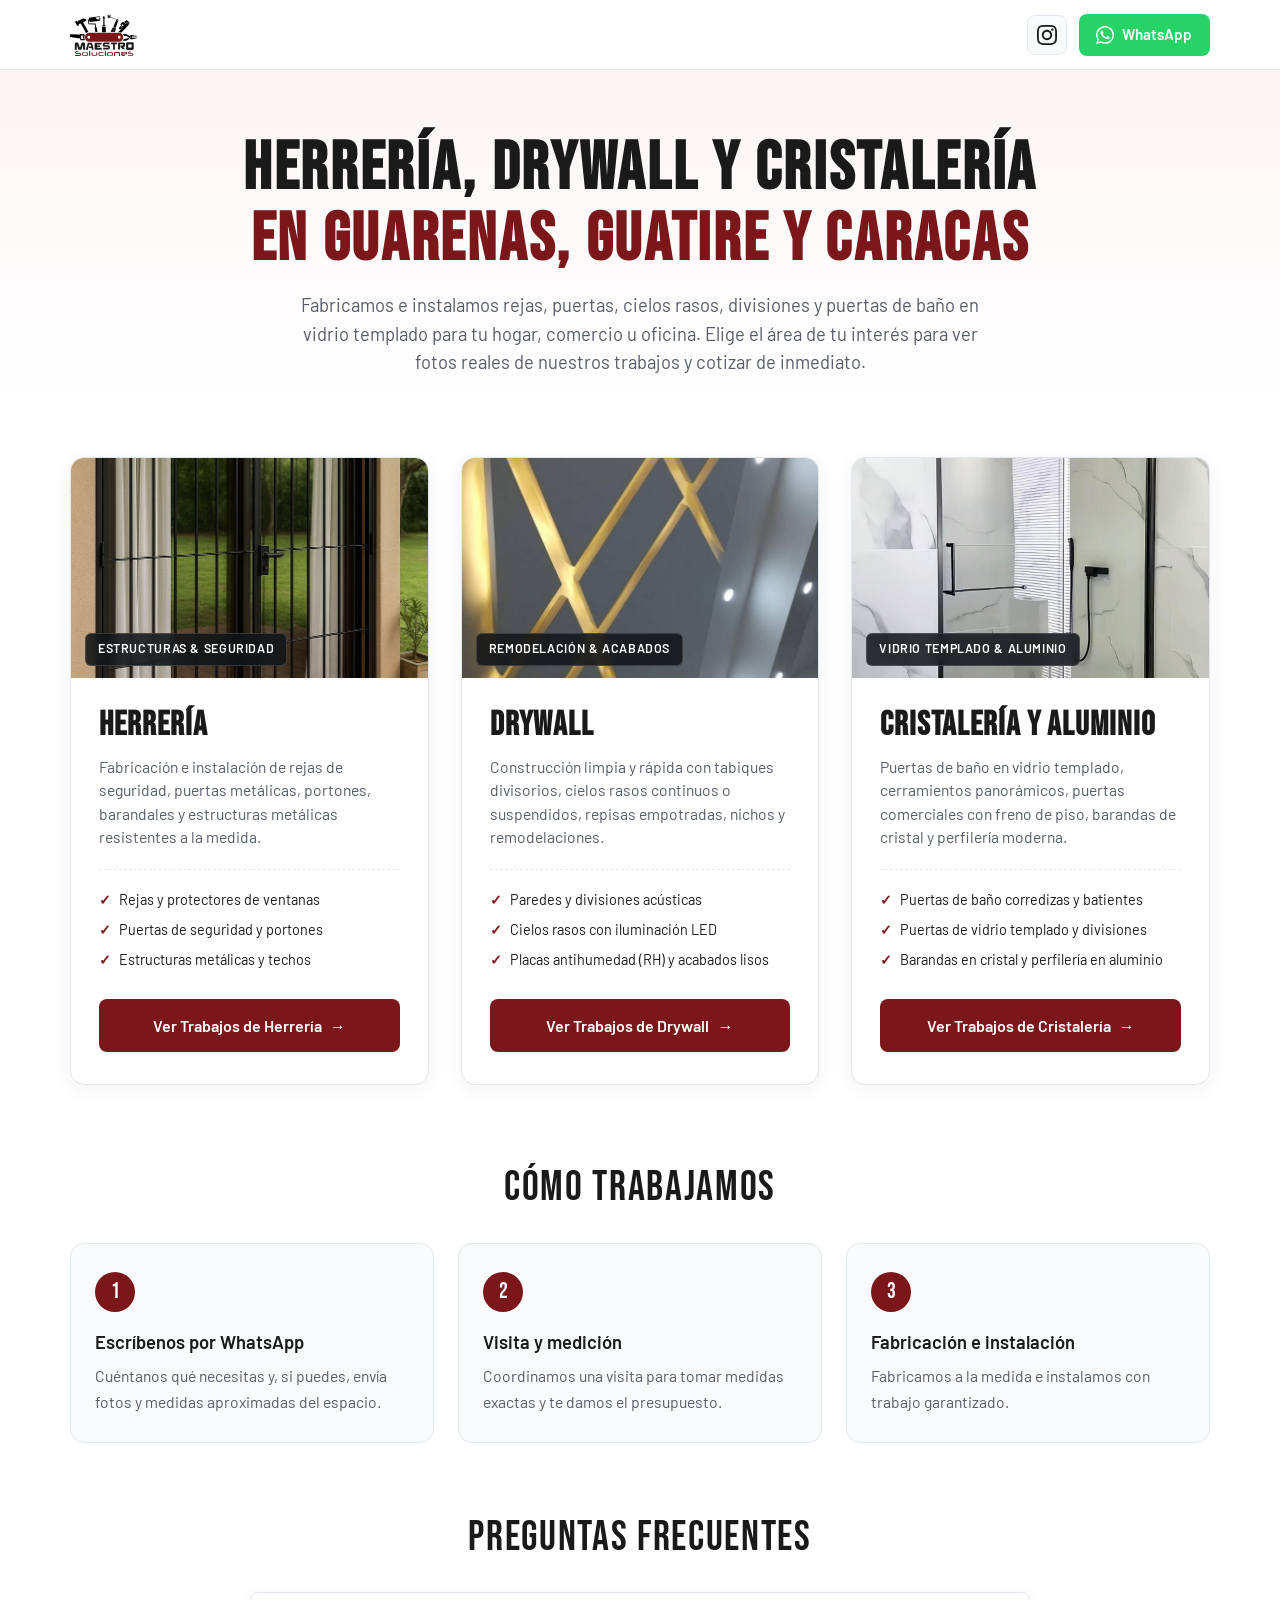
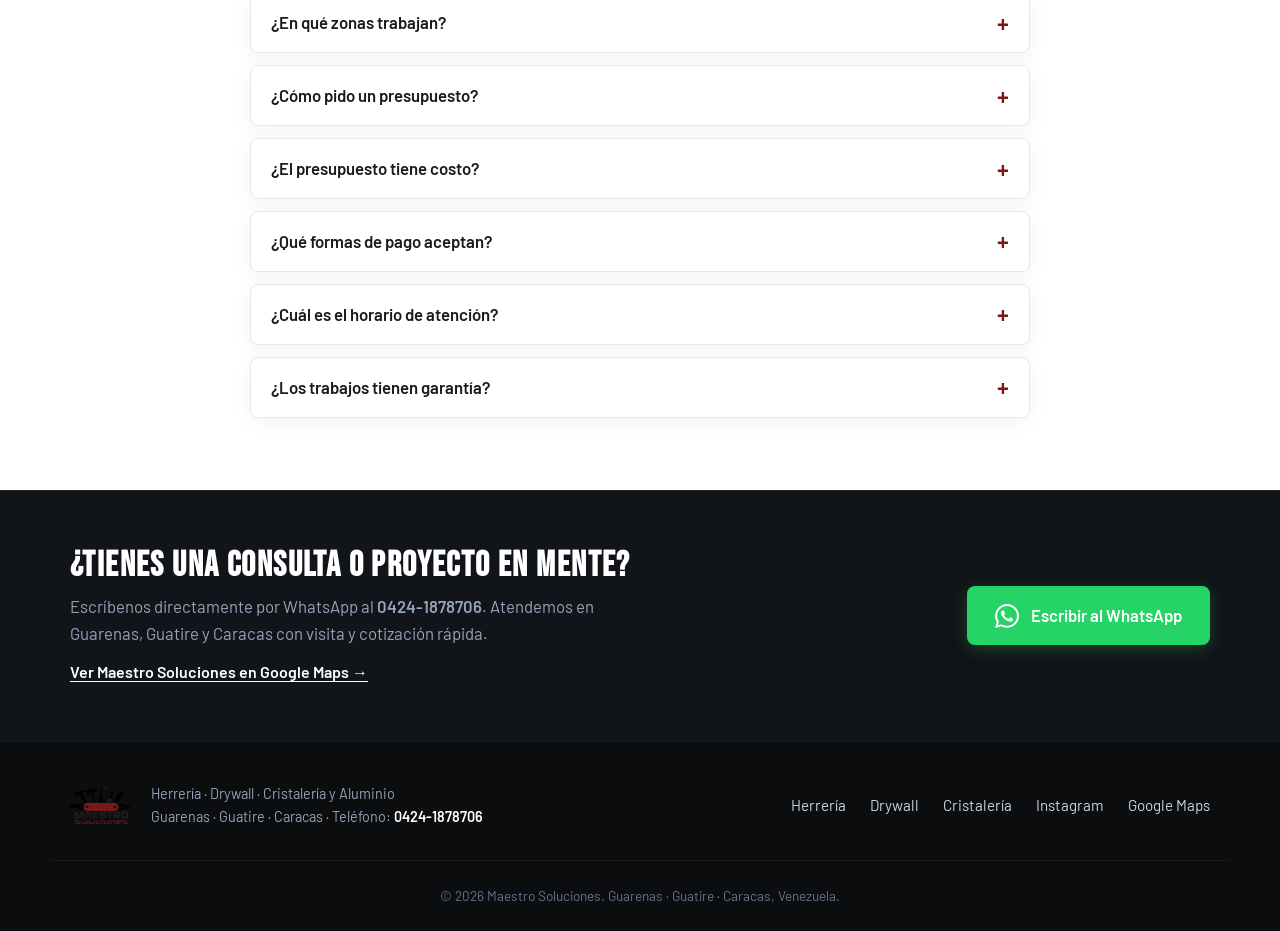
==== commit aaa7e5e5: "Simplify homepage hero and add Maps link Trim the homepage hero and category cards, adjust hero typo" ====
--- a/index.html
+++ b/index.html
@@ -38,7 +38,7 @@
   <meta name="twitter:image" content="https://maestro-soluciones.com/img/og-preview.jpg">
 
   <!-- Estilos -->
-  <link rel="stylesheet" href="css/styles.css?v=20261102">
+  <link rel="stylesheet" href="css/styles.css?v=20261103">
 
   <!-- JSON-LD Datos Estructurados Schema.org -->
   <script type="application/ld+json">
@@ -245,20 +245,10 @@
   <main>
     <section class="hub-hero">
       <div class="wrap">
-        <div class="hero-badge">
-          <span class="badge-dot"></span>
-          Maestro Soluciones
-        </div>
         <h1>Herrería, Drywall y Cristalería <span class="marca-roja">en Guarenas, Guatire y Caracas</span></h1>
         <p class="hub-hero-desc">
-          Fabricamos e instalamos rejas, puertas, cielos rasos, divisiones y puertas de baño en vidrio templado para tu hogar, comercio u oficina. Elige el área de tu interés para ver fotos reales de nuestros trabajos y cotizar de inmediato:
+          Fabricamos e instalamos rejas, puertas, cielos rasos, divisiones y puertas de baño en vidrio templado para tu hogar, comercio u oficina. Elige el área de tu interés para ver fotos reales de nuestros trabajos y cotizar de inmediato.
         </p>
-        <div class="hub-cobertura">
-          <span><svg class="ico" viewBox="0 0 24 24" aria-hidden="true"><path d="M12 22s7-6.1 7-12a7 7 0 1 0-14 0c0 5.9 7 12 7 12z"/><circle cx="12" cy="10" r="2.5"/></svg> Guarenas</span>
-          <span><svg class="ico" viewBox="0 0 24 24" aria-hidden="true"><path d="M12 22s7-6.1 7-12a7 7 0 1 0-14 0c0 5.9 7 12 7 12z"/><circle cx="12" cy="10" r="2.5"/></svg> Guatire</span>
-          <span><svg class="ico" viewBox="0 0 24 24" aria-hidden="true"><path d="M12 22s7-6.1 7-12a7 7 0 1 0-14 0c0 5.9 7 12 7 12z"/><circle cx="12" cy="10" r="2.5"/></svg> Caracas</span>
-          <a href="tel:+584241878706"><svg class="ico" viewBox="0 0 24 24" aria-hidden="true"><path d="M22 16.9v3a2 2 0 0 1-2.2 2 19.8 19.8 0 0 1-8.6-3.1 19.5 19.5 0 0 1-6-6A19.8 19.8 0 0 1 2.1 4.2 2 2 0 0 1 4.1 2h3a2 2 0 0 1 2 1.7c.1.9.4 1.8.7 2.7a2 2 0 0 1-.5 2.1L8 9.8a16 16 0 0 0 6 6l1.3-1.3a2 2 0 0 1 2.1-.4c.9.3 1.8.6 2.7.7a2 2 0 0 1 1.7 2z"/></svg> 0424-1878706</a>
-        </div>
       </div>
     </section>
 
@@ -290,9 +280,6 @@
                   <span>Ver Trabajos de Herrería</span>
                   <span>→</span>
                 </a>
-                <a href="https://wa.me/584241878706?text=Hola%20Maestro%20Soluciones%2C%20vi%20su%20portal%20y%20quiero%20solicitar%20un%20presupuesto%20para%20un%20trabajo%20de%20herreria." class="btn-card-wa" target="_blank" rel="noopener noreferrer">
-                  <span>Cotizar Herrería por WhatsApp</span>
-                </a>
               </div>
             </div>
           </article>
@@ -318,9 +305,6 @@
                   <span>Ver Trabajos de Drywall</span>
                   <span>→</span>
                 </a>
-                <a href="https://wa.me/584241878706?text=Hola%20Maestro%20Soluciones%2C%20vi%20su%20portal%20y%20quiero%20solicitar%20un%20presupuesto%20para%20un%20trabajo%20de%20drywall." class="btn-card-wa" target="_blank" rel="noopener noreferrer">
-                  <span>Cotizar Drywall por WhatsApp</span>
-                </a>
               </div>
             </div>
           </article>
@@ -345,9 +329,6 @@
                 <a href="https://cristaleria.maestro-soluciones.com/" class="btn-card-primary">
                   <span>Ver Trabajos de Cristalería</span>
                   <span>→</span>
-                </a>
-                <a href="https://wa.me/584241878706?text=Hola%20Maestro%20Soluciones%2C%20vi%20su%20portal%20y%20quiero%20solicitar%20un%20presupuesto%20para%20un%20trabajo%20de%20cristaler%C3%ADa%20y%20aluminio." class="btn-card-wa" target="_blank" rel="noopener noreferrer">
-                  <span>Cotizar Cristalería por WhatsApp</span>
                 </a>
               </div>
             </div>
@@ -426,6 +407,7 @@
         <div class="banner-contacto-texto">
           <h2>¿Tienes una consulta o proyecto en mente?</h2>
           <p>Escríbenos directamente por WhatsApp al <strong>0424-1878706</strong>. Atendemos en Guarenas, Guatire y Caracas con visita y cotización rápida.</p>
+          <a class="banner-maps" href="https://share.google/thjDFNUX94vjURHIG" target="_blank" rel="noopener">Ver Maestro Soluciones en Google Maps →</a>
         </div>
         <a class="btn-wa-hero" href="https://wa.me/584241878706?text=Hola%20Maestro%20Soluciones%2C%20vi%20su%20portal%20y%20quiero%20solicitar%20un%20presupuesto." target="_blank" rel="noopener noreferrer">
           <svg viewBox="0 0 24 24" class="btn-wa-hero-icon" aria-hidden="true"><path d="M.057 24l1.687-6.163c-1.041-1.804-1.588-3.849-1.587-5.946.003-6.556 5.338-11.891 11.893-11.891 3.181.001 6.167 1.24 8.413 3.488 2.245 2.248 3.481 5.236 3.48 8.414-.003 6.557-5.338 11.892-11.893 11.892-1.99-.001-3.951-.5-5.688-1.448l-6.305 1.654zm6.597-3.807c1.676.995 3.276 1.591 5.392 1.592 5.448 0 9.886-4.434 9.889-9.885.002-5.462-4.415-9.89-9.881-9.892-5.452 0-9.887 4.434-9.889 9.884-.001 2.225.651 3.891 1.746 5.634l-.999 3.648 3.742-.981zm11.387-5.464c-.074-.124-.272-.198-.57-.347-.297-.149-1.758-.868-2.031-.967-.272-.099-.47-.149-.669.149-.198.297-.768.967-.941 1.165-.173.198-.347.223-.644.074-.297-.149-1.255-.462-2.39-1.475-.883-.788-1.48-1.761-1.653-2.059-.173-.297-.018-.458.13-.606.134-.133.297-.347.446-.521.151-.172.2-.296.3-.495.099-.198.05-.372-.025-.521-.075-.148-.669-1.611-.916-2.206-.242-.579-.487-.501-.669-.51l-.57-.01c-.198 0-.52.074-.792.372s-1.04 1.016-1.04 2.479 1.065 2.876 1.213 3.074c.149.198 2.095 3.2 5.076 4.487.709.306 1.263.489 1.694.626.712.226 1.36.194 1.872.118.572-.085 1.758-.719 2.006-1.413.248-.695.248-1.29.173-1.414z"/></svg>
--- a/css/styles.css
+++ b/css/styles.css
@@ -219,7 +219,7 @@
 
 .hub-hero h1 {
   font-family: var(--titulo);
-  font-size: clamp(2.6rem, 6vw, 4.2rem);
+  font-size: clamp(2.1rem, 6vw, 4.2rem);
   letter-spacing: 0.04em;
   color: var(--texto);
   line-height: 1.05;
@@ -233,7 +233,7 @@
 
 .hub-hero-desc {
   max-width: 680px;
-  margin: 0 auto 2rem;
+  margin: 0 auto;
   font-size: 1.15rem;
   color: var(--texto-mutado);
   line-height: 1.55;
@@ -568,6 +568,19 @@
   color: #94a3b8;
   font-size: 1.05rem;
   max-width: 580px;
+}
+
+.banner-maps {
+  display: inline-block;
+  margin-top: 0.75rem;
+  color: #fff;
+  font-weight: 600;
+  text-decoration: underline;
+  text-underline-offset: 3px;
+}
+
+.banner-maps:hover {
+  color: var(--wa);
 }
 
 .btn-wa-hero {
